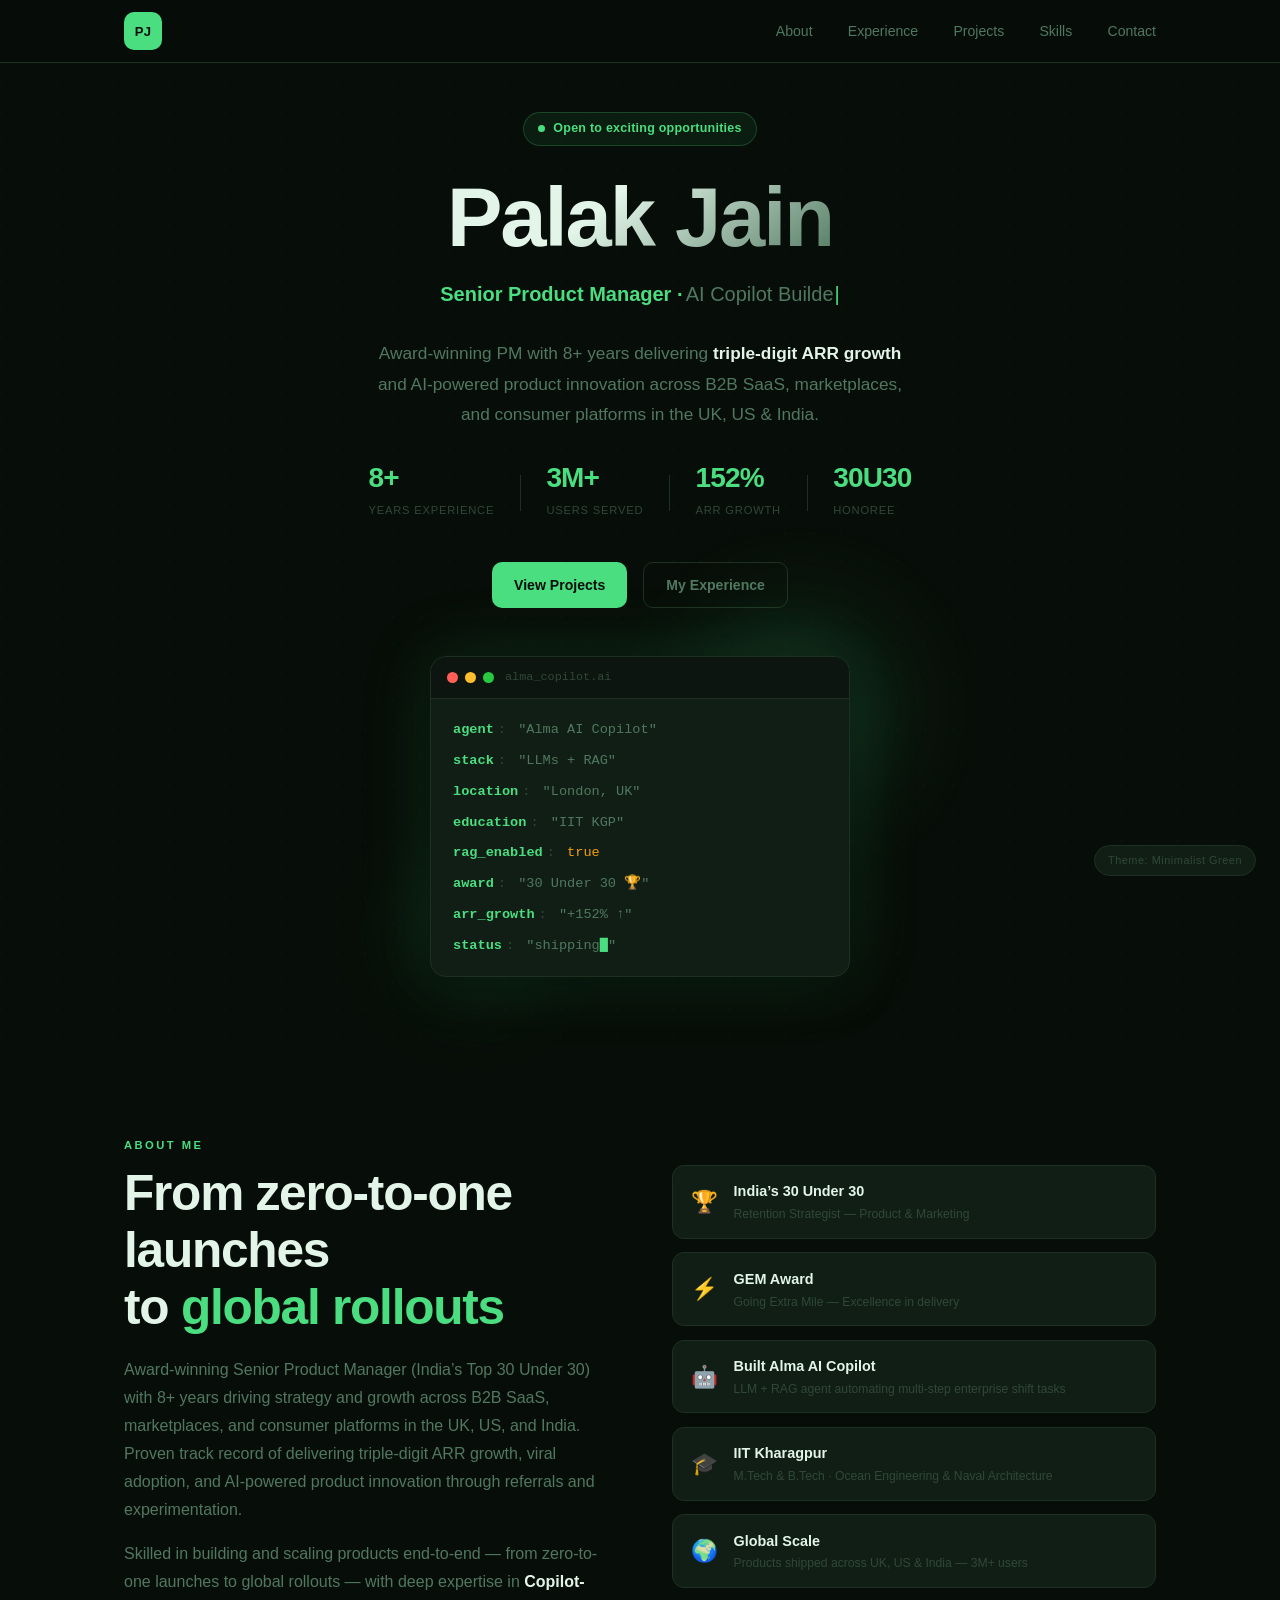
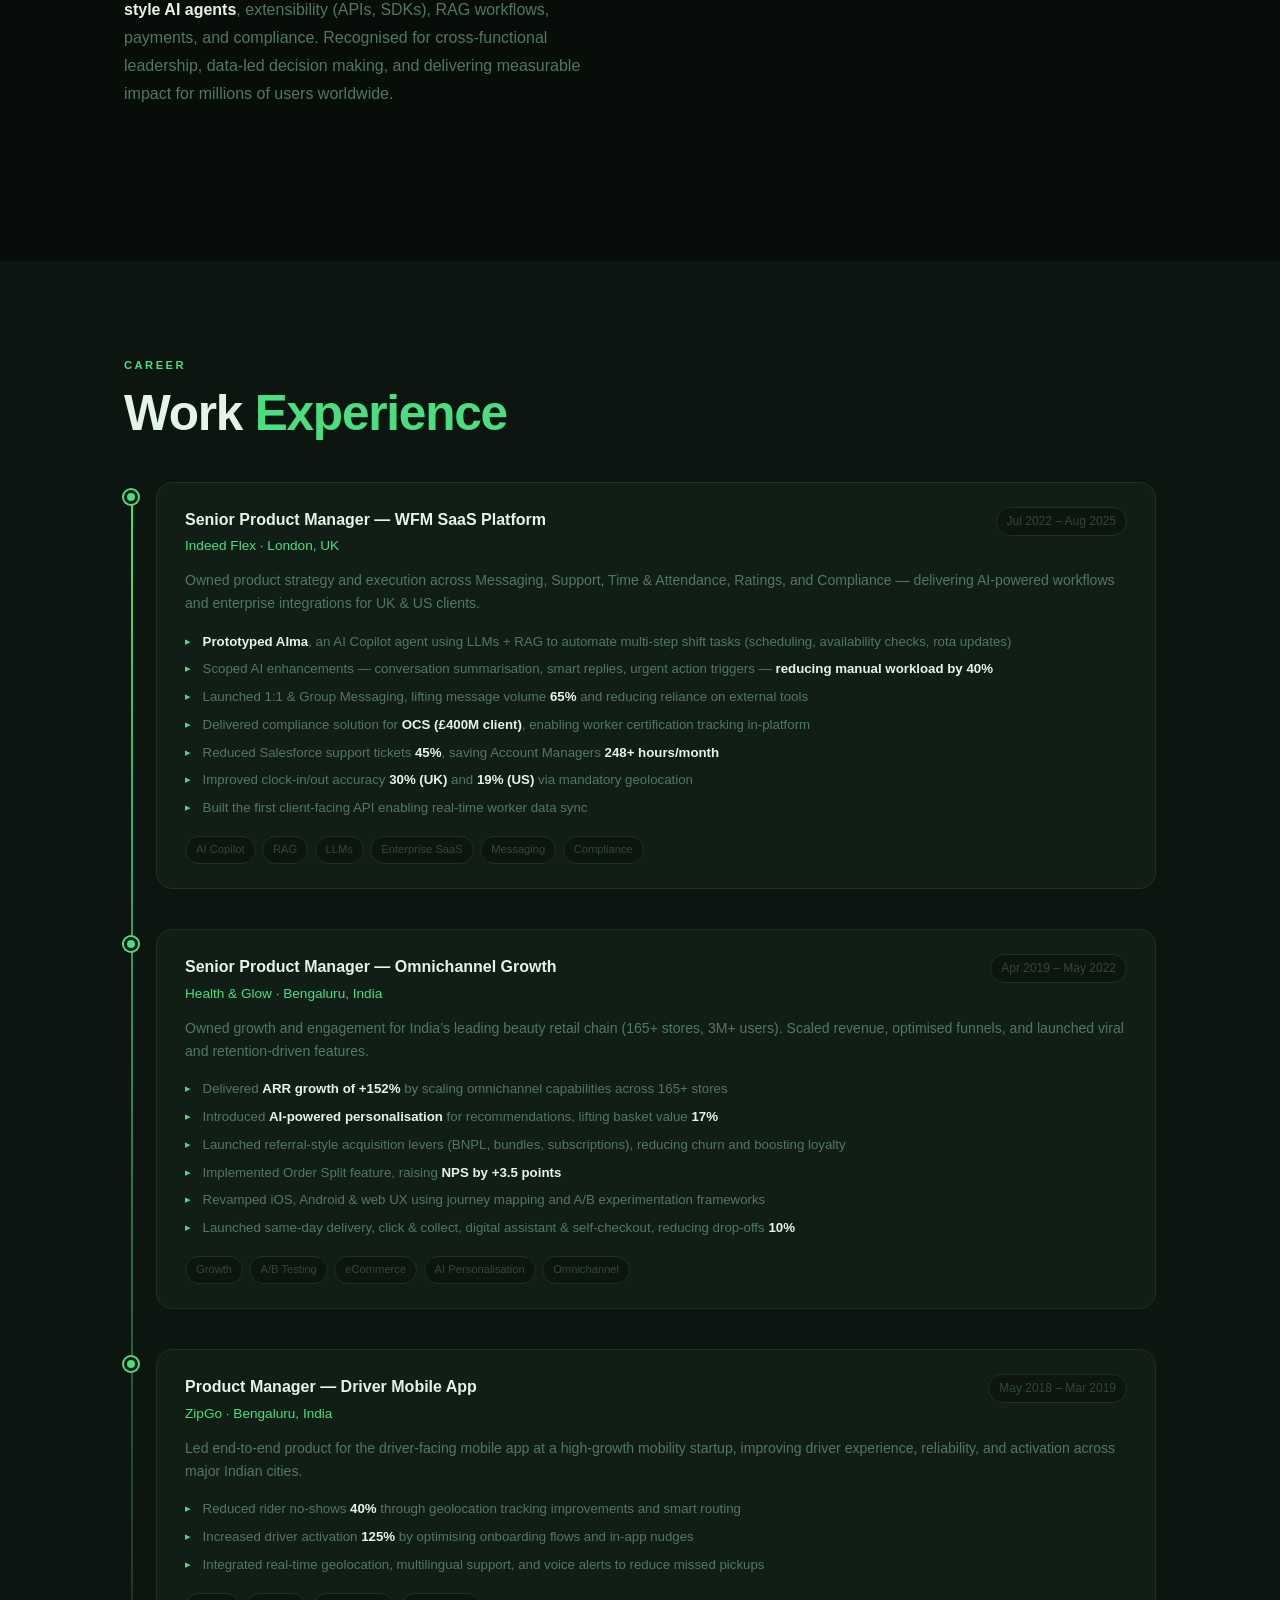
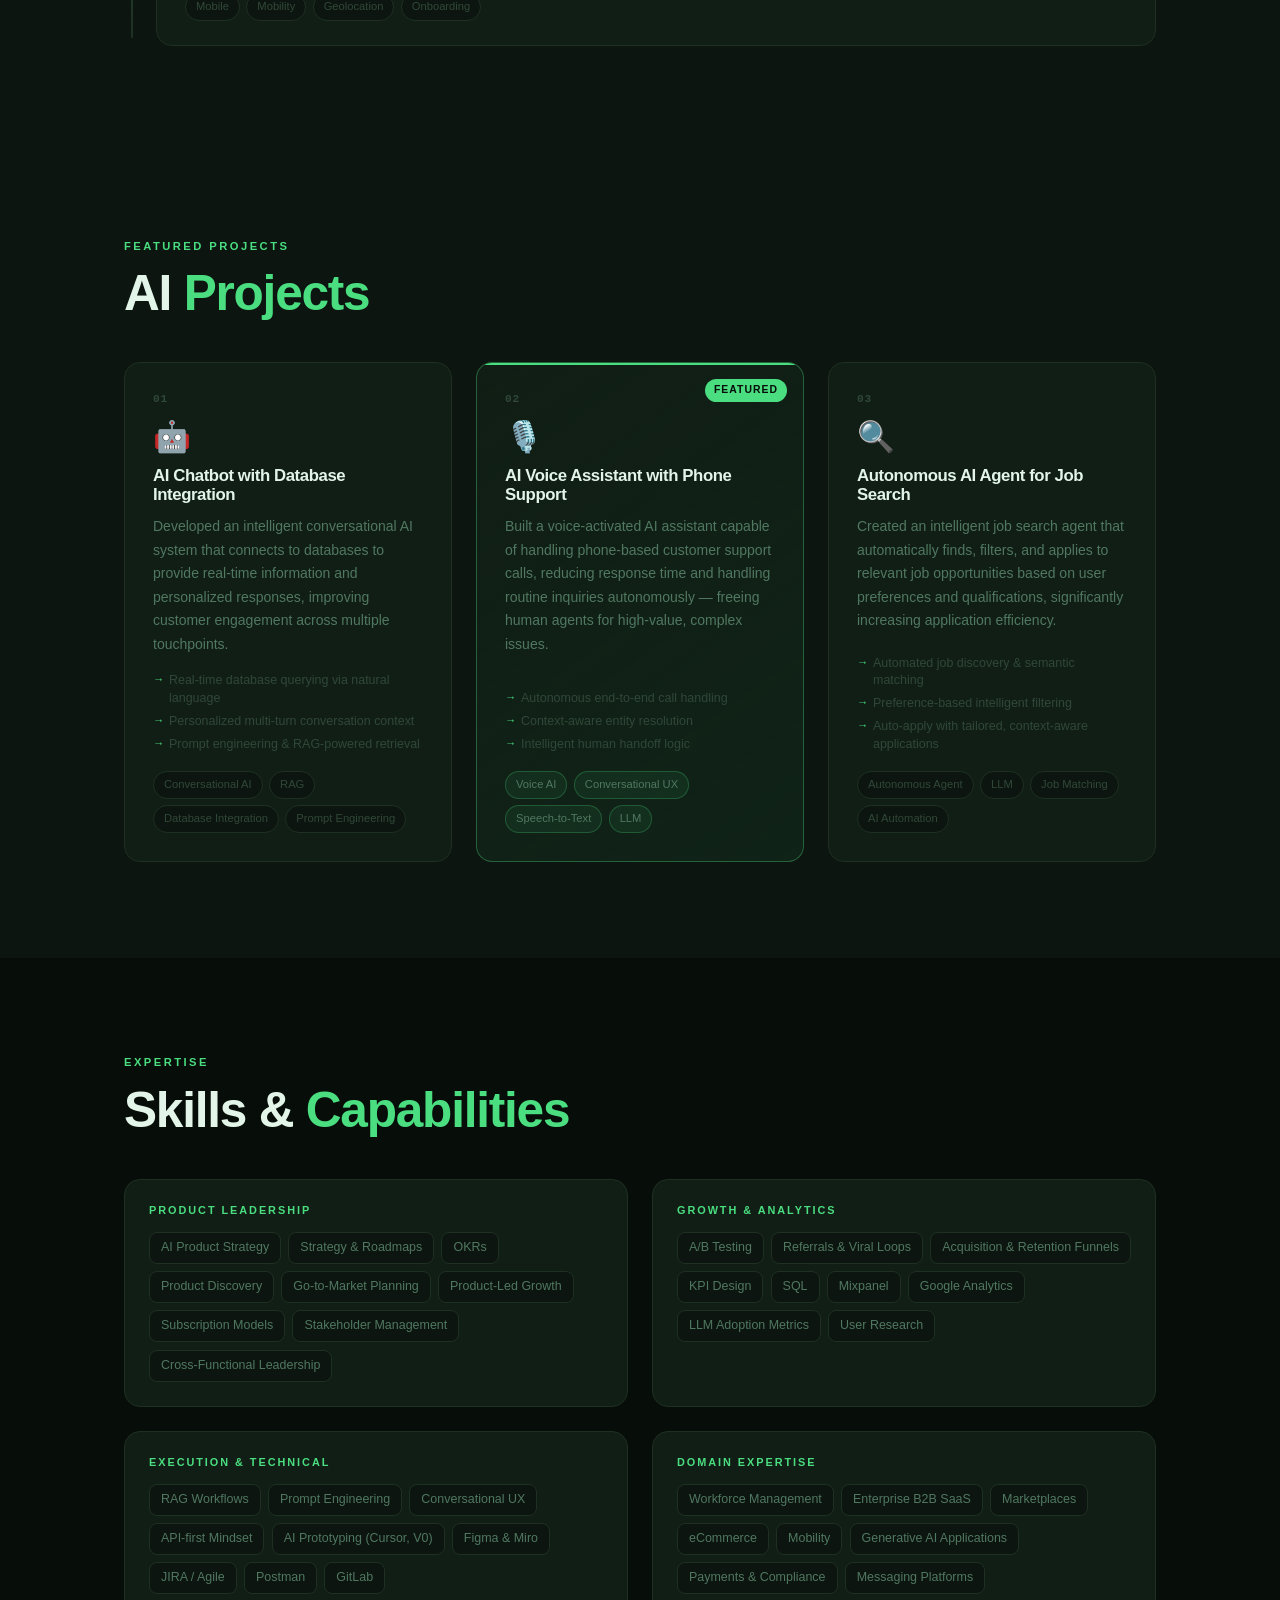
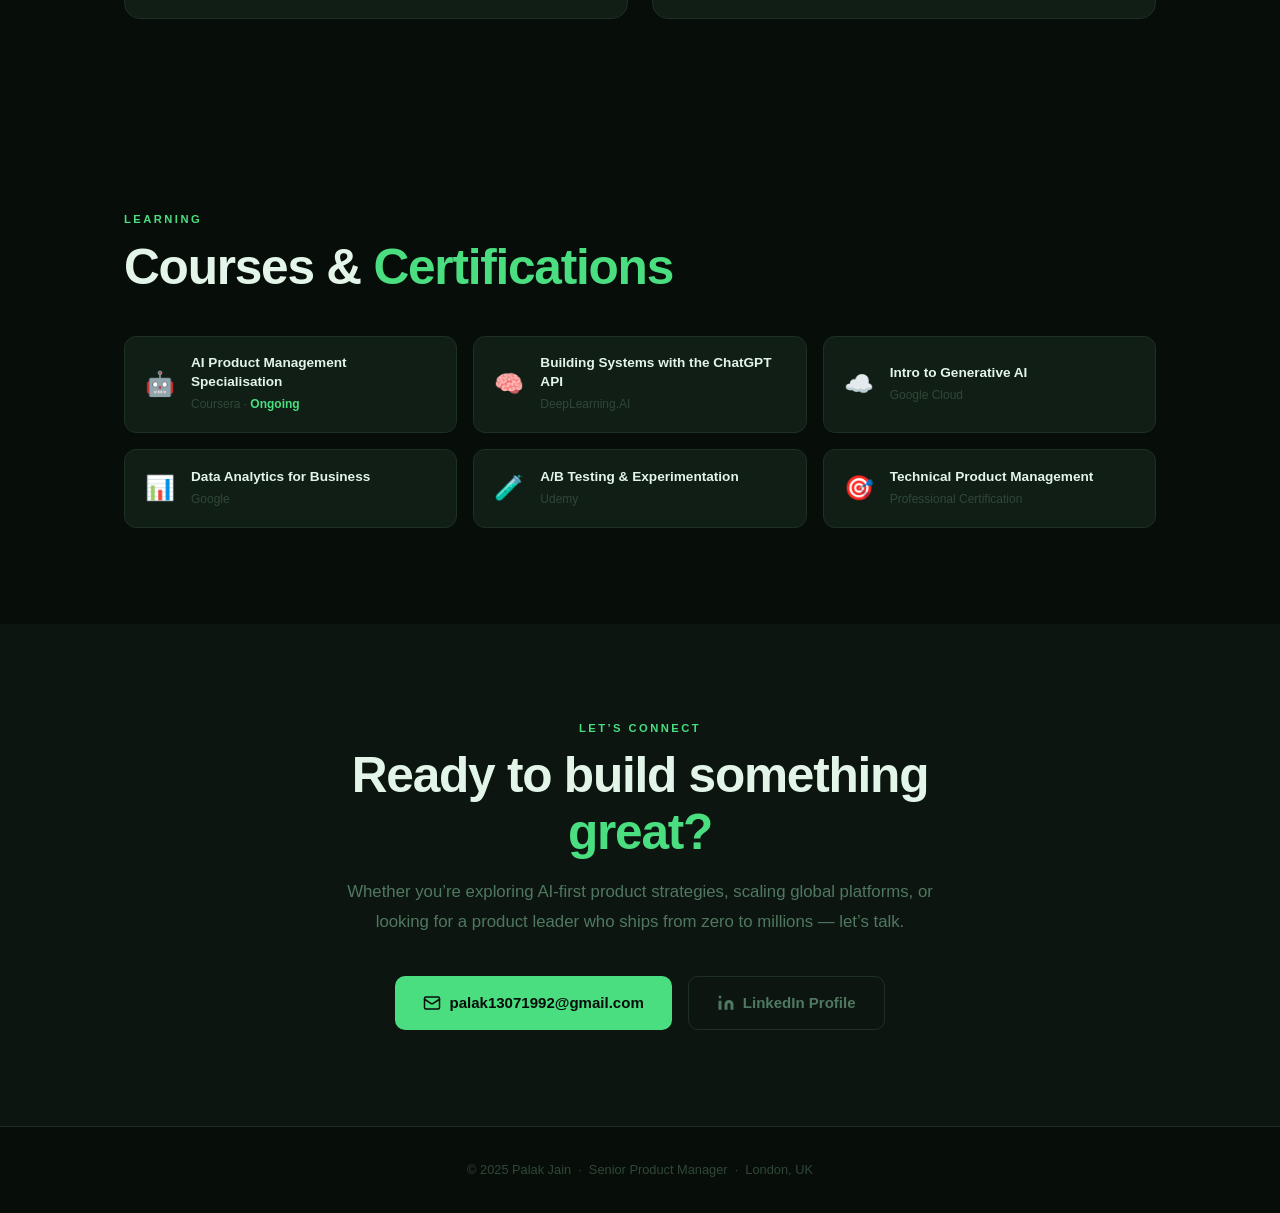
==== index.html @ cd18113b "Enhance portfolio with resume content: experience timeline, certifications, Alma AI Copilot, expande" ====
<!DOCTYPE html>
<html lang="en">
<head>
  <meta charset="UTF-8" />
  <meta name="viewport" content="width=device-width, initial-scale=1.0" />
  <meta name="description" content="Palak Jain — Award-winning Senior Product Manager with 8+ years delivering triple-digit ARR growth and AI-powered product innovation. India's Top 30 Under 30. IIT KGP. London." />
  <meta property="og:title" content="Palak Jain — Senior Product Manager" />
  <meta property="og:description" content="Senior PM | AI Copilot Builder | 30 Under 30 | Enterprise SaaS | IIT KGP | London" />
  <title>Palak Jain — Senior Product Manager</title>
  <link rel="stylesheet" href="style.css" />
</head>
<body>

  <!-- ============ NAVIGATION ============ -->
  <nav class="nav" id="nav" role="navigation" aria-label="Main navigation">
    <div class="nav-inner">
      <a href="#hero" class="nav-logo" aria-label="Home">PJ</a>
      <button class="nav-toggle" id="navToggle" aria-label="Toggle navigation menu" aria-expanded="false">
        <span></span>
        <span></span>
        <span></span>
      </button>
      <ul class="nav-links" id="navLinks" role="list">
        <li><a href="#about">About</a></li>
        <li><a href="#experience">Experience</a></li>
        <li><a href="#projects">Projects</a></li>
        <li><a href="#skills">Skills</a></li>
        <li><a href="#contact">Contact</a></li>
      </ul>
    </div>
  </nav>

  <main>

    <!-- ============ HERO ============ -->
    <section class="hero" id="hero" aria-label="Introduction">
      <div class="hero-content">

        <div class="hero-badge fade-in">
          <span class="badge-dot" aria-hidden="true"></span>
          Open to exciting opportunities
        </div>

        <h1 class="hero-name fade-in">Palak Jain</h1>

        <div class="hero-title-wrapper fade-in" aria-live="polite">
          <span class="hero-title-static">Senior Product Manager &middot; </span><span
            class="hero-title-dynamic"
            id="typewriter"
            aria-label="AI Copilot Builder"
          ></span>
        </div>

        <p class="hero-desc fade-in">
          Award-winning PM with 8+ years delivering <strong>triple-digit ARR growth</strong> and AI-powered product
          innovation across B2B SaaS, marketplaces, and consumer platforms in the UK, US &amp; India.
        </p>

        <div class="hero-stats fade-in" aria-label="Key metrics">
          <div class="stat">
            <span class="stat-value">8+</span>
            <span class="stat-label">Years Experience</span>
          </div>
          <div class="stat-divider" aria-hidden="true"></div>
          <div class="stat">
            <span class="stat-value">3M+</span>
            <span class="stat-label">Users Served</span>
          </div>
          <div class="stat-divider" aria-hidden="true"></div>
          <div class="stat">
            <span class="stat-value">152%</span>
            <span class="stat-label">ARR Growth</span>
          </div>
          <div class="stat-divider" aria-hidden="true"></div>
          <div class="stat">
            <span class="stat-value">30U30</span>
            <span class="stat-label">Honoree</span>
          </div>
        </div>

        <div class="hero-ctas fade-in">
          <a href="#projects" class="btn btn-primary">View Projects</a>
          <a href="#experience" class="btn btn-secondary">My Experience</a>
        </div>

      </div>

      <!-- Decorative Code Card -->
      <div class="hero-visual" aria-hidden="true">
        <div class="visual-orb orb-1"></div>
        <div class="visual-orb orb-2"></div>
        <div class="visual-card fade-in">
          <div class="visual-card-header">
            <span class="vc-dot red"></span>
            <span class="vc-dot yellow"></span>
            <span class="vc-dot green"></span>
            <span class="vc-title">alma_copilot.ai</span>
          </div>
          <div class="visual-card-body">
            <div class="vc-line">
              <span class="vc-key">agent</span><span class="vc-eq">:</span>&nbsp;<span class="vc-str">"Alma AI Copilot"</span>
            </div>
            <div class="vc-line">
              <span class="vc-key">stack</span><span class="vc-eq">:</span>&nbsp;<span class="vc-str">"LLMs + RAG"</span>
            </div>
            <div class="vc-line">
              <span class="vc-key">location</span><span class="vc-eq">:</span>&nbsp;<span class="vc-str">"London, UK"</span>
            </div>
            <div class="vc-line">
              <span class="vc-key">education</span><span class="vc-eq">:</span>&nbsp;<span class="vc-str">"IIT KGP"</span>
            </div>
            <div class="vc-line">
              <span class="vc-key">rag_enabled</span><span class="vc-eq">:</span>&nbsp;<span class="vc-bool">true</span>
            </div>
            <div class="vc-line">
              <span class="vc-key">award</span><span class="vc-eq">:</span>&nbsp;<span class="vc-str">"30 Under 30 🏆"</span>
            </div>
            <div class="vc-line">
              <span class="vc-key">arr_growth</span><span class="vc-eq">:</span>&nbsp;<span class="vc-str">"+152% ↑"</span>
            </div>
            <div class="vc-line vc-cursor-line">
              <span class="vc-key">status</span><span class="vc-eq">:</span>&nbsp;<span class="vc-str">"shipping<span class="vc-cursor">█</span>"</span>
            </div>
          </div>
        </div>
      </div>
    </section>

    <!-- ============ ABOUT ============ -->
    <section class="about section" id="about" aria-label="About me">
      <div class="container">
        <div class="section-label fade-in">About Me</div>
        <div class="about-grid">
          <div class="about-text">
            <h2 class="fade-in">
              From zero-to-one launches<br />
              to <span class="accent">global rollouts</span>
            </h2>
            <p class="fade-in">
              Award-winning Senior Product Manager (India&rsquo;s Top 30 Under 30) with 8+ years driving strategy
              and growth across B2B SaaS, marketplaces, and consumer platforms in the UK, US, and India. Proven
              track record of delivering triple-digit ARR growth, viral adoption, and AI-powered product innovation
              through referrals and experimentation.
            </p>
            <p class="fade-in">
              Skilled in building and scaling products end-to-end — from zero-to-one launches to global rollouts —
              with deep expertise in <strong>Copilot-style AI agents</strong>, extensibility (APIs, SDKs), RAG
              workflows, payments, and compliance. Recognised for cross-functional leadership, data-led decision
              making, and delivering measurable impact for millions of users worldwide.
            </p>
            <div class="about-location fade-in">
              <svg width="14" height="14" viewBox="0 0 24 24" fill="none" stroke="currentColor" stroke-width="2" aria-hidden="true"><path d="M21 10c0 7-9 13-9 13s-9-6-9-13a9 9 0 0 1 18 0z"/><circle cx="12" cy="10" r="3"/></svg>
              London, England, United Kingdom
            </div>
          </div>

          <div class="about-achievements">
            <div class="achievement-card fade-in">
              <div class="ach-icon" aria-hidden="true">🏆</div>
              <div class="ach-content">
                <div class="ach-title">India&rsquo;s 30 Under 30</div>
                <div class="ach-sub">Retention Strategist &mdash; Product &amp; Marketing</div>
              </div>
            </div>
            <div class="achievement-card fade-in">
              <div class="ach-icon" aria-hidden="true">⚡</div>
              <div class="ach-content">
                <div class="ach-title">GEM Award</div>
                <div class="ach-sub">Going Extra Mile &mdash; Excellence in delivery</div>
              </div>
            </div>
            <div class="achievement-card fade-in">
              <div class="ach-icon" aria-hidden="true">🤖</div>
              <div class="ach-content">
                <div class="ach-title">Built Alma AI Copilot</div>
                <div class="ach-sub">LLM + RAG agent automating multi-step enterprise shift tasks</div>
              </div>
            </div>
            <div class="achievement-card fade-in">
              <div class="ach-icon" aria-hidden="true">🎓</div>
              <div class="ach-content">
                <div class="ach-title">IIT Kharagpur</div>
                <div class="ach-sub">M.Tech &amp; B.Tech &middot; Ocean Engineering &amp; Naval Architecture</div>
              </div>
            </div>
            <div class="achievement-card fade-in">
              <div class="ach-icon" aria-hidden="true">🌍</div>
              <div class="ach-content">
                <div class="ach-title">Global Scale</div>
                <div class="ach-sub">Products shipped across UK, US &amp; India &mdash; 3M+ users</div>
              </div>
            </div>
          </div>
        </div>
      </div>
    </section>

    <!-- ============ EXPERIENCE ============ -->
    <section class="experience section" id="experience" aria-label="Work experience">
      <div class="container">
        <div class="section-label fade-in">Career</div>
        <h2 class="fade-in">Work <span class="accent">Experience</span></h2>

        <div class="timeline">

          <!-- Indeed -->
          <div class="timeline-item fade-in">
            <div class="timeline-marker" aria-hidden="true"></div>
            <div class="timeline-card">
              <div class="timeline-header">
                <div>
                  <div class="timeline-role">Senior Product Manager &mdash; WFM SaaS Platform</div>
                  <div class="timeline-company">Indeed Flex &middot; London, UK</div>
                </div>
                <div class="timeline-period">Jul 2022 &ndash; Aug 2025</div>
              </div>
              <p class="timeline-summary">
                Owned product strategy and execution across Messaging, Support, Time &amp; Attendance, Ratings,
                and Compliance — delivering AI-powered workflows and enterprise integrations for UK &amp; US clients.
              </p>
              <ul class="timeline-bullets">
                <li><strong>Prototyped Alma</strong>, an AI Copilot agent using LLMs + RAG to automate multi-step shift tasks (scheduling, availability checks, rota updates)</li>
                <li>Scoped AI enhancements — conversation summarisation, smart replies, urgent action triggers — <strong>reducing manual workload by 40%</strong></li>
                <li>Launched 1:1 &amp; Group Messaging, lifting message volume <strong>65%</strong> and reducing reliance on external tools</li>
                <li>Delivered compliance solution for <strong>OCS (£400M client)</strong>, enabling worker certification tracking in-platform</li>
                <li>Reduced Salesforce support tickets <strong>45%</strong>, saving Account Managers <strong>248+ hours/month</strong></li>
                <li>Improved clock-in/out accuracy <strong>30% (UK)</strong> and <strong>19% (US)</strong> via mandatory geolocation</li>
                <li>Built the first client-facing API enabling real-time worker data sync</li>
              </ul>
              <div class="timeline-tags">
                <span class="tag">AI Copilot</span>
                <span class="tag">RAG</span>
                <span class="tag">LLMs</span>
                <span class="tag">Enterprise SaaS</span>
                <span class="tag">Messaging</span>
                <span class="tag">Compliance</span>
              </div>
            </div>
          </div>

          <!-- Health & Glow -->
          <div class="timeline-item fade-in">
            <div class="timeline-marker" aria-hidden="true"></div>
            <div class="timeline-card">
              <div class="timeline-header">
                <div>
                  <div class="timeline-role">Senior Product Manager &mdash; Omnichannel Growth</div>
                  <div class="timeline-company">Health &amp; Glow &middot; Bengaluru, India</div>
                </div>
                <div class="timeline-period">Apr 2019 &ndash; May 2022</div>
              </div>
              <p class="timeline-summary">
                Owned growth and engagement for India&rsquo;s leading beauty retail chain (165+ stores, 3M+ users).
                Scaled revenue, optimised funnels, and launched viral and retention-driven features.
              </p>
              <ul class="timeline-bullets">
                <li>Delivered <strong>ARR growth of +152%</strong> by scaling omnichannel capabilities across 165+ stores</li>
                <li>Introduced <strong>AI-powered personalisation</strong> for recommendations, lifting basket value <strong>17%</strong></li>
                <li>Launched referral-style acquisition levers (BNPL, bundles, subscriptions), reducing churn and boosting loyalty</li>
                <li>Implemented Order Split feature, raising <strong>NPS by +3.5 points</strong></li>
                <li>Revamped iOS, Android &amp; web UX using journey mapping and A/B experimentation frameworks</li>
                <li>Launched same-day delivery, click &amp; collect, digital assistant &amp; self-checkout, reducing drop-offs <strong>10%</strong></li>
              </ul>
              <div class="timeline-tags">
                <span class="tag">Growth</span>
                <span class="tag">A/B Testing</span>
                <span class="tag">eCommerce</span>
                <span class="tag">AI Personalisation</span>
                <span class="tag">Omnichannel</span>
              </div>
            </div>
          </div>

          <!-- ZipGo -->
          <div class="timeline-item fade-in">
            <div class="timeline-marker" aria-hidden="true"></div>
            <div class="timeline-card">
              <div class="timeline-header">
                <div>
                  <div class="timeline-role">Product Manager &mdash; Driver Mobile App</div>
                  <div class="timeline-company">ZipGo &middot; Bengaluru, India</div>
                </div>
                <div class="timeline-period">May 2018 &ndash; Mar 2019</div>
              </div>
              <p class="timeline-summary">
                Led end-to-end product for the driver-facing mobile app at a high-growth mobility startup,
                improving driver experience, reliability, and activation across major Indian cities.
              </p>
              <ul class="timeline-bullets">
                <li>Reduced rider no-shows <strong>40%</strong> through geolocation tracking improvements and smart routing</li>
                <li>Increased driver activation <strong>125%</strong> by optimising onboarding flows and in-app nudges</li>
                <li>Integrated real-time geolocation, multilingual support, and voice alerts to reduce missed pickups</li>
              </ul>
              <div class="timeline-tags">
                <span class="tag">Mobile</span>
                <span class="tag">Mobility</span>
                <span class="tag">Geolocation</span>
                <span class="tag">Onboarding</span>
              </div>
            </div>
          </div>

        </div>
      </div>
    </section>

    <!-- ============ PROJECTS ============ -->
    <section class="projects section" id="projects" aria-label="Featured AI projects">
      <div class="container">
        <div class="section-label fade-in">Featured Projects</div>
        <h2 class="fade-in">AI <span class="accent">Projects</span></h2>
        <div class="projects-grid">

          <article class="project-card fade-in" aria-label="AI Chatbot project">
            <div class="project-num" aria-hidden="true">01</div>
            <div class="project-icon" aria-hidden="true">🤖</div>
            <h3>AI Chatbot with Database Integration</h3>
            <p>
              Developed an intelligent conversational AI system that connects to databases to
              provide real-time information and personalized responses, improving customer engagement
              across multiple touchpoints.
            </p>
            <ul class="project-impact" aria-label="Key outcomes">
              <li>Real-time database querying via natural language</li>
              <li>Personalized multi-turn conversation context</li>
              <li>Prompt engineering &amp; RAG-powered retrieval</li>
            </ul>
            <div class="project-tags" aria-label="Technologies">
              <span class="tag">Conversational AI</span>
              <span class="tag">RAG</span>
              <span class="tag">Database Integration</span>
              <span class="tag">Prompt Engineering</span>
            </div>
          </article>

          <article class="project-card project-card--featured fade-in" aria-label="AI Voice Assistant project">
            <div class="project-featured-badge">Featured</div>
            <div class="project-num" aria-hidden="true">02</div>
            <div class="project-icon" aria-hidden="true">🎙️</div>
            <h3>AI Voice Assistant with Phone Support</h3>
            <p>
              Built a voice-activated AI assistant capable of handling phone-based customer support
              calls, reducing response time and handling routine inquiries autonomously &mdash;
              freeing human agents for high-value, complex issues.
            </p>
            <ul class="project-impact" aria-label="Key outcomes">
              <li>Autonomous end-to-end call handling</li>
              <li>Context-aware entity resolution</li>
              <li>Intelligent human handoff logic</li>
            </ul>
            <div class="project-tags" aria-label="Technologies">
              <span class="tag">Voice AI</span>
              <span class="tag">Conversational UX</span>
              <span class="tag">Speech-to-Text</span>
              <span class="tag">LLM</span>
            </div>
          </article>

          <article class="project-card fade-in" aria-label="AI Job Search Agent project">
            <div class="project-num" aria-hidden="true">03</div>
            <div class="project-icon" aria-hidden="true">🔍</div>
            <h3>Autonomous AI Agent for Job Search</h3>
            <p>
              Created an intelligent job search agent that automatically finds, filters, and applies
              to relevant job opportunities based on user preferences and qualifications,
              significantly increasing application efficiency.
            </p>
            <ul class="project-impact" aria-label="Key outcomes">
              <li>Automated job discovery &amp; semantic matching</li>
              <li>Preference-based intelligent filtering</li>
              <li>Auto-apply with tailored, context-aware applications</li>
            </ul>
            <div class="project-tags" aria-label="Technologies">
              <span class="tag">Autonomous Agent</span>
              <span class="tag">LLM</span>
              <span class="tag">Job Matching</span>
              <span class="tag">AI Automation</span>
            </div>
          </article>

        </div>
      </div>
    </section>

    <!-- ============ SKILLS ============ -->
    <section class="skills section" id="skills" aria-label="Skills and expertise">
      <div class="container">
        <div class="section-label fade-in">Expertise</div>
        <h2 class="fade-in">Skills &amp; <span class="accent">Capabilities</span></h2>
        <div class="skills-grid">

          <div class="skill-group fade-in">
            <h4 class="skill-group-title">Product Leadership</h4>
            <div class="skill-tags" role="list">
              <span class="skill-tag" role="listitem">AI Product Strategy</span>
              <span class="skill-tag" role="listitem">Strategy &amp; Roadmaps</span>
              <span class="skill-tag" role="listitem">OKRs</span>
              <span class="skill-tag" role="listitem">Product Discovery</span>
              <span class="skill-tag" role="listitem">Go-to-Market Planning</span>
              <span class="skill-tag" role="listitem">Product-Led Growth</span>
              <span class="skill-tag" role="listitem">Subscription Models</span>
              <span class="skill-tag" role="listitem">Stakeholder Management</span>
              <span class="skill-tag" role="listitem">Cross-Functional Leadership</span>
            </div>
          </div>

          <div class="skill-group fade-in">
            <h4 class="skill-group-title">Growth &amp; Analytics</h4>
            <div class="skill-tags" role="list">
              <span class="skill-tag" role="listitem">A/B Testing</span>
              <span class="skill-tag" role="listitem">Referrals &amp; Viral Loops</span>
              <span class="skill-tag" role="listitem">Acquisition &amp; Retention Funnels</span>
              <span class="skill-tag" role="listitem">KPI Design</span>
              <span class="skill-tag" role="listitem">SQL</span>
              <span class="skill-tag" role="listitem">Mixpanel</span>
              <span class="skill-tag" role="listitem">Google Analytics</span>
              <span class="skill-tag" role="listitem">LLM Adoption Metrics</span>
              <span class="skill-tag" role="listitem">User Research</span>
            </div>
          </div>

          <div class="skill-group fade-in">
            <h4 class="skill-group-title">Execution &amp; Technical</h4>
            <div class="skill-tags" role="list">
              <span class="skill-tag" role="listitem">RAG Workflows</span>
              <span class="skill-tag" role="listitem">Prompt Engineering</span>
              <span class="skill-tag" role="listitem">Conversational UX</span>
              <span class="skill-tag" role="listitem">API-first Mindset</span>
              <span class="skill-tag" role="listitem">AI Prototyping (Cursor, V0)</span>
              <span class="skill-tag" role="listitem">Figma &amp; Miro</span>
              <span class="skill-tag" role="listitem">JIRA / Agile</span>
              <span class="skill-tag" role="listitem">Postman</span>
              <span class="skill-tag" role="listitem">GitLab</span>
            </div>
          </div>

          <div class="skill-group fade-in">
            <h4 class="skill-group-title">Domain Expertise</h4>
            <div class="skill-tags" role="list">
              <span class="skill-tag" role="listitem">Workforce Management</span>
              <span class="skill-tag" role="listitem">Enterprise B2B SaaS</span>
              <span class="skill-tag" role="listitem">Marketplaces</span>
              <span class="skill-tag" role="listitem">eCommerce</span>
              <span class="skill-tag" role="listitem">Mobility</span>
              <span class="skill-tag" role="listitem">Generative AI Applications</span>
              <span class="skill-tag" role="listitem">Payments &amp; Compliance</span>
              <span class="skill-tag" role="listitem">Messaging Platforms</span>
            </div>
          </div>

        </div>
      </div>
    </section>

    <!-- ============ CERTIFICATIONS ============ -->
    <section class="certs section" id="certs" aria-label="Certifications">
      <div class="container">
        <div class="section-label fade-in">Learning</div>
        <h2 class="fade-in">Courses &amp; <span class="accent">Certifications</span></h2>
        <div class="certs-grid">

          <div class="cert-card fade-in">
            <div class="cert-icon" aria-hidden="true">🤖</div>
            <div class="cert-content">
              <div class="cert-title">AI Product Management Specialisation</div>
              <div class="cert-issuer">Coursera &middot; <span class="cert-status ongoing">Ongoing</span></div>
            </div>
          </div>

          <div class="cert-card fade-in">
            <div class="cert-icon" aria-hidden="true">🧠</div>
            <div class="cert-content">
              <div class="cert-title">Building Systems with the ChatGPT API</div>
              <div class="cert-issuer">DeepLearning.AI</div>
            </div>
          </div>

          <div class="cert-card fade-in">
            <div class="cert-icon" aria-hidden="true">☁️</div>
            <div class="cert-content">
              <div class="cert-title">Intro to Generative AI</div>
              <div class="cert-issuer">Google Cloud</div>
            </div>
          </div>

          <div class="cert-card fade-in">
            <div class="cert-icon" aria-hidden="true">📊</div>
            <div class="cert-content">
              <div class="cert-title">Data Analytics for Business</div>
              <div class="cert-issuer">Google</div>
            </div>
          </div>

          <div class="cert-card fade-in">
            <div class="cert-icon" aria-hidden="true">🧪</div>
            <div class="cert-content">
              <div class="cert-title">A/B Testing &amp; Experimentation</div>
              <div class="cert-issuer">Udemy</div>
            </div>
          </div>

          <div class="cert-card fade-in">
            <div class="cert-icon" aria-hidden="true">🎯</div>
            <div class="cert-content">
              <div class="cert-title">Technical Product Management</div>
              <div class="cert-issuer">Professional Certification</div>
            </div>
          </div>

        </div>
      </div>
    </section>

    <!-- ============ CONTACT ============ -->
    <section class="contact section" id="contact" aria-label="Contact">
      <div class="container">
        <div class="contact-inner">
          <div class="section-label fade-in">Let&rsquo;s Connect</div>
          <h2 class="fade-in">Ready to build something <span class="accent">great?</span></h2>
          <p class="contact-desc fade-in">
            Whether you&rsquo;re exploring AI-first product strategies, scaling global platforms,
            or looking for a product leader who ships from zero to millions &mdash; let&rsquo;s talk.
          </p>
          <div class="contact-links fade-in">
            <a
              href="mailto:palak13071992@gmail.com"
              class="btn btn-primary btn-lg"
              aria-label="Send email to Palak Jain"
            >
              <svg width="18" height="18" viewBox="0 0 24 24" fill="none" stroke="currentColor" stroke-width="2" stroke-linecap="round" stroke-linejoin="round" aria-hidden="true">
                <rect x="2" y="4" width="20" height="16" rx="2"/>
                <path d="m22 7-8.97 5.7a1.94 1.94 0 0 1-2.06 0L2 7"/>
              </svg>
              palak13071992@gmail.com
            </a>
            <a
              href="https://www.linkedin.com/in/palak13"
              target="_blank"
              rel="noopener noreferrer"
              class="btn btn-secondary btn-lg"
              aria-label="Visit Palak Jain's LinkedIn profile (opens in new tab)"
            >
              <svg width="18" height="18" viewBox="0 0 24 24" fill="currentColor" aria-hidden="true">
                <path d="M16 8a6 6 0 0 1 6 6v7h-4v-7a2 2 0 0 0-2-2 2 2 0 0 0-2 2v7h-4v-7a6 6 0 0 1 6-6z"/>
                <rect x="2" y="9" width="4" height="12"/>
                <circle cx="4" cy="4" r="2"/>
              </svg>
              LinkedIn Profile
            </a>
          </div>
        </div>
      </div>
    </section>

  </main>

  <!-- ============ FOOTER ============ -->
  <footer class="footer" role="contentinfo">
    <div class="container">
      <p>&copy; 2025 Palak Jain &nbsp;&middot;&nbsp; Senior Product Manager &nbsp;&middot;&nbsp; London, UK</p>
    </div>
  </footer>

  <script src="script.js"></script>
</body>
</html>
---- style.css ----
/* ============================================================
   PALAK JAIN — PORTFOLIO STYLESHEET
   Vanilla CSS · No external dependencies
   Design: Randomised theme via JS class on <body>
   ============================================================ */

/* ---- Reset ---- */
*, *::before, *::after {
  box-sizing: border-box;
  margin: 0;
  padding: 0;
}

html {
  scroll-behavior: smooth;
  font-size: 16px;
}

/* ============================================================
   THEME SYSTEM — CSS Custom Properties
   JS adds one of: theme-dark | theme-blue | theme-warm | theme-green
   ============================================================ */

/* Dark Mode (default fallback) */
:root {
  --bg:             #08080f;
  --surface:        #0f0f1a;
  --card:           #151528;
  --card-hover:     #1c1c38;
  --border:         #22223a;
  --border-hover:   #353560;
  --accent:         #00d4aa;
  --accent-rgb:     0, 212, 170;
  --accent-dim:     rgba(0, 212, 170, 0.07);
  --accent-glow:    rgba(0, 212, 170, 0.18);
  --text-primary:   #eeeef8;
  --text-secondary: #7878a0;
  --text-muted:     #454560;
  --nav-bg:         rgba(8, 8, 15, 0.82);
  --shadow-card:    0 8px 40px rgba(0, 0, 0, 0.55);
  --dot-color:      rgba(255, 255, 255, 0.022);
}

.theme-dark {
  --bg:             #08080f;
  --surface:        #0f0f1a;
  --card:           #151528;
  --card-hover:     #1c1c38;
  --border:         #22223a;
  --border-hover:   #353560;
  --accent:         #00d4aa;
  --accent-rgb:     0, 212, 170;
  --accent-dim:     rgba(0, 212, 170, 0.07);
  --accent-glow:    rgba(0, 212, 170, 0.18);
  --text-primary:   #eeeef8;
  --text-secondary: #7878a0;
  --text-muted:     #454560;
  --nav-bg:         rgba(8, 8, 15, 0.82);
  --shadow-card:    0 8px 40px rgba(0, 0, 0, 0.55);
  --dot-color:      rgba(255, 255, 255, 0.022);
}

.theme-blue {
  --bg:             #040c1c;
  --surface:        #070f28;
  --card:           #0b1840;
  --card-hover:     #102050;
  --border:         #162c58;
  --border-hover:   #2040808;
  --accent:         #38bdf8;
  --accent-rgb:     56, 189, 248;
  --accent-dim:     rgba(56, 189, 248, 0.07);
  --accent-glow:    rgba(56, 189, 248, 0.18);
  --text-primary:   #ddf0fc;
  --text-secondary: #5580a0;
  --text-muted:     #304060;
  --nav-bg:         rgba(4, 12, 28, 0.82);
  --shadow-card:    0 8px 40px rgba(0, 5, 20, 0.6);
  --dot-color:      rgba(56, 189, 248, 0.03);
}

.theme-warm {
  --bg:             #120e09;
  --surface:        #1a1610;
  --card:           #241c12;
  --card-hover:     #2e2418;
  --border:         #38280e;
  --border-hover:   #503818;
  --accent:         #f97316;
  --accent-rgb:     249, 115, 22;
  --accent-dim:     rgba(249, 115, 22, 0.07);
  --accent-glow:    rgba(249, 115, 22, 0.18);
  --text-primary:   #f5e8d0;
  --text-secondary: #9a7850;
  --text-muted:     #604530;
  --nav-bg:         rgba(18, 14, 9, 0.82);
  --shadow-card:    0 8px 40px rgba(20, 8, 0, 0.55);
  --dot-color:      rgba(249, 115, 22, 0.028);
}

.theme-green {
  --bg:             #070d08;
  --surface:        #0c1510;
  --card:           #111e15;
  --card-hover:     #17281c;
  --border:         #1e3022;
  --border-hover:   #2c4832;
  --accent:         #4ade80;
  --accent-rgb:     74, 222, 128;
  --accent-dim:     rgba(74, 222, 128, 0.07);
  --accent-glow:    rgba(74, 222, 128, 0.18);
  --text-primary:   #e2f5e8;
  --text-secondary: #507860;
  --text-muted:     #304838;
  --nav-bg:         rgba(7, 13, 8, 0.82);
  --shadow-card:    0 8px 40px rgba(0, 10, 5, 0.55);
  --dot-color:      rgba(74, 222, 128, 0.025);
}

/* ============================================================
   BASE
   ============================================================ */

body {
  background-color: var(--bg);
  background-image: radial-gradient(circle at 1px 1px, var(--dot-color) 1px, transparent 0);
  background-size: 28px 28px;
  color: var(--text-primary);
  font-family: -apple-system, BlinkMacSystemFont, 'Segoe UI', 'SF Pro Display', Roboto, Helvetica, Arial, sans-serif;
  line-height: 1.6;
  min-height: 100vh;
  overflow-x: hidden;
  -webkit-font-smoothing: antialiased;
}

/* ============================================================
   TYPOGRAPHY
   ============================================================ */

h1, h2, h3, h4 {
  font-weight: 700;
  line-height: 1.15;
  letter-spacing: -0.025em;
}

h1 { font-size: clamp(2.6rem, 6.5vw, 5.2rem); }
h2 { font-size: clamp(1.9rem, 4vw, 3.1rem); margin-bottom: 2.5rem; }
h3 { font-size: 1.15rem; margin-bottom: 0.6rem; color: var(--text-primary); }
h4 { font-size: 0.7rem; text-transform: uppercase; letter-spacing: 0.18em; font-weight: 700; }

p { color: var(--text-secondary); line-height: 1.75; font-size: 1rem; }

a { color: inherit; text-decoration: none; }

.accent { color: var(--accent); }

strong { color: var(--text-primary); font-weight: 600; }

/* ============================================================
   LAYOUT UTILITIES
   ============================================================ */

.container {
  max-width: 1080px;
  margin: 0 auto;
  padding: 0 1.5rem;
}

.section {
  padding: 6rem 0;
}

.section-label {
  font-size: 0.7rem;
  text-transform: uppercase;
  letter-spacing: 0.22em;
  color: var(--accent);
  font-weight: 700;
  margin-bottom: 0.6rem;
}

/* ============================================================
   NAVIGATION
   ============================================================ */

.nav {
  position: fixed;
  inset: 0 0 auto 0;
  z-index: 200;
  background: var(--nav-bg);
  backdrop-filter: blur(24px);
  -webkit-backdrop-filter: blur(24px);
  border-bottom: 1px solid var(--border);
  transition: box-shadow 0.3s ease;
}

.nav.scrolled {
  box-shadow: 0 2px 30px rgba(0, 0, 0, 0.4);
}

.nav-inner {
  max-width: 1080px;
  margin: 0 auto;
  padding: 0 1.5rem;
  height: 62px;
  display: flex;
  align-items: center;
  justify-content: space-between;
}

.nav-logo {
  width: 38px;
  height: 38px;
  background: var(--accent);
  color: var(--bg);
  border-radius: 10px;
  display: grid;
  place-items: center;
  font-size: 0.82rem;
  font-weight: 900;
  letter-spacing: 0.01em;
  flex-shrink: 0;
  transition: transform 0.2s ease, box-shadow 0.2s ease;
}

.nav-logo:hover {
  transform: scale(1.06);
  box-shadow: 0 0 22px var(--accent-glow);
}

.nav-links {
  display: flex;
  list-style: none;
  gap: 2.2rem;
}

.nav-links a {
  font-size: 0.88rem;
  font-weight: 500;
  color: var(--text-secondary);
  transition: color 0.2s ease;
  position: relative;
  padding-bottom: 2px;
}

.nav-links a::after {
  content: '';
  position: absolute;
  bottom: -1px;
  left: 0;
  width: 0;
  height: 2px;
  background: var(--accent);
  border-radius: 2px;
  transition: width 0.22s ease;
}

.nav-links a:hover,
.nav-links a.active {
  color: var(--text-primary);
}

.nav-links a:hover::after,
.nav-links a.active::after {
  width: 100%;
}

.nav-toggle {
  display: none;
  flex-direction: column;
  gap: 5px;
  background: none;
  border: none;
  cursor: pointer;
  padding: 6px;
  border-radius: 6px;
}

.nav-toggle span {
  display: block;
  width: 22px;
  height: 2px;
  background: var(--text-primary);
  border-radius: 2px;
  transition: transform 0.28s ease, opacity 0.28s ease;
}

/* ============================================================
   HERO SECTION
   ============================================================ */

.hero {
  min-height: 100vh;
  display: flex;
  align-items: center;
  gap: 4rem;
  padding: 7rem 1.5rem 4rem;
  max-width: 1080px;
  margin: 0 auto;
}

.hero-content {
  flex: 1;
  min-width: 0;
}

/* Available badge */
.hero-badge {
  display: inline-flex;
  align-items: center;
  gap: 8px;
  background: var(--accent-dim);
  border: 1px solid rgba(var(--accent-rgb), 0.22);
  color: var(--accent);
  font-size: 0.78rem;
  font-weight: 600;
  padding: 6px 14px;
  border-radius: 100px;
  margin-bottom: 1.5rem;
  letter-spacing: 0.02em;
}

.badge-dot {
  width: 7px;
  height: 7px;
  border-radius: 50%;
  background: var(--accent);
  flex-shrink: 0;
  animation: pulse-dot 2.2s ease-in-out infinite;
}

@keyframes pulse-dot {
  0%, 100% { transform: scale(1);   opacity: 1; }
  50%       { transform: scale(0.7); opacity: 0.45; }
}

/* Name */
.hero-name {
  margin-bottom: 0.55rem;
  background: linear-gradient(140deg, var(--text-primary) 40%, var(--text-secondary) 100%);
  -webkit-background-clip: text;
  -webkit-text-fill-color: transparent;
  background-clip: text;
}

/* Title line with typewriter */
.hero-title-wrapper {
  font-size: clamp(1rem, 2.4vw, 1.25rem);
  margin-bottom: 1.5rem;
  min-height: 2em;
  display: flex;
  flex-wrap: wrap;
  align-items: center;
  gap: 0.2rem;
}

.hero-title-static {
  color: var(--accent);
  font-weight: 600;
}

.hero-title-dynamic {
  color: var(--text-secondary);
  font-weight: 400;
}

.hero-title-dynamic::after {
  content: '|';
  color: var(--accent);
  margin-left: 1px;
  animation: blink-caret 0.9s step-end infinite;
}

@keyframes blink-caret {
  0%, 100% { opacity: 1; }
  50%       { opacity: 0; }
}

/* Description */
.hero-desc {
  font-size: 1.08rem;
  color: var(--text-secondary);
  max-width: 500px;
  line-height: 1.75;
  margin-bottom: 2.2rem;
}

/* Stats row */
.hero-stats {
  display: flex;
  align-items: center;
  gap: 1.6rem;
  margin-bottom: 2.5rem;
  flex-wrap: wrap;
}

.stat { text-align: left; }

.stat-value {
  display: block;
  font-size: 1.75rem;
  font-weight: 800;
  color: var(--accent);
  line-height: 1;
  margin-bottom: 0.25rem;
  letter-spacing: -0.03em;
}

.stat-label {
  font-size: 0.7rem;
  color: var(--text-muted);
  text-transform: uppercase;
  letter-spacing: 0.07em;
  font-weight: 500;
}

.stat-divider {
  width: 1px;
  height: 36px;
  background: var(--border);
  flex-shrink: 0;
}

/* CTA buttons */
.hero-ctas {
  display: flex;
  gap: 1rem;
  flex-wrap: wrap;
}

/* ============================================================
   BUTTONS
   ============================================================ */

.btn {
  display: inline-flex;
  align-items: center;
  gap: 8px;
  padding: 11px 22px;
  border-radius: 10px;
  font-size: 0.88rem;
  font-weight: 600;
  cursor: pointer;
  border: none;
  text-decoration: none;
  transition: transform 0.2s ease, box-shadow 0.2s ease, background 0.2s ease, color 0.2s ease, border-color 0.2s ease, filter 0.2s ease;
  white-space: nowrap;
}

.btn-primary {
  background: var(--accent);
  color: var(--bg);
}

.btn-primary:hover {
  filter: brightness(1.1);
  transform: translateY(-2px);
  box-shadow: 0 8px 28px var(--accent-glow);
}

.btn-secondary {
  background: transparent;
  color: var(--text-secondary);
  border: 1px solid var(--border);
}

.btn-secondary:hover {
  border-color: var(--accent);
  color: var(--accent);
  transform: translateY(-2px);
}

.btn-lg {
  padding: 14px 28px;
  font-size: 0.94rem;
}

/* ============================================================
   HERO VISUAL — Code Card
   ============================================================ */

.hero-visual {
  flex: 0 0 360px;
  position: relative;
  display: flex;
  align-items: center;
  justify-content: center;
}

.visual-orb {
  position: absolute;
  border-radius: 50%;
  pointer-events: none;
  filter: blur(50px);
}

.orb-1 {
  width: 200px;
  height: 200px;
  background: var(--accent-glow);
  top: -50px;
  right: -50px;
  opacity: 0.7;
}

.orb-2 {
  width: 140px;
  height: 140px;
  background: var(--accent-glow);
  bottom: -30px;
  left: -30px;
  opacity: 0.4;
}

.visual-card {
  background: var(--card);
  border: 1px solid var(--border);
  border-radius: 16px;
  overflow: hidden;
  width: 100%;
  box-shadow: var(--shadow-card), 0 0 70px var(--accent-glow);
  position: relative;
  z-index: 1;
}

.visual-card-header {
  background: var(--surface);
  padding: 11px 16px;
  display: flex;
  align-items: center;
  gap: 7px;
  border-bottom: 1px solid var(--border);
}

.vc-dot {
  width: 11px;
  height: 11px;
  border-radius: 50%;
  flex-shrink: 0;
}

.vc-dot.red    { background: #ff5f57; }
.vc-dot.yellow { background: #febc2e; }
.vc-dot.green  { background: #28c840; }

.vc-title {
  font-size: 0.74rem;
  color: var(--text-muted);
  margin-left: 4px;
  font-family: 'SFMono-Regular', 'Consolas', 'Liberation Mono', Menlo, Courier, monospace;
}

.visual-card-body {
  padding: 20px 22px;
  font-family: 'SFMono-Regular', 'Consolas', 'Liberation Mono', Menlo, Courier, monospace;
  font-size: 0.85rem;
  display: flex;
  flex-direction: column;
  gap: 9px;
}

.vc-line { display: flex; align-items: baseline; }

.vc-key  { color: var(--accent);        font-weight: 600; }
.vc-eq   { color: var(--text-muted);    margin: 0 4px; }
.vc-str  { color: var(--text-secondary); }
.vc-bool { color: #f59e0b; }

.vc-cursor {
  animation: blink-caret 0.9s step-end infinite;
  color: var(--accent);
}

/* ============================================================
   ABOUT SECTION
   ============================================================ */

.about { background: var(--bg); }

.about-grid {
  display: grid;
  grid-template-columns: 1fr 1fr;
  gap: 4rem;
  align-items: start;
}

.about-text h2 { margin-bottom: 1.25rem; }

.about-text p {
  margin-bottom: 1rem;
}

.about-location {
  display: inline-flex;
  align-items: center;
  gap: 6px;
  color: var(--text-muted);
  font-size: 0.82rem;
  margin-top: 1rem;
}

.about-location svg { color: var(--accent); flex-shrink: 0; }

.about-achievements {
  display: flex;
  flex-direction: column;
  gap: 0.85rem;
}

.achievement-card {
  background: var(--card);
  border: 1px solid var(--border);
  border-radius: 12px;
  padding: 0.9rem 1.1rem;
  display: flex;
  align-items: center;
  gap: 1rem;
  transition: border-color 0.22s ease, transform 0.22s ease, background 0.22s ease;
}

.achievement-card:hover {
  border-color: var(--accent);
  background: var(--card-hover);
  transform: translateX(5px);
}

.ach-icon {
  font-size: 1.35rem;
  flex-shrink: 0;
  line-height: 1;
}

.ach-title {
  font-size: 0.9rem;
  font-weight: 600;
  color: var(--text-primary);
  margin-bottom: 0.18rem;
}

.ach-sub {
  font-size: 0.76rem;
  color: var(--text-muted);
  line-height: 1.4;
}

/* ============================================================
   PROJECTS SECTION
   ============================================================ */

.projects { background: var(--surface); }

.projects-grid {
  display: grid;
  grid-template-columns: repeat(3, 1fr);
  gap: 1.5rem;
}

.project-card {
  background: var(--card);
  border: 1px solid var(--border);
  border-radius: 16px;
  padding: 1.75rem;
  position: relative;
  transition: transform 0.28s ease, border-color 0.28s ease, box-shadow 0.28s ease;
  overflow: hidden;
  display: flex;
  flex-direction: column;
}

/* Top accent bar */
.project-card::before {
  content: '';
  position: absolute;
  top: 0; left: 0; right: 0;
  height: 2px;
  background: var(--accent);
  transform: scaleX(0);
  transform-origin: left;
  transition: transform 0.3s ease;
}

.project-card:hover::before { transform: scaleX(1); }

.project-card:hover {
  border-color: rgba(var(--accent-rgb), 0.45);
  transform: translateY(-5px);
  box-shadow: 0 16px 50px var(--accent-glow);
}

/* Featured card */
.project-card--featured {
  border-color: rgba(var(--accent-rgb), 0.35);
  background: linear-gradient(145deg, var(--card) 0%, var(--accent-dim) 100%);
}

.project-card--featured::before { transform: scaleX(1); }

.project-featured-badge {
  position: absolute;
  top: 1rem;
  right: 1rem;
  background: var(--accent);
  color: var(--bg);
  font-size: 0.65rem;
  font-weight: 700;
  letter-spacing: 0.1em;
  text-transform: uppercase;
  padding: 3px 9px;
  border-radius: 100px;
}

.project-num {
  font-family: 'SFMono-Regular', 'Consolas', 'Liberation Mono', Menlo, Courier, monospace;
  font-size: 0.7rem;
  color: var(--text-muted);
  font-weight: 600;
  letter-spacing: 0.08em;
  margin-bottom: 0.75rem;
}

.project-icon {
  font-size: 1.9rem;
  margin-bottom: 0.9rem;
  line-height: 1;
}

.project-card h3 { margin-bottom: 0.65rem; font-size: 1.05rem; }

.project-card > p {
  font-size: 0.875rem;
  line-height: 1.68;
  margin-bottom: 1rem;
  flex: 1;
}

/* Impact bullets */
.project-impact {
  list-style: none;
  margin-bottom: 1.1rem;
  display: flex;
  flex-direction: column;
  gap: 0.35rem;
}

.project-impact li {
  font-size: 0.78rem;
  color: var(--text-muted);
  padding-left: 1rem;
  position: relative;
  line-height: 1.4;
}

.project-impact li::before {
  content: '→';
  position: absolute;
  left: 0;
  color: var(--accent);
  font-size: 0.7rem;
}

/* Tags */
.project-tags {
  display: flex;
  flex-wrap: wrap;
  gap: 0.4rem;
  margin-top: auto;
}

.tag {
  background: var(--surface);
  border: 1px solid var(--border);
  color: var(--text-muted);
  font-size: 0.7rem;
  font-weight: 500;
  padding: 4px 10px;
  border-radius: 100px;
  transition: border-color 0.2s ease, color 0.2s ease;
}

.project-card:hover .tag {
  border-color: rgba(var(--accent-rgb), 0.3);
  color: var(--text-secondary);
}

.project-card--featured .tag {
  background: var(--accent-dim);
  border-color: rgba(var(--accent-rgb), 0.25);
  color: var(--text-secondary);
}

/* ============================================================
   SKILLS SECTION
   ============================================================ */

.skills { background: var(--bg); }

.skills-grid {
  display: grid;
  grid-template-columns: repeat(2, 1fr);
  gap: 1.5rem;
}

.skill-group {
  background: var(--card);
  border: 1px solid var(--border);
  border-radius: 16px;
  padding: 1.5rem;
  transition: border-color 0.22s ease;
}

.skill-group:hover { border-color: rgba(var(--accent-rgb), 0.45); }

.skill-group-title {
  color: var(--accent);
  margin-bottom: 1rem;
  font-size: 0.68rem;
}

.skill-tags {
  display: flex;
  flex-wrap: wrap;
  gap: 0.45rem;
}

.skill-tag {
  background: var(--surface);
  border: 1px solid var(--border);
  color: var(--text-secondary);
  font-size: 0.78rem;
  font-weight: 500;
  padding: 5px 11px;
  border-radius: 8px;
  cursor: default;
  transition: border-color 0.2s ease, color 0.2s ease, background 0.2s ease, transform 0.2s ease;
}

.skill-tag:hover {
  border-color: var(--accent);
  color: var(--accent);
  background: var(--accent-dim);
  transform: translateY(-1px);
}

/* ============================================================
   CONTACT SECTION
   ============================================================ */

.contact { background: var(--surface); }

.contact-inner {
  max-width: 620px;
  margin: 0 auto;
  text-align: center;
}

.contact-inner h2 { margin-bottom: 1rem; }

.contact-desc {
  font-size: 1.05rem;
  margin-bottom: 2.5rem;
}

.contact-links {
  display: flex;
  justify-content: center;
  gap: 1rem;
  flex-wrap: wrap;
}

/* ============================================================
   FOOTER
   ============================================================ */

.footer {
  background: var(--bg);
  border-top: 1px solid var(--border);
  padding: 2rem 0;
  text-align: center;
}

.footer p {
  font-size: 0.8rem;
  color: var(--text-muted);
}

/* ============================================================
   THEME INDICATOR (injected by JS)
   ============================================================ */

.theme-indicator {
  position: fixed;
  bottom: 1.5rem;
  right: 1.5rem;
  background: var(--card);
  border: 1px solid var(--border);
  color: var(--text-muted);
  font-size: 0.68rem;
  font-weight: 500;
  padding: 6px 13px;
  border-radius: 100px;
  z-index: 500;
  pointer-events: none;
  letter-spacing: 0.05em;
  transition: opacity 1s ease;
}

/* ============================================================
   EXPERIENCE TIMELINE
   ============================================================ */

.experience { background: var(--surface); }

.timeline {
  display: flex;
  flex-direction: column;
  gap: 0;
  position: relative;
  padding-left: 2rem;
}

/* Vertical line */
.timeline::before {
  content: '';
  position: absolute;
  left: 7px;
  top: 8px;
  bottom: 8px;
  width: 2px;
  background: linear-gradient(to bottom, var(--accent), var(--border));
  border-radius: 2px;
}

.timeline-item {
  position: relative;
  padding-bottom: 2.5rem;
}

.timeline-item:last-child { padding-bottom: 0; }

.timeline-marker {
  position: absolute;
  left: -2rem;
  top: 8px;
  width: 14px;
  height: 14px;
  border-radius: 50%;
  background: var(--accent);
  border: 3px solid var(--surface);
  box-shadow: 0 0 0 2px var(--accent);
  z-index: 1;
  transition: box-shadow 0.2s ease;
}

.timeline-item:hover .timeline-marker {
  box-shadow: 0 0 0 4px var(--accent-glow);
}

.timeline-card {
  background: var(--card);
  border: 1px solid var(--border);
  border-radius: 16px;
  padding: 1.5rem 1.75rem;
  transition: border-color 0.25s ease, transform 0.25s ease;
}

.timeline-card:hover {
  border-color: rgba(var(--accent-rgb), 0.45);
  transform: translateX(4px);
}

.timeline-header {
  display: flex;
  justify-content: space-between;
  align-items: flex-start;
  gap: 1rem;
  margin-bottom: 0.75rem;
  flex-wrap: wrap;
}

.timeline-role {
  font-size: 1rem;
  font-weight: 700;
  color: var(--text-primary);
  margin-bottom: 0.2rem;
}

.timeline-company {
  font-size: 0.85rem;
  color: var(--accent);
  font-weight: 500;
}

.timeline-period {
  font-size: 0.75rem;
  color: var(--text-muted);
  white-space: nowrap;
  background: var(--surface);
  border: 1px solid var(--border);
  padding: 4px 10px;
  border-radius: 100px;
  flex-shrink: 0;
  font-weight: 500;
}

.timeline-summary {
  font-size: 0.88rem;
  margin-bottom: 1rem;
  line-height: 1.65;
}

.timeline-bullets {
  list-style: none;
  display: flex;
  flex-direction: column;
  gap: 0.45rem;
  margin-bottom: 1.1rem;
}

.timeline-bullets li {
  font-size: 0.83rem;
  color: var(--text-secondary);
  padding-left: 1.1rem;
  position: relative;
  line-height: 1.55;
}

.timeline-bullets li::before {
  content: '▸';
  position: absolute;
  left: 0;
  color: var(--accent);
  font-size: 0.7rem;
  top: 1px;
}

.timeline-bullets strong {
  color: var(--text-primary);
  font-weight: 600;
}

.timeline-tags {
  display: flex;
  flex-wrap: wrap;
  gap: 0.4rem;
}

/* ============================================================
   CERTIFICATIONS
   ============================================================ */

.certs { background: var(--bg); }

.certs-grid {
  display: grid;
  grid-template-columns: repeat(3, 1fr);
  gap: 1rem;
}

.cert-card {
  background: var(--card);
  border: 1px solid var(--border);
  border-radius: 12px;
  padding: 1.1rem 1.25rem;
  display: flex;
  align-items: center;
  gap: 1rem;
  transition: border-color 0.22s ease, transform 0.22s ease;
}

.cert-card:hover {
  border-color: rgba(var(--accent-rgb), 0.45);
  transform: translateY(-3px);
}

.cert-icon {
  font-size: 1.5rem;
  flex-shrink: 0;
  line-height: 1;
}

.cert-title {
  font-size: 0.85rem;
  font-weight: 600;
  color: var(--text-primary);
  margin-bottom: 0.25rem;
  line-height: 1.35;
}

.cert-issuer {
  font-size: 0.75rem;
  color: var(--text-muted);
}

.cert-status.ongoing {
  color: var(--accent);
  font-weight: 600;
}

/* ============================================================
   SCROLL ANIMATIONS
   ============================================================ */

.fade-in {
  opacity: 0;
  transition: opacity 0.65s ease, transform 0.65s ease;
}

/* Layout: slide-up */
.anim-slide .fade-in  { transform: translateY(26px); }
/* Layout: scale */
.anim-scale .fade-in  { transform: scale(0.95); }
/* Layout: fade only */
.anim-fade .fade-in   { transform: none; }

.fade-in.visible {
  opacity: 1;
  transform: translateY(0) scale(1);
}

/* Stagger siblings in grid containers */
.projects-grid   .fade-in:nth-child(2) { transition-delay: 0.12s; }
.projects-grid   .fade-in:nth-child(3) { transition-delay: 0.24s; }
.skills-grid     .fade-in:nth-child(2) { transition-delay: 0.1s;  }
.skills-grid     .fade-in:nth-child(3) { transition-delay: 0.2s;  }
.skills-grid     .fade-in:nth-child(4) { transition-delay: 0.3s;  }
.about-achievements .fade-in:nth-child(2) { transition-delay: 0.08s; }
.about-achievements .fade-in:nth-child(3) { transition-delay: 0.16s; }
.about-achievements .fade-in:nth-child(4) { transition-delay: 0.24s; }
.about-achievements .fade-in:nth-child(5) { transition-delay: 0.32s; }

/* ============================================================
   LAYOUT VARIANTS  (JS adds layout-left | layout-center | layout-split)
   ============================================================ */

/* Left (default — no extra styles needed) */

/* Centered hero */
.layout-center .hero {
  flex-direction: column;
  text-align: center;
  align-items: center;
  gap: 3rem;
}

.layout-center .hero-content {
  max-width: 680px;
  display: flex;
  flex-direction: column;
  align-items: center;
}

.layout-center .hero-title-wrapper { justify-content: center; }
.layout-center .hero-stats         { justify-content: center; }
.layout-center .hero-ctas          { justify-content: center; }
.layout-center .hero-desc          { text-align: center; max-width: 540px; }
.layout-center .hero-visual        { flex: none; width: 100%; max-width: 420px; }

/* Split-screen hero */
.layout-split .hero {
  gap: 0;
  padding: 0;
  max-width: 100%;
  min-height: 100vh;
}

.layout-split .hero-content {
  flex: 1;
  padding: 8rem 4rem 4rem 6rem;
  max-width: 55%;
}

.layout-split .hero-visual {
  flex: 0 0 45%;
  min-height: 100vh;
  background: var(--surface);
  border-left: 1px solid var(--border);
  display: flex;
  align-items: center;
  justify-content: center;
  padding: 5rem 4rem;
}

/* ============================================================
   RESPONSIVE
   ============================================================ */

@media (max-width: 920px) {
  .hero {
    flex-direction: column;
    min-height: auto;
    padding-top: 7rem;
    padding-bottom: 4rem;
    gap: 3rem;
    text-align: left;
  }

  .hero-visual {
    flex: none;
    width: 100%;
  }

  .about-grid {
    grid-template-columns: 1fr;
    gap: 2.5rem;
  }

  .projects-grid {
    grid-template-columns: 1fr;
  }

  .skills-grid {
    grid-template-columns: 1fr;
  }

  .certs-grid {
    grid-template-columns: repeat(2, 1fr);
  }

  .timeline-header {
    flex-direction: column;
    gap: 0.5rem;
  }

  /* Override split layout on tablet/mobile */
  .layout-split .hero {
    flex-direction: column;
    max-width: 1080px;
    margin: 0 auto;
  }
  .layout-split .hero-content {
    max-width: 100%;
    padding: 7rem 1.5rem 2rem;
  }
  .layout-split .hero-visual {
    flex: none;
    min-height: auto;
    padding: 2rem 1.5rem 4rem;
    border-left: none;
    border-top: 1px solid var(--border);
  }
}

@media (max-width: 600px) {
  .nav-links {
    display: none;
    position: fixed;
    top: 62px;
    left: 0;
    right: 0;
    background: var(--nav-bg);
    backdrop-filter: blur(24px);
    -webkit-backdrop-filter: blur(24px);
    flex-direction: column;
    padding: 1.2rem 1.5rem 2rem;
    gap: 1.4rem;
    border-bottom: 1px solid var(--border);
    z-index: 190;
  }

  .nav-links.open { display: flex; }

  .nav-toggle { display: flex; }

  /* Hamburger → X */
  .nav-toggle.open span:nth-child(1) { transform: rotate(45deg) translate(5px, 5px); }
  .nav-toggle.open span:nth-child(2) { opacity: 0; }
  .nav-toggle.open span:nth-child(3) { transform: rotate(-45deg) translate(5px, -5px); }

  h1 { font-size: 2.4rem; }
  h2 { font-size: 1.75rem; }

  .hero-stats { gap: 1.2rem; }
  .stat-value { font-size: 1.5rem; }

  .section { padding: 4rem 0; }

  .contact-links { flex-direction: column; align-items: center; }
  .btn-lg { width: 100%; max-width: 360px; justify-content: center; }

  .project-card { padding: 1.5rem; }

  .certs-grid { grid-template-columns: 1fr 1fr; }

  .timeline { padding-left: 1.5rem; }

  .timeline-header { flex-direction: column; gap: 0.5rem; }

  .theme-indicator { bottom: 1rem; right: 1rem; }
}

@media (prefers-reduced-motion: reduce) {
  *, *::before, *::after { animation-duration: 0.01ms !important; transition-duration: 0.01ms !important; }
  html { scroll-behavior: auto; }
}
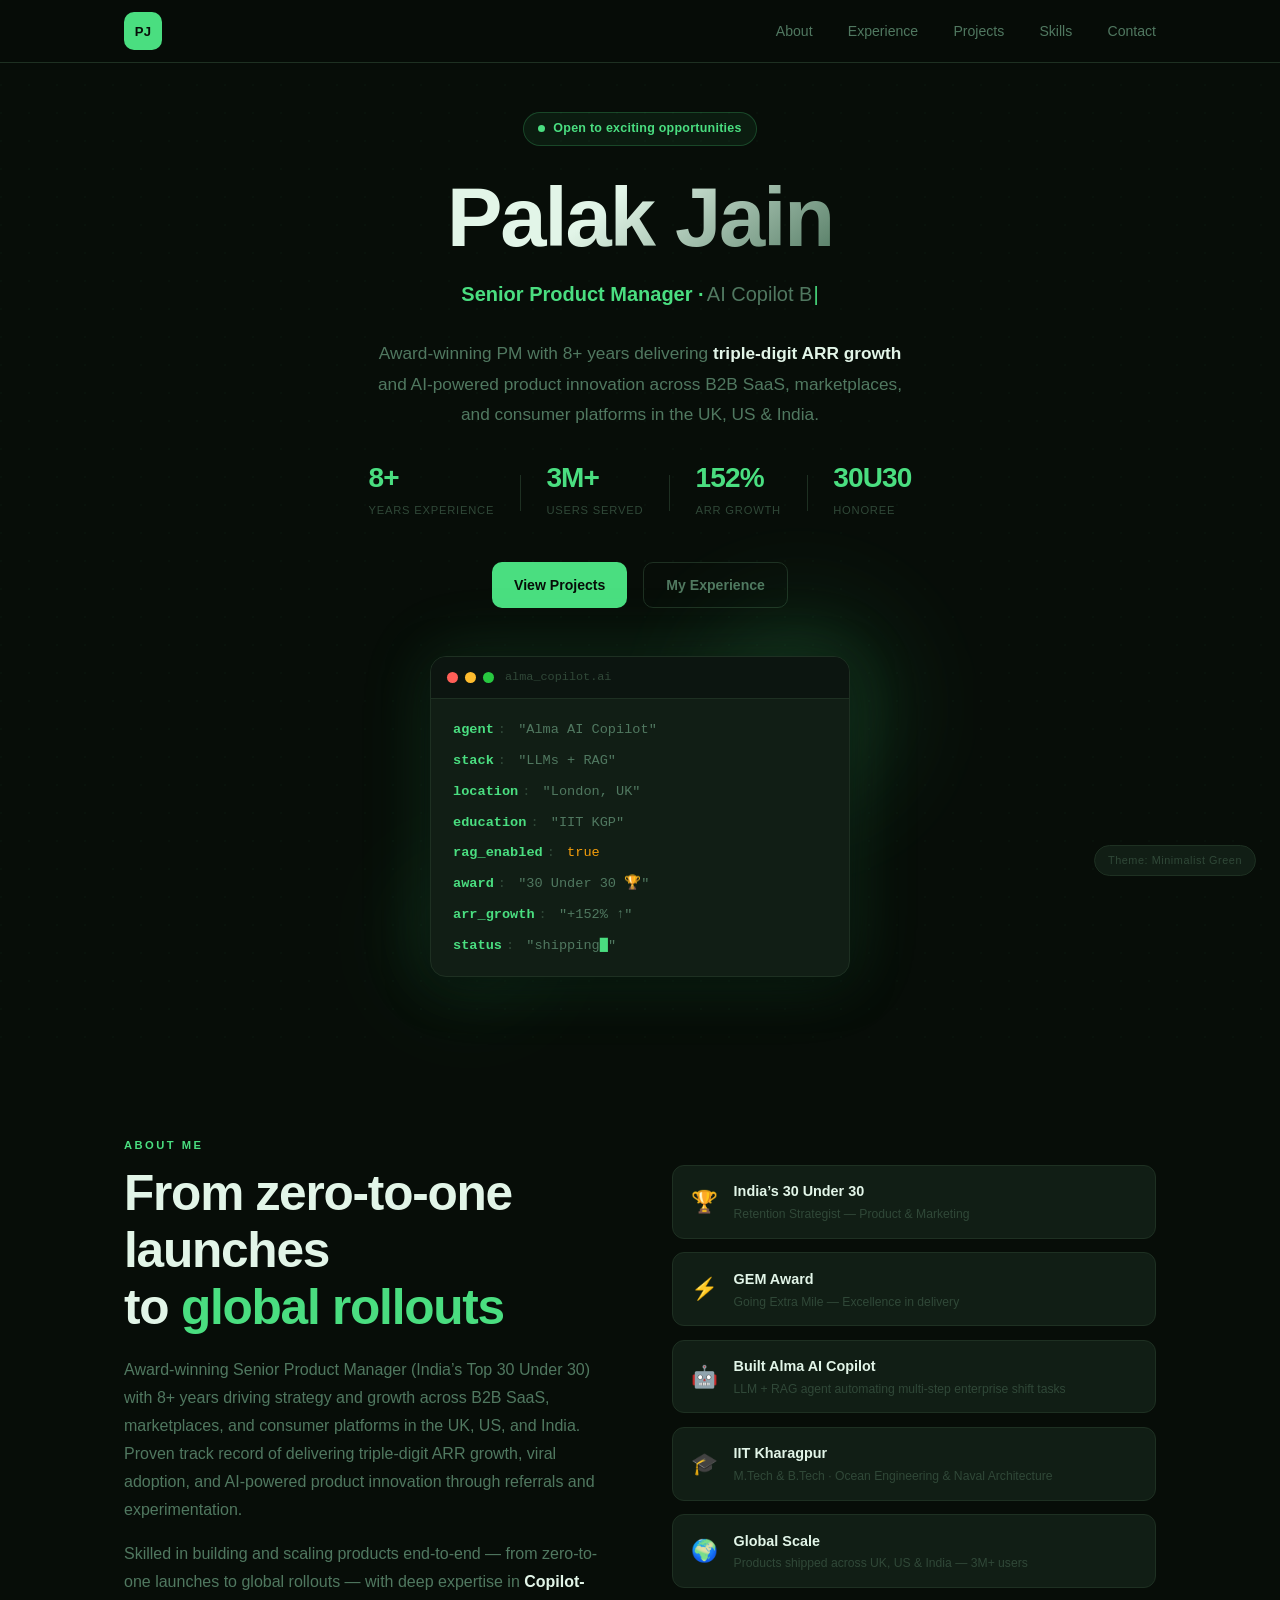
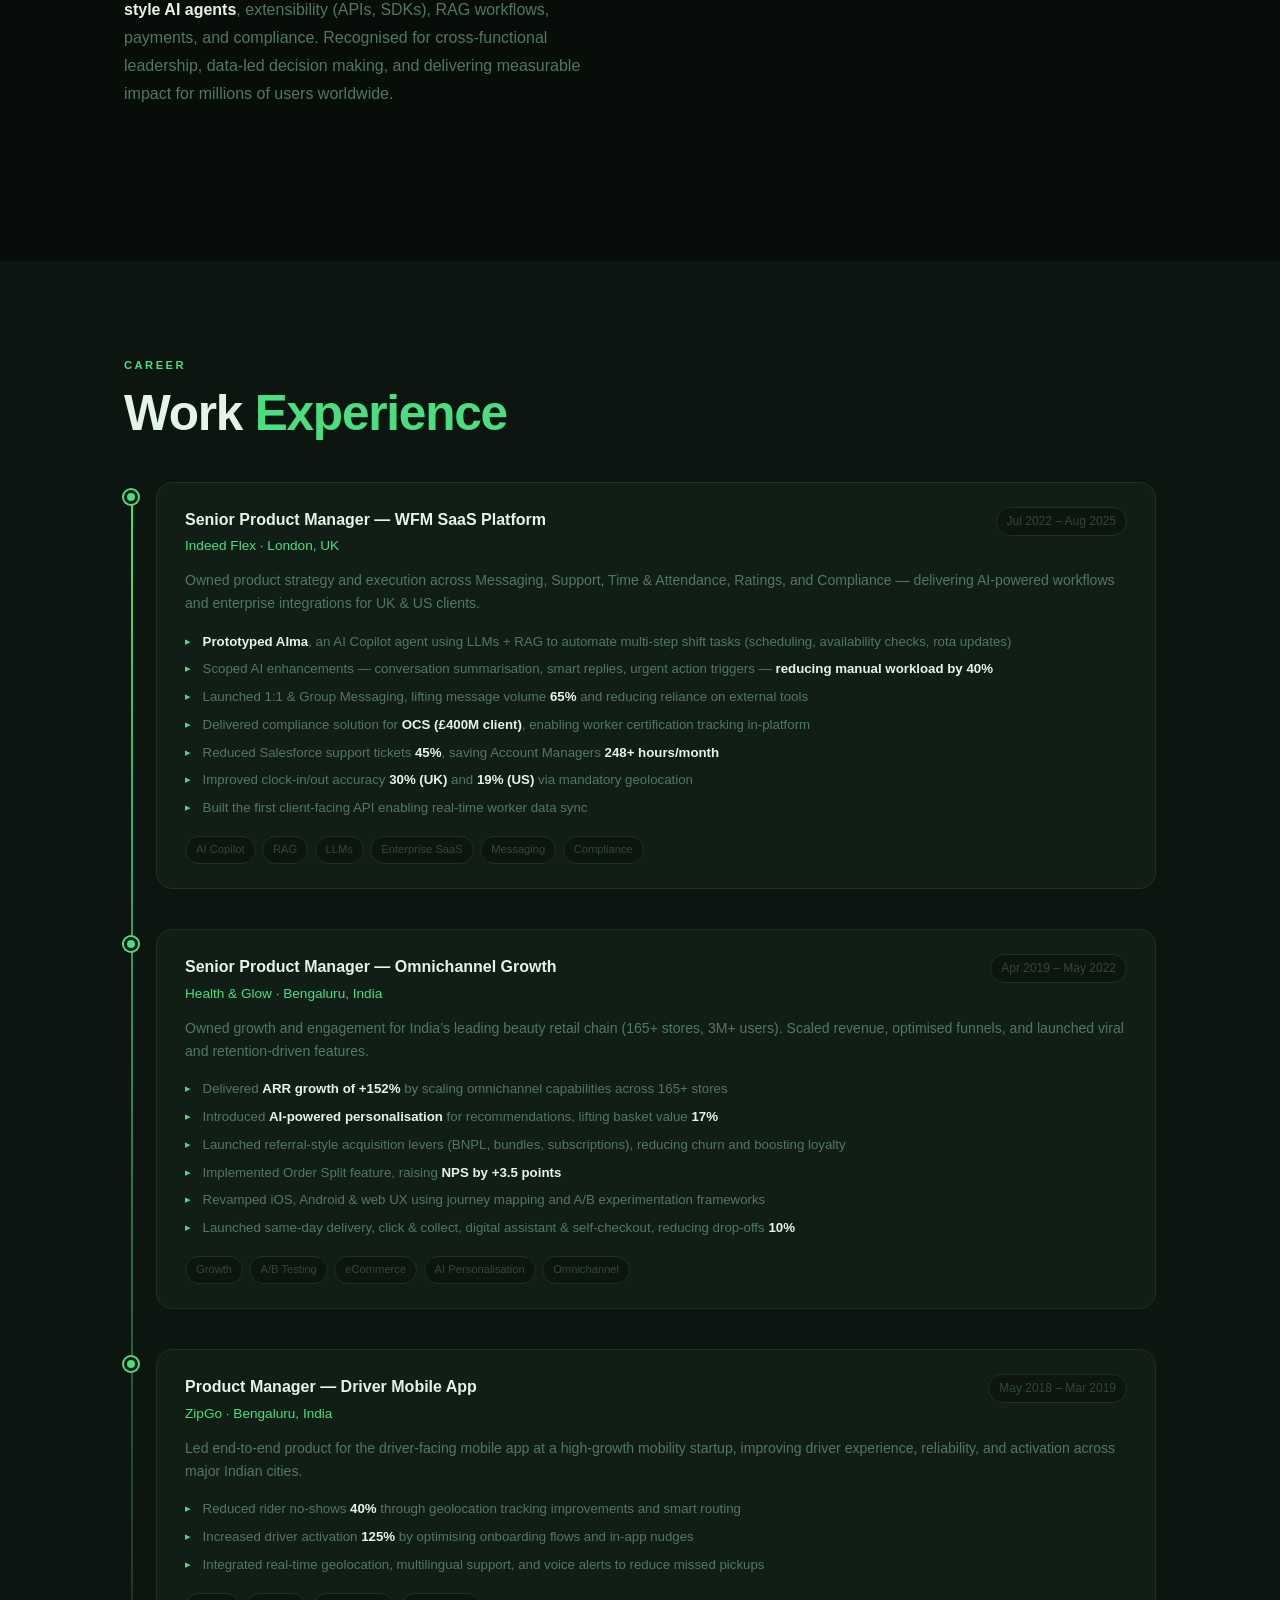
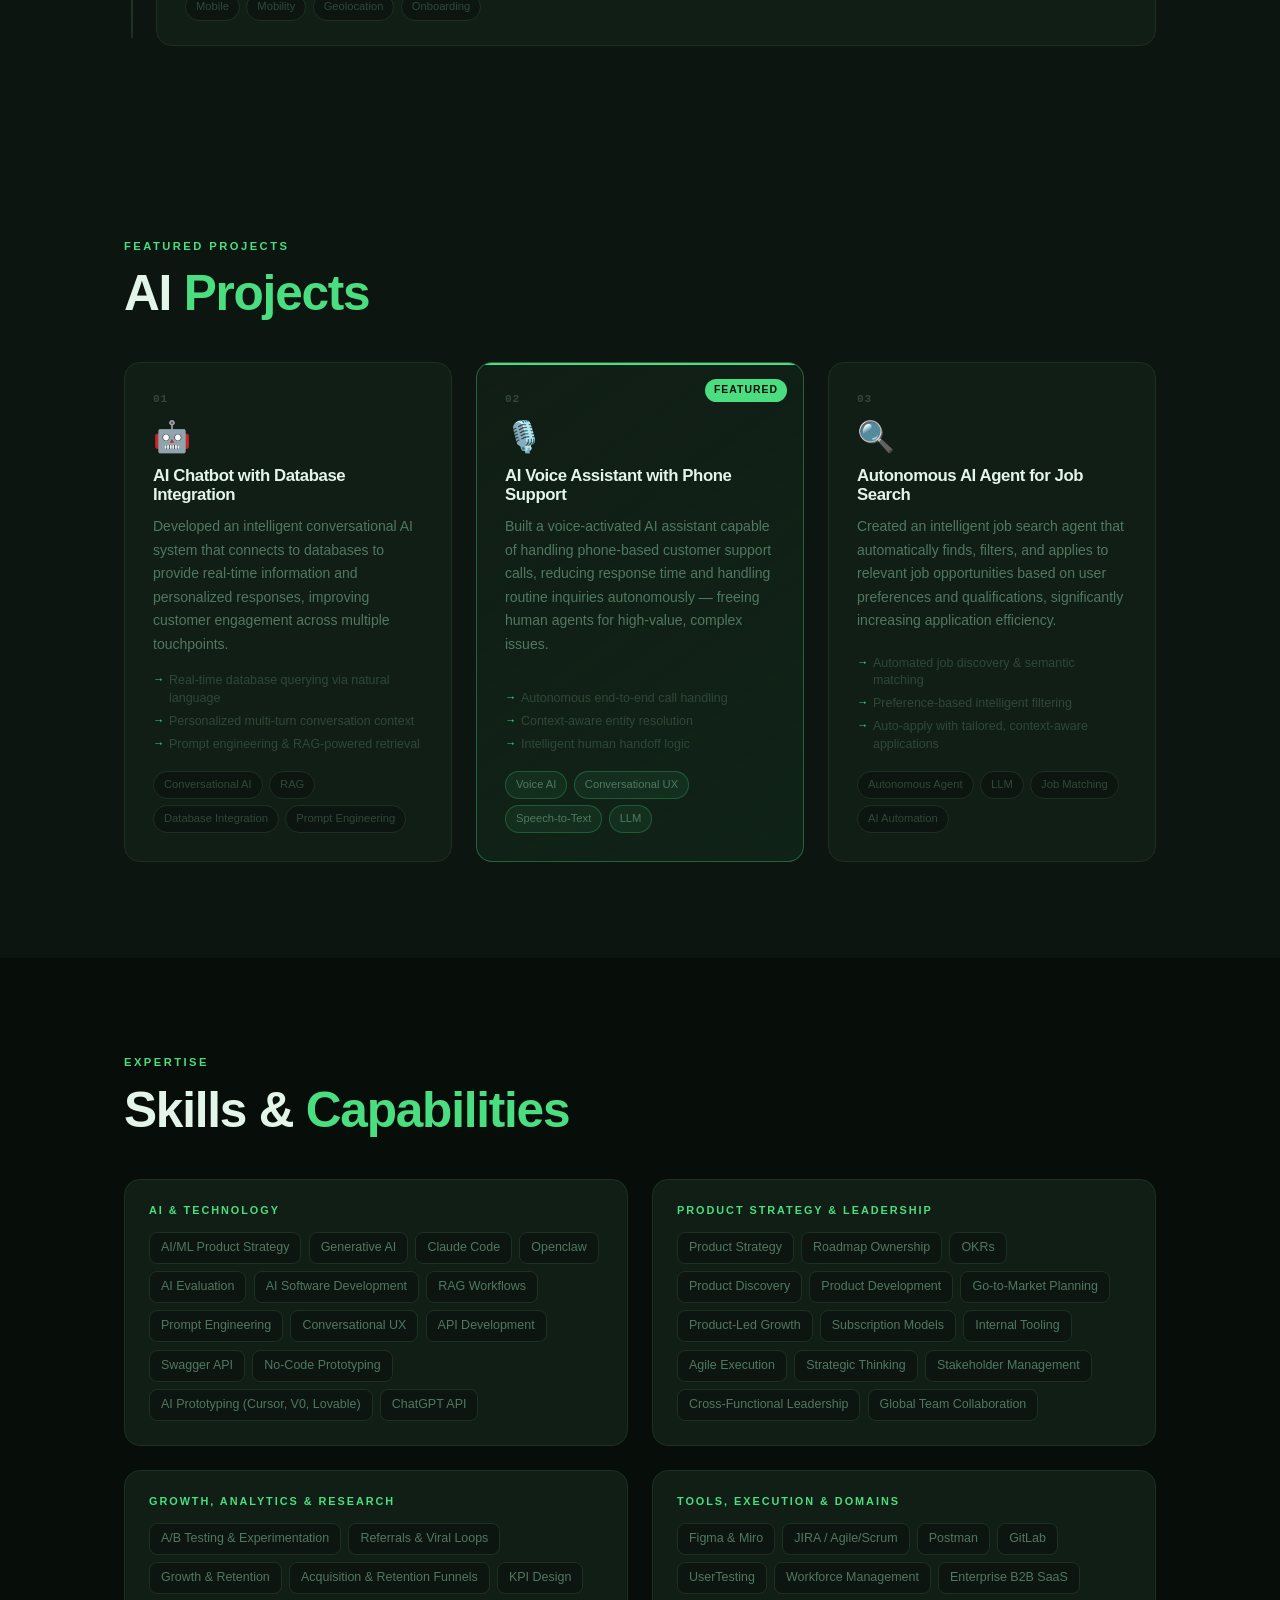
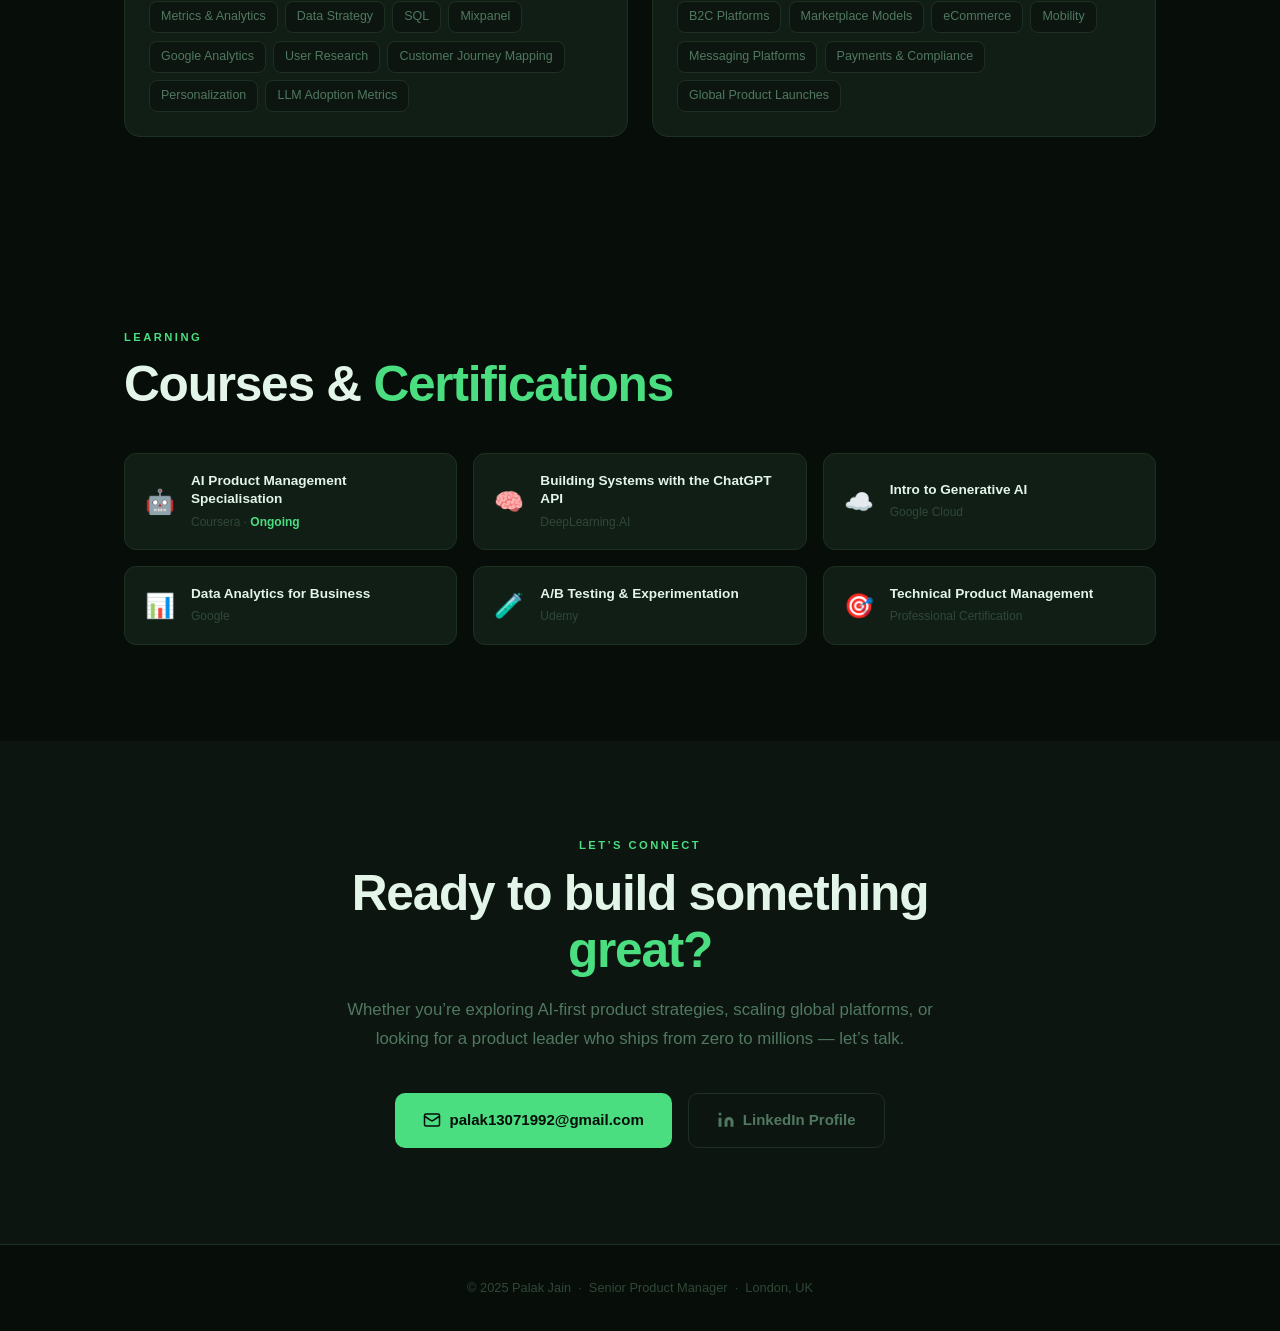
==== commit f778f394: "Restore all original skills and merge with new resume skills" ====
--- a/index.html
+++ b/index.html
@@ -390,61 +390,82 @@
         <div class="skills-grid">
 
           <div class="skill-group fade-in">
-            <h4 class="skill-group-title">Product Leadership</h4>
+            <h4 class="skill-group-title">AI &amp; Technology</h4>
             <div class="skill-tags" role="list">
-              <span class="skill-tag" role="listitem">AI Product Strategy</span>
-              <span class="skill-tag" role="listitem">Strategy &amp; Roadmaps</span>
+              <span class="skill-tag" role="listitem">AI/ML Product Strategy</span>
+              <span class="skill-tag" role="listitem">Generative AI</span>
+              <span class="skill-tag" role="listitem">Claude Code</span>
+              <span class="skill-tag" role="listitem">Openclaw</span>
+              <span class="skill-tag" role="listitem">AI Evaluation</span>
+              <span class="skill-tag" role="listitem">AI Software Development</span>
+              <span class="skill-tag" role="listitem">RAG Workflows</span>
+              <span class="skill-tag" role="listitem">Prompt Engineering</span>
+              <span class="skill-tag" role="listitem">Conversational UX</span>
+              <span class="skill-tag" role="listitem">API Development</span>
+              <span class="skill-tag" role="listitem">Swagger API</span>
+              <span class="skill-tag" role="listitem">No-Code Prototyping</span>
+              <span class="skill-tag" role="listitem">AI Prototyping (Cursor, V0, Lovable)</span>
+              <span class="skill-tag" role="listitem">ChatGPT API</span>
+            </div>
+          </div>
+
+          <div class="skill-group fade-in">
+            <h4 class="skill-group-title">Product Strategy &amp; Leadership</h4>
+            <div class="skill-tags" role="list">
+              <span class="skill-tag" role="listitem">Product Strategy</span>
+              <span class="skill-tag" role="listitem">Roadmap Ownership</span>
               <span class="skill-tag" role="listitem">OKRs</span>
               <span class="skill-tag" role="listitem">Product Discovery</span>
+              <span class="skill-tag" role="listitem">Product Development</span>
               <span class="skill-tag" role="listitem">Go-to-Market Planning</span>
               <span class="skill-tag" role="listitem">Product-Led Growth</span>
               <span class="skill-tag" role="listitem">Subscription Models</span>
+              <span class="skill-tag" role="listitem">Internal Tooling</span>
+              <span class="skill-tag" role="listitem">Agile Execution</span>
+              <span class="skill-tag" role="listitem">Strategic Thinking</span>
               <span class="skill-tag" role="listitem">Stakeholder Management</span>
               <span class="skill-tag" role="listitem">Cross-Functional Leadership</span>
+              <span class="skill-tag" role="listitem">Global Team Collaboration</span>
             </div>
           </div>
 
           <div class="skill-group fade-in">
-            <h4 class="skill-group-title">Growth &amp; Analytics</h4>
+            <h4 class="skill-group-title">Growth, Analytics &amp; Research</h4>
             <div class="skill-tags" role="list">
-              <span class="skill-tag" role="listitem">A/B Testing</span>
+              <span class="skill-tag" role="listitem">A/B Testing &amp; Experimentation</span>
               <span class="skill-tag" role="listitem">Referrals &amp; Viral Loops</span>
+              <span class="skill-tag" role="listitem">Growth &amp; Retention</span>
               <span class="skill-tag" role="listitem">Acquisition &amp; Retention Funnels</span>
               <span class="skill-tag" role="listitem">KPI Design</span>
+              <span class="skill-tag" role="listitem">Metrics &amp; Analytics</span>
+              <span class="skill-tag" role="listitem">Data Strategy</span>
               <span class="skill-tag" role="listitem">SQL</span>
               <span class="skill-tag" role="listitem">Mixpanel</span>
               <span class="skill-tag" role="listitem">Google Analytics</span>
+              <span class="skill-tag" role="listitem">User Research</span>
+              <span class="skill-tag" role="listitem">Customer Journey Mapping</span>
+              <span class="skill-tag" role="listitem">Personalization</span>
               <span class="skill-tag" role="listitem">LLM Adoption Metrics</span>
-              <span class="skill-tag" role="listitem">User Research</span>
             </div>
           </div>
 
           <div class="skill-group fade-in">
-            <h4 class="skill-group-title">Execution &amp; Technical</h4>
+            <h4 class="skill-group-title">Tools, Execution &amp; Domains</h4>
             <div class="skill-tags" role="list">
-              <span class="skill-tag" role="listitem">RAG Workflows</span>
-              <span class="skill-tag" role="listitem">Prompt Engineering</span>
-              <span class="skill-tag" role="listitem">Conversational UX</span>
-              <span class="skill-tag" role="listitem">API-first Mindset</span>
-              <span class="skill-tag" role="listitem">AI Prototyping (Cursor, V0)</span>
               <span class="skill-tag" role="listitem">Figma &amp; Miro</span>
-              <span class="skill-tag" role="listitem">JIRA / Agile</span>
+              <span class="skill-tag" role="listitem">JIRA / Agile/Scrum</span>
               <span class="skill-tag" role="listitem">Postman</span>
               <span class="skill-tag" role="listitem">GitLab</span>
-            </div>
-          </div>
-
-          <div class="skill-group fade-in">
-            <h4 class="skill-group-title">Domain Expertise</h4>
-            <div class="skill-tags" role="list">
+              <span class="skill-tag" role="listitem">UserTesting</span>
               <span class="skill-tag" role="listitem">Workforce Management</span>
               <span class="skill-tag" role="listitem">Enterprise B2B SaaS</span>
-              <span class="skill-tag" role="listitem">Marketplaces</span>
+              <span class="skill-tag" role="listitem">B2C Platforms</span>
+              <span class="skill-tag" role="listitem">Marketplace Models</span>
               <span class="skill-tag" role="listitem">eCommerce</span>
               <span class="skill-tag" role="listitem">Mobility</span>
-              <span class="skill-tag" role="listitem">Generative AI Applications</span>
+              <span class="skill-tag" role="listitem">Messaging Platforms</span>
               <span class="skill-tag" role="listitem">Payments &amp; Compliance</span>
-              <span class="skill-tag" role="listitem">Messaging Platforms</span>
+              <span class="skill-tag" role="listitem">Global Product Launches</span>
             </div>
           </div>
 
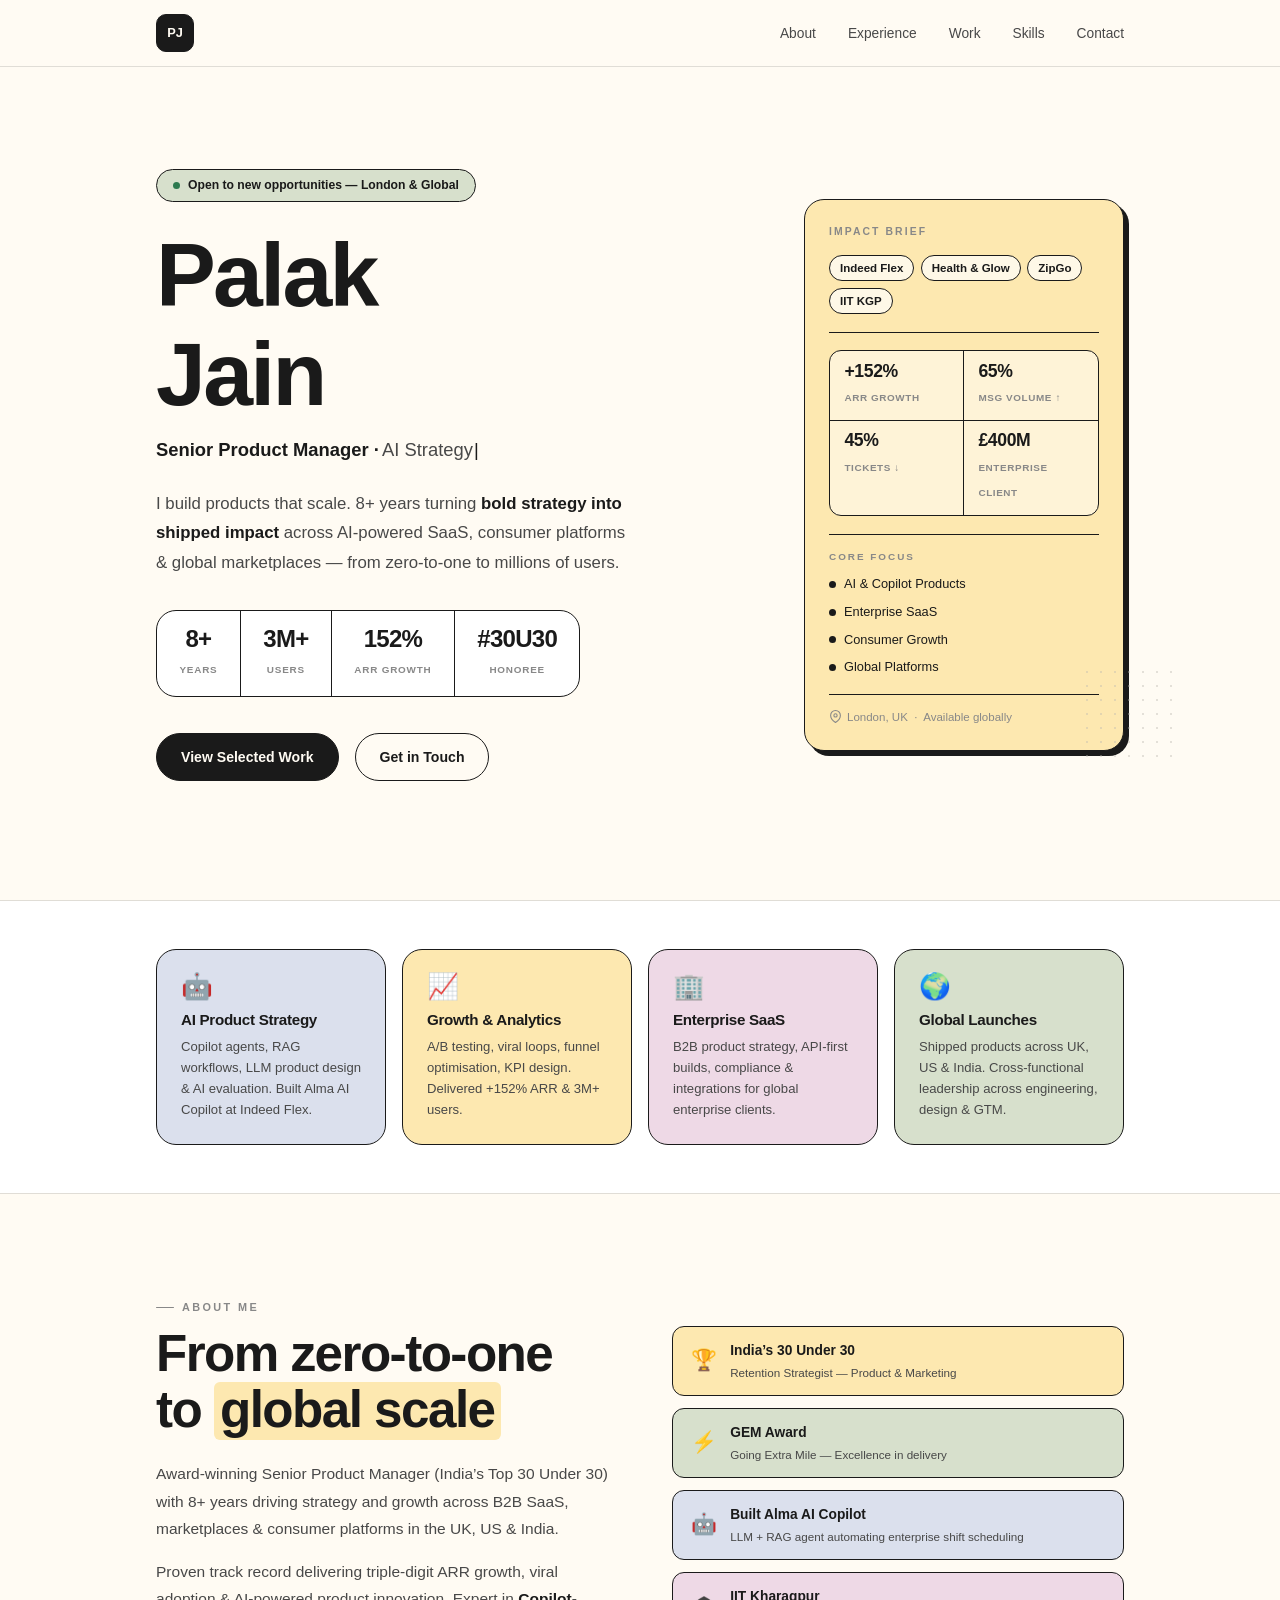
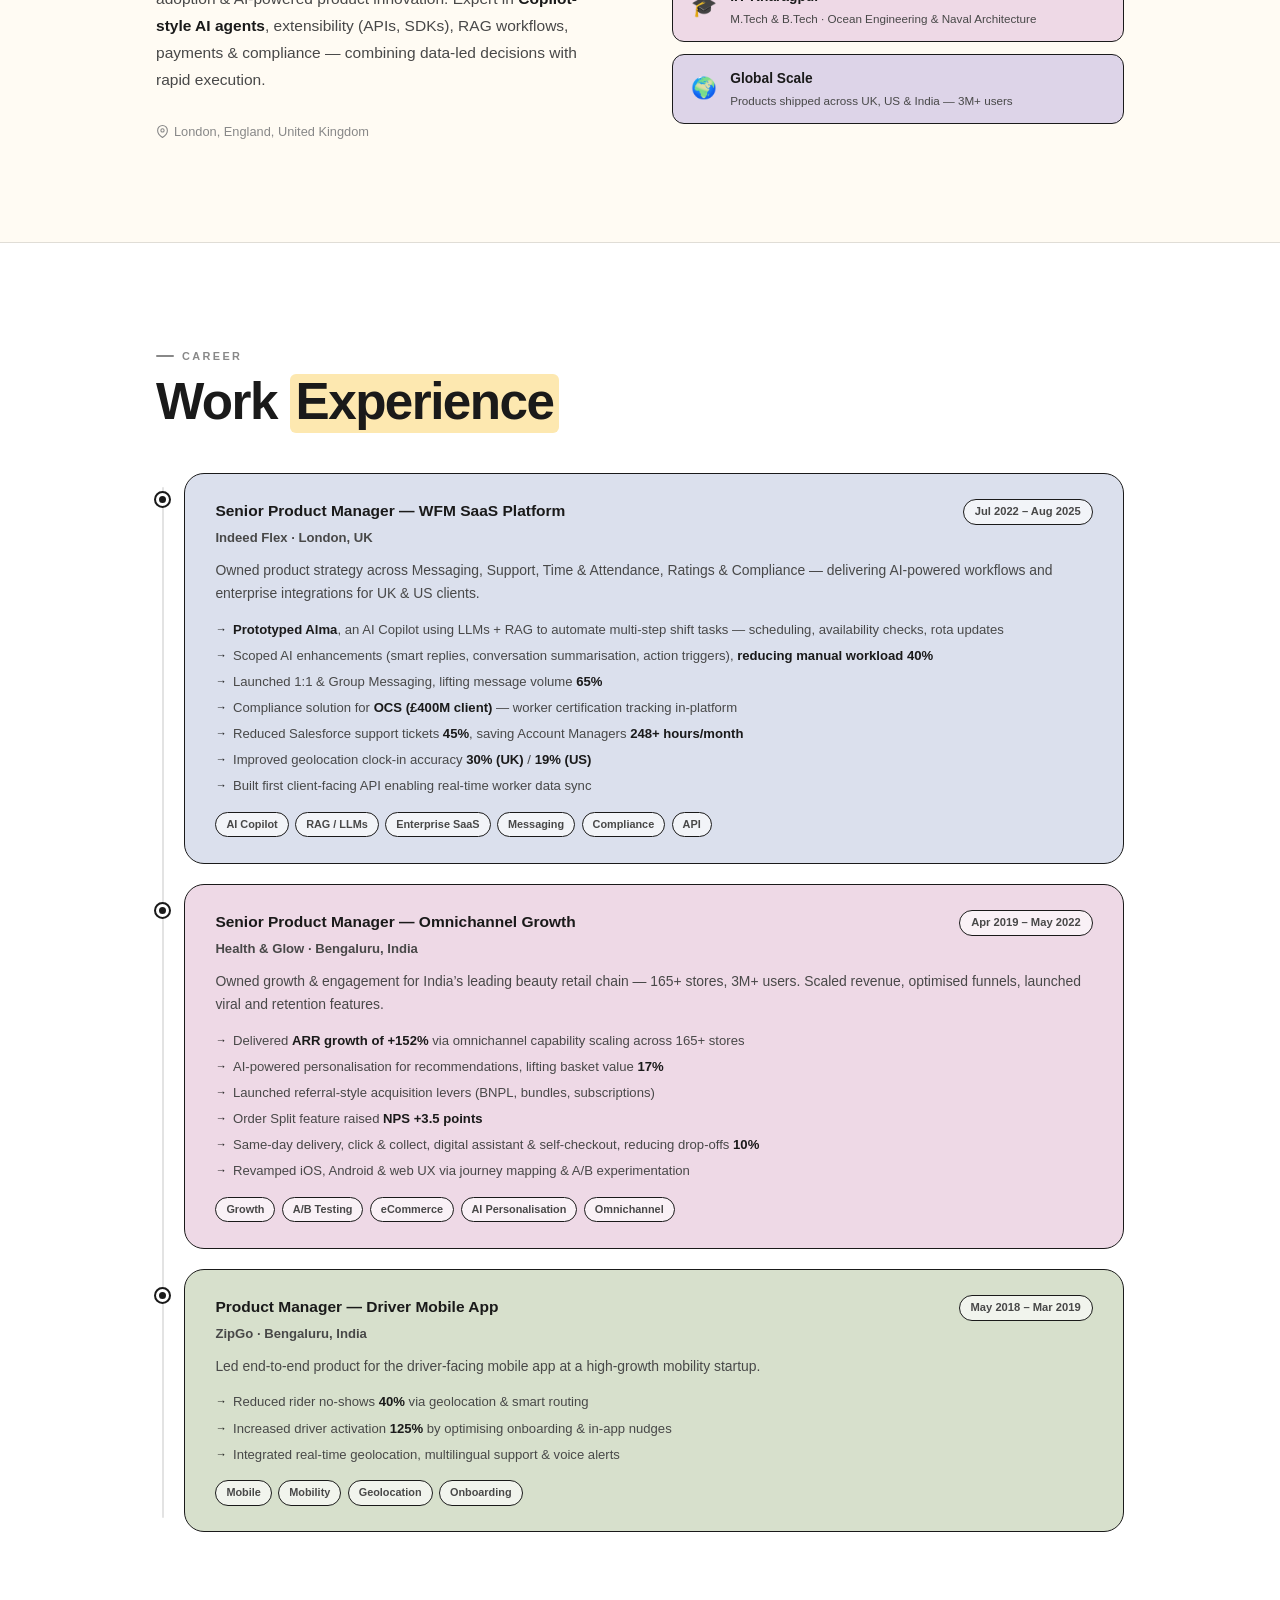
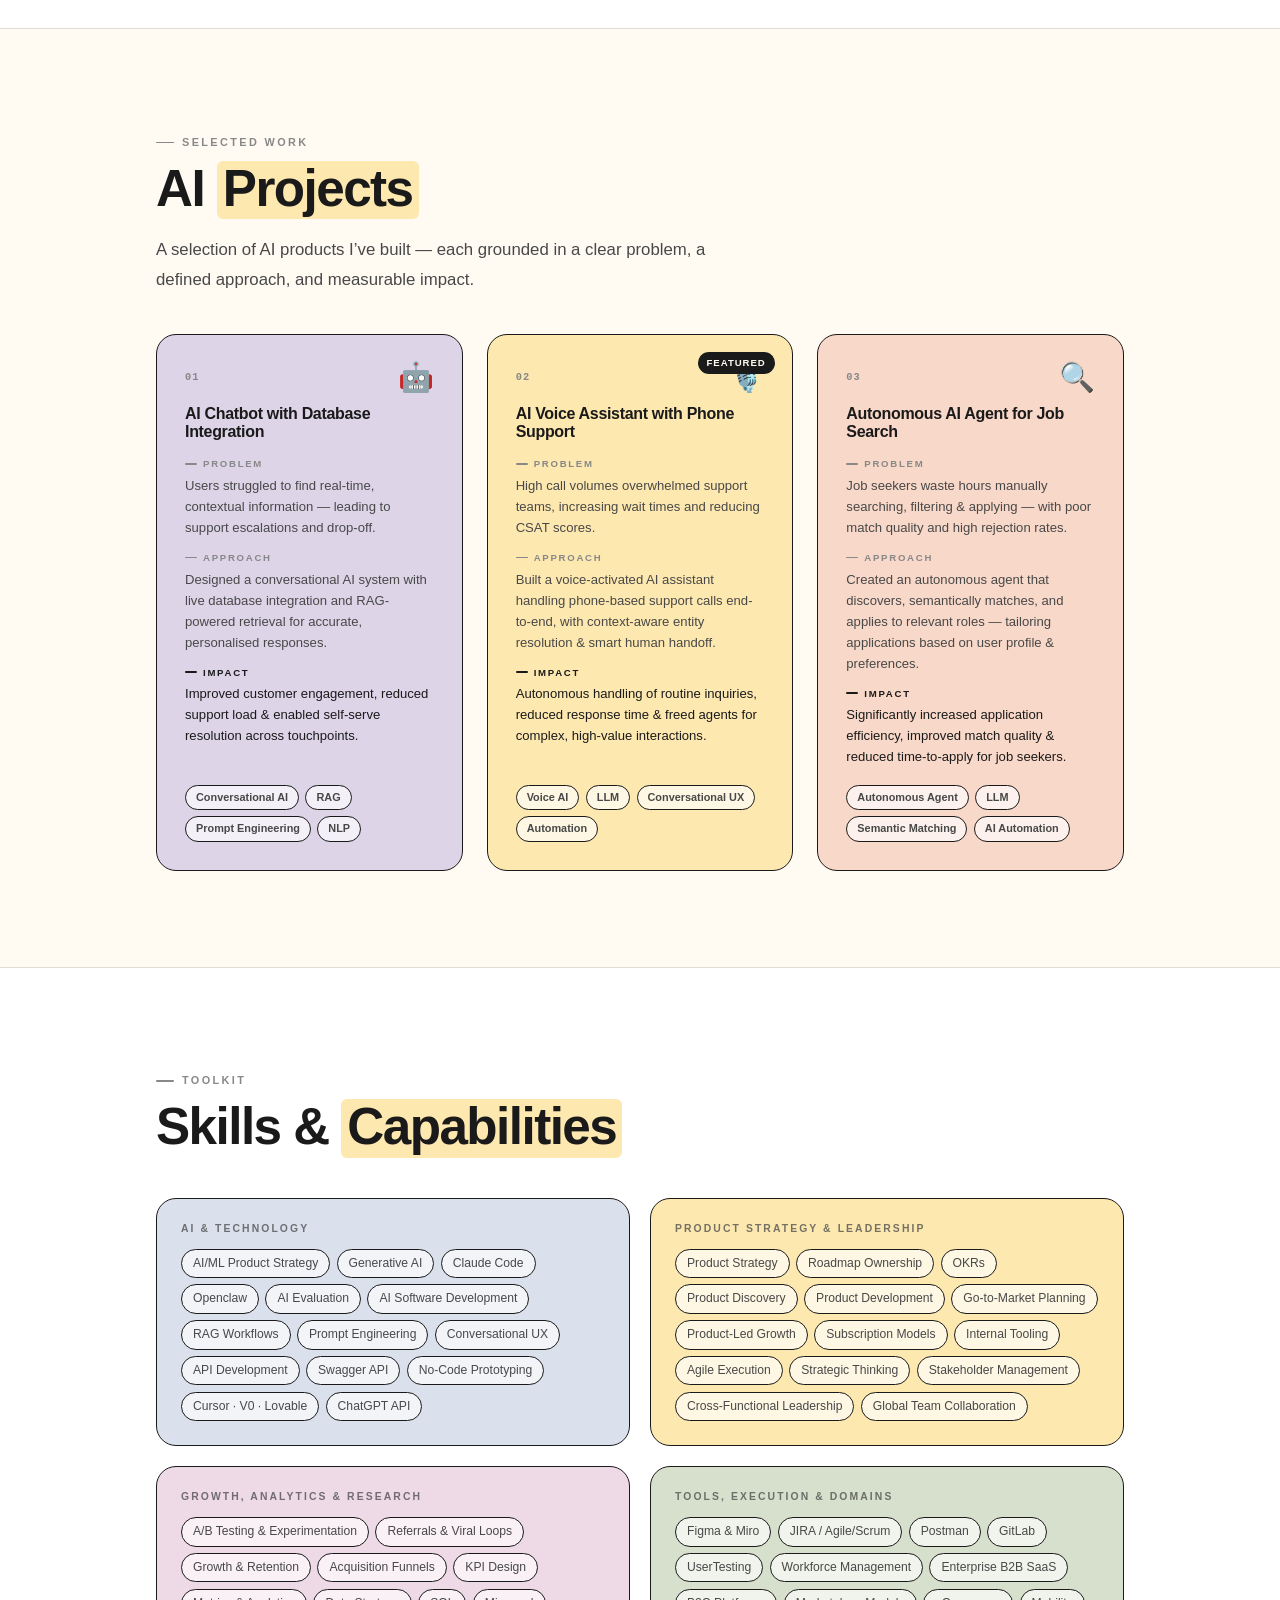
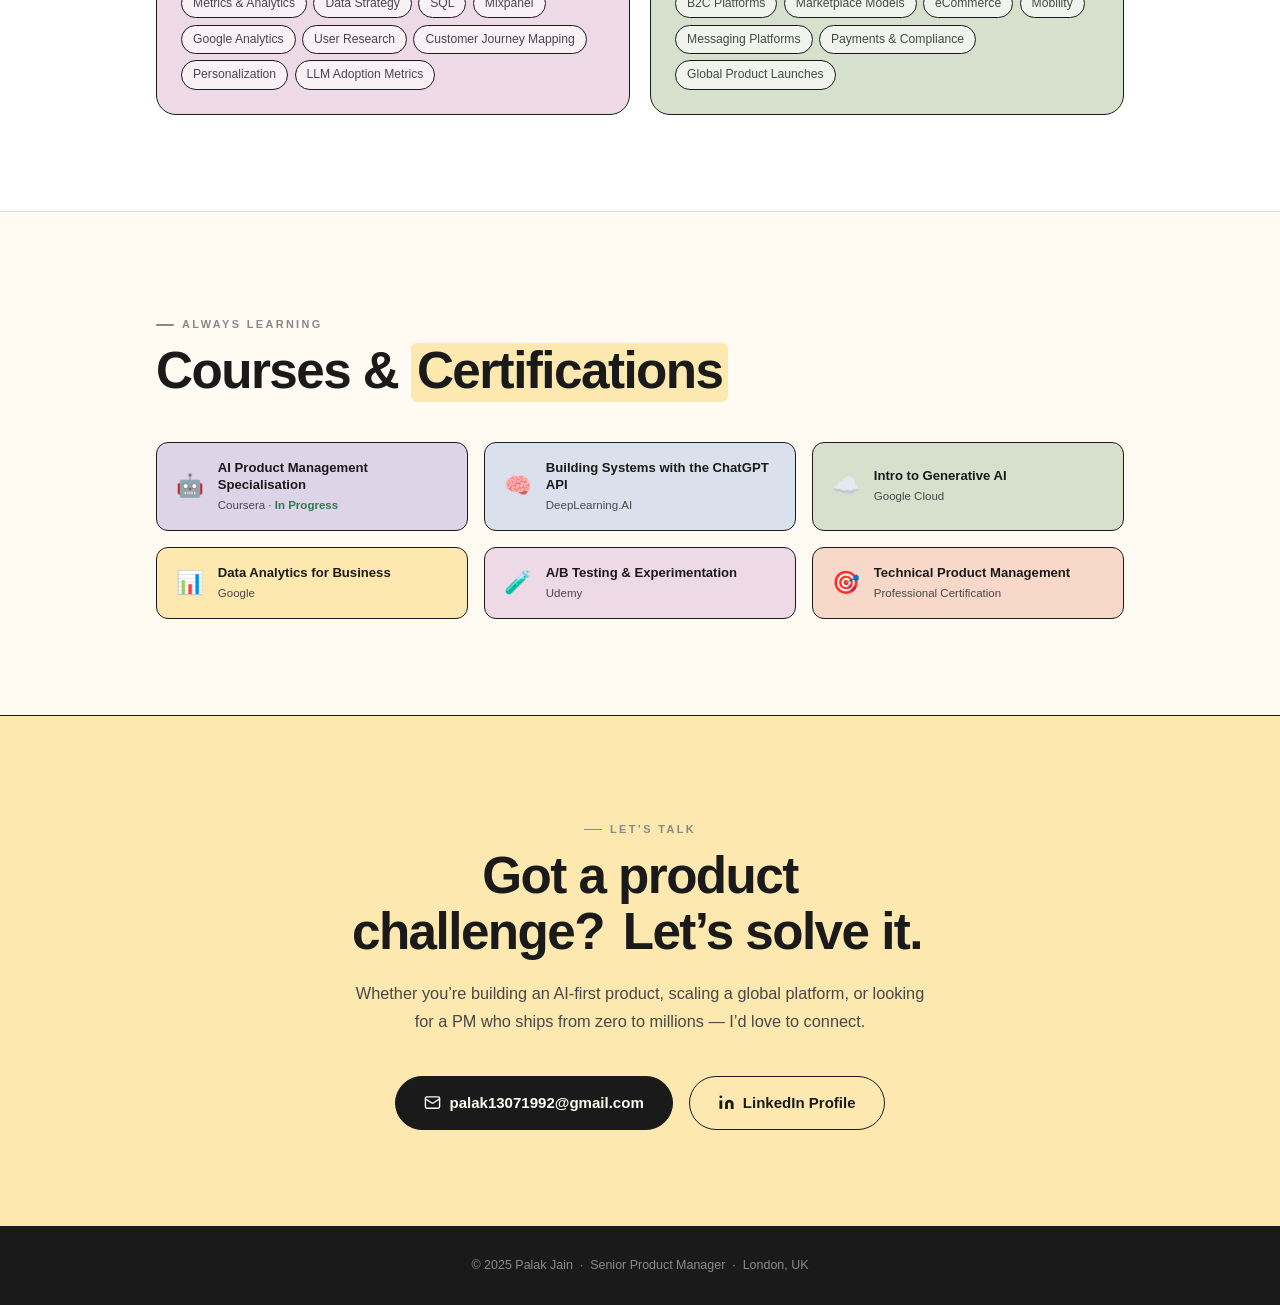
==== commit aa9d5c35: "PM-optimised redesign: impact brief card, expertise strip, case study format, editorial layout" ====
--- a/index.html
+++ b/index.html
@@ -3,9 +3,9 @@
 <head>
   <meta charset="UTF-8" />
   <meta name="viewport" content="width=device-width, initial-scale=1.0" />
-  <meta name="description" content="Palak Jain — Award-winning Senior Product Manager with 8+ years delivering triple-digit ARR growth and AI-powered product innovation. India's Top 30 Under 30. IIT KGP. London." />
+  <meta name="description" content="Palak Jain — Senior Product Manager. 8+ years delivering triple-digit ARR growth and AI-powered products across enterprise SaaS, consumer platforms & marketplaces. India's Top 30 Under 30. IIT KGP. London." />
   <meta property="og:title" content="Palak Jain — Senior Product Manager" />
-  <meta property="og:description" content="Senior PM | AI Copilot Builder | 30 Under 30 | Enterprise SaaS | IIT KGP | London" />
+  <meta property="og:description" content="Senior PM | AI Strategy | 30 Under 30 | Indeed · Health & Glow | IIT KGP | London" />
   <title>Palak Jain — Senior Product Manager</title>
   <link rel="stylesheet" href="style.css" />
 </head>
@@ -16,14 +16,12 @@
     <div class="nav-inner">
       <a href="#hero" class="nav-logo" aria-label="Home">PJ</a>
       <button class="nav-toggle" id="navToggle" aria-label="Toggle navigation menu" aria-expanded="false">
-        <span></span>
-        <span></span>
-        <span></span>
+        <span></span><span></span><span></span>
       </button>
       <ul class="nav-links" id="navLinks" role="list">
         <li><a href="#about">About</a></li>
         <li><a href="#experience">Experience</a></li>
-        <li><a href="#projects">Projects</a></li>
+        <li><a href="#work">Work</a></li>
         <li><a href="#skills">Skills</a></li>
         <li><a href="#contact">Contact</a></li>
       </ul>
@@ -38,90 +36,136 @@
 
         <div class="hero-badge fade-in">
           <span class="badge-dot" aria-hidden="true"></span>
-          Open to exciting opportunities
-        </div>
-
-        <h1 class="hero-name fade-in">Palak Jain</h1>
+          Open to new opportunities &mdash; London &amp; Global
+        </div>
+
+        <h1 class="hero-name fade-in">
+          Palak<br />Jain
+        </h1>
 
         <div class="hero-title-wrapper fade-in" aria-live="polite">
           <span class="hero-title-static">Senior Product Manager &middot; </span><span
-            class="hero-title-dynamic"
-            id="typewriter"
-            aria-label="AI Copilot Builder"
-          ></span>
+            class="hero-title-dynamic" id="typewriter" aria-label="AI Strategy Leader"></span>
         </div>
 
         <p class="hero-desc fade-in">
-          Award-winning PM with 8+ years delivering <strong>triple-digit ARR growth</strong> and AI-powered product
-          innovation across B2B SaaS, marketplaces, and consumer platforms in the UK, US &amp; India.
+          I build products that scale. 8+ years turning <strong>bold strategy into shipped impact</strong>
+          across AI-powered SaaS, consumer platforms &amp; global marketplaces &mdash; from zero-to-one
+          to millions of users.
         </p>
 
-        <div class="hero-stats fade-in" aria-label="Key metrics">
+        <div class="hero-stats fade-in" aria-label="Key impact metrics">
           <div class="stat">
             <span class="stat-value">8+</span>
-            <span class="stat-label">Years Experience</span>
-          </div>
-          <div class="stat-divider" aria-hidden="true"></div>
+            <span class="stat-label">Years</span>
+          </div>
           <div class="stat">
             <span class="stat-value">3M+</span>
-            <span class="stat-label">Users Served</span>
-          </div>
-          <div class="stat-divider" aria-hidden="true"></div>
+            <span class="stat-label">Users</span>
+          </div>
           <div class="stat">
             <span class="stat-value">152%</span>
             <span class="stat-label">ARR Growth</span>
           </div>
-          <div class="stat-divider" aria-hidden="true"></div>
           <div class="stat">
-            <span class="stat-value">30U30</span>
+            <span class="stat-value">#30U30</span>
             <span class="stat-label">Honoree</span>
           </div>
         </div>
 
         <div class="hero-ctas fade-in">
-          <a href="#projects" class="btn btn-primary">View Projects</a>
-          <a href="#experience" class="btn btn-secondary">My Experience</a>
-        </div>
-
-      </div>
-
-      <!-- Decorative Code Card -->
+          <a href="#work" class="btn btn-primary">View Selected Work</a>
+          <a href="#contact" class="btn btn-secondary">Get in Touch</a>
+        </div>
+
+      </div>
+
+      <!-- PM Impact Brief Card -->
       <div class="hero-visual" aria-hidden="true">
-        <div class="visual-orb orb-1"></div>
-        <div class="visual-orb orb-2"></div>
-        <div class="visual-card fade-in">
-          <div class="visual-card-header">
-            <span class="vc-dot red"></span>
-            <span class="vc-dot yellow"></span>
-            <span class="vc-dot green"></span>
-            <span class="vc-title">alma_copilot.ai</span>
-          </div>
-          <div class="visual-card-body">
-            <div class="vc-line">
-              <span class="vc-key">agent</span><span class="vc-eq">:</span>&nbsp;<span class="vc-str">"Alma AI Copilot"</span>
-            </div>
-            <div class="vc-line">
-              <span class="vc-key">stack</span><span class="vc-eq">:</span>&nbsp;<span class="vc-str">"LLMs + RAG"</span>
-            </div>
-            <div class="vc-line">
-              <span class="vc-key">location</span><span class="vc-eq">:</span>&nbsp;<span class="vc-str">"London, UK"</span>
-            </div>
-            <div class="vc-line">
-              <span class="vc-key">education</span><span class="vc-eq">:</span>&nbsp;<span class="vc-str">"IIT KGP"</span>
-            </div>
-            <div class="vc-line">
-              <span class="vc-key">rag_enabled</span><span class="vc-eq">:</span>&nbsp;<span class="vc-bool">true</span>
-            </div>
-            <div class="vc-line">
-              <span class="vc-key">award</span><span class="vc-eq">:</span>&nbsp;<span class="vc-str">"30 Under 30 🏆"</span>
-            </div>
-            <div class="vc-line">
-              <span class="vc-key">arr_growth</span><span class="vc-eq">:</span>&nbsp;<span class="vc-str">"+152% ↑"</span>
-            </div>
-            <div class="vc-line vc-cursor-line">
-              <span class="vc-key">status</span><span class="vc-eq">:</span>&nbsp;<span class="vc-str">"shipping<span class="vc-cursor">█</span>"</span>
-            </div>
-          </div>
+        <div class="impact-card fade-in">
+          <div class="impact-card-label">Impact Brief</div>
+
+          <div class="impact-companies">
+            <span class="company-tag">Indeed Flex</span>
+            <span class="company-tag">Health &amp; Glow</span>
+            <span class="company-tag">ZipGo</span>
+            <span class="company-tag">IIT KGP</span>
+          </div>
+
+          <div class="impact-metrics">
+            <div class="impact-metric">
+              <span class="im-value">+152%</span>
+              <span class="im-label">ARR Growth</span>
+            </div>
+            <div class="impact-metric">
+              <span class="im-value">65%</span>
+              <span class="im-label">Msg Volume ↑</span>
+            </div>
+            <div class="impact-metric">
+              <span class="im-value">45%</span>
+              <span class="im-label">Tickets ↓</span>
+            </div>
+            <div class="impact-metric">
+              <span class="im-value">£400M</span>
+              <span class="im-label">Enterprise Client</span>
+            </div>
+          </div>
+
+          <div class="impact-focus">
+            <div class="impact-focus-title">Core Focus</div>
+            <div class="impact-focus-items">
+              <div class="focus-item">
+                <span class="focus-dot"></span>AI &amp; Copilot Products
+              </div>
+              <div class="focus-item">
+                <span class="focus-dot"></span>Enterprise SaaS
+              </div>
+              <div class="focus-item">
+                <span class="focus-dot"></span>Consumer Growth
+              </div>
+              <div class="focus-item">
+                <span class="focus-dot"></span>Global Platforms
+              </div>
+            </div>
+          </div>
+
+          <div class="impact-footer">
+            <svg width="13" height="13" viewBox="0 0 24 24" fill="none" stroke="currentColor" stroke-width="2"><path d="M21 10c0 7-9 13-9 13s-9-6-9-13a9 9 0 0 1 18 0z"/><circle cx="12" cy="10" r="3"/></svg>
+            London, UK &nbsp;&middot;&nbsp; Available globally
+          </div>
+        </div>
+      </div>
+    </section>
+
+    <!-- ============ EXPERTISE STRIP ============ -->
+    <section class="expertise" id="expertise" aria-label="Core expertise">
+      <div class="container">
+        <div class="expertise-grid">
+
+          <div class="expertise-card fade-in">
+            <div class="exp-icon">🤖</div>
+            <h3>AI Product Strategy</h3>
+            <p>Copilot agents, RAG workflows, LLM product design &amp; AI evaluation. Built Alma AI Copilot at Indeed Flex.</p>
+          </div>
+
+          <div class="expertise-card fade-in">
+            <div class="exp-icon">📈</div>
+            <h3>Growth &amp; Analytics</h3>
+            <p>A/B testing, viral loops, funnel optimisation, KPI design. Delivered +152% ARR &amp; 3M+ users.</p>
+          </div>
+
+          <div class="expertise-card fade-in">
+            <div class="exp-icon">🏢</div>
+            <h3>Enterprise SaaS</h3>
+            <p>B2B product strategy, API-first builds, compliance &amp; integrations for global enterprise clients.</p>
+          </div>
+
+          <div class="expertise-card fade-in">
+            <div class="exp-icon">🌍</div>
+            <h3>Global Launches</h3>
+            <p>Shipped products across UK, US &amp; India. Cross-functional leadership across engineering, design &amp; GTM.</p>
+          </div>
+
         </div>
       </div>
     </section>
@@ -131,66 +175,64 @@
       <div class="container">
         <div class="section-label fade-in">About Me</div>
         <div class="about-grid">
+
           <div class="about-text">
             <h2 class="fade-in">
-              From zero-to-one launches<br />
-              to <span class="accent">global rollouts</span>
+              From zero-to-one<br />to <span class="highlight">global scale</span>
             </h2>
             <p class="fade-in">
-              Award-winning Senior Product Manager (India&rsquo;s Top 30 Under 30) with 8+ years driving strategy
-              and growth across B2B SaaS, marketplaces, and consumer platforms in the UK, US, and India. Proven
-              track record of delivering triple-digit ARR growth, viral adoption, and AI-powered product innovation
-              through referrals and experimentation.
+              Award-winning Senior Product Manager (India&rsquo;s Top 30 Under 30) with 8+ years driving
+              strategy and growth across B2B SaaS, marketplaces &amp; consumer platforms in the UK, US &amp; India.
             </p>
             <p class="fade-in">
-              Skilled in building and scaling products end-to-end — from zero-to-one launches to global rollouts —
-              with deep expertise in <strong>Copilot-style AI agents</strong>, extensibility (APIs, SDKs), RAG
-              workflows, payments, and compliance. Recognised for cross-functional leadership, data-led decision
-              making, and delivering measurable impact for millions of users worldwide.
+              Proven track record delivering triple-digit ARR growth, viral adoption &amp; AI-powered product
+              innovation. Expert in <strong>Copilot-style AI agents</strong>, extensibility (APIs, SDKs),
+              RAG workflows, payments &amp; compliance &mdash; combining data-led decisions with rapid execution.
             </p>
             <div class="about-location fade-in">
-              <svg width="14" height="14" viewBox="0 0 24 24" fill="none" stroke="currentColor" stroke-width="2" aria-hidden="true"><path d="M21 10c0 7-9 13-9 13s-9-6-9-13a9 9 0 0 1 18 0z"/><circle cx="12" cy="10" r="3"/></svg>
+              <svg width="13" height="13" viewBox="0 0 24 24" fill="none" stroke="currentColor" stroke-width="2"><path d="M21 10c0 7-9 13-9 13s-9-6-9-13a9 9 0 0 1 18 0z"/><circle cx="12" cy="10" r="3"/></svg>
               London, England, United Kingdom
             </div>
           </div>
 
           <div class="about-achievements">
             <div class="achievement-card fade-in">
-              <div class="ach-icon" aria-hidden="true">🏆</div>
+              <div class="ach-icon">🏆</div>
               <div class="ach-content">
                 <div class="ach-title">India&rsquo;s 30 Under 30</div>
                 <div class="ach-sub">Retention Strategist &mdash; Product &amp; Marketing</div>
               </div>
             </div>
             <div class="achievement-card fade-in">
-              <div class="ach-icon" aria-hidden="true">⚡</div>
+              <div class="ach-icon">⚡</div>
               <div class="ach-content">
                 <div class="ach-title">GEM Award</div>
                 <div class="ach-sub">Going Extra Mile &mdash; Excellence in delivery</div>
               </div>
             </div>
             <div class="achievement-card fade-in">
-              <div class="ach-icon" aria-hidden="true">🤖</div>
+              <div class="ach-icon">🤖</div>
               <div class="ach-content">
                 <div class="ach-title">Built Alma AI Copilot</div>
-                <div class="ach-sub">LLM + RAG agent automating multi-step enterprise shift tasks</div>
+                <div class="ach-sub">LLM + RAG agent automating enterprise shift scheduling</div>
               </div>
             </div>
             <div class="achievement-card fade-in">
-              <div class="ach-icon" aria-hidden="true">🎓</div>
+              <div class="ach-icon">🎓</div>
               <div class="ach-content">
                 <div class="ach-title">IIT Kharagpur</div>
                 <div class="ach-sub">M.Tech &amp; B.Tech &middot; Ocean Engineering &amp; Naval Architecture</div>
               </div>
             </div>
             <div class="achievement-card fade-in">
-              <div class="ach-icon" aria-hidden="true">🌍</div>
+              <div class="ach-icon">🌍</div>
               <div class="ach-content">
                 <div class="ach-title">Global Scale</div>
                 <div class="ach-sub">Products shipped across UK, US &amp; India &mdash; 3M+ users</div>
               </div>
             </div>
           </div>
+
         </div>
       </div>
     </section>
@@ -199,11 +241,10 @@
     <section class="experience section" id="experience" aria-label="Work experience">
       <div class="container">
         <div class="section-label fade-in">Career</div>
-        <h2 class="fade-in">Work <span class="accent">Experience</span></h2>
+        <h2 class="fade-in">Work <span class="highlight">Experience</span></h2>
 
         <div class="timeline">
 
-          <!-- Indeed -->
           <div class="timeline-item fade-in">
             <div class="timeline-marker" aria-hidden="true"></div>
             <div class="timeline-card">
@@ -215,30 +256,29 @@
                 <div class="timeline-period">Jul 2022 &ndash; Aug 2025</div>
               </div>
               <p class="timeline-summary">
-                Owned product strategy and execution across Messaging, Support, Time &amp; Attendance, Ratings,
-                and Compliance — delivering AI-powered workflows and enterprise integrations for UK &amp; US clients.
+                Owned product strategy across Messaging, Support, Time &amp; Attendance, Ratings &amp; Compliance
+                &mdash; delivering AI-powered workflows and enterprise integrations for UK &amp; US clients.
               </p>
               <ul class="timeline-bullets">
-                <li><strong>Prototyped Alma</strong>, an AI Copilot agent using LLMs + RAG to automate multi-step shift tasks (scheduling, availability checks, rota updates)</li>
-                <li>Scoped AI enhancements — conversation summarisation, smart replies, urgent action triggers — <strong>reducing manual workload by 40%</strong></li>
-                <li>Launched 1:1 &amp; Group Messaging, lifting message volume <strong>65%</strong> and reducing reliance on external tools</li>
-                <li>Delivered compliance solution for <strong>OCS (£400M client)</strong>, enabling worker certification tracking in-platform</li>
+                <li><strong>Prototyped Alma</strong>, an AI Copilot using LLMs + RAG to automate multi-step shift tasks — scheduling, availability checks, rota updates</li>
+                <li>Scoped AI enhancements (smart replies, conversation summarisation, action triggers), <strong>reducing manual workload 40%</strong></li>
+                <li>Launched 1:1 &amp; Group Messaging, lifting message volume <strong>65%</strong></li>
+                <li>Compliance solution for <strong>OCS (£400M client)</strong> — worker certification tracking in-platform</li>
                 <li>Reduced Salesforce support tickets <strong>45%</strong>, saving Account Managers <strong>248+ hours/month</strong></li>
-                <li>Improved clock-in/out accuracy <strong>30% (UK)</strong> and <strong>19% (US)</strong> via mandatory geolocation</li>
-                <li>Built the first client-facing API enabling real-time worker data sync</li>
+                <li>Improved geolocation clock-in accuracy <strong>30% (UK)</strong> / <strong>19% (US)</strong></li>
+                <li>Built first client-facing API enabling real-time worker data sync</li>
               </ul>
               <div class="timeline-tags">
                 <span class="tag">AI Copilot</span>
-                <span class="tag">RAG</span>
-                <span class="tag">LLMs</span>
+                <span class="tag">RAG / LLMs</span>
                 <span class="tag">Enterprise SaaS</span>
                 <span class="tag">Messaging</span>
                 <span class="tag">Compliance</span>
-              </div>
-            </div>
-          </div>
-
-          <!-- Health & Glow -->
+                <span class="tag">API</span>
+              </div>
+            </div>
+          </div>
+
           <div class="timeline-item fade-in">
             <div class="timeline-marker" aria-hidden="true"></div>
             <div class="timeline-card">
@@ -250,16 +290,16 @@
                 <div class="timeline-period">Apr 2019 &ndash; May 2022</div>
               </div>
               <p class="timeline-summary">
-                Owned growth and engagement for India&rsquo;s leading beauty retail chain (165+ stores, 3M+ users).
-                Scaled revenue, optimised funnels, and launched viral and retention-driven features.
+                Owned growth &amp; engagement for India&rsquo;s leading beauty retail chain &mdash; 165+ stores,
+                3M+ users. Scaled revenue, optimised funnels, launched viral and retention features.
               </p>
               <ul class="timeline-bullets">
-                <li>Delivered <strong>ARR growth of +152%</strong> by scaling omnichannel capabilities across 165+ stores</li>
-                <li>Introduced <strong>AI-powered personalisation</strong> for recommendations, lifting basket value <strong>17%</strong></li>
-                <li>Launched referral-style acquisition levers (BNPL, bundles, subscriptions), reducing churn and boosting loyalty</li>
-                <li>Implemented Order Split feature, raising <strong>NPS by +3.5 points</strong></li>
-                <li>Revamped iOS, Android &amp; web UX using journey mapping and A/B experimentation frameworks</li>
-                <li>Launched same-day delivery, click &amp; collect, digital assistant &amp; self-checkout, reducing drop-offs <strong>10%</strong></li>
+                <li>Delivered <strong>ARR growth of +152%</strong> via omnichannel capability scaling across 165+ stores</li>
+                <li>AI-powered personalisation for recommendations, lifting basket value <strong>17%</strong></li>
+                <li>Launched referral-style acquisition levers (BNPL, bundles, subscriptions)</li>
+                <li>Order Split feature raised <strong>NPS +3.5 points</strong></li>
+                <li>Same-day delivery, click &amp; collect, digital assistant &amp; self-checkout, reducing drop-offs <strong>10%</strong></li>
+                <li>Revamped iOS, Android &amp; web UX via journey mapping &amp; A/B experimentation</li>
               </ul>
               <div class="timeline-tags">
                 <span class="tag">Growth</span>
@@ -271,7 +311,6 @@
             </div>
           </div>
 
-          <!-- ZipGo -->
           <div class="timeline-item fade-in">
             <div class="timeline-marker" aria-hidden="true"></div>
             <div class="timeline-card">
@@ -283,13 +322,12 @@
                 <div class="timeline-period">May 2018 &ndash; Mar 2019</div>
               </div>
               <p class="timeline-summary">
-                Led end-to-end product for the driver-facing mobile app at a high-growth mobility startup,
-                improving driver experience, reliability, and activation across major Indian cities.
+                Led end-to-end product for the driver-facing mobile app at a high-growth mobility startup.
               </p>
               <ul class="timeline-bullets">
-                <li>Reduced rider no-shows <strong>40%</strong> through geolocation tracking improvements and smart routing</li>
-                <li>Increased driver activation <strong>125%</strong> by optimising onboarding flows and in-app nudges</li>
-                <li>Integrated real-time geolocation, multilingual support, and voice alerts to reduce missed pickups</li>
+                <li>Reduced rider no-shows <strong>40%</strong> via geolocation &amp; smart routing</li>
+                <li>Increased driver activation <strong>125%</strong> by optimising onboarding &amp; in-app nudges</li>
+                <li>Integrated real-time geolocation, multilingual support &amp; voice alerts</li>
               </ul>
               <div class="timeline-tags">
                 <span class="tag">Mobile</span>
@@ -304,76 +342,102 @@
       </div>
     </section>
 
-    <!-- ============ PROJECTS ============ -->
-    <section class="projects section" id="projects" aria-label="Featured AI projects">
+    <!-- ============ SELECTED WORK ============ -->
+    <section class="work section" id="work" aria-label="Selected work">
       <div class="container">
-        <div class="section-label fade-in">Featured Projects</div>
-        <h2 class="fade-in">AI <span class="accent">Projects</span></h2>
-        <div class="projects-grid">
-
-          <article class="project-card fade-in" aria-label="AI Chatbot project">
-            <div class="project-num" aria-hidden="true">01</div>
-            <div class="project-icon" aria-hidden="true">🤖</div>
+        <div class="section-label fade-in">Selected Work</div>
+        <h2 class="fade-in">AI <span class="highlight">Projects</span></h2>
+        <p class="section-intro fade-in">A selection of AI products I&rsquo;ve built &mdash; each grounded in a clear problem, a defined approach, and measurable impact.</p>
+
+        <div class="work-grid">
+
+          <article class="work-card fade-in" aria-label="AI Chatbot case study">
+            <div class="work-card-top">
+              <div class="work-num">01</div>
+              <div class="work-icon">🤖</div>
+            </div>
             <h3>AI Chatbot with Database Integration</h3>
-            <p>
-              Developed an intelligent conversational AI system that connects to databases to
-              provide real-time information and personalized responses, improving customer engagement
-              across multiple touchpoints.
-            </p>
-            <ul class="project-impact" aria-label="Key outcomes">
-              <li>Real-time database querying via natural language</li>
-              <li>Personalized multi-turn conversation context</li>
-              <li>Prompt engineering &amp; RAG-powered retrieval</li>
-            </ul>
-            <div class="project-tags" aria-label="Technologies">
+
+            <div class="case-study">
+              <div class="cs-block">
+                <div class="cs-label">Problem</div>
+                <p>Users struggled to find real-time, contextual information — leading to support escalations and drop-off.</p>
+              </div>
+              <div class="cs-block">
+                <div class="cs-label">Approach</div>
+                <p>Designed a conversational AI system with live database integration and RAG-powered retrieval for accurate, personalised responses.</p>
+              </div>
+              <div class="cs-block cs-impact">
+                <div class="cs-label">Impact</div>
+                <p>Improved customer engagement, reduced support load &amp; enabled self-serve resolution across touchpoints.</p>
+              </div>
+            </div>
+
+            <div class="work-tags">
               <span class="tag">Conversational AI</span>
               <span class="tag">RAG</span>
-              <span class="tag">Database Integration</span>
               <span class="tag">Prompt Engineering</span>
+              <span class="tag">NLP</span>
             </div>
           </article>
 
-          <article class="project-card project-card--featured fade-in" aria-label="AI Voice Assistant project">
-            <div class="project-featured-badge">Featured</div>
-            <div class="project-num" aria-hidden="true">02</div>
-            <div class="project-icon" aria-hidden="true">🎙️</div>
+          <article class="work-card work-card--featured fade-in" aria-label="AI Voice Assistant case study">
+            <div class="work-featured-badge">Featured</div>
+            <div class="work-card-top">
+              <div class="work-num">02</div>
+              <div class="work-icon">🎙️</div>
+            </div>
             <h3>AI Voice Assistant with Phone Support</h3>
-            <p>
-              Built a voice-activated AI assistant capable of handling phone-based customer support
-              calls, reducing response time and handling routine inquiries autonomously &mdash;
-              freeing human agents for high-value, complex issues.
-            </p>
-            <ul class="project-impact" aria-label="Key outcomes">
-              <li>Autonomous end-to-end call handling</li>
-              <li>Context-aware entity resolution</li>
-              <li>Intelligent human handoff logic</li>
-            </ul>
-            <div class="project-tags" aria-label="Technologies">
+
+            <div class="case-study">
+              <div class="cs-block">
+                <div class="cs-label">Problem</div>
+                <p>High call volumes overwhelmed support teams, increasing wait times and reducing CSAT scores.</p>
+              </div>
+              <div class="cs-block">
+                <div class="cs-label">Approach</div>
+                <p>Built a voice-activated AI assistant handling phone-based support calls end-to-end, with context-aware entity resolution &amp; smart human handoff.</p>
+              </div>
+              <div class="cs-block cs-impact">
+                <div class="cs-label">Impact</div>
+                <p>Autonomous handling of routine inquiries, reduced response time &amp; freed agents for complex, high-value interactions.</p>
+              </div>
+            </div>
+
+            <div class="work-tags">
               <span class="tag">Voice AI</span>
+              <span class="tag">LLM</span>
               <span class="tag">Conversational UX</span>
-              <span class="tag">Speech-to-Text</span>
-              <span class="tag">LLM</span>
+              <span class="tag">Automation</span>
             </div>
           </article>
 
-          <article class="project-card fade-in" aria-label="AI Job Search Agent project">
-            <div class="project-num" aria-hidden="true">03</div>
-            <div class="project-icon" aria-hidden="true">🔍</div>
+          <article class="work-card fade-in" aria-label="AI Job Search Agent case study">
+            <div class="work-card-top">
+              <div class="work-num">03</div>
+              <div class="work-icon">🔍</div>
+            </div>
             <h3>Autonomous AI Agent for Job Search</h3>
-            <p>
-              Created an intelligent job search agent that automatically finds, filters, and applies
-              to relevant job opportunities based on user preferences and qualifications,
-              significantly increasing application efficiency.
-            </p>
-            <ul class="project-impact" aria-label="Key outcomes">
-              <li>Automated job discovery &amp; semantic matching</li>
-              <li>Preference-based intelligent filtering</li>
-              <li>Auto-apply with tailored, context-aware applications</li>
-            </ul>
-            <div class="project-tags" aria-label="Technologies">
+
+            <div class="case-study">
+              <div class="cs-block">
+                <div class="cs-label">Problem</div>
+                <p>Job seekers waste hours manually searching, filtering &amp; applying — with poor match quality and high rejection rates.</p>
+              </div>
+              <div class="cs-block">
+                <div class="cs-label">Approach</div>
+                <p>Created an autonomous agent that discovers, semantically matches, and applies to relevant roles — tailoring applications based on user profile &amp; preferences.</p>
+              </div>
+              <div class="cs-block cs-impact">
+                <div class="cs-label">Impact</div>
+                <p>Significantly increased application efficiency, improved match quality &amp; reduced time-to-apply for job seekers.</p>
+              </div>
+            </div>
+
+            <div class="work-tags">
               <span class="tag">Autonomous Agent</span>
               <span class="tag">LLM</span>
-              <span class="tag">Job Matching</span>
+              <span class="tag">Semantic Matching</span>
               <span class="tag">AI Automation</span>
             </div>
           </article>
@@ -385,87 +449,87 @@
     <!-- ============ SKILLS ============ -->
     <section class="skills section" id="skills" aria-label="Skills and expertise">
       <div class="container">
-        <div class="section-label fade-in">Expertise</div>
-        <h2 class="fade-in">Skills &amp; <span class="accent">Capabilities</span></h2>
+        <div class="section-label fade-in">Toolkit</div>
+        <h2 class="fade-in">Skills &amp; <span class="highlight">Capabilities</span></h2>
         <div class="skills-grid">
 
           <div class="skill-group fade-in">
             <h4 class="skill-group-title">AI &amp; Technology</h4>
             <div class="skill-tags" role="list">
-              <span class="skill-tag" role="listitem">AI/ML Product Strategy</span>
-              <span class="skill-tag" role="listitem">Generative AI</span>
-              <span class="skill-tag" role="listitem">Claude Code</span>
-              <span class="skill-tag" role="listitem">Openclaw</span>
-              <span class="skill-tag" role="listitem">AI Evaluation</span>
-              <span class="skill-tag" role="listitem">AI Software Development</span>
-              <span class="skill-tag" role="listitem">RAG Workflows</span>
-              <span class="skill-tag" role="listitem">Prompt Engineering</span>
-              <span class="skill-tag" role="listitem">Conversational UX</span>
-              <span class="skill-tag" role="listitem">API Development</span>
-              <span class="skill-tag" role="listitem">Swagger API</span>
-              <span class="skill-tag" role="listitem">No-Code Prototyping</span>
-              <span class="skill-tag" role="listitem">AI Prototyping (Cursor, V0, Lovable)</span>
-              <span class="skill-tag" role="listitem">ChatGPT API</span>
+              <span class="skill-tag">AI/ML Product Strategy</span>
+              <span class="skill-tag">Generative AI</span>
+              <span class="skill-tag">Claude Code</span>
+              <span class="skill-tag">Openclaw</span>
+              <span class="skill-tag">AI Evaluation</span>
+              <span class="skill-tag">AI Software Development</span>
+              <span class="skill-tag">RAG Workflows</span>
+              <span class="skill-tag">Prompt Engineering</span>
+              <span class="skill-tag">Conversational UX</span>
+              <span class="skill-tag">API Development</span>
+              <span class="skill-tag">Swagger API</span>
+              <span class="skill-tag">No-Code Prototyping</span>
+              <span class="skill-tag">Cursor · V0 · Lovable</span>
+              <span class="skill-tag">ChatGPT API</span>
             </div>
           </div>
 
           <div class="skill-group fade-in">
             <h4 class="skill-group-title">Product Strategy &amp; Leadership</h4>
             <div class="skill-tags" role="list">
-              <span class="skill-tag" role="listitem">Product Strategy</span>
-              <span class="skill-tag" role="listitem">Roadmap Ownership</span>
-              <span class="skill-tag" role="listitem">OKRs</span>
-              <span class="skill-tag" role="listitem">Product Discovery</span>
-              <span class="skill-tag" role="listitem">Product Development</span>
-              <span class="skill-tag" role="listitem">Go-to-Market Planning</span>
-              <span class="skill-tag" role="listitem">Product-Led Growth</span>
-              <span class="skill-tag" role="listitem">Subscription Models</span>
-              <span class="skill-tag" role="listitem">Internal Tooling</span>
-              <span class="skill-tag" role="listitem">Agile Execution</span>
-              <span class="skill-tag" role="listitem">Strategic Thinking</span>
-              <span class="skill-tag" role="listitem">Stakeholder Management</span>
-              <span class="skill-tag" role="listitem">Cross-Functional Leadership</span>
-              <span class="skill-tag" role="listitem">Global Team Collaboration</span>
+              <span class="skill-tag">Product Strategy</span>
+              <span class="skill-tag">Roadmap Ownership</span>
+              <span class="skill-tag">OKRs</span>
+              <span class="skill-tag">Product Discovery</span>
+              <span class="skill-tag">Product Development</span>
+              <span class="skill-tag">Go-to-Market Planning</span>
+              <span class="skill-tag">Product-Led Growth</span>
+              <span class="skill-tag">Subscription Models</span>
+              <span class="skill-tag">Internal Tooling</span>
+              <span class="skill-tag">Agile Execution</span>
+              <span class="skill-tag">Strategic Thinking</span>
+              <span class="skill-tag">Stakeholder Management</span>
+              <span class="skill-tag">Cross-Functional Leadership</span>
+              <span class="skill-tag">Global Team Collaboration</span>
             </div>
           </div>
 
           <div class="skill-group fade-in">
             <h4 class="skill-group-title">Growth, Analytics &amp; Research</h4>
             <div class="skill-tags" role="list">
-              <span class="skill-tag" role="listitem">A/B Testing &amp; Experimentation</span>
-              <span class="skill-tag" role="listitem">Referrals &amp; Viral Loops</span>
-              <span class="skill-tag" role="listitem">Growth &amp; Retention</span>
-              <span class="skill-tag" role="listitem">Acquisition &amp; Retention Funnels</span>
-              <span class="skill-tag" role="listitem">KPI Design</span>
-              <span class="skill-tag" role="listitem">Metrics &amp; Analytics</span>
-              <span class="skill-tag" role="listitem">Data Strategy</span>
-              <span class="skill-tag" role="listitem">SQL</span>
-              <span class="skill-tag" role="listitem">Mixpanel</span>
-              <span class="skill-tag" role="listitem">Google Analytics</span>
-              <span class="skill-tag" role="listitem">User Research</span>
-              <span class="skill-tag" role="listitem">Customer Journey Mapping</span>
-              <span class="skill-tag" role="listitem">Personalization</span>
-              <span class="skill-tag" role="listitem">LLM Adoption Metrics</span>
+              <span class="skill-tag">A/B Testing &amp; Experimentation</span>
+              <span class="skill-tag">Referrals &amp; Viral Loops</span>
+              <span class="skill-tag">Growth &amp; Retention</span>
+              <span class="skill-tag">Acquisition Funnels</span>
+              <span class="skill-tag">KPI Design</span>
+              <span class="skill-tag">Metrics &amp; Analytics</span>
+              <span class="skill-tag">Data Strategy</span>
+              <span class="skill-tag">SQL</span>
+              <span class="skill-tag">Mixpanel</span>
+              <span class="skill-tag">Google Analytics</span>
+              <span class="skill-tag">User Research</span>
+              <span class="skill-tag">Customer Journey Mapping</span>
+              <span class="skill-tag">Personalization</span>
+              <span class="skill-tag">LLM Adoption Metrics</span>
             </div>
           </div>
 
           <div class="skill-group fade-in">
             <h4 class="skill-group-title">Tools, Execution &amp; Domains</h4>
             <div class="skill-tags" role="list">
-              <span class="skill-tag" role="listitem">Figma &amp; Miro</span>
-              <span class="skill-tag" role="listitem">JIRA / Agile/Scrum</span>
-              <span class="skill-tag" role="listitem">Postman</span>
-              <span class="skill-tag" role="listitem">GitLab</span>
-              <span class="skill-tag" role="listitem">UserTesting</span>
-              <span class="skill-tag" role="listitem">Workforce Management</span>
-              <span class="skill-tag" role="listitem">Enterprise B2B SaaS</span>
-              <span class="skill-tag" role="listitem">B2C Platforms</span>
-              <span class="skill-tag" role="listitem">Marketplace Models</span>
-              <span class="skill-tag" role="listitem">eCommerce</span>
-              <span class="skill-tag" role="listitem">Mobility</span>
-              <span class="skill-tag" role="listitem">Messaging Platforms</span>
-              <span class="skill-tag" role="listitem">Payments &amp; Compliance</span>
-              <span class="skill-tag" role="listitem">Global Product Launches</span>
+              <span class="skill-tag">Figma &amp; Miro</span>
+              <span class="skill-tag">JIRA / Agile/Scrum</span>
+              <span class="skill-tag">Postman</span>
+              <span class="skill-tag">GitLab</span>
+              <span class="skill-tag">UserTesting</span>
+              <span class="skill-tag">Workforce Management</span>
+              <span class="skill-tag">Enterprise B2B SaaS</span>
+              <span class="skill-tag">B2C Platforms</span>
+              <span class="skill-tag">Marketplace Models</span>
+              <span class="skill-tag">eCommerce</span>
+              <span class="skill-tag">Mobility</span>
+              <span class="skill-tag">Messaging Platforms</span>
+              <span class="skill-tag">Payments &amp; Compliance</span>
+              <span class="skill-tag">Global Product Launches</span>
             </div>
           </div>
 
@@ -476,58 +540,51 @@
     <!-- ============ CERTIFICATIONS ============ -->
     <section class="certs section" id="certs" aria-label="Certifications">
       <div class="container">
-        <div class="section-label fade-in">Learning</div>
-        <h2 class="fade-in">Courses &amp; <span class="accent">Certifications</span></h2>
+        <div class="section-label fade-in">Always Learning</div>
+        <h2 class="fade-in">Courses &amp; <span class="highlight">Certifications</span></h2>
         <div class="certs-grid">
-
           <div class="cert-card fade-in">
-            <div class="cert-icon" aria-hidden="true">🤖</div>
-            <div class="cert-content">
+            <div class="cert-icon">🤖</div>
+            <div>
               <div class="cert-title">AI Product Management Specialisation</div>
-              <div class="cert-issuer">Coursera &middot; <span class="cert-status ongoing">Ongoing</span></div>
-            </div>
-          </div>
-
+              <div class="cert-issuer">Coursera &middot; <span class="cert-status ongoing">In Progress</span></div>
+            </div>
+          </div>
           <div class="cert-card fade-in">
-            <div class="cert-icon" aria-hidden="true">🧠</div>
-            <div class="cert-content">
+            <div class="cert-icon">🧠</div>
+            <div>
               <div class="cert-title">Building Systems with the ChatGPT API</div>
               <div class="cert-issuer">DeepLearning.AI</div>
             </div>
           </div>
-
           <div class="cert-card fade-in">
-            <div class="cert-icon" aria-hidden="true">☁️</div>
-            <div class="cert-content">
+            <div class="cert-icon">☁️</div>
+            <div>
               <div class="cert-title">Intro to Generative AI</div>
               <div class="cert-issuer">Google Cloud</div>
             </div>
           </div>
-
           <div class="cert-card fade-in">
-            <div class="cert-icon" aria-hidden="true">📊</div>
-            <div class="cert-content">
+            <div class="cert-icon">📊</div>
+            <div>
               <div class="cert-title">Data Analytics for Business</div>
               <div class="cert-issuer">Google</div>
             </div>
           </div>
-
           <div class="cert-card fade-in">
-            <div class="cert-icon" aria-hidden="true">🧪</div>
-            <div class="cert-content">
+            <div class="cert-icon">🧪</div>
+            <div>
               <div class="cert-title">A/B Testing &amp; Experimentation</div>
               <div class="cert-issuer">Udemy</div>
             </div>
           </div>
-
           <div class="cert-card fade-in">
-            <div class="cert-icon" aria-hidden="true">🎯</div>
-            <div class="cert-content">
+            <div class="cert-icon">🎯</div>
+            <div>
               <div class="cert-title">Technical Product Management</div>
               <div class="cert-issuer">Professional Certification</div>
             </div>
           </div>
-
         </div>
       </div>
     </section>
@@ -536,36 +593,19 @@
     <section class="contact section" id="contact" aria-label="Contact">
       <div class="container">
         <div class="contact-inner">
-          <div class="section-label fade-in">Let&rsquo;s Connect</div>
-          <h2 class="fade-in">Ready to build something <span class="accent">great?</span></h2>
+          <div class="section-label fade-in">Let&rsquo;s Talk</div>
+          <h2 class="fade-in">Got a product<br />challenge? <span class="highlight">Let&rsquo;s solve it.</span></h2>
           <p class="contact-desc fade-in">
-            Whether you&rsquo;re exploring AI-first product strategies, scaling global platforms,
-            or looking for a product leader who ships from zero to millions &mdash; let&rsquo;s talk.
+            Whether you&rsquo;re building an AI-first product, scaling a global platform, or looking for a
+            PM who ships from zero to millions &mdash; I&rsquo;d love to connect.
           </p>
           <div class="contact-links fade-in">
-            <a
-              href="mailto:palak13071992@gmail.com"
-              class="btn btn-primary btn-lg"
-              aria-label="Send email to Palak Jain"
-            >
-              <svg width="18" height="18" viewBox="0 0 24 24" fill="none" stroke="currentColor" stroke-width="2" stroke-linecap="round" stroke-linejoin="round" aria-hidden="true">
-                <rect x="2" y="4" width="20" height="16" rx="2"/>
-                <path d="m22 7-8.97 5.7a1.94 1.94 0 0 1-2.06 0L2 7"/>
-              </svg>
+            <a href="mailto:palak13071992@gmail.com" class="btn btn-primary btn-lg" aria-label="Email Palak Jain">
+              <svg width="17" height="17" viewBox="0 0 24 24" fill="none" stroke="currentColor" stroke-width="2" stroke-linecap="round" stroke-linejoin="round" aria-hidden="true"><rect x="2" y="4" width="20" height="16" rx="2"/><path d="m22 7-8.97 5.7a1.94 1.94 0 0 1-2.06 0L2 7"/></svg>
               palak13071992@gmail.com
             </a>
-            <a
-              href="https://www.linkedin.com/in/palak13"
-              target="_blank"
-              rel="noopener noreferrer"
-              class="btn btn-secondary btn-lg"
-              aria-label="Visit Palak Jain's LinkedIn profile (opens in new tab)"
-            >
-              <svg width="18" height="18" viewBox="0 0 24 24" fill="currentColor" aria-hidden="true">
-                <path d="M16 8a6 6 0 0 1 6 6v7h-4v-7a2 2 0 0 0-2-2 2 2 0 0 0-2 2v7h-4v-7a6 6 0 0 1 6-6z"/>
-                <rect x="2" y="9" width="4" height="12"/>
-                <circle cx="4" cy="4" r="2"/>
-              </svg>
+            <a href="https://www.linkedin.com/in/palak13" target="_blank" rel="noopener noreferrer" class="btn btn-secondary btn-lg" aria-label="LinkedIn (opens in new tab)">
+              <svg width="17" height="17" viewBox="0 0 24 24" fill="currentColor" aria-hidden="true"><path d="M16 8a6 6 0 0 1 6 6v7h-4v-7a2 2 0 0 0-2-2 2 2 0 0 0-2 2v7h-4v-7a6 6 0 0 1 6-6z"/><rect x="2" y="9" width="4" height="12"/><circle cx="4" cy="4" r="2"/></svg>
               LinkedIn Profile
             </a>
           </div>
@@ -575,7 +615,6 @@
 
   </main>
 
-  <!-- ============ FOOTER ============ -->
   <footer class="footer" role="contentinfo">
     <div class="container">
       <p>&copy; 2025 Palak Jain &nbsp;&middot;&nbsp; Senior Product Manager &nbsp;&middot;&nbsp; London, UK</p>
--- a/style.css
+++ b/style.css
@@ -1,1291 +1,776 @@
 /* ============================================================
-   PALAK JAIN — PORTFOLIO STYLESHEET
-   Vanilla CSS · No external dependencies
-   Design: Randomised theme via JS class on <body>
-   ============================================================ */
-
-/* ---- Reset ---- */
-*, *::before, *::after {
-  box-sizing: border-box;
-  margin: 0;
-  padding: 0;
-}
-
-html {
-  scroll-behavior: smooth;
-  font-size: 16px;
-}
-
-/* ============================================================
-   THEME SYSTEM — CSS Custom Properties
-   JS adds one of: theme-dark | theme-blue | theme-warm | theme-green
-   ============================================================ */
-
-/* Dark Mode (default fallback) */
+   PALAK JAIN — PM PORTFOLIO
+   Inspired by curious.pm · Warm cream · Pastel cards · Dark borders
+   Optimised for a Product Manager narrative
+   ============================================================ */
+
+*, *::before, *::after { box-sizing: border-box; margin: 0; padding: 0; }
+
+html { scroll-behavior: smooth; font-size: 16px; }
+
+/* ============================================================
+   TOKENS
+   ============================================================ */
 :root {
-  --bg:             #08080f;
-  --surface:        #0f0f1a;
-  --card:           #151528;
-  --card-hover:     #1c1c38;
-  --border:         #22223a;
-  --border-hover:   #353560;
-  --accent:         #00d4aa;
-  --accent-rgb:     0, 212, 170;
-  --accent-dim:     rgba(0, 212, 170, 0.07);
-  --accent-glow:    rgba(0, 212, 170, 0.18);
-  --text-primary:   #eeeef8;
-  --text-secondary: #7878a0;
-  --text-muted:     #454560;
-  --nav-bg:         rgba(8, 8, 15, 0.82);
-  --shadow-card:    0 8px 40px rgba(0, 0, 0, 0.55);
-  --dot-color:      rgba(255, 255, 255, 0.022);
-}
-
-.theme-dark {
-  --bg:             #08080f;
-  --surface:        #0f0f1a;
-  --card:           #151528;
-  --card-hover:     #1c1c38;
-  --border:         #22223a;
-  --border-hover:   #353560;
-  --accent:         #00d4aa;
-  --accent-rgb:     0, 212, 170;
-  --accent-dim:     rgba(0, 212, 170, 0.07);
-  --accent-glow:    rgba(0, 212, 170, 0.18);
-  --text-primary:   #eeeef8;
-  --text-secondary: #7878a0;
-  --text-muted:     #454560;
-  --nav-bg:         rgba(8, 8, 15, 0.82);
-  --shadow-card:    0 8px 40px rgba(0, 0, 0, 0.55);
-  --dot-color:      rgba(255, 255, 255, 0.022);
-}
-
-.theme-blue {
-  --bg:             #040c1c;
-  --surface:        #070f28;
-  --card:           #0b1840;
-  --card-hover:     #102050;
-  --border:         #162c58;
-  --border-hover:   #2040808;
-  --accent:         #38bdf8;
-  --accent-rgb:     56, 189, 248;
-  --accent-dim:     rgba(56, 189, 248, 0.07);
-  --accent-glow:    rgba(56, 189, 248, 0.18);
-  --text-primary:   #ddf0fc;
-  --text-secondary: #5580a0;
-  --text-muted:     #304060;
-  --nav-bg:         rgba(4, 12, 28, 0.82);
-  --shadow-card:    0 8px 40px rgba(0, 5, 20, 0.6);
-  --dot-color:      rgba(56, 189, 248, 0.03);
-}
-
-.theme-warm {
-  --bg:             #120e09;
-  --surface:        #1a1610;
-  --card:           #241c12;
-  --card-hover:     #2e2418;
-  --border:         #38280e;
-  --border-hover:   #503818;
-  --accent:         #f97316;
-  --accent-rgb:     249, 115, 22;
-  --accent-dim:     rgba(249, 115, 22, 0.07);
-  --accent-glow:    rgba(249, 115, 22, 0.18);
-  --text-primary:   #f5e8d0;
-  --text-secondary: #9a7850;
-  --text-muted:     #604530;
-  --nav-bg:         rgba(18, 14, 9, 0.82);
-  --shadow-card:    0 8px 40px rgba(20, 8, 0, 0.55);
-  --dot-color:      rgba(249, 115, 22, 0.028);
-}
-
-.theme-green {
-  --bg:             #070d08;
-  --surface:        #0c1510;
-  --card:           #111e15;
-  --card-hover:     #17281c;
-  --border:         #1e3022;
-  --border-hover:   #2c4832;
-  --accent:         #4ade80;
-  --accent-rgb:     74, 222, 128;
-  --accent-dim:     rgba(74, 222, 128, 0.07);
-  --accent-glow:    rgba(74, 222, 128, 0.18);
-  --text-primary:   #e2f5e8;
-  --text-secondary: #507860;
-  --text-muted:     #304838;
-  --nav-bg:         rgba(7, 13, 8, 0.82);
-  --shadow-card:    0 8px 40px rgba(0, 10, 5, 0.55);
-  --dot-color:      rgba(74, 222, 128, 0.025);
+  --bg:           #fffbf3;
+  --surface:      #ffffff;
+
+  --yellow:  #fde8b0;
+  --pink:    #eed9e6;
+  --green:   #d7e0cc;
+  --blue:    #dbe0ed;
+  --purple:  #ddd4e8;
+  --peach:   #f8d8c8;
+  --sage:    #c8d8c0;
+
+  --text:    #1a1a1a;
+  --sub:     #484848;
+  --muted:   #888888;
+
+  --border:       1.5px solid #1a1a1a;
+  --border-light: 1px solid #e0ddd6;
+  --shadow:       5px 5px 0 #1a1a1a;
+  --shadow-sm:    3px 3px 0 #1a1a1a;
+  --shadow-lg:    8px 8px 0 #1a1a1a;
+
+  --r:    20px;
+  --r-sm: 12px;
+  --pill: 100px;
+  --nav-h: 66px;
 }
 
 /* ============================================================
    BASE
    ============================================================ */
-
 body {
-  background-color: var(--bg);
-  background-image: radial-gradient(circle at 1px 1px, var(--dot-color) 1px, transparent 0);
-  background-size: 28px 28px;
-  color: var(--text-primary);
-  font-family: -apple-system, BlinkMacSystemFont, 'Segoe UI', 'SF Pro Display', Roboto, Helvetica, Arial, sans-serif;
+  background: var(--bg);
+  color: var(--text);
+  font-family: -apple-system, BlinkMacSystemFont, 'Segoe UI', 'Inter', Helvetica, Arial, sans-serif;
   line-height: 1.6;
-  min-height: 100vh;
+  -webkit-font-smoothing: antialiased;
   overflow-x: hidden;
-  -webkit-font-smoothing: antialiased;
-}
+}
+
+/* Thin side rails — curious.pm detail */
+body::before, body::after {
+  content: '';
+  position: fixed;
+  top: 0; bottom: 0;
+  width: 1px;
+  background: var(--border-light);
+  z-index: 5;
+  pointer-events: none;
+}
+body::before { left:  clamp(12px, 4vw, 64px); }
+body::after  { right: clamp(12px, 4vw, 64px); }
 
 /* ============================================================
    TYPOGRAPHY
    ============================================================ */
-
-h1, h2, h3, h4 {
-  font-weight: 700;
-  line-height: 1.15;
-  letter-spacing: -0.025em;
-}
-
-h1 { font-size: clamp(2.6rem, 6.5vw, 5.2rem); }
-h2 { font-size: clamp(1.9rem, 4vw, 3.1rem); margin-bottom: 2.5rem; }
-h3 { font-size: 1.15rem; margin-bottom: 0.6rem; color: var(--text-primary); }
-h4 { font-size: 0.7rem; text-transform: uppercase; letter-spacing: 0.18em; font-weight: 700; }
-
-p { color: var(--text-secondary); line-height: 1.75; font-size: 1rem; }
-
-a { color: inherit; text-decoration: none; }
-
-.accent { color: var(--accent); }
-
-strong { color: var(--text-primary); font-weight: 600; }
-
-/* ============================================================
-   LAYOUT UTILITIES
-   ============================================================ */
-
+h1,h2,h3,h4 { font-weight: 700; line-height: 1.1; letter-spacing: -0.03em; color: var(--text); }
+
+h1 { font-size: clamp(3rem, 7vw, 6rem); }
+h2 { font-size: clamp(2rem, 4vw, 3.2rem); margin-bottom: 2.5rem; }
+h3 { font-size: 1.1rem; margin-bottom: 0.5rem; letter-spacing: -0.02em; }
+h4 { font-size: 0.65rem; text-transform: uppercase; letter-spacing: 0.2em; font-weight: 700; }
+
+p   { color: var(--sub); line-height: 1.75; font-size: 0.97rem; }
+a   { color: inherit; text-decoration: none; }
+
+.highlight {
+  background: var(--yellow);
+  padding: 0 6px 2px;
+  border-radius: 6px;
+  display: inline-block;
+}
+
+strong { color: var(--text); font-weight: 600; }
+
+/* ============================================================
+   LAYOUT
+   ============================================================ */
 .container {
   max-width: 1080px;
   margin: 0 auto;
-  padding: 0 1.5rem;
-}
-
-.section {
-  padding: 6rem 0;
-}
+  padding: 0 clamp(1.5rem, 5vw, 3.5rem);
+}
+
+.section { padding: 6rem 0; }
 
 .section-label {
-  font-size: 0.7rem;
+  display: inline-flex;
+  align-items: center;
+  gap: 8px;
+  font-size: 0.68rem;
+  font-weight: 700;
   text-transform: uppercase;
   letter-spacing: 0.22em;
-  color: var(--accent);
-  font-weight: 700;
+  color: var(--muted);
   margin-bottom: 0.6rem;
 }
-
-/* ============================================================
-   NAVIGATION
-   ============================================================ */
-
+.section-label::before {
+  content: '';
+  display: inline-block;
+  width: 18px; height: 1.5px;
+  background: var(--muted);
+  border-radius: 2px;
+}
+
+.section-intro {
+  font-size: 1.05rem;
+  max-width: 560px;
+  margin-bottom: 2.5rem;
+  margin-top: -1.5rem;
+}
+
+/* ============================================================
+   NAV
+   ============================================================ */
 .nav {
   position: fixed;
   inset: 0 0 auto 0;
   z-index: 200;
-  background: var(--nav-bg);
-  backdrop-filter: blur(24px);
-  -webkit-backdrop-filter: blur(24px);
-  border-bottom: 1px solid var(--border);
-  transition: box-shadow 0.3s ease;
-}
-
-.nav.scrolled {
-  box-shadow: 0 2px 30px rgba(0, 0, 0, 0.4);
-}
+  background: rgba(255,251,243,0.9);
+  backdrop-filter: blur(16px);
+  -webkit-backdrop-filter: blur(16px);
+  border-bottom: var(--border-light);
+  transition: box-shadow 0.3s;
+}
+.nav.scrolled { box-shadow: 0 2px 16px rgba(0,0,0,0.06); }
 
 .nav-inner {
   max-width: 1080px;
   margin: 0 auto;
-  padding: 0 1.5rem;
-  height: 62px;
+  padding: 0 clamp(1.5rem, 5vw, 3.5rem);
+  height: var(--nav-h);
   display: flex;
   align-items: center;
   justify-content: space-between;
 }
 
 .nav-logo {
-  width: 38px;
-  height: 38px;
-  background: var(--accent);
+  width: 38px; height: 38px;
+  background: var(--text);
   color: var(--bg);
   border-radius: 10px;
-  display: grid;
-  place-items: center;
-  font-size: 0.82rem;
-  font-weight: 900;
-  letter-spacing: 0.01em;
+  display: grid; place-items: center;
+  font-size: 0.8rem; font-weight: 900;
+  border: var(--border);
   flex-shrink: 0;
-  transition: transform 0.2s ease, box-shadow 0.2s ease;
-}
-
-.nav-logo:hover {
-  transform: scale(1.06);
-  box-shadow: 0 0 22px var(--accent-glow);
-}
-
-.nav-links {
-  display: flex;
-  list-style: none;
-  gap: 2.2rem;
-}
-
+  transition: transform 0.18s, box-shadow 0.18s;
+}
+.nav-logo:hover { transform: translate(-2px,-2px); box-shadow: var(--shadow-sm); }
+
+.nav-links { display: flex; list-style: none; gap: 2rem; }
 .nav-links a {
-  font-size: 0.88rem;
-  font-weight: 500;
-  color: var(--text-secondary);
-  transition: color 0.2s ease;
+  font-size: 0.86rem; font-weight: 500;
+  color: var(--sub);
   position: relative;
-  padding-bottom: 2px;
-}
-
+  transition: color 0.2s;
+}
 .nav-links a::after {
   content: '';
   position: absolute;
-  bottom: -1px;
-  left: 0;
-  width: 0;
-  height: 2px;
-  background: var(--accent);
-  border-radius: 2px;
-  transition: width 0.22s ease;
-}
-
-.nav-links a:hover,
-.nav-links a.active {
-  color: var(--text-primary);
-}
-
-.nav-links a:hover::after,
-.nav-links a.active::after {
-  width: 100%;
-}
+  bottom: -2px; left: 0;
+  width: 0; height: 2px;
+  background: var(--text);
+  transition: width 0.22s;
+}
+.nav-links a:hover, .nav-links a.active { color: var(--text); }
+.nav-links a:hover::after, .nav-links a.active::after { width: 100%; }
 
 .nav-toggle {
-  display: none;
-  flex-direction: column;
-  gap: 5px;
-  background: none;
-  border: none;
-  cursor: pointer;
-  padding: 6px;
-  border-radius: 6px;
-}
-
+  display: none; flex-direction: column; gap: 5px;
+  background: none; border: none; cursor: pointer; padding: 4px;
+}
 .nav-toggle span {
-  display: block;
-  width: 22px;
-  height: 2px;
-  background: var(--text-primary);
-  border-radius: 2px;
-  transition: transform 0.28s ease, opacity 0.28s ease;
-}
-
-/* ============================================================
-   HERO SECTION
-   ============================================================ */
-
+  display: block; width: 22px; height: 2px;
+  background: var(--text); border-radius: 2px;
+  transition: transform 0.28s, opacity 0.28s;
+}
+
+/* ============================================================
+   BUTTONS
+   ============================================================ */
+.btn {
+  display: inline-flex; align-items: center; gap: 8px;
+  padding: 12px 24px;
+  border-radius: var(--pill);
+  font-size: 0.88rem; font-weight: 600;
+  border: var(--border);
+  transition: transform 0.18s, box-shadow 0.18s;
+  cursor: pointer; white-space: nowrap;
+}
+.btn-primary  { background: var(--text); color: var(--bg); }
+.btn-secondary { background: transparent; color: var(--text); }
+.btn:hover    { transform: translate(-2px,-2px); box-shadow: var(--shadow-sm); }
+.btn-lg       { padding: 14px 28px; font-size: 0.94rem; }
+
+/* ============================================================
+   HERO
+   ============================================================ */
 .hero {
   min-height: 100vh;
   display: flex;
   align-items: center;
   gap: 4rem;
-  padding: 7rem 1.5rem 4rem;
+  padding: calc(var(--nav-h) + 4rem) clamp(1.5rem, 5vw, 3.5rem) 5rem;
   max-width: 1080px;
   margin: 0 auto;
-}
-
-.hero-content {
-  flex: 1;
-  min-width: 0;
-}
-
-/* Available badge */
+  position: relative;
+}
+
+/* Dot grid decoration */
+.hero::after {
+  content: '';
+  position: absolute;
+  bottom: 15%;
+  right: 0;
+  width: 100px; height: 100px;
+  background-image: radial-gradient(circle, #bbb8b0 1.5px, transparent 1.5px);
+  background-size: 14px 14px;
+  opacity: 0.4;
+  pointer-events: none;
+}
+
+.hero-content { flex: 1; min-width: 0; }
+
 .hero-badge {
-  display: inline-flex;
-  align-items: center;
-  gap: 8px;
-  background: var(--accent-dim);
-  border: 1px solid rgba(var(--accent-rgb), 0.22);
-  color: var(--accent);
-  font-size: 0.78rem;
-  font-weight: 600;
-  padding: 6px 14px;
-  border-radius: 100px;
+  display: inline-flex; align-items: center; gap: 8px;
+  background: var(--green);
+  border: var(--border);
+  font-size: 0.76rem; font-weight: 600;
+  padding: 6px 16px;
+  border-radius: var(--pill);
   margin-bottom: 1.5rem;
-  letter-spacing: 0.02em;
-}
-
+}
 .badge-dot {
-  width: 7px;
-  height: 7px;
+  width: 7px; height: 7px;
   border-radius: 50%;
-  background: var(--accent);
-  flex-shrink: 0;
-  animation: pulse-dot 2.2s ease-in-out infinite;
-}
-
-@keyframes pulse-dot {
-  0%, 100% { transform: scale(1);   opacity: 1; }
-  50%       { transform: scale(0.7); opacity: 0.45; }
-}
-
-/* Name */
-.hero-name {
-  margin-bottom: 0.55rem;
-  background: linear-gradient(140deg, var(--text-primary) 40%, var(--text-secondary) 100%);
-  -webkit-background-clip: text;
-  -webkit-text-fill-color: transparent;
-  background-clip: text;
-}
-
-/* Title line with typewriter */
+  background: #2d7a4f;
+  animation: pulse 2.2s ease-in-out infinite;
+}
+@keyframes pulse { 0%,100%{transform:scale(1);opacity:1} 50%{transform:scale(0.7);opacity:0.5} }
+
+.hero-name { margin-bottom: 0.6rem; }
+
 .hero-title-wrapper {
-  font-size: clamp(1rem, 2.4vw, 1.25rem);
-  margin-bottom: 1.5rem;
-  min-height: 2em;
-  display: flex;
-  flex-wrap: wrap;
-  align-items: center;
-  gap: 0.2rem;
-}
-
-.hero-title-static {
-  color: var(--accent);
-  font-weight: 600;
-}
-
-.hero-title-dynamic {
-  color: var(--text-secondary);
-  font-weight: 400;
-}
-
+  font-size: clamp(0.95rem, 2vw, 1.15rem);
+  margin-bottom: 1.4rem;
+  min-height: 1.8em;
+  display: flex; align-items: center; flex-wrap: wrap; gap: 0.2rem;
+  color: var(--sub);
+}
+.hero-title-static { color: var(--text); font-weight: 600; }
 .hero-title-dynamic::after {
   content: '|';
-  color: var(--accent);
+  color: var(--text);
   margin-left: 1px;
-  animation: blink-caret 0.9s step-end infinite;
-}
-
-@keyframes blink-caret {
-  0%, 100% { opacity: 1; }
-  50%       { opacity: 0; }
-}
-
-/* Description */
+  animation: blink 0.9s step-end infinite;
+}
+@keyframes blink { 0%,100%{opacity:1} 50%{opacity:0} }
+
 .hero-desc {
-  font-size: 1.08rem;
-  color: var(--text-secondary);
-  max-width: 500px;
-  line-height: 1.75;
-  margin-bottom: 2.2rem;
-}
-
-/* Stats row */
+  font-size: 1.05rem; max-width: 480px;
+  line-height: 1.78; margin-bottom: 2rem;
+}
+
+/* Stats — borderless row for PM impact */
 .hero-stats {
   display: flex;
-  align-items: center;
-  gap: 1.6rem;
-  margin-bottom: 2.5rem;
-  flex-wrap: wrap;
-}
-
-.stat { text-align: left; }
-
+  gap: 0;
+  margin-bottom: 2.2rem;
+  border: var(--border);
+  border-radius: var(--r);
+  background: var(--surface);
+  overflow: hidden;
+  width: fit-content;
+}
+.stat {
+  text-align: center;
+  padding: 1rem 1.4rem;
+  border-right: var(--border);
+}
+.stat:last-child { border-right: none; }
 .stat-value {
   display: block;
-  font-size: 1.75rem;
-  font-weight: 800;
-  color: var(--accent);
-  line-height: 1;
-  margin-bottom: 0.25rem;
+  font-size: 1.5rem; font-weight: 800;
+  color: var(--text); line-height: 1;
+  margin-bottom: 0.22rem;
   letter-spacing: -0.03em;
-}
-
+  white-space: nowrap;
+}
 .stat-label {
-  font-size: 0.7rem;
-  color: var(--text-muted);
-  text-transform: uppercase;
-  letter-spacing: 0.07em;
-  font-weight: 500;
-}
-
-.stat-divider {
-  width: 1px;
-  height: 36px;
-  background: var(--border);
-  flex-shrink: 0;
-}
-
-/* CTA buttons */
-.hero-ctas {
-  display: flex;
+  font-size: 0.62rem; color: var(--muted);
+  text-transform: uppercase; letter-spacing: 0.08em;
+  font-weight: 600; white-space: nowrap;
+}
+.stat-divider { display: none; }
+
+.hero-ctas { display: flex; gap: 1rem; flex-wrap: wrap; }
+
+/* ---- PM Impact Brief Card ---- */
+.hero-visual {
+  flex: 0 0 320px;
+  display: flex; align-items: center; justify-content: center;
+}
+
+.impact-card {
+  width: 100%;
+  background: var(--yellow);
+  border: var(--border);
+  border-radius: var(--r);
+  padding: 1.5rem;
+  box-shadow: var(--shadow);
+  transition: transform 0.2s, box-shadow 0.2s;
+}
+.impact-card:hover { transform: translate(-3px,-3px); box-shadow: var(--shadow-lg); }
+
+.impact-card-label {
+  font-size: 0.65rem; font-weight: 700;
+  text-transform: uppercase; letter-spacing: 0.2em;
+  color: var(--muted);
+  margin-bottom: 0.9rem;
+}
+
+.impact-companies {
+  display: flex; flex-wrap: wrap; gap: 0.4rem;
+  margin-bottom: 1.1rem;
+  padding-bottom: 1.1rem;
+  border-bottom: var(--border);
+}
+.company-tag {
+  background: rgba(255,255,255,0.7);
+  border: var(--border);
+  border-radius: var(--pill);
+  font-size: 0.72rem; font-weight: 600;
+  padding: 3px 10px; color: var(--text);
+}
+
+.impact-metrics {
+  display: grid; grid-template-columns: 1fr 1fr;
+  gap: 0;
+  border: var(--border);
+  border-radius: var(--r-sm);
+  overflow: hidden;
+  margin-bottom: 1.1rem;
+  background: rgba(255,255,255,0.5);
+}
+.impact-metric {
+  padding: 0.7rem 0.9rem;
+  border-right: var(--border);
+  border-bottom: var(--border);
+}
+.impact-metric:nth-child(2) { border-right: none; }
+.impact-metric:nth-child(3) { border-bottom: none; }
+.impact-metric:nth-child(4) { border-right: none; border-bottom: none; }
+
+.im-value {
+  display: block;
+  font-size: 1.1rem; font-weight: 800;
+  color: var(--text); line-height: 1;
+  margin-bottom: 0.18rem;
+  letter-spacing: -0.02em;
+}
+.im-label {
+  font-size: 0.62rem; color: var(--muted);
+  font-weight: 600; text-transform: uppercase; letter-spacing: 0.06em;
+}
+
+.impact-focus {
+  margin-bottom: 1rem;
+  padding-top: 0.9rem;
+  border-top: var(--border);
+}
+.impact-focus-title {
+  font-size: 0.62rem; font-weight: 700;
+  text-transform: uppercase; letter-spacing: 0.2em;
+  color: var(--muted); margin-bottom: 0.6rem;
+}
+.impact-focus-items { display: flex; flex-direction: column; gap: 0.45rem; }
+.focus-item {
+  display: flex; align-items: center; gap: 8px;
+  font-size: 0.8rem; font-weight: 500; color: var(--text);
+}
+.focus-dot {
+  width: 7px; height: 7px;
+  background: var(--text); border-radius: 50%; flex-shrink: 0;
+}
+
+.impact-footer {
+  display: flex; align-items: center; gap: 5px;
+  font-size: 0.72rem; color: var(--muted); font-weight: 500;
+  padding-top: 0.8rem; border-top: var(--border);
+}
+
+/* ============================================================
+   EXPERTISE STRIP
+   ============================================================ */
+.expertise {
+  background: var(--surface);
+  border-top: var(--border-light);
+  border-bottom: var(--border-light);
+  padding: 3rem 0;
+}
+
+.expertise-grid {
+  display: grid;
+  grid-template-columns: repeat(4, 1fr);
   gap: 1rem;
-  flex-wrap: wrap;
-}
-
-/* ============================================================
-   BUTTONS
-   ============================================================ */
-
-.btn {
-  display: inline-flex;
-  align-items: center;
-  gap: 8px;
-  padding: 11px 22px;
-  border-radius: 10px;
-  font-size: 0.88rem;
-  font-weight: 600;
-  cursor: pointer;
-  border: none;
-  text-decoration: none;
-  transition: transform 0.2s ease, box-shadow 0.2s ease, background 0.2s ease, color 0.2s ease, border-color 0.2s ease, filter 0.2s ease;
+}
+
+.expertise-card {
+  border: var(--border);
+  border-radius: var(--r);
+  padding: 1.5rem;
+  transition: transform 0.18s, box-shadow 0.18s;
+}
+.expertise-card:nth-child(1) { background: var(--blue);   }
+.expertise-card:nth-child(2) { background: var(--yellow); }
+.expertise-card:nth-child(3) { background: var(--pink);   }
+.expertise-card:nth-child(4) { background: var(--green);  }
+
+.expertise-card:hover { transform: translate(-3px,-3px); box-shadow: var(--shadow-sm); }
+
+.exp-icon { font-size: 1.6rem; margin-bottom: 0.75rem; line-height: 1; }
+.expertise-card h3 { font-size: 0.95rem; margin-bottom: 0.5rem; }
+.expertise-card p  { font-size: 0.82rem; line-height: 1.6; }
+
+/* ============================================================
+   ABOUT
+   ============================================================ */
+.about { background: var(--bg); }
+
+.about-grid {
+  display: grid; grid-template-columns: 1fr 1fr;
+  gap: 4rem; align-items: start;
+}
+.about-text h2 { margin-bottom: 1.25rem; }
+.about-text p  { margin-bottom: 1rem; }
+.about-location {
+  display: inline-flex; align-items: center; gap: 5px;
+  color: var(--muted); font-size: 0.8rem; margin-top: 0.75rem;
+}
+
+.about-achievements { display: flex; flex-direction: column; gap: 0.75rem; }
+.achievement-card {
+  border: var(--border); border-radius: var(--r-sm);
+  padding: 0.85rem 1.1rem;
+  display: flex; align-items: center; gap: 0.85rem;
+  transition: transform 0.18s, box-shadow 0.18s;
+}
+.achievement-card:nth-child(1) { background: var(--yellow); }
+.achievement-card:nth-child(2) { background: var(--green);  }
+.achievement-card:nth-child(3) { background: var(--blue);   }
+.achievement-card:nth-child(4) { background: var(--pink);   }
+.achievement-card:nth-child(5) { background: var(--purple); }
+.achievement-card:hover { transform: translate(-3px,-3px); box-shadow: var(--shadow-sm); }
+
+.ach-icon  { font-size: 1.3rem; flex-shrink: 0; line-height: 1; }
+.ach-title { font-size: 0.86rem; font-weight: 700; color: var(--text); margin-bottom: 0.15rem; }
+.ach-sub   { font-size: 0.73rem; color: var(--sub); line-height: 1.4; }
+
+/* ============================================================
+   EXPERIENCE
+   ============================================================ */
+.experience { background: var(--surface); border-top: var(--border-light); }
+
+.timeline {
+  display: flex; flex-direction: column;
+  gap: 1.25rem; position: relative; padding-left: 1.75rem;
+}
+.timeline::before {
+  content: '';
+  position: absolute;
+  left: 6px; top: 14px; bottom: 14px;
+  width: 2px;
+  background: var(--text); opacity: 0.12;
+  border-radius: 2px;
+}
+.timeline-item { position: relative; }
+.timeline-marker {
+  position: absolute;
+  left: -1.75rem; top: 20px;
+  width: 13px; height: 13px;
+  border-radius: 50%;
+  background: var(--text);
+  border: 3px solid var(--surface);
+  outline: 2px solid var(--text);
+  z-index: 1;
+}
+
+.timeline-card {
+  border: var(--border); border-radius: var(--r);
+  padding: 1.6rem 1.9rem;
+  transition: transform 0.2s, box-shadow 0.2s;
+}
+.timeline-card:hover { transform: translate(-3px,-3px); box-shadow: var(--shadow); }
+.timeline-item:nth-child(1) .timeline-card { background: var(--blue);  }
+.timeline-item:nth-child(2) .timeline-card { background: var(--pink);  }
+.timeline-item:nth-child(3) .timeline-card { background: var(--green); }
+
+.timeline-header {
+  display: flex; justify-content: space-between;
+  align-items: flex-start; gap: 1rem;
+  margin-bottom: 0.7rem; flex-wrap: wrap;
+}
+.timeline-role    { font-size: 0.97rem; font-weight: 700; color: var(--text); margin-bottom: 0.18rem; }
+.timeline-company { font-size: 0.82rem; color: var(--sub); font-weight: 600; }
+.timeline-period  {
+  font-size: 0.7rem; color: var(--sub);
+  background: rgba(255,255,255,0.65);
+  border: var(--border); border-radius: var(--pill);
+  padding: 3px 11px; flex-shrink: 0; font-weight: 600;
   white-space: nowrap;
 }
 
-.btn-primary {
-  background: var(--accent);
-  color: var(--bg);
-}
-
-.btn-primary:hover {
-  filter: brightness(1.1);
-  transform: translateY(-2px);
-  box-shadow: 0 8px 28px var(--accent-glow);
-}
-
-.btn-secondary {
-  background: transparent;
-  color: var(--text-secondary);
-  border: 1px solid var(--border);
-}
-
-.btn-secondary:hover {
-  border-color: var(--accent);
-  color: var(--accent);
-  transform: translateY(-2px);
-}
-
-.btn-lg {
-  padding: 14px 28px;
-  font-size: 0.94rem;
-}
-
-/* ============================================================
-   HERO VISUAL — Code Card
-   ============================================================ */
-
-.hero-visual {
-  flex: 0 0 360px;
-  position: relative;
-  display: flex;
-  align-items: center;
-  justify-content: center;
-}
-
-.visual-orb {
-  position: absolute;
-  border-radius: 50%;
-  pointer-events: none;
-  filter: blur(50px);
-}
-
-.orb-1 {
-  width: 200px;
-  height: 200px;
-  background: var(--accent-glow);
-  top: -50px;
-  right: -50px;
-  opacity: 0.7;
-}
-
-.orb-2 {
-  width: 140px;
-  height: 140px;
-  background: var(--accent-glow);
-  bottom: -30px;
-  left: -30px;
-  opacity: 0.4;
-}
-
-.visual-card {
-  background: var(--card);
-  border: 1px solid var(--border);
-  border-radius: 16px;
-  overflow: hidden;
-  width: 100%;
-  box-shadow: var(--shadow-card), 0 0 70px var(--accent-glow);
-  position: relative;
-  z-index: 1;
-}
-
-.visual-card-header {
-  background: var(--surface);
-  padding: 11px 16px;
-  display: flex;
-  align-items: center;
-  gap: 7px;
-  border-bottom: 1px solid var(--border);
-}
-
-.vc-dot {
-  width: 11px;
-  height: 11px;
-  border-radius: 50%;
-  flex-shrink: 0;
-}
-
-.vc-dot.red    { background: #ff5f57; }
-.vc-dot.yellow { background: #febc2e; }
-.vc-dot.green  { background: #28c840; }
-
-.vc-title {
-  font-size: 0.74rem;
-  color: var(--text-muted);
-  margin-left: 4px;
-  font-family: 'SFMono-Regular', 'Consolas', 'Liberation Mono', Menlo, Courier, monospace;
-}
-
-.visual-card-body {
-  padding: 20px 22px;
-  font-family: 'SFMono-Regular', 'Consolas', 'Liberation Mono', Menlo, Courier, monospace;
-  font-size: 0.85rem;
-  display: flex;
-  flex-direction: column;
-  gap: 9px;
-}
-
-.vc-line { display: flex; align-items: baseline; }
-
-.vc-key  { color: var(--accent);        font-weight: 600; }
-.vc-eq   { color: var(--text-muted);    margin: 0 4px; }
-.vc-str  { color: var(--text-secondary); }
-.vc-bool { color: #f59e0b; }
-
-.vc-cursor {
-  animation: blink-caret 0.9s step-end infinite;
-  color: var(--accent);
-}
-
-/* ============================================================
-   ABOUT SECTION
-   ============================================================ */
-
-.about { background: var(--bg); }
-
-.about-grid {
-  display: grid;
-  grid-template-columns: 1fr 1fr;
-  gap: 4rem;
-  align-items: start;
-}
-
-.about-text h2 { margin-bottom: 1.25rem; }
-
-.about-text p {
-  margin-bottom: 1rem;
-}
-
-.about-location {
-  display: inline-flex;
-  align-items: center;
-  gap: 6px;
-  color: var(--text-muted);
-  font-size: 0.82rem;
-  margin-top: 1rem;
-}
-
-.about-location svg { color: var(--accent); flex-shrink: 0; }
-
-.about-achievements {
-  display: flex;
-  flex-direction: column;
-  gap: 0.85rem;
-}
-
-.achievement-card {
-  background: var(--card);
-  border: 1px solid var(--border);
-  border-radius: 12px;
-  padding: 0.9rem 1.1rem;
-  display: flex;
-  align-items: center;
-  gap: 1rem;
-  transition: border-color 0.22s ease, transform 0.22s ease, background 0.22s ease;
-}
-
-.achievement-card:hover {
-  border-color: var(--accent);
-  background: var(--card-hover);
-  transform: translateX(5px);
-}
-
-.ach-icon {
-  font-size: 1.35rem;
-  flex-shrink: 0;
-  line-height: 1;
-}
-
-.ach-title {
-  font-size: 0.9rem;
-  font-weight: 600;
-  color: var(--text-primary);
-  margin-bottom: 0.18rem;
-}
-
-.ach-sub {
-  font-size: 0.76rem;
-  color: var(--text-muted);
-  line-height: 1.4;
-}
-
-/* ============================================================
-   PROJECTS SECTION
-   ============================================================ */
-
-.projects { background: var(--surface); }
-
-.projects-grid {
+.timeline-summary { font-size: 0.87rem; margin-bottom: 0.9rem; line-height: 1.65; }
+
+.timeline-bullets { list-style: none; display: flex; flex-direction: column; gap: 0.4rem; margin-bottom: 1rem; }
+.timeline-bullets li {
+  font-size: 0.82rem; color: var(--sub);
+  padding-left: 1.1rem; position: relative; line-height: 1.5;
+}
+.timeline-bullets li::before { content: '→'; position: absolute; left: 0; color: var(--text); font-size: 0.7rem; top: 1px; }
+.timeline-bullets strong { color: var(--text); font-weight: 700; }
+
+.timeline-tags { display: flex; flex-wrap: wrap; gap: 0.4rem; }
+
+/* ============================================================
+   SELECTED WORK (case studies)
+   ============================================================ */
+.work { background: var(--bg); border-top: var(--border-light); }
+
+.work-grid {
   display: grid;
   grid-template-columns: repeat(3, 1fr);
   gap: 1.5rem;
 }
 
-.project-card {
-  background: var(--card);
-  border: 1px solid var(--border);
-  border-radius: 16px;
+.work-card {
+  border: var(--border); border-radius: var(--r);
   padding: 1.75rem;
+  display: flex; flex-direction: column;
   position: relative;
-  transition: transform 0.28s ease, border-color 0.28s ease, box-shadow 0.28s ease;
-  overflow: hidden;
-  display: flex;
-  flex-direction: column;
-}
-
-/* Top accent bar */
-.project-card::before {
+  transition: transform 0.2s, box-shadow 0.2s;
+}
+.work-card:hover { transform: translate(-4px,-4px); box-shadow: var(--shadow); }
+.work-card:nth-child(1) { background: var(--purple); }
+.work-card:nth-child(2) { background: var(--yellow); }
+.work-card:nth-child(3) { background: var(--peach);  }
+
+.work-featured-badge {
+  position: absolute; top: 1.1rem; right: 1.1rem;
+  background: var(--text); color: var(--bg);
+  font-size: 0.6rem; font-weight: 700;
+  letter-spacing: 0.1em; text-transform: uppercase;
+  padding: 3px 9px; border-radius: var(--pill);
+}
+
+.work-card-top {
+  display: flex; align-items: center;
+  justify-content: space-between;
+  margin-bottom: 0.85rem;
+}
+.work-num {
+  font-size: 0.65rem; font-weight: 700;
+  color: var(--muted); letter-spacing: 0.1em;
+  font-family: 'SFMono-Regular', Menlo, Courier, monospace;
+}
+.work-icon { font-size: 1.8rem; line-height: 1; }
+
+.work-card h3 { font-size: 1rem; margin-bottom: 1rem; }
+
+/* Case study blocks */
+.case-study {
+  display: flex; flex-direction: column;
+  gap: 0.75rem; flex: 1; margin-bottom: 1.1rem;
+}
+.cs-block {}
+.cs-label {
+  font-size: 0.6rem; font-weight: 700;
+  text-transform: uppercase; letter-spacing: 0.18em;
+  color: var(--muted); margin-bottom: 0.2rem;
+  display: flex; align-items: center; gap: 6px;
+}
+.cs-label::before {
   content: '';
-  position: absolute;
-  top: 0; left: 0; right: 0;
-  height: 2px;
-  background: var(--accent);
-  transform: scaleX(0);
-  transform-origin: left;
-  transition: transform 0.3s ease;
-}
-
-.project-card:hover::before { transform: scaleX(1); }
-
-.project-card:hover {
-  border-color: rgba(var(--accent-rgb), 0.45);
-  transform: translateY(-5px);
-  box-shadow: 0 16px 50px var(--accent-glow);
-}
-
-/* Featured card */
-.project-card--featured {
-  border-color: rgba(var(--accent-rgb), 0.35);
-  background: linear-gradient(145deg, var(--card) 0%, var(--accent-dim) 100%);
-}
-
-.project-card--featured::before { transform: scaleX(1); }
-
-.project-featured-badge {
-  position: absolute;
-  top: 1rem;
-  right: 1rem;
-  background: var(--accent);
-  color: var(--bg);
-  font-size: 0.65rem;
-  font-weight: 700;
-  letter-spacing: 0.1em;
-  text-transform: uppercase;
-  padding: 3px 9px;
-  border-radius: 100px;
-}
-
-.project-num {
-  font-family: 'SFMono-Regular', 'Consolas', 'Liberation Mono', Menlo, Courier, monospace;
-  font-size: 0.7rem;
-  color: var(--text-muted);
-  font-weight: 600;
-  letter-spacing: 0.08em;
-  margin-bottom: 0.75rem;
-}
-
-.project-icon {
-  font-size: 1.9rem;
-  margin-bottom: 0.9rem;
-  line-height: 1;
-}
-
-.project-card h3 { margin-bottom: 0.65rem; font-size: 1.05rem; }
-
-.project-card > p {
-  font-size: 0.875rem;
-  line-height: 1.68;
-  margin-bottom: 1rem;
-  flex: 1;
-}
-
-/* Impact bullets */
-.project-impact {
-  list-style: none;
-  margin-bottom: 1.1rem;
-  display: flex;
-  flex-direction: column;
-  gap: 0.35rem;
-}
-
-.project-impact li {
-  font-size: 0.78rem;
-  color: var(--text-muted);
-  padding-left: 1rem;
-  position: relative;
-  line-height: 1.4;
-}
-
-.project-impact li::before {
-  content: '→';
-  position: absolute;
-  left: 0;
-  color: var(--accent);
-  font-size: 0.7rem;
-}
-
-/* Tags */
-.project-tags {
-  display: flex;
-  flex-wrap: wrap;
-  gap: 0.4rem;
-  margin-top: auto;
-}
-
+  display: inline-block;
+  width: 12px; height: 1.5px;
+  background: var(--muted); border-radius: 1px;
+}
+.cs-block p { font-size: 0.82rem; line-height: 1.6; }
+.cs-impact .cs-label { color: var(--text); }
+.cs-impact .cs-label::before { background: var(--text); }
+.cs-impact p { color: var(--text); font-weight: 500; }
+
+.work-tags { display: flex; flex-wrap: wrap; gap: 0.4rem; margin-top: auto; }
+
+/* ============================================================
+   SKILLS
+   ============================================================ */
+.skills { background: var(--surface); border-top: var(--border-light); }
+
+.skills-grid {
+  display: grid; grid-template-columns: repeat(2, 1fr);
+  gap: 1.25rem;
+}
+
+.skill-group {
+  border: var(--border); border-radius: var(--r);
+  padding: 1.5rem;
+  transition: transform 0.18s, box-shadow 0.18s;
+}
+.skill-group:hover { transform: translate(-3px,-3px); box-shadow: var(--shadow-sm); }
+.skill-group:nth-child(1) { background: var(--blue);   }
+.skill-group:nth-child(2) { background: var(--yellow); }
+.skill-group:nth-child(3) { background: var(--pink);   }
+.skill-group:nth-child(4) { background: var(--green);  }
+
+.skill-group-title { color: var(--sub); margin-bottom: 0.9rem; opacity: 0.75; }
+
+.skill-tags { display: flex; flex-wrap: wrap; gap: 0.4rem; }
+.skill-tag {
+  background: rgba(255,255,255,0.65);
+  border: var(--border);
+  color: var(--sub);
+  font-size: 0.76rem; font-weight: 500;
+  padding: 4px 11px; border-radius: var(--pill);
+  transition: transform 0.15s, box-shadow 0.15s, background 0.15s, color 0.15s;
+  cursor: default;
+}
+.skill-tag:hover {
+  background: var(--text); color: var(--bg);
+  transform: translate(-1px,-1px);
+  box-shadow: 2px 2px 0 rgba(0,0,0,0.25);
+}
+
+/* Shared tag style (used in projects/timeline) */
 .tag {
-  background: var(--surface);
-  border: 1px solid var(--border);
-  color: var(--text-muted);
-  font-size: 0.7rem;
-  font-weight: 500;
-  padding: 4px 10px;
-  border-radius: 100px;
-  transition: border-color 0.2s ease, color 0.2s ease;
-}
-
-.project-card:hover .tag {
-  border-color: rgba(var(--accent-rgb), 0.3);
-  color: var(--text-secondary);
-}
-
-.project-card--featured .tag {
-  background: var(--accent-dim);
-  border-color: rgba(var(--accent-rgb), 0.25);
-  color: var(--text-secondary);
-}
-
-/* ============================================================
-   SKILLS SECTION
-   ============================================================ */
-
-.skills { background: var(--bg); }
-
-.skills-grid {
-  display: grid;
-  grid-template-columns: repeat(2, 1fr);
-  gap: 1.5rem;
-}
-
-.skill-group {
-  background: var(--card);
-  border: 1px solid var(--border);
-  border-radius: 16px;
-  padding: 1.5rem;
-  transition: border-color 0.22s ease;
-}
-
-.skill-group:hover { border-color: rgba(var(--accent-rgb), 0.45); }
-
-.skill-group-title {
-  color: var(--accent);
-  margin-bottom: 1rem;
-  font-size: 0.68rem;
-}
-
-.skill-tags {
-  display: flex;
-  flex-wrap: wrap;
-  gap: 0.45rem;
-}
-
-.skill-tag {
-  background: var(--surface);
-  border: 1px solid var(--border);
-  color: var(--text-secondary);
-  font-size: 0.78rem;
-  font-weight: 500;
-  padding: 5px 11px;
-  border-radius: 8px;
-  cursor: default;
-  transition: border-color 0.2s ease, color 0.2s ease, background 0.2s ease, transform 0.2s ease;
-}
-
-.skill-tag:hover {
-  border-color: var(--accent);
-  color: var(--accent);
-  background: var(--accent-dim);
-  transform: translateY(-1px);
-}
-
-/* ============================================================
-   CONTACT SECTION
-   ============================================================ */
-
-.contact { background: var(--surface); }
-
-.contact-inner {
-  max-width: 620px;
-  margin: 0 auto;
+  background: rgba(255,255,255,0.65);
+  border: var(--border);
+  color: var(--sub);
+  font-size: 0.68rem; font-weight: 600;
+  padding: 3px 10px; border-radius: var(--pill);
+}
+
+/* ============================================================
+   CERTIFICATIONS
+   ============================================================ */
+.certs { background: var(--bg); border-top: var(--border-light); }
+
+.certs-grid {
+  display: grid; grid-template-columns: repeat(3, 1fr);
+  gap: 1rem;
+}
+.cert-card {
+  border: var(--border); border-radius: var(--r-sm);
+  padding: 1rem 1.2rem;
+  display: flex; align-items: center; gap: 0.85rem;
+  transition: transform 0.18s, box-shadow 0.18s;
+}
+.cert-card:nth-child(1) { background: var(--purple); }
+.cert-card:nth-child(2) { background: var(--blue);   }
+.cert-card:nth-child(3) { background: var(--green);  }
+.cert-card:nth-child(4) { background: var(--yellow); }
+.cert-card:nth-child(5) { background: var(--pink);   }
+.cert-card:nth-child(6) { background: var(--peach);  }
+.cert-card:hover { transform: translate(-3px,-3px); box-shadow: var(--shadow-sm); }
+
+.cert-icon  { font-size: 1.4rem; flex-shrink: 0; line-height: 1; }
+.cert-title { font-size: 0.82rem; font-weight: 700; color: var(--text); margin-bottom: 0.18rem; line-height: 1.3; }
+.cert-issuer { font-size: 0.72rem; color: var(--sub); }
+.cert-status.ongoing { color: #2d7a4f; font-weight: 700; }
+
+/* ============================================================
+   CONTACT
+   ============================================================ */
+.contact {
+  background: var(--yellow);
+  border-top: var(--border);
+}
+.contact-inner { max-width: 580px; margin: 0 auto; text-align: center; }
+.contact-inner h2 { margin-bottom: 1rem; }
+.contact-desc { margin-bottom: 2.5rem; font-size: 1.02rem; }
+.contact-links { display: flex; justify-content: center; gap: 1rem; flex-wrap: wrap; }
+
+/* ============================================================
+   FOOTER
+   ============================================================ */
+.footer {
+  background: var(--text);
+  border-top: var(--border);
+  padding: 1.75rem 0;
   text-align: center;
 }
-
-.contact-inner h2 { margin-bottom: 1rem; }
-
-.contact-desc {
-  font-size: 1.05rem;
-  margin-bottom: 2.5rem;
-}
-
-.contact-links {
-  display: flex;
-  justify-content: center;
-  gap: 1rem;
-  flex-wrap: wrap;
-}
-
-/* ============================================================
-   FOOTER
-   ============================================================ */
-
-.footer {
-  background: var(--bg);
-  border-top: 1px solid var(--border);
-  padding: 2rem 0;
-  text-align: center;
-}
-
-.footer p {
-  font-size: 0.8rem;
-  color: var(--text-muted);
-}
-
-/* ============================================================
-   THEME INDICATOR (injected by JS)
-   ============================================================ */
-
-.theme-indicator {
-  position: fixed;
-  bottom: 1.5rem;
-  right: 1.5rem;
-  background: var(--card);
-  border: 1px solid var(--border);
-  color: var(--text-muted);
-  font-size: 0.68rem;
-  font-weight: 500;
-  padding: 6px 13px;
-  border-radius: 100px;
-  z-index: 500;
-  pointer-events: none;
-  letter-spacing: 0.05em;
-  transition: opacity 1s ease;
-}
-
-/* ============================================================
-   EXPERIENCE TIMELINE
-   ============================================================ */
-
-.experience { background: var(--surface); }
-
-.timeline {
-  display: flex;
-  flex-direction: column;
-  gap: 0;
-  position: relative;
-  padding-left: 2rem;
-}
-
-/* Vertical line */
-.timeline::before {
-  content: '';
-  position: absolute;
-  left: 7px;
-  top: 8px;
-  bottom: 8px;
-  width: 2px;
-  background: linear-gradient(to bottom, var(--accent), var(--border));
-  border-radius: 2px;
-}
-
-.timeline-item {
-  position: relative;
-  padding-bottom: 2.5rem;
-}
-
-.timeline-item:last-child { padding-bottom: 0; }
-
-.timeline-marker {
-  position: absolute;
-  left: -2rem;
-  top: 8px;
-  width: 14px;
-  height: 14px;
-  border-radius: 50%;
-  background: var(--accent);
-  border: 3px solid var(--surface);
-  box-shadow: 0 0 0 2px var(--accent);
-  z-index: 1;
-  transition: box-shadow 0.2s ease;
-}
-
-.timeline-item:hover .timeline-marker {
-  box-shadow: 0 0 0 4px var(--accent-glow);
-}
-
-.timeline-card {
-  background: var(--card);
-  border: 1px solid var(--border);
-  border-radius: 16px;
-  padding: 1.5rem 1.75rem;
-  transition: border-color 0.25s ease, transform 0.25s ease;
-}
-
-.timeline-card:hover {
-  border-color: rgba(var(--accent-rgb), 0.45);
-  transform: translateX(4px);
-}
-
-.timeline-header {
-  display: flex;
-  justify-content: space-between;
-  align-items: flex-start;
-  gap: 1rem;
-  margin-bottom: 0.75rem;
-  flex-wrap: wrap;
-}
-
-.timeline-role {
-  font-size: 1rem;
-  font-weight: 700;
-  color: var(--text-primary);
-  margin-bottom: 0.2rem;
-}
-
-.timeline-company {
-  font-size: 0.85rem;
-  color: var(--accent);
-  font-weight: 500;
-}
-
-.timeline-period {
-  font-size: 0.75rem;
-  color: var(--text-muted);
-  white-space: nowrap;
-  background: var(--surface);
-  border: 1px solid var(--border);
-  padding: 4px 10px;
-  border-radius: 100px;
-  flex-shrink: 0;
-  font-weight: 500;
-}
-
-.timeline-summary {
-  font-size: 0.88rem;
-  margin-bottom: 1rem;
-  line-height: 1.65;
-}
-
-.timeline-bullets {
-  list-style: none;
-  display: flex;
-  flex-direction: column;
-  gap: 0.45rem;
-  margin-bottom: 1.1rem;
-}
-
-.timeline-bullets li {
-  font-size: 0.83rem;
-  color: var(--text-secondary);
-  padding-left: 1.1rem;
-  position: relative;
-  line-height: 1.55;
-}
-
-.timeline-bullets li::before {
-  content: '▸';
-  position: absolute;
-  left: 0;
-  color: var(--accent);
-  font-size: 0.7rem;
-  top: 1px;
-}
-
-.timeline-bullets strong {
-  color: var(--text-primary);
-  font-weight: 600;
-}
-
-.timeline-tags {
-  display: flex;
-  flex-wrap: wrap;
-  gap: 0.4rem;
-}
-
-/* ============================================================
-   CERTIFICATIONS
-   ============================================================ */
-
-.certs { background: var(--bg); }
-
-.certs-grid {
-  display: grid;
-  grid-template-columns: repeat(3, 1fr);
-  gap: 1rem;
-}
-
-.cert-card {
-  background: var(--card);
-  border: 1px solid var(--border);
-  border-radius: 12px;
-  padding: 1.1rem 1.25rem;
-  display: flex;
-  align-items: center;
-  gap: 1rem;
-  transition: border-color 0.22s ease, transform 0.22s ease;
-}
-
-.cert-card:hover {
-  border-color: rgba(var(--accent-rgb), 0.45);
-  transform: translateY(-3px);
-}
-
-.cert-icon {
-  font-size: 1.5rem;
-  flex-shrink: 0;
-  line-height: 1;
-}
-
-.cert-title {
-  font-size: 0.85rem;
-  font-weight: 600;
-  color: var(--text-primary);
-  margin-bottom: 0.25rem;
-  line-height: 1.35;
-}
-
-.cert-issuer {
-  font-size: 0.75rem;
-  color: var(--text-muted);
-}
-
-.cert-status.ongoing {
-  color: var(--accent);
-  font-weight: 600;
-}
-
-/* ============================================================
-   SCROLL ANIMATIONS
-   ============================================================ */
-
+.footer p { font-size: 0.78rem; color: rgba(255,251,243,0.5); }
+
+/* ============================================================
+   ANIMATIONS
+   ============================================================ */
 .fade-in {
   opacity: 0;
-  transition: opacity 0.65s ease, transform 0.65s ease;
-}
-
-/* Layout: slide-up */
-.anim-slide .fade-in  { transform: translateY(26px); }
-/* Layout: scale */
-.anim-scale .fade-in  { transform: scale(0.95); }
-/* Layout: fade only */
-.anim-fade .fade-in   { transform: none; }
-
-.fade-in.visible {
-  opacity: 1;
-  transform: translateY(0) scale(1);
-}
-
-/* Stagger siblings in grid containers */
-.projects-grid   .fade-in:nth-child(2) { transition-delay: 0.12s; }
-.projects-grid   .fade-in:nth-child(3) { transition-delay: 0.24s; }
-.skills-grid     .fade-in:nth-child(2) { transition-delay: 0.1s;  }
-.skills-grid     .fade-in:nth-child(3) { transition-delay: 0.2s;  }
-.skills-grid     .fade-in:nth-child(4) { transition-delay: 0.3s;  }
-.about-achievements .fade-in:nth-child(2) { transition-delay: 0.08s; }
-.about-achievements .fade-in:nth-child(3) { transition-delay: 0.16s; }
-.about-achievements .fade-in:nth-child(4) { transition-delay: 0.24s; }
-.about-achievements .fade-in:nth-child(5) { transition-delay: 0.32s; }
-
-/* ============================================================
-   LAYOUT VARIANTS  (JS adds layout-left | layout-center | layout-split)
-   ============================================================ */
-
-/* Left (default — no extra styles needed) */
-
-/* Centered hero */
-.layout-center .hero {
-  flex-direction: column;
-  text-align: center;
-  align-items: center;
-  gap: 3rem;
-}
-
-.layout-center .hero-content {
-  max-width: 680px;
-  display: flex;
-  flex-direction: column;
-  align-items: center;
-}
-
-.layout-center .hero-title-wrapper { justify-content: center; }
-.layout-center .hero-stats         { justify-content: center; }
-.layout-center .hero-ctas          { justify-content: center; }
-.layout-center .hero-desc          { text-align: center; max-width: 540px; }
-.layout-center .hero-visual        { flex: none; width: 100%; max-width: 420px; }
-
-/* Split-screen hero */
-.layout-split .hero {
-  gap: 0;
-  padding: 0;
-  max-width: 100%;
-  min-height: 100vh;
-}
-
-.layout-split .hero-content {
-  flex: 1;
-  padding: 8rem 4rem 4rem 6rem;
-  max-width: 55%;
-}
-
-.layout-split .hero-visual {
-  flex: 0 0 45%;
-  min-height: 100vh;
-  background: var(--surface);
-  border-left: 1px solid var(--border);
-  display: flex;
-  align-items: center;
-  justify-content: center;
-  padding: 5rem 4rem;
-}
+  transform: translateY(18px);
+  transition: opacity 0.55s ease, transform 0.55s ease;
+}
+.fade-in.visible { opacity: 1; transform: none; }
+
+.projects-grid .fade-in:nth-child(2), .work-grid .fade-in:nth-child(2) { transition-delay: 0.1s; }
+.projects-grid .fade-in:nth-child(3), .work-grid .fade-in:nth-child(3) { transition-delay: 0.2s; }
+.expertise-grid .fade-in:nth-child(2) { transition-delay: 0.08s; }
+.expertise-grid .fade-in:nth-child(3) { transition-delay: 0.16s; }
+.expertise-grid .fade-in:nth-child(4) { transition-delay: 0.24s; }
+.skills-grid .fade-in:nth-child(2) { transition-delay: 0.08s; }
+.skills-grid .fade-in:nth-child(3) { transition-delay: 0.16s; }
+.skills-grid .fade-in:nth-child(4) { transition-delay: 0.24s; }
+.certs-grid .fade-in:nth-child(2) { transition-delay: 0.07s; }
+.certs-grid .fade-in:nth-child(3) { transition-delay: 0.14s; }
+.certs-grid .fade-in:nth-child(4) { transition-delay: 0.21s; }
+.certs-grid .fade-in:nth-child(5) { transition-delay: 0.28s; }
+.certs-grid .fade-in:nth-child(6) { transition-delay: 0.35s; }
+.about-achievements .fade-in:nth-child(n+2) { transition-delay: calc((var(--i, 1) - 1) * 0.08s); }
 
 /* ============================================================
    RESPONSIVE
    ============================================================ */
-
-@media (max-width: 920px) {
-  .hero {
-    flex-direction: column;
-    min-height: auto;
-    padding-top: 7rem;
-    padding-bottom: 4rem;
-    gap: 3rem;
-    text-align: left;
-  }
-
-  .hero-visual {
-    flex: none;
-    width: 100%;
-  }
-
-  .about-grid {
-    grid-template-columns: 1fr;
-    gap: 2.5rem;
-  }
-
-  .projects-grid {
-    grid-template-columns: 1fr;
-  }
-
-  .skills-grid {
-    grid-template-columns: 1fr;
-  }
-
-  .certs-grid {
-    grid-template-columns: repeat(2, 1fr);
-  }
-
-  .timeline-header {
-    flex-direction: column;
-    gap: 0.5rem;
-  }
-
-  /* Override split layout on tablet/mobile */
-  .layout-split .hero {
-    flex-direction: column;
-    max-width: 1080px;
-    margin: 0 auto;
-  }
-  .layout-split .hero-content {
-    max-width: 100%;
-    padding: 7rem 1.5rem 2rem;
-  }
-  .layout-split .hero-visual {
-    flex: none;
-    min-height: auto;
-    padding: 2rem 1.5rem 4rem;
-    border-left: none;
-    border-top: 1px solid var(--border);
-  }
+@media (max-width: 960px) {
+  .hero          { flex-direction: column; min-height: auto; padding-top: calc(var(--nav-h) + 3rem); padding-bottom: 4rem; gap: 2.5rem; }
+  .hero-visual   { flex: none; width: 100%; max-width: 420px; }
+  .expertise-grid { grid-template-columns: repeat(2, 1fr); }
+  .about-grid    { grid-template-columns: 1fr; gap: 2.5rem; }
+  .work-grid     { grid-template-columns: 1fr; }
+  .skills-grid   { grid-template-columns: 1fr; }
+  .certs-grid    { grid-template-columns: repeat(2, 1fr); }
+  .timeline-header { flex-direction: column; gap: 0.5rem; }
 }
 
 @media (max-width: 600px) {
   .nav-links {
     display: none;
-    position: fixed;
-    top: 62px;
-    left: 0;
-    right: 0;
-    background: var(--nav-bg);
-    backdrop-filter: blur(24px);
-    -webkit-backdrop-filter: blur(24px);
+    position: fixed; top: var(--nav-h); left: 0; right: 0;
+    background: rgba(255,251,243,0.97);
     flex-direction: column;
-    padding: 1.2rem 1.5rem 2rem;
-    gap: 1.4rem;
-    border-bottom: 1px solid var(--border);
+    padding: 1.5rem; gap: 1.5rem;
+    border-bottom: var(--border);
     z-index: 190;
   }
-
   .nav-links.open { display: flex; }
-
   .nav-toggle { display: flex; }
-
-  /* Hamburger → X */
-  .nav-toggle.open span:nth-child(1) { transform: rotate(45deg) translate(5px, 5px); }
+  .nav-toggle.open span:nth-child(1) { transform: rotate(45deg) translate(5px,5px); }
   .nav-toggle.open span:nth-child(2) { opacity: 0; }
-  .nav-toggle.open span:nth-child(3) { transform: rotate(-45deg) translate(5px, -5px); }
-
-  h1 { font-size: 2.4rem; }
-  h2 { font-size: 1.75rem; }
-
-  .hero-stats { gap: 1.2rem; }
-  .stat-value { font-size: 1.5rem; }
-
+  .nav-toggle.open span:nth-child(3) { transform: rotate(-45deg) translate(5px,-5px); }
+
+  h1 { font-size: 2.8rem; }
+  h2 { font-size: 1.9rem; }
+
+  .expertise-grid { grid-template-columns: 1fr; }
+  .hero-stats { width: 100%; }
+  .stat { flex: 1; padding: 0.85rem 0.5rem; }
+  .stat-value { font-size: 1.25rem; }
   .section { padding: 4rem 0; }
-
+  .certs-grid { grid-template-columns: 1fr; }
   .contact-links { flex-direction: column; align-items: center; }
   .btn-lg { width: 100%; max-width: 360px; justify-content: center; }
-
-  .project-card { padding: 1.5rem; }
-
-  .certs-grid { grid-template-columns: 1fr 1fr; }
-
-  .timeline { padding-left: 1.5rem; }
-
-  .timeline-header { flex-direction: column; gap: 0.5rem; }
-
-  .theme-indicator { bottom: 1rem; right: 1rem; }
 }
 
 @media (prefers-reduced-motion: reduce) {
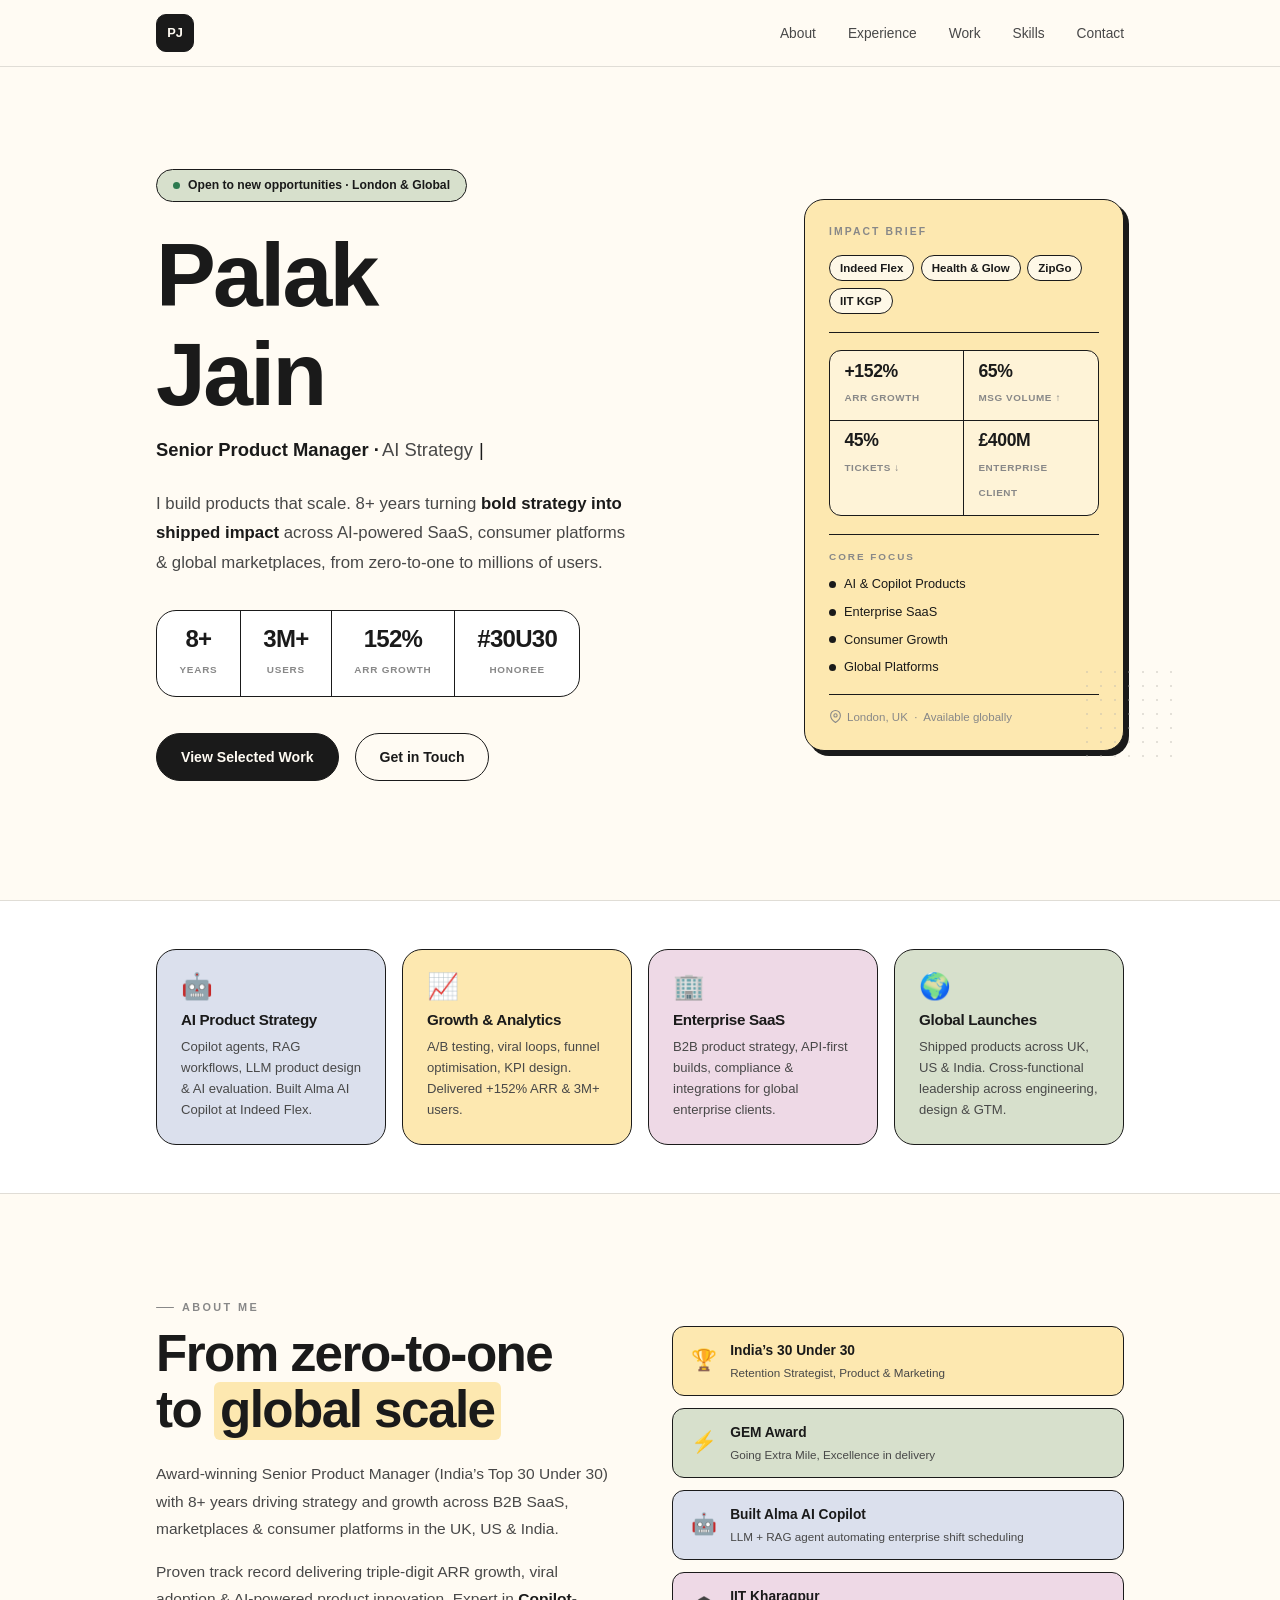
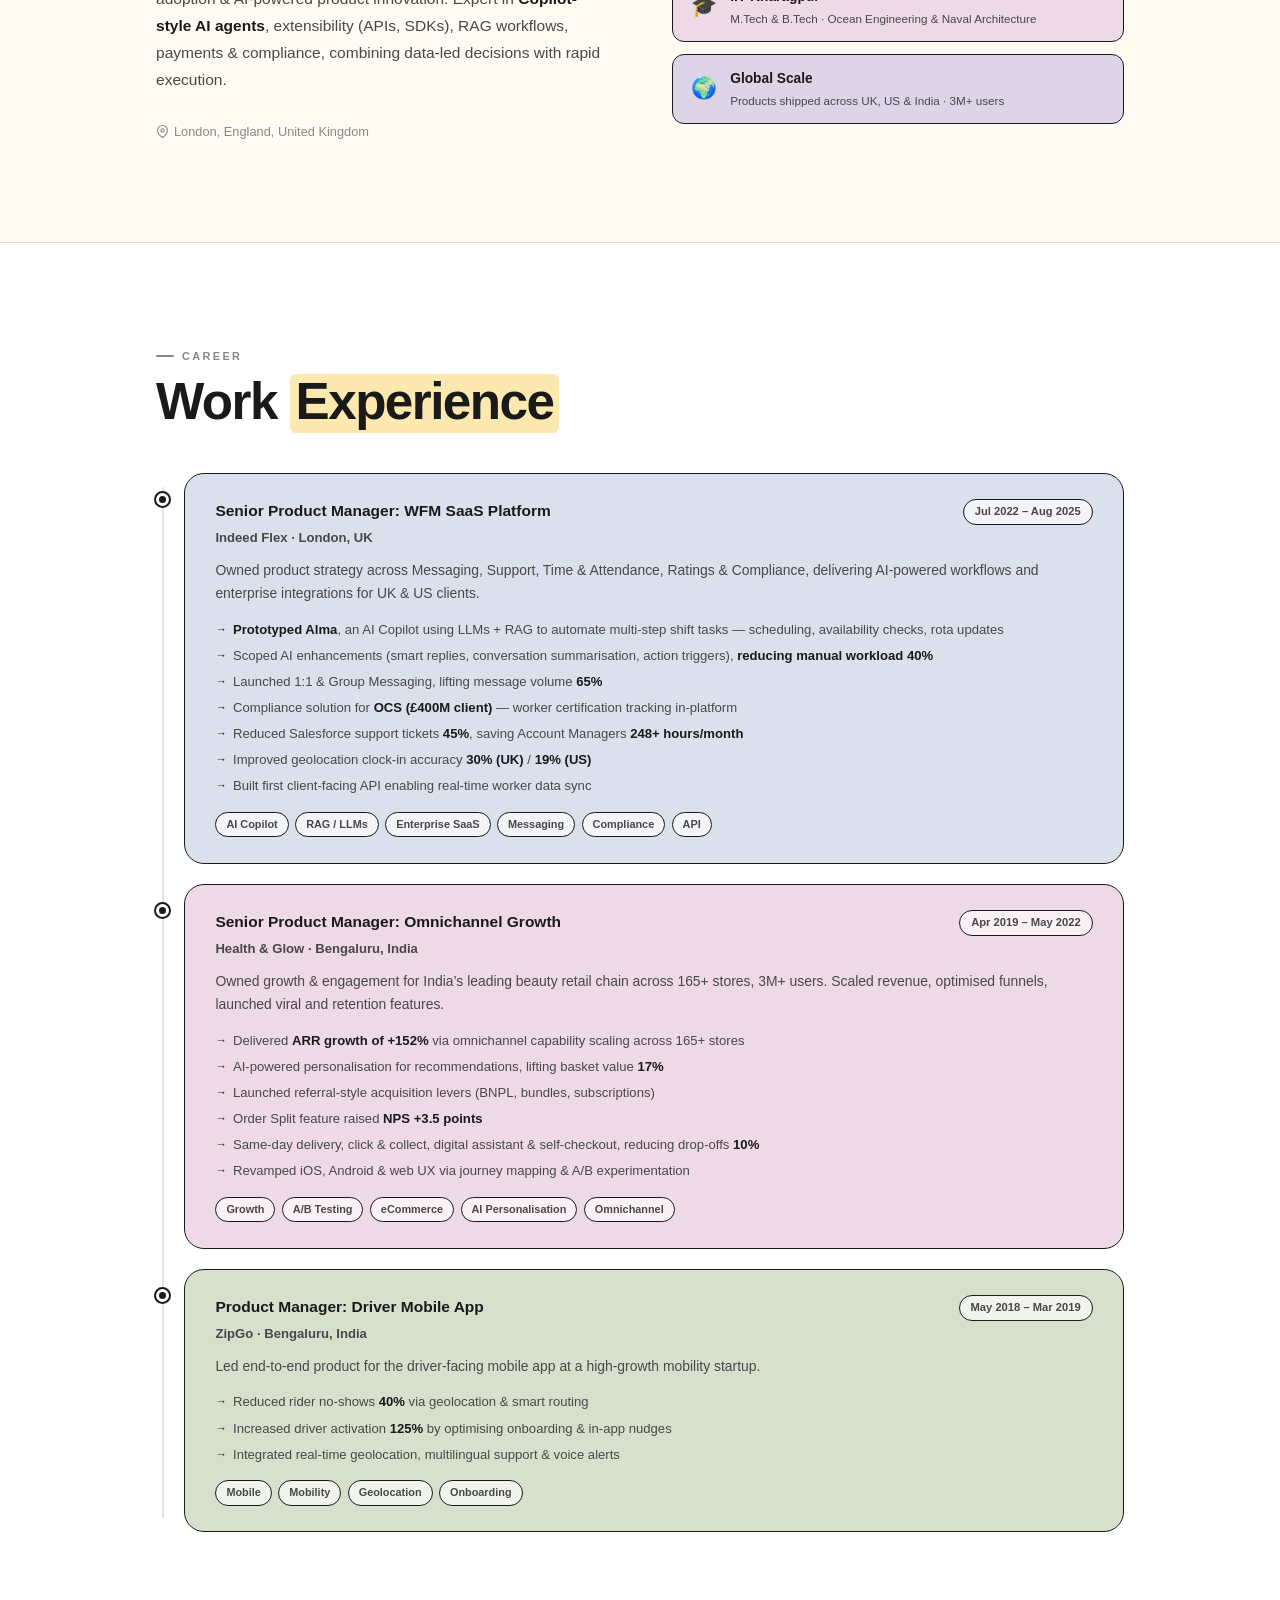
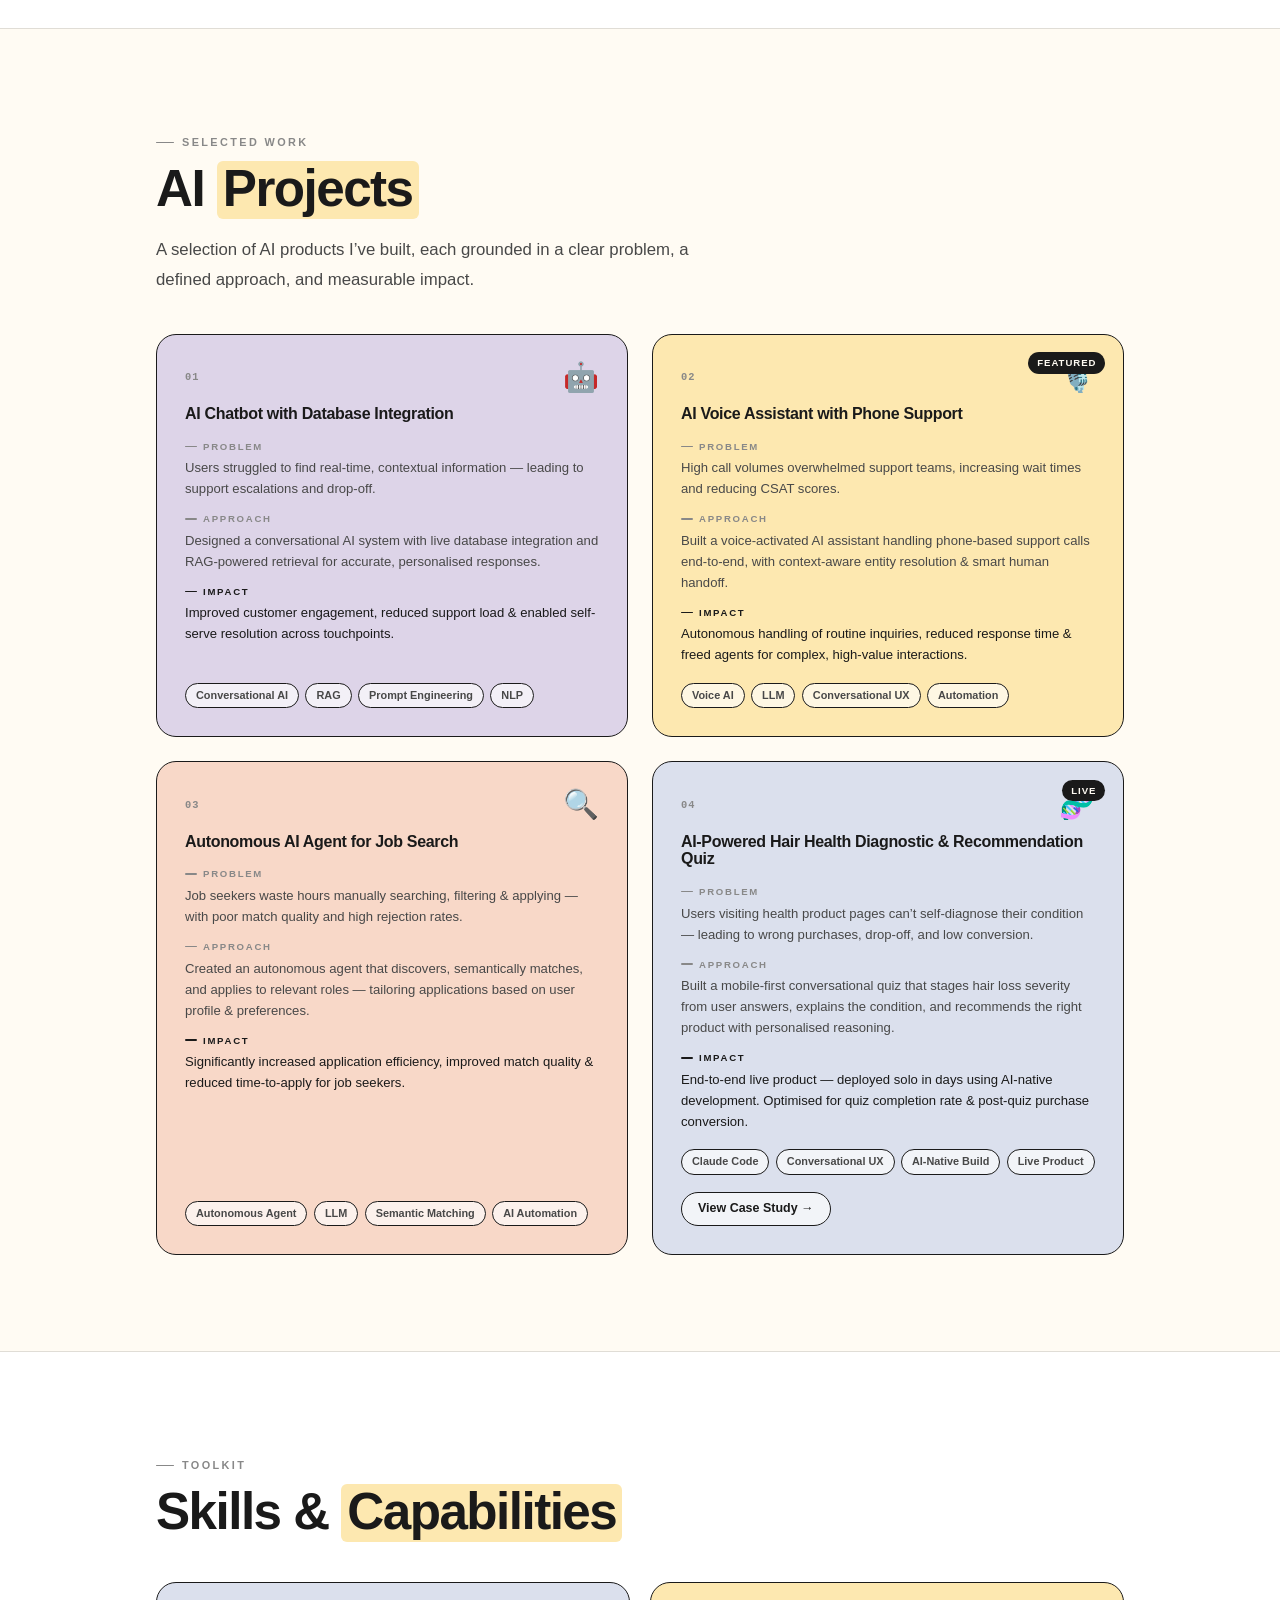
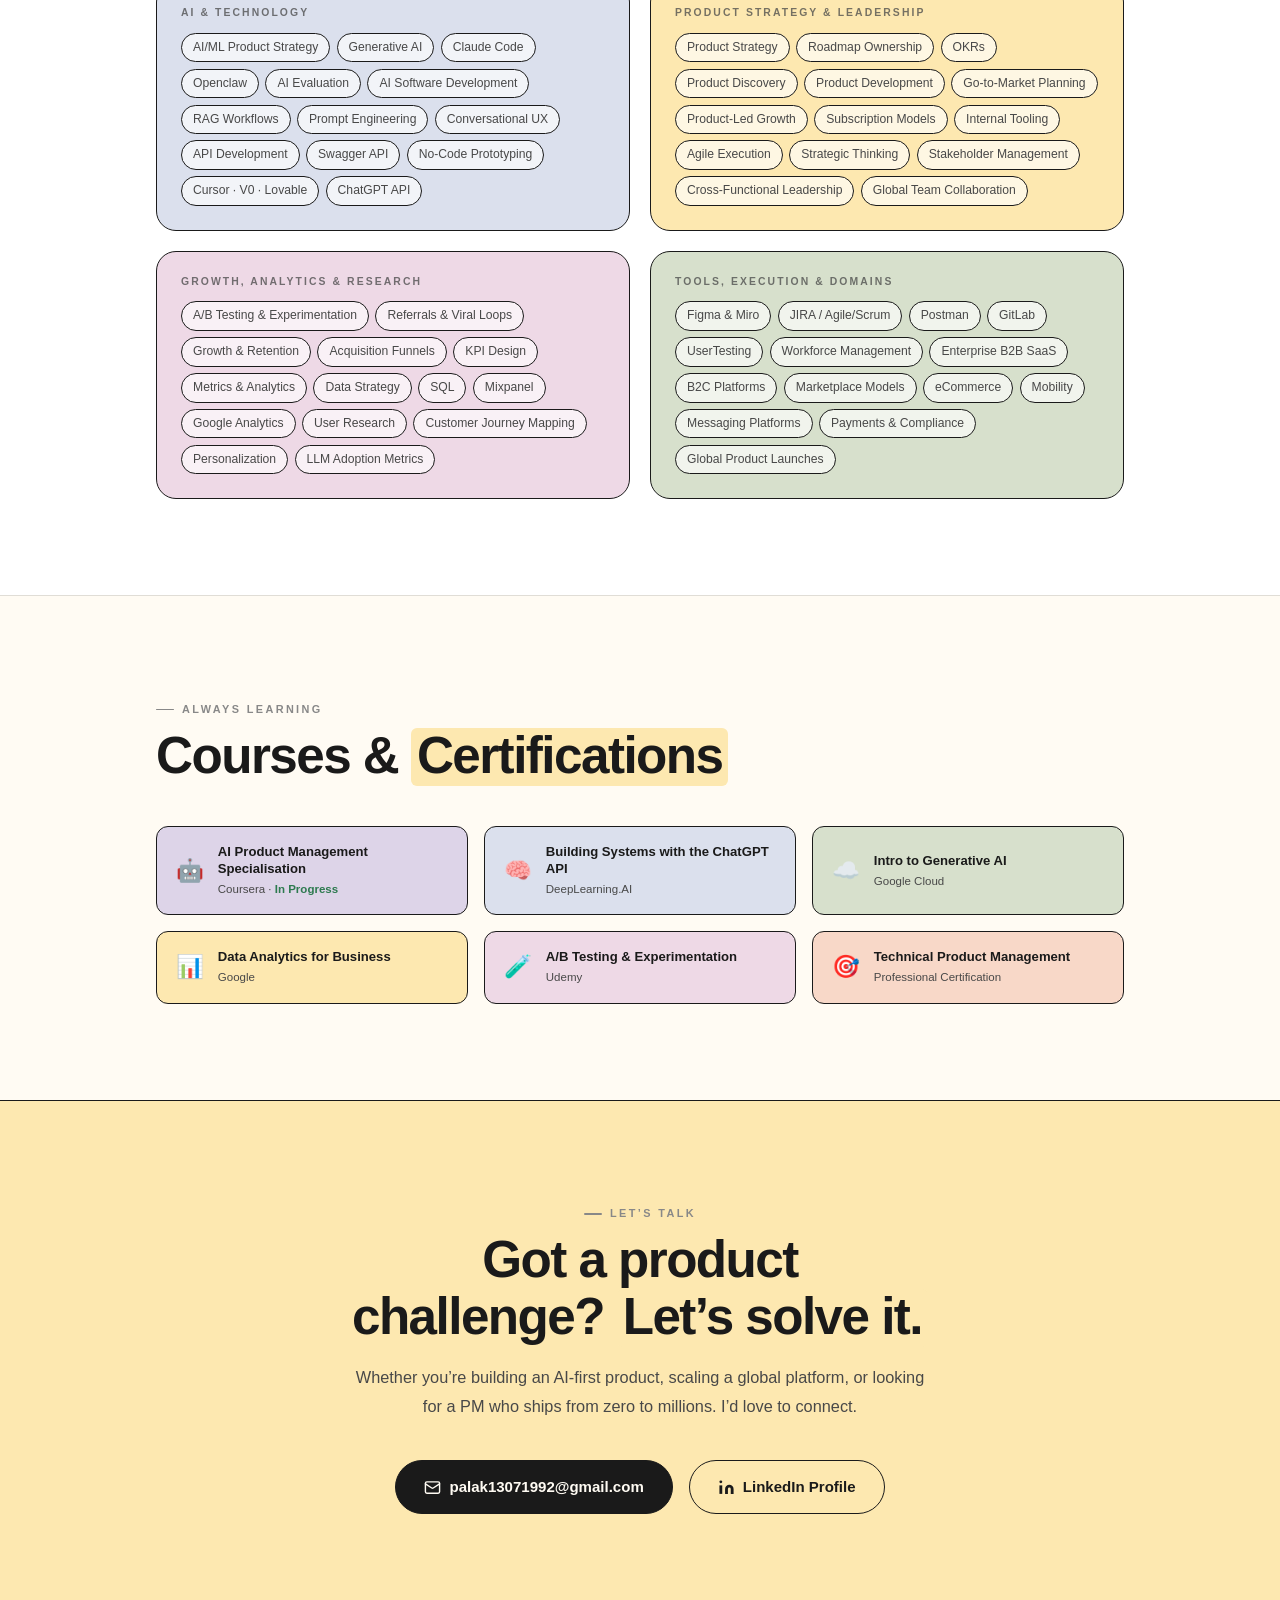
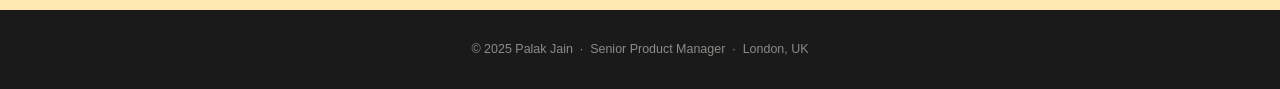
==== commit 12e5cdea: "Add hair analysis case study page and update AI projects grid - New hair-analysis.html: full PM port" ====
--- a/index.html
+++ b/index.html
@@ -36,7 +36,7 @@
 
         <div class="hero-badge fade-in">
           <span class="badge-dot" aria-hidden="true"></span>
-          Open to new opportunities &mdash; London &amp; Global
+          Open to new opportunities · London &amp; Global
         </div>
 
         <h1 class="hero-name fade-in">
@@ -50,7 +50,7 @@
 
         <p class="hero-desc fade-in">
           I build products that scale. 8+ years turning <strong>bold strategy into shipped impact</strong>
-          across AI-powered SaaS, consumer platforms &amp; global marketplaces &mdash; from zero-to-one
+          across AI-powered SaaS, consumer platforms &amp; global marketplaces, from zero-to-one
           to millions of users.
         </p>
 
@@ -187,7 +187,7 @@
             <p class="fade-in">
               Proven track record delivering triple-digit ARR growth, viral adoption &amp; AI-powered product
               innovation. Expert in <strong>Copilot-style AI agents</strong>, extensibility (APIs, SDKs),
-              RAG workflows, payments &amp; compliance &mdash; combining data-led decisions with rapid execution.
+              RAG workflows, payments &amp; compliance, combining data-led decisions with rapid execution.
             </p>
             <div class="about-location fade-in">
               <svg width="13" height="13" viewBox="0 0 24 24" fill="none" stroke="currentColor" stroke-width="2"><path d="M21 10c0 7-9 13-9 13s-9-6-9-13a9 9 0 0 1 18 0z"/><circle cx="12" cy="10" r="3"/></svg>
@@ -200,14 +200,14 @@
               <div class="ach-icon">🏆</div>
               <div class="ach-content">
                 <div class="ach-title">India&rsquo;s 30 Under 30</div>
-                <div class="ach-sub">Retention Strategist &mdash; Product &amp; Marketing</div>
+                <div class="ach-sub">Retention Strategist, Product &amp; Marketing</div>
               </div>
             </div>
             <div class="achievement-card fade-in">
               <div class="ach-icon">⚡</div>
               <div class="ach-content">
                 <div class="ach-title">GEM Award</div>
-                <div class="ach-sub">Going Extra Mile &mdash; Excellence in delivery</div>
+                <div class="ach-sub">Going Extra Mile, Excellence in delivery</div>
               </div>
             </div>
             <div class="achievement-card fade-in">
@@ -228,7 +228,7 @@
               <div class="ach-icon">🌍</div>
               <div class="ach-content">
                 <div class="ach-title">Global Scale</div>
-                <div class="ach-sub">Products shipped across UK, US &amp; India &mdash; 3M+ users</div>
+                <div class="ach-sub">Products shipped across UK, US &amp; India · 3M+ users</div>
               </div>
             </div>
           </div>
@@ -250,14 +250,14 @@
             <div class="timeline-card">
               <div class="timeline-header">
                 <div>
-                  <div class="timeline-role">Senior Product Manager &mdash; WFM SaaS Platform</div>
+                  <div class="timeline-role">Senior Product Manager: WFM SaaS Platform</div>
                   <div class="timeline-company">Indeed Flex &middot; London, UK</div>
                 </div>
                 <div class="timeline-period">Jul 2022 &ndash; Aug 2025</div>
               </div>
               <p class="timeline-summary">
-                Owned product strategy across Messaging, Support, Time &amp; Attendance, Ratings &amp; Compliance
-                &mdash; delivering AI-powered workflows and enterprise integrations for UK &amp; US clients.
+                Owned product strategy across Messaging, Support, Time &amp; Attendance, Ratings &amp; Compliance,
+                delivering AI-powered workflows and enterprise integrations for UK &amp; US clients.
               </p>
               <ul class="timeline-bullets">
                 <li><strong>Prototyped Alma</strong>, an AI Copilot using LLMs + RAG to automate multi-step shift tasks — scheduling, availability checks, rota updates</li>
@@ -284,13 +284,13 @@
             <div class="timeline-card">
               <div class="timeline-header">
                 <div>
-                  <div class="timeline-role">Senior Product Manager &mdash; Omnichannel Growth</div>
+                  <div class="timeline-role">Senior Product Manager: Omnichannel Growth</div>
                   <div class="timeline-company">Health &amp; Glow &middot; Bengaluru, India</div>
                 </div>
                 <div class="timeline-period">Apr 2019 &ndash; May 2022</div>
               </div>
               <p class="timeline-summary">
-                Owned growth &amp; engagement for India&rsquo;s leading beauty retail chain &mdash; 165+ stores,
+                Owned growth &amp; engagement for India&rsquo;s leading beauty retail chain across 165+ stores,
                 3M+ users. Scaled revenue, optimised funnels, launched viral and retention features.
               </p>
               <ul class="timeline-bullets">
@@ -316,7 +316,7 @@
             <div class="timeline-card">
               <div class="timeline-header">
                 <div>
-                  <div class="timeline-role">Product Manager &mdash; Driver Mobile App</div>
+                  <div class="timeline-role">Product Manager: Driver Mobile App</div>
                   <div class="timeline-company">ZipGo &middot; Bengaluru, India</div>
                 </div>
                 <div class="timeline-period">May 2018 &ndash; Mar 2019</div>
@@ -347,7 +347,7 @@
       <div class="container">
         <div class="section-label fade-in">Selected Work</div>
         <h2 class="fade-in">AI <span class="highlight">Projects</span></h2>
-        <p class="section-intro fade-in">A selection of AI products I&rsquo;ve built &mdash; each grounded in a clear problem, a defined approach, and measurable impact.</p>
+        <p class="section-intro fade-in">A selection of AI products I&rsquo;ve built, each grounded in a clear problem, a defined approach, and measurable impact.</p>
 
         <div class="work-grid">
 
@@ -440,6 +440,40 @@
               <span class="tag">Semantic Matching</span>
               <span class="tag">AI Automation</span>
             </div>
+          </article>
+
+          <article class="work-card fade-in" aria-label="AI Hair Health Diagnostic case study">
+            <div class="work-featured-badge">Live</div>
+            <div class="work-card-top">
+              <div class="work-num">04</div>
+              <div class="work-icon">🧬</div>
+            </div>
+            <h3>AI-Powered Hair Health Diagnostic &amp; Recommendation Quiz</h3>
+
+            <div class="case-study">
+              <div class="cs-block">
+                <div class="cs-label">Problem</div>
+                <p>Users visiting health product pages can&rsquo;t self-diagnose their condition — leading to wrong purchases, drop-off, and low conversion.</p>
+              </div>
+              <div class="cs-block">
+                <div class="cs-label">Approach</div>
+                <p>Built a mobile-first conversational quiz that stages hair loss severity from user answers, explains the condition, and recommends the right product with personalised reasoning.</p>
+              </div>
+              <div class="cs-block cs-impact">
+                <div class="cs-label">Impact</div>
+                <p>End-to-end live product — deployed solo in days using AI-native development. Optimised for quiz completion rate &amp; post-quiz purchase conversion.</p>
+              </div>
+            </div>
+
+            <div class="work-tags">
+              <span class="tag">Claude Code</span>
+              <span class="tag">Conversational UX</span>
+              <span class="tag">AI-Native Build</span>
+              <span class="tag">Live Product</span>
+            </div>
+            <a href="hair-analysis.html" class="work-card-link" aria-label="View Hair Diagnostic case study">
+              View Case Study &rarr;
+            </a>
           </article>
 
         </div>
@@ -597,7 +631,7 @@
           <h2 class="fade-in">Got a product<br />challenge? <span class="highlight">Let&rsquo;s solve it.</span></h2>
           <p class="contact-desc fade-in">
             Whether you&rsquo;re building an AI-first product, scaling a global platform, or looking for a
-            PM who ships from zero to millions &mdash; I&rsquo;d love to connect.
+            PM who ships from zero to millions. I&rsquo;d love to connect.
           </p>
           <div class="contact-links fade-in">
             <a href="mailto:palak13071992@gmail.com" class="btn btn-primary btn-lg" aria-label="Email Palak Jain">
--- a/style.css
+++ b/style.css
@@ -543,7 +543,7 @@
 
 .work-grid {
   display: grid;
-  grid-template-columns: repeat(3, 1fr);
+  grid-template-columns: repeat(2, 1fr);
   gap: 1.5rem;
 }
 
@@ -558,6 +558,25 @@
 .work-card:nth-child(1) { background: var(--purple); }
 .work-card:nth-child(2) { background: var(--yellow); }
 .work-card:nth-child(3) { background: var(--peach);  }
+.work-card:nth-child(4) { background: var(--blue);   }
+
+.work-card-link {
+  display: inline-flex; align-items: center; gap: 6px;
+  margin-top: 1.1rem;
+  font-size: 0.78rem; font-weight: 700;
+  color: var(--text);
+  border: var(--border);
+  border-radius: var(--pill);
+  padding: 6px 16px;
+  background: rgba(255,255,255,0.65);
+  transition: transform 0.18s, box-shadow 0.18s, background 0.18s;
+  align-self: flex-start;
+}
+.work-card-link:hover {
+  transform: translate(-2px,-2px);
+  box-shadow: var(--shadow-sm);
+  background: var(--text); color: var(--bg);
+}
 
 .work-featured-badge {
   position: absolute; top: 1.1rem; right: 1.1rem;
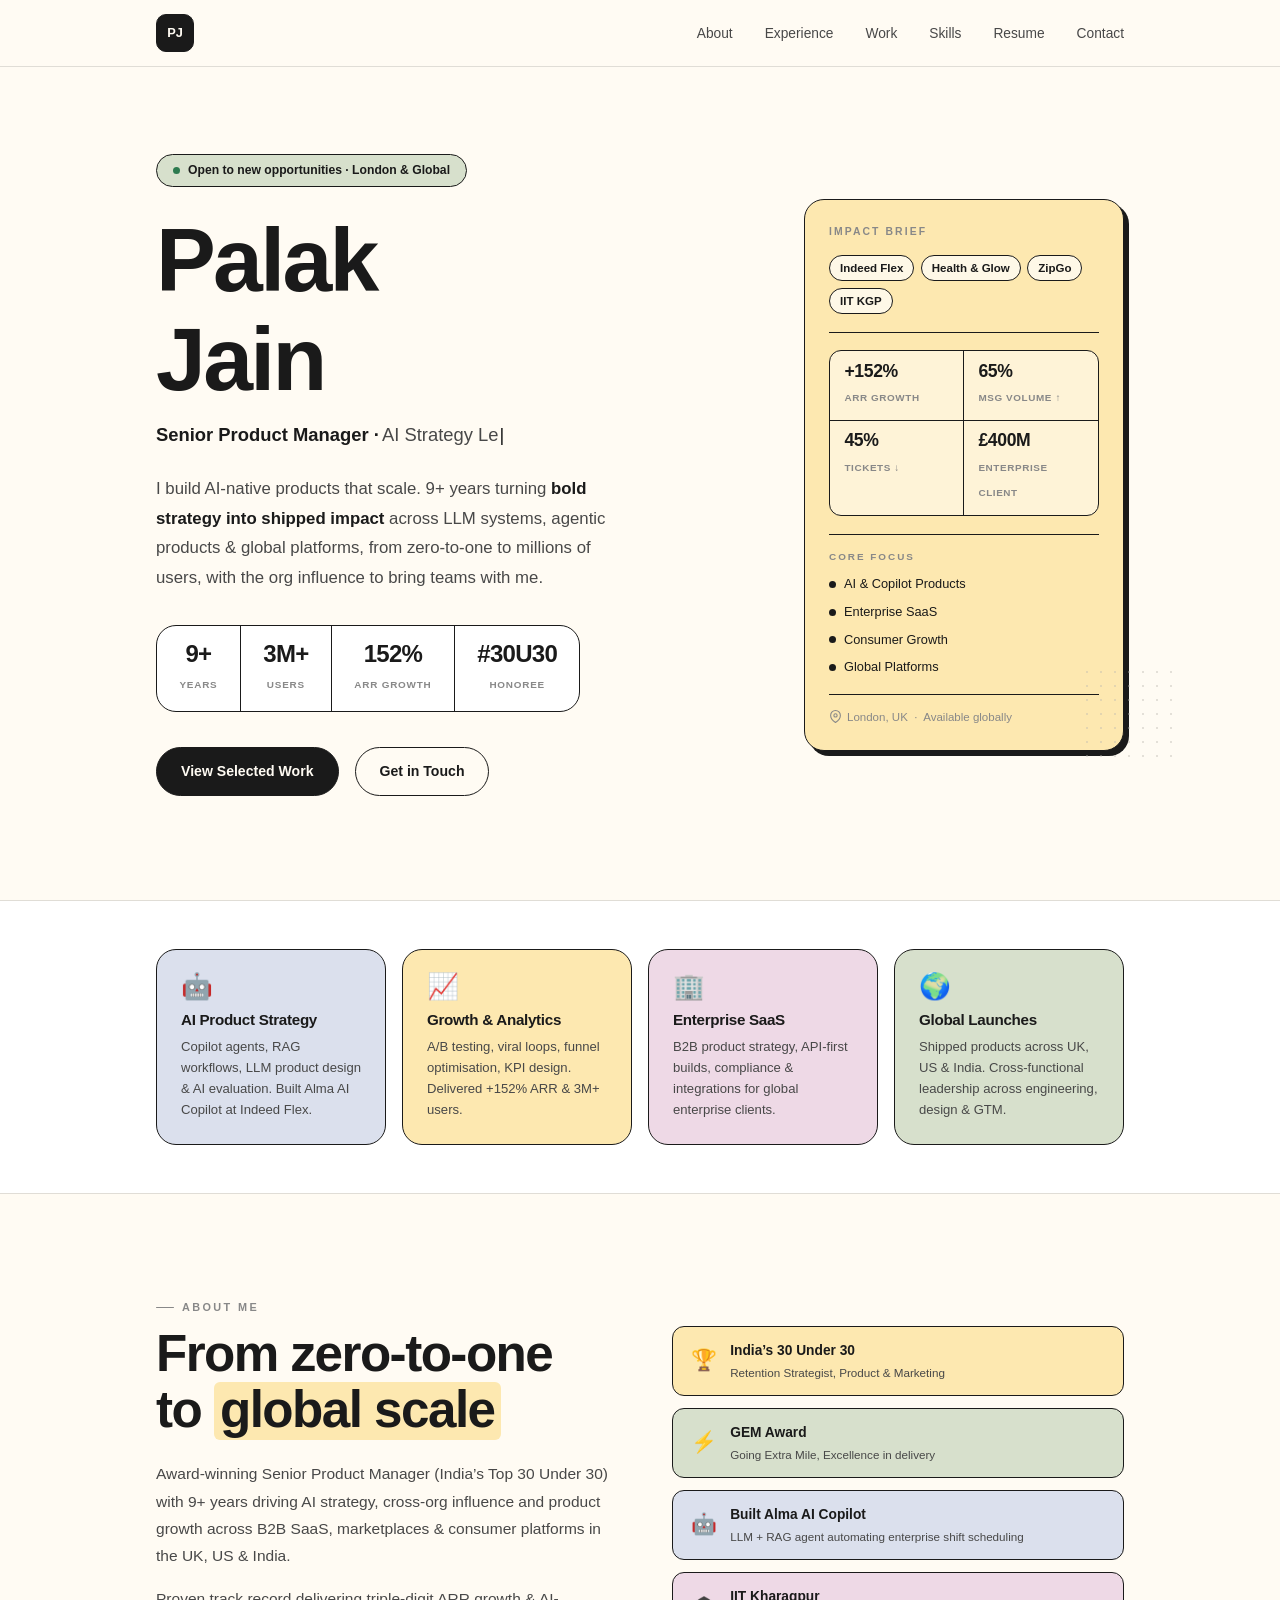
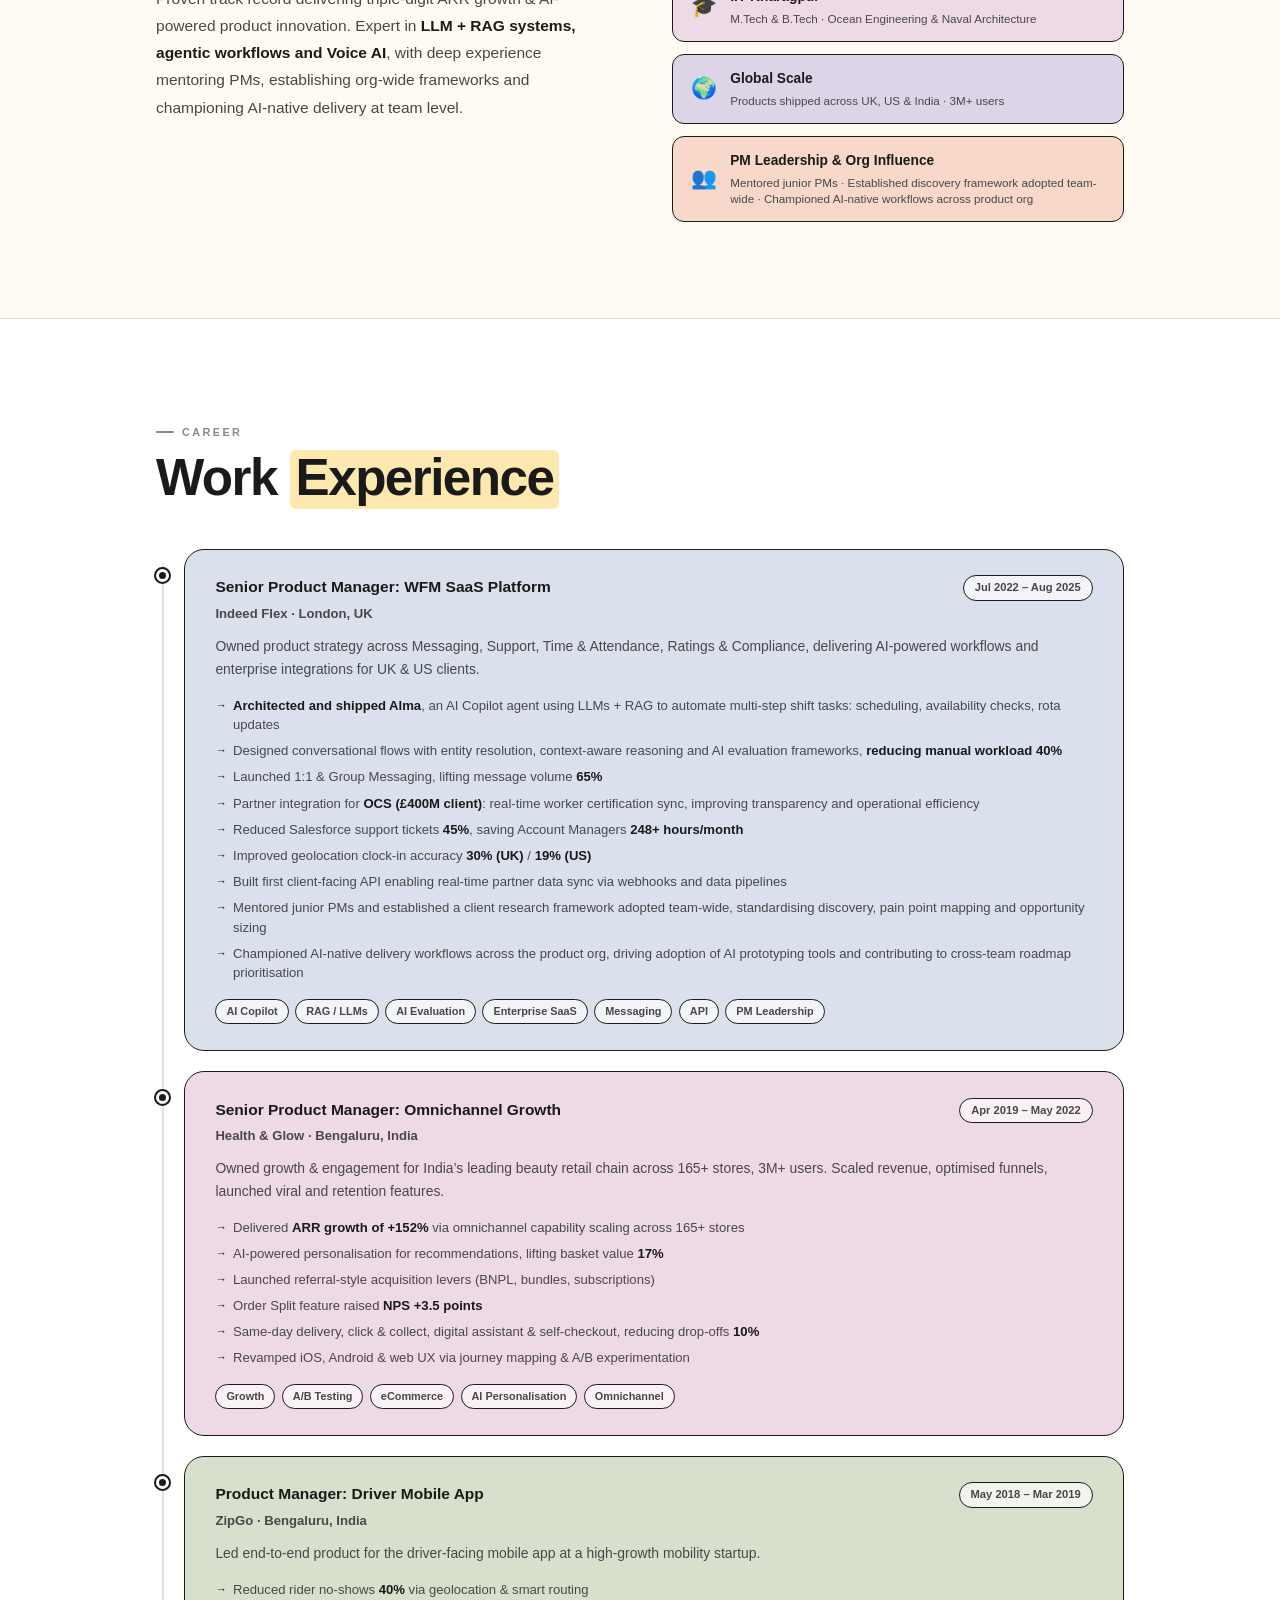
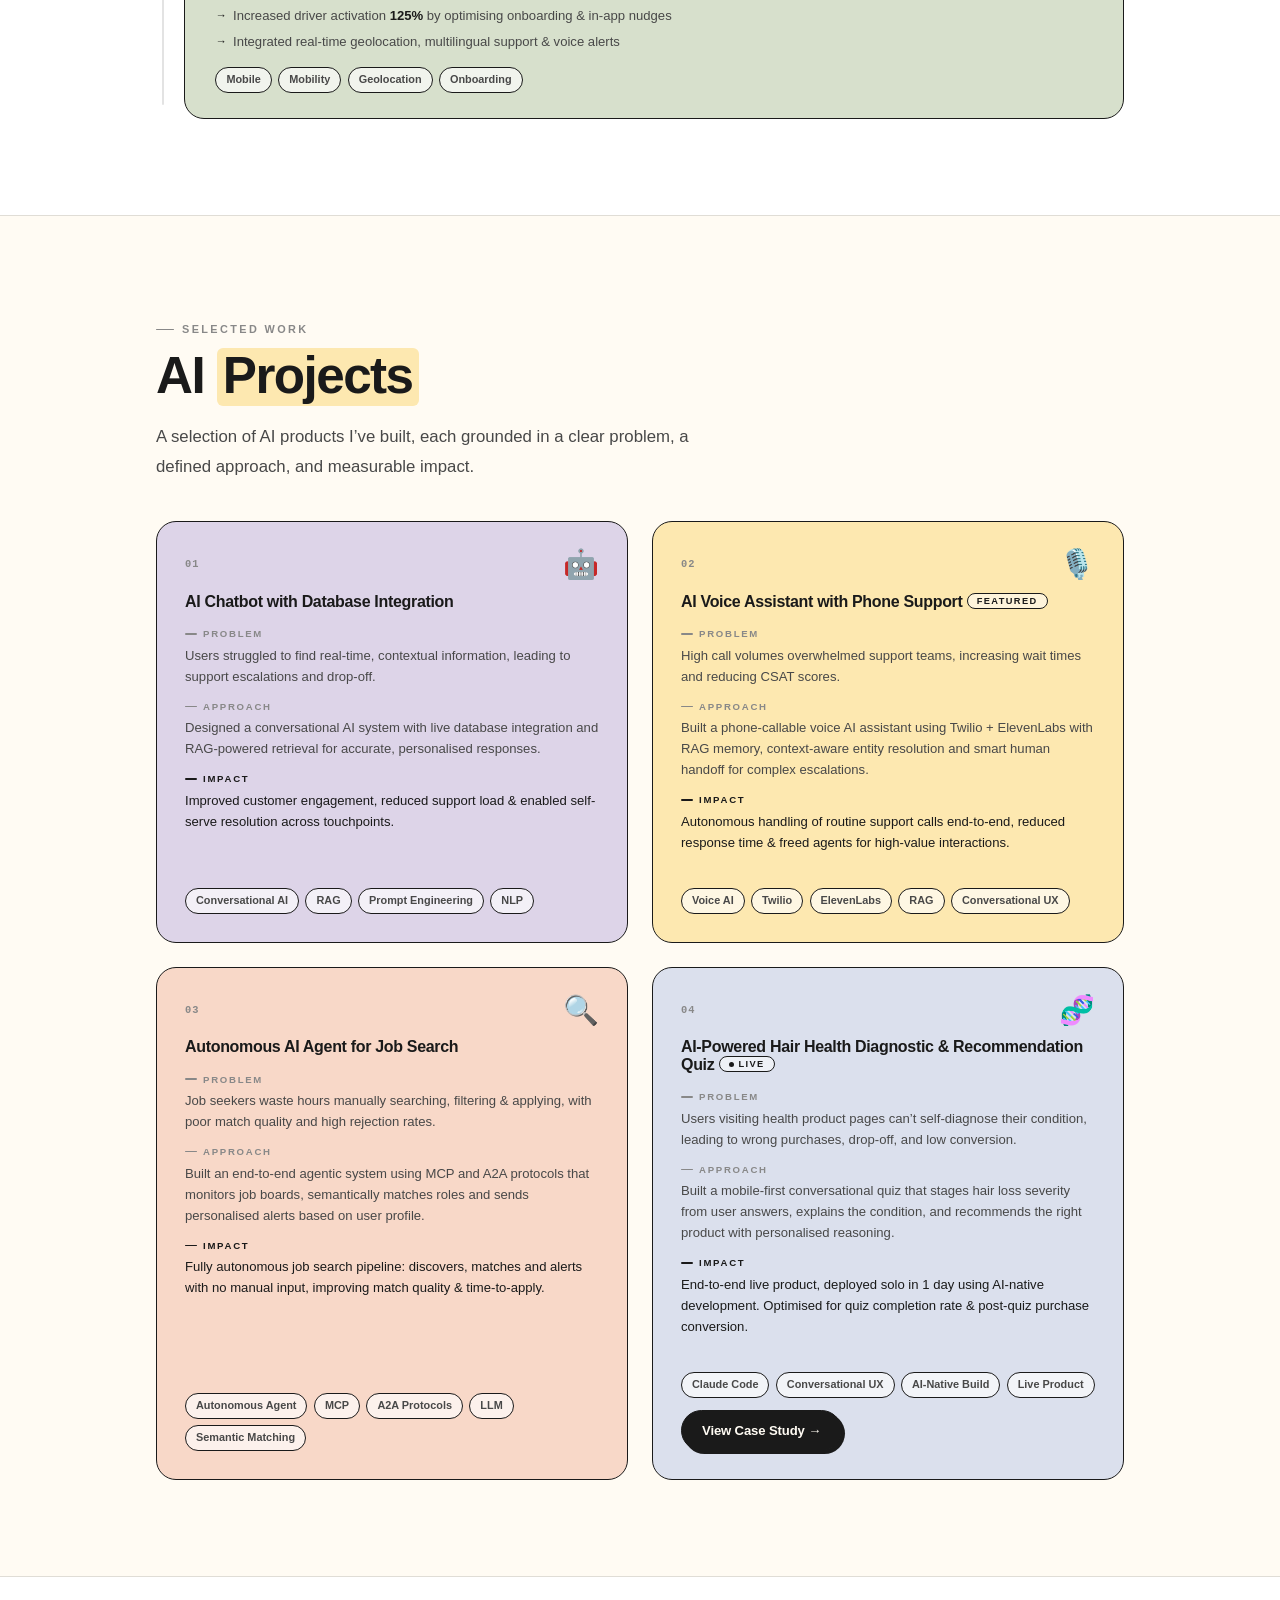
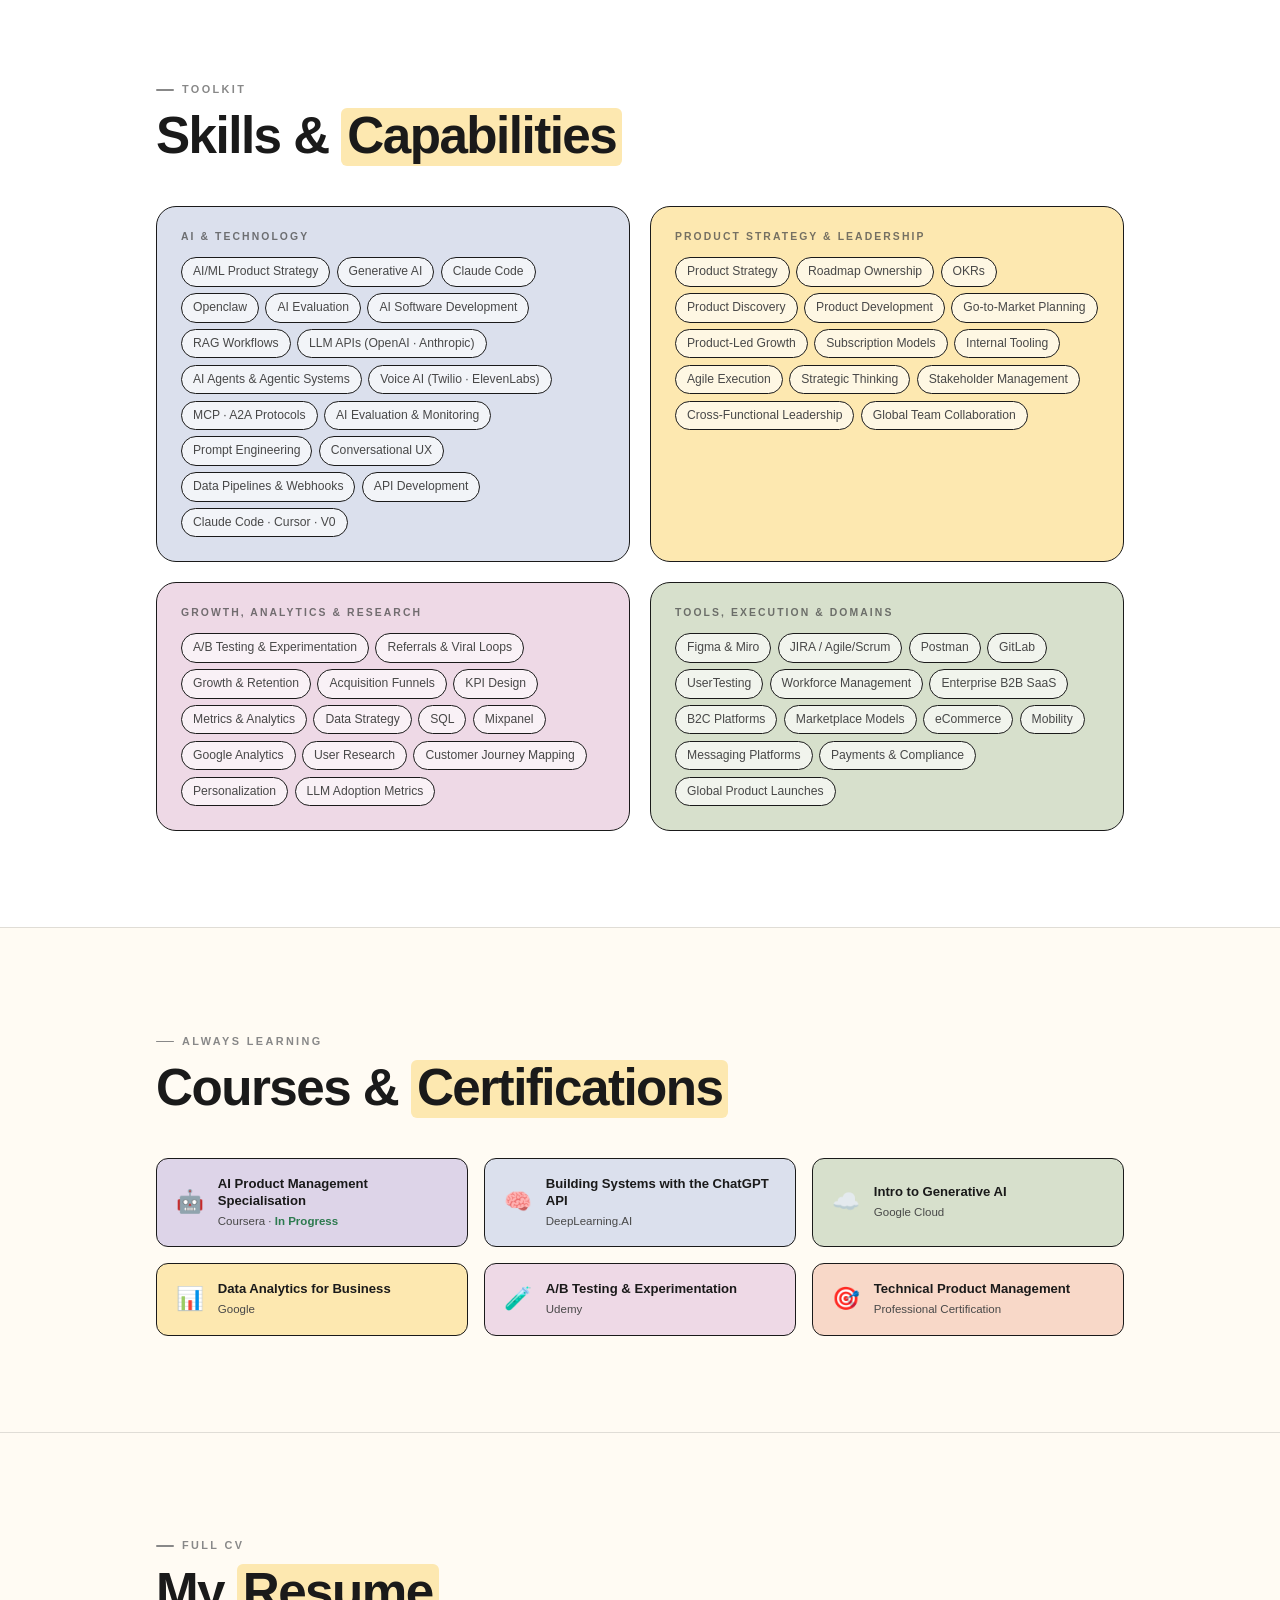
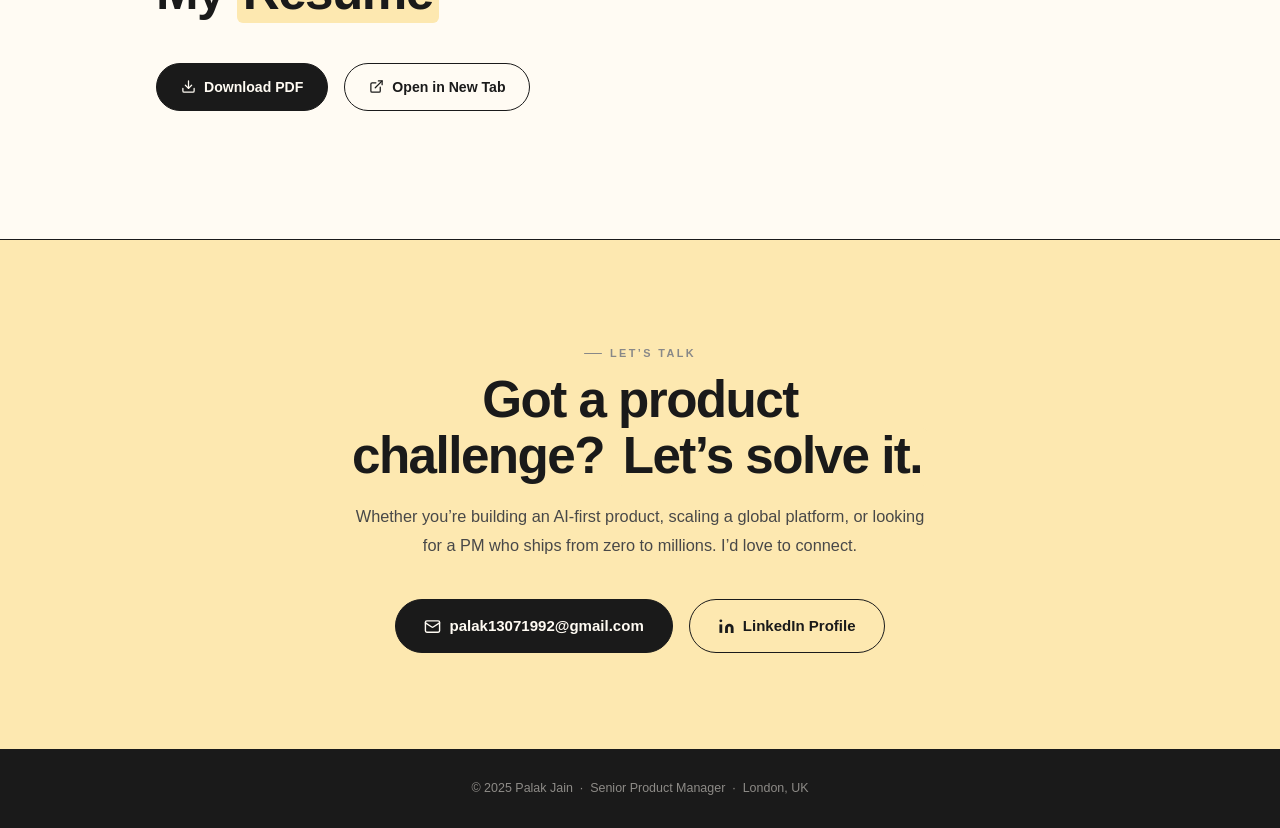
==== commit 6a338888: "Strengthen portfolio for Staff/Lead/Senior AI PM positioning - Update years to 9+, hero and about co" ====
--- a/index.html
+++ b/index.html
@@ -3,10 +3,10 @@
 <head>
   <meta charset="UTF-8" />
   <meta name="viewport" content="width=device-width, initial-scale=1.0" />
-  <meta name="description" content="Palak Jain — Senior Product Manager. 8+ years delivering triple-digit ARR growth and AI-powered products across enterprise SaaS, consumer platforms & marketplaces. India's Top 30 Under 30. IIT KGP. London." />
-  <meta property="og:title" content="Palak Jain — Senior Product Manager" />
+  <meta name="description" content="Palak Jain, Senior Product Manager. 9+ years delivering triple-digit ARR growth and AI-powered products across enterprise SaaS, consumer platforms &amp; marketplaces. India's Top 30 Under 30. IIT KGP. London." />
+  <meta property="og:title" content="Palak Jain · Senior Product Manager" />
   <meta property="og:description" content="Senior PM | AI Strategy | 30 Under 30 | Indeed · Health & Glow | IIT KGP | London" />
-  <title>Palak Jain — Senior Product Manager</title>
+  <title>Palak Jain · Senior Product Manager</title>
   <link rel="stylesheet" href="style.css" />
 </head>
 <body>
@@ -23,6 +23,7 @@
         <li><a href="#experience">Experience</a></li>
         <li><a href="#work">Work</a></li>
         <li><a href="#skills">Skills</a></li>
+        <li><a href="#resume">Resume</a></li>
         <li><a href="#contact">Contact</a></li>
       </ul>
     </div>
@@ -49,14 +50,14 @@
         </div>
 
         <p class="hero-desc fade-in">
-          I build products that scale. 8+ years turning <strong>bold strategy into shipped impact</strong>
-          across AI-powered SaaS, consumer platforms &amp; global marketplaces, from zero-to-one
-          to millions of users.
+          I build AI-native products that scale. 9+ years turning <strong>bold strategy into shipped impact</strong>
+          across LLM systems, agentic products &amp; global platforms, from zero-to-one
+          to millions of users, with the org influence to bring teams with me.
         </p>
 
         <div class="hero-stats fade-in" aria-label="Key impact metrics">
           <div class="stat">
-            <span class="stat-value">8+</span>
+            <span class="stat-value">9+</span>
             <span class="stat-label">Years</span>
           </div>
           <div class="stat">
@@ -181,13 +182,13 @@
               From zero-to-one<br />to <span class="highlight">global scale</span>
             </h2>
             <p class="fade-in">
-              Award-winning Senior Product Manager (India&rsquo;s Top 30 Under 30) with 8+ years driving
-              strategy and growth across B2B SaaS, marketplaces &amp; consumer platforms in the UK, US &amp; India.
+              Award-winning Senior Product Manager (India&rsquo;s Top 30 Under 30) with 9+ years driving
+              AI strategy, cross-org influence and product growth across B2B SaaS, marketplaces &amp; consumer platforms in the UK, US &amp; India.
             </p>
             <p class="fade-in">
-              Proven track record delivering triple-digit ARR growth, viral adoption &amp; AI-powered product
-              innovation. Expert in <strong>Copilot-style AI agents</strong>, extensibility (APIs, SDKs),
-              RAG workflows, payments &amp; compliance, combining data-led decisions with rapid execution.
+              Proven track record delivering triple-digit ARR growth &amp; AI-powered product innovation.
+              Expert in <strong>LLM + RAG systems, agentic workflows and Voice AI</strong>, with deep experience
+              mentoring PMs, establishing org-wide frameworks and championing AI-native delivery at team level.
             </p>
             <div class="about-location fade-in">
               <svg width="13" height="13" viewBox="0 0 24 24" fill="none" stroke="currentColor" stroke-width="2"><path d="M21 10c0 7-9 13-9 13s-9-6-9-13a9 9 0 0 1 18 0z"/><circle cx="12" cy="10" r="3"/></svg>
@@ -229,6 +230,13 @@
               <div class="ach-content">
                 <div class="ach-title">Global Scale</div>
                 <div class="ach-sub">Products shipped across UK, US &amp; India · 3M+ users</div>
+              </div>
+            </div>
+            <div class="achievement-card fade-in">
+              <div class="ach-icon">👥</div>
+              <div class="ach-content">
+                <div class="ach-title">PM Leadership &amp; Org Influence</div>
+                <div class="ach-sub">Mentored junior PMs · Established discovery framework adopted team-wide · Championed AI-native workflows across product org</div>
               </div>
             </div>
           </div>
@@ -260,21 +268,24 @@
                 delivering AI-powered workflows and enterprise integrations for UK &amp; US clients.
               </p>
               <ul class="timeline-bullets">
-                <li><strong>Prototyped Alma</strong>, an AI Copilot using LLMs + RAG to automate multi-step shift tasks — scheduling, availability checks, rota updates</li>
-                <li>Scoped AI enhancements (smart replies, conversation summarisation, action triggers), <strong>reducing manual workload 40%</strong></li>
+                <li><strong>Architected and shipped Alma</strong>, an AI Copilot agent using LLMs + RAG to automate multi-step shift tasks: scheduling, availability checks, rota updates</li>
+                <li>Designed conversational flows with entity resolution, context-aware reasoning and AI evaluation frameworks, <strong>reducing manual workload 40%</strong></li>
                 <li>Launched 1:1 &amp; Group Messaging, lifting message volume <strong>65%</strong></li>
-                <li>Compliance solution for <strong>OCS (£400M client)</strong> — worker certification tracking in-platform</li>
+                <li>Partner integration for <strong>OCS (£400M client)</strong>: real-time worker certification sync, improving transparency and operational efficiency</li>
                 <li>Reduced Salesforce support tickets <strong>45%</strong>, saving Account Managers <strong>248+ hours/month</strong></li>
                 <li>Improved geolocation clock-in accuracy <strong>30% (UK)</strong> / <strong>19% (US)</strong></li>
-                <li>Built first client-facing API enabling real-time worker data sync</li>
+                <li>Built first client-facing API enabling real-time partner data sync via webhooks and data pipelines</li>
+                <li>Mentored junior PMs and established a client research framework adopted team-wide, standardising discovery, pain point mapping and opportunity sizing</li>
+                <li>Championed AI-native delivery workflows across the product org, driving adoption of AI prototyping tools and contributing to cross-team roadmap prioritisation</li>
               </ul>
               <div class="timeline-tags">
                 <span class="tag">AI Copilot</span>
                 <span class="tag">RAG / LLMs</span>
+                <span class="tag">AI Evaluation</span>
                 <span class="tag">Enterprise SaaS</span>
                 <span class="tag">Messaging</span>
-                <span class="tag">Compliance</span>
                 <span class="tag">API</span>
+                <span class="tag">PM Leadership</span>
               </div>
             </div>
           </div>
@@ -361,7 +372,7 @@
             <div class="case-study">
               <div class="cs-block">
                 <div class="cs-label">Problem</div>
-                <p>Users struggled to find real-time, contextual information — leading to support escalations and drop-off.</p>
+                <p>Users struggled to find real-time, contextual information, leading to support escalations and drop-off.</p>
               </div>
               <div class="cs-block">
                 <div class="cs-label">Approach</div>
@@ -373,21 +384,22 @@
               </div>
             </div>
 
-            <div class="work-tags">
-              <span class="tag">Conversational AI</span>
-              <span class="tag">RAG</span>
-              <span class="tag">Prompt Engineering</span>
-              <span class="tag">NLP</span>
+            <div class="work-card-footer">
+              <div class="work-tags">
+                <span class="tag">Conversational AI</span>
+                <span class="tag">RAG</span>
+                <span class="tag">Prompt Engineering</span>
+                <span class="tag">NLP</span>
+              </div>
             </div>
           </article>
 
           <article class="work-card work-card--featured fade-in" aria-label="AI Voice Assistant case study">
-            <div class="work-featured-badge">Featured</div>
             <div class="work-card-top">
               <div class="work-num">02</div>
               <div class="work-icon">🎙️</div>
             </div>
-            <h3>AI Voice Assistant with Phone Support</h3>
+            <h3>AI Voice Assistant with Phone Support <span class="work-featured-badge">Featured</span></h3>
 
             <div class="case-study">
               <div class="cs-block">
@@ -396,19 +408,22 @@
               </div>
               <div class="cs-block">
                 <div class="cs-label">Approach</div>
-                <p>Built a voice-activated AI assistant handling phone-based support calls end-to-end, with context-aware entity resolution &amp; smart human handoff.</p>
+                <p>Built a phone-callable voice AI assistant using Twilio + ElevenLabs with RAG memory, context-aware entity resolution and smart human handoff for complex escalations.</p>
               </div>
               <div class="cs-block cs-impact">
                 <div class="cs-label">Impact</div>
-                <p>Autonomous handling of routine inquiries, reduced response time &amp; freed agents for complex, high-value interactions.</p>
-              </div>
-            </div>
-
-            <div class="work-tags">
-              <span class="tag">Voice AI</span>
-              <span class="tag">LLM</span>
-              <span class="tag">Conversational UX</span>
-              <span class="tag">Automation</span>
+                <p>Autonomous handling of routine support calls end-to-end, reduced response time &amp; freed agents for high-value interactions.</p>
+              </div>
+            </div>
+
+            <div class="work-card-footer">
+              <div class="work-tags">
+                <span class="tag">Voice AI</span>
+                <span class="tag">Twilio</span>
+                <span class="tag">ElevenLabs</span>
+                <span class="tag">RAG</span>
+                <span class="tag">Conversational UX</span>
+              </div>
             </div>
           </article>
 
@@ -422,38 +437,40 @@
             <div class="case-study">
               <div class="cs-block">
                 <div class="cs-label">Problem</div>
-                <p>Job seekers waste hours manually searching, filtering &amp; applying — with poor match quality and high rejection rates.</p>
+                <p>Job seekers waste hours manually searching, filtering &amp; applying, with poor match quality and high rejection rates.</p>
               </div>
               <div class="cs-block">
                 <div class="cs-label">Approach</div>
-                <p>Created an autonomous agent that discovers, semantically matches, and applies to relevant roles — tailoring applications based on user profile &amp; preferences.</p>
+                <p>Built an end-to-end agentic system using MCP and A2A protocols that monitors job boards, semantically matches roles and sends personalised alerts based on user profile.</p>
               </div>
               <div class="cs-block cs-impact">
                 <div class="cs-label">Impact</div>
-                <p>Significantly increased application efficiency, improved match quality &amp; reduced time-to-apply for job seekers.</p>
-              </div>
-            </div>
-
-            <div class="work-tags">
-              <span class="tag">Autonomous Agent</span>
-              <span class="tag">LLM</span>
-              <span class="tag">Semantic Matching</span>
-              <span class="tag">AI Automation</span>
+                <p>Fully autonomous job search pipeline: discovers, matches and alerts with no manual input, improving match quality &amp; time-to-apply.</p>
+              </div>
+            </div>
+
+            <div class="work-card-footer">
+              <div class="work-tags">
+                <span class="tag">Autonomous Agent</span>
+                <span class="tag">MCP</span>
+                <span class="tag">A2A Protocols</span>
+                <span class="tag">LLM</span>
+                <span class="tag">Semantic Matching</span>
+              </div>
             </div>
           </article>
 
           <article class="work-card fade-in" aria-label="AI Hair Health Diagnostic case study">
-            <div class="work-featured-badge">Live</div>
             <div class="work-card-top">
               <div class="work-num">04</div>
               <div class="work-icon">🧬</div>
             </div>
-            <h3>AI-Powered Hair Health Diagnostic &amp; Recommendation Quiz</h3>
+            <h3>AI-Powered Hair Health Diagnostic &amp; Recommendation Quiz <span class="work-live-badge"><span class="live-dot"></span>Live</span></h3>
 
             <div class="case-study">
               <div class="cs-block">
                 <div class="cs-label">Problem</div>
-                <p>Users visiting health product pages can&rsquo;t self-diagnose their condition — leading to wrong purchases, drop-off, and low conversion.</p>
+                <p>Users visiting health product pages can&rsquo;t self-diagnose their condition, leading to wrong purchases, drop-off, and low conversion.</p>
               </div>
               <div class="cs-block">
                 <div class="cs-label">Approach</div>
@@ -461,19 +478,21 @@
               </div>
               <div class="cs-block cs-impact">
                 <div class="cs-label">Impact</div>
-                <p>End-to-end live product — deployed solo in days using AI-native development. Optimised for quiz completion rate &amp; post-quiz purchase conversion.</p>
-              </div>
-            </div>
-
-            <div class="work-tags">
-              <span class="tag">Claude Code</span>
-              <span class="tag">Conversational UX</span>
-              <span class="tag">AI-Native Build</span>
-              <span class="tag">Live Product</span>
-            </div>
-            <a href="hair-analysis.html" class="work-card-link" aria-label="View Hair Diagnostic case study">
-              View Case Study &rarr;
-            </a>
+                <p>End-to-end live product, deployed solo in 1 day using AI-native development. Optimised for quiz completion rate &amp; post-quiz purchase conversion.</p>
+              </div>
+            </div>
+
+            <div class="work-card-footer">
+              <div class="work-tags">
+                <span class="tag">Claude Code</span>
+                <span class="tag">Conversational UX</span>
+                <span class="tag">AI-Native Build</span>
+                <span class="tag">Live Product</span>
+              </div>
+              <a href="hair-analysis.html" class="work-card-link" aria-label="View Hair Diagnostic case study">
+                View Case Study &rarr;
+              </a>
+            </div>
           </article>
 
         </div>
@@ -497,13 +516,16 @@
               <span class="skill-tag">AI Evaluation</span>
               <span class="skill-tag">AI Software Development</span>
               <span class="skill-tag">RAG Workflows</span>
+              <span class="skill-tag">LLM APIs (OpenAI · Anthropic)</span>
+              <span class="skill-tag">AI Agents &amp; Agentic Systems</span>
+              <span class="skill-tag">Voice AI (Twilio · ElevenLabs)</span>
+              <span class="skill-tag">MCP · A2A Protocols</span>
+              <span class="skill-tag">AI Evaluation &amp; Monitoring</span>
               <span class="skill-tag">Prompt Engineering</span>
               <span class="skill-tag">Conversational UX</span>
+              <span class="skill-tag">Data Pipelines &amp; Webhooks</span>
               <span class="skill-tag">API Development</span>
-              <span class="skill-tag">Swagger API</span>
-              <span class="skill-tag">No-Code Prototyping</span>
-              <span class="skill-tag">Cursor · V0 · Lovable</span>
-              <span class="skill-tag">ChatGPT API</span>
+              <span class="skill-tag">Claude Code · Cursor · V0</span>
             </div>
           </div>
 
@@ -619,6 +641,24 @@
               <div class="cert-issuer">Professional Certification</div>
             </div>
           </div>
+        </div>
+      </div>
+    </section>
+
+    <!-- ============ RESUME ============ -->
+    <section class="resume section" id="resume" aria-label="Resume">
+      <div class="container">
+        <div class="section-label fade-in">Full CV</div>
+        <h2 class="fade-in">My <span class="highlight">Resume</span></h2>
+        <div class="resume-actions fade-in">
+          <a href="resume.pdf" download="Palak_Jain_Resume.pdf" class="btn btn-primary">
+            <svg width="15" height="15" viewBox="0 0 24 24" fill="none" stroke="currentColor" stroke-width="2" stroke-linecap="round" stroke-linejoin="round" aria-hidden="true"><path d="M21 15v4a2 2 0 0 1-2 2H5a2 2 0 0 1-2-2v-4"/><polyline points="7 10 12 15 17 10"/><line x1="12" y1="15" x2="12" y2="3"/></svg>
+            Download PDF
+          </a>
+          <a href="resume.pdf" target="_blank" rel="noopener noreferrer" class="btn btn-secondary">
+            <svg width="15" height="15" viewBox="0 0 24 24" fill="none" stroke="currentColor" stroke-width="2" stroke-linecap="round" stroke-linejoin="round" aria-hidden="true"><path d="M18 13v6a2 2 0 0 1-2 2H5a2 2 0 0 1-2-2V8a2 2 0 0 1 2-2h6"/><polyline points="15 3 21 3 21 9"/><line x1="10" y1="14" x2="21" y2="3"/></svg>
+            Open in New Tab
+          </a>
         </div>
       </div>
     </section>
--- a/style.css
+++ b/style.css
@@ -464,6 +464,7 @@
 .achievement-card:nth-child(3) { background: var(--blue);   }
 .achievement-card:nth-child(4) { background: var(--pink);   }
 .achievement-card:nth-child(5) { background: var(--purple); }
+.achievement-card:nth-child(6) { background: var(--peach);  }
 .achievement-card:hover { transform: translate(-3px,-3px); box-shadow: var(--shadow-sm); }
 
 .ach-icon  { font-size: 1.3rem; flex-shrink: 0; line-height: 1; }
@@ -553,6 +554,7 @@
   display: flex; flex-direction: column;
   position: relative;
   transition: transform 0.2s, box-shadow 0.2s;
+  min-height: 420px;
 }
 .work-card:hover { transform: translate(-4px,-4px); box-shadow: var(--shadow); }
 .work-card:nth-child(1) { background: var(--purple); }
@@ -561,29 +563,59 @@
 .work-card:nth-child(4) { background: var(--blue);   }
 
 .work-card-link {
-  display: inline-flex; align-items: center; gap: 6px;
-  margin-top: 1.1rem;
-  font-size: 0.78rem; font-weight: 700;
+  display: inline-flex; align-items: center; gap: 8px;
+  font-size: 0.82rem; font-weight: 800;
+  color: var(--bg);
+  border: var(--border);
+  border-radius: var(--pill);
+  padding: 9px 20px;
+  background: var(--text);
+  box-shadow: var(--shadow-sm);
+  transition: transform 0.18s, box-shadow 0.18s;
+  align-self: flex-start;
+  letter-spacing: -0.01em;
+}
+.work-card-link:hover {
+  transform: translate(-3px,-3px);
+  box-shadow: var(--shadow);
+}
+
+.work-featured-badge {
+  display: inline-flex; align-items: center;
+  font-size: 0.58rem; font-weight: 800;
+  letter-spacing: 0.15em; text-transform: uppercase;
   color: var(--text);
-  border: var(--border);
+  background: rgba(255,255,255,0.55);
+  border: 1.5px solid var(--text);
+  padding: 2px 9px; border-radius: var(--pill);
+  vertical-align: middle;
+  position: relative; top: -1px;
+}
+
+.work-live-badge {
+  display: inline-flex; align-items: center; gap: 5px;
+  font-size: 0.58rem; font-weight: 800;
+  text-transform: uppercase; letter-spacing: 0.15em;
+  color: var(--text);
+  background: rgba(255,255,255,0.55);
+  border: 1.5px solid var(--text);
   border-radius: var(--pill);
-  padding: 6px 16px;
-  background: rgba(255,255,255,0.65);
-  transition: transform 0.18s, box-shadow 0.18s, background 0.18s;
-  align-self: flex-start;
-}
-.work-card-link:hover {
-  transform: translate(-2px,-2px);
-  box-shadow: var(--shadow-sm);
-  background: var(--text); color: var(--bg);
-}
-
-.work-featured-badge {
-  position: absolute; top: 1.1rem; right: 1.1rem;
-  background: var(--text); color: var(--bg);
-  font-size: 0.6rem; font-weight: 700;
-  letter-spacing: 0.1em; text-transform: uppercase;
-  padding: 3px 9px; border-radius: var(--pill);
+  padding: 2px 9px;
+  vertical-align: middle;
+  position: relative;
+  top: -1px;
+  animation: live-glow 2s ease-in-out infinite;
+}
+.live-dot {
+  width: 5px; height: 5px;
+  border-radius: 50%;
+  background: var(--text);
+  flex-shrink: 0;
+  animation: pulse 2.2s ease-in-out infinite;
+}
+@keyframes live-glow {
+  0%, 100% { box-shadow: 0 0 0 0 rgba(26,26,26,0.35); }
+  50%       { box-shadow: 0 0 0 5px rgba(26,26,26,0); }
 }
 
 .work-card-top {
@@ -623,7 +655,12 @@
 .cs-impact .cs-label::before { background: var(--text); }
 .cs-impact p { color: var(--text); font-weight: 500; }
 
-.work-tags { display: flex; flex-wrap: wrap; gap: 0.4rem; margin-top: auto; }
+.work-card-footer {
+  margin-top: auto;
+  padding-top: 1.1rem;
+  display: flex; flex-direction: column; gap: 0.75rem;
+}
+.work-tags { display: flex; flex-wrap: wrap; gap: 0.4rem; }
 
 /* ============================================================
    SKILLS
@@ -700,6 +737,17 @@
 .cert-title { font-size: 0.82rem; font-weight: 700; color: var(--text); margin-bottom: 0.18rem; line-height: 1.3; }
 .cert-issuer { font-size: 0.72rem; color: var(--sub); }
 .cert-status.ongoing { color: #2d7a4f; font-weight: 700; }
+
+/* ============================================================
+   RESUME
+   ============================================================ */
+.resume { background: var(--bg); border-top: var(--border-light); }
+
+.resume-actions {
+  display: flex; gap: 1rem; flex-wrap: wrap;
+  margin-bottom: 2rem;
+}
+
 
 /* ============================================================
    CONTACT
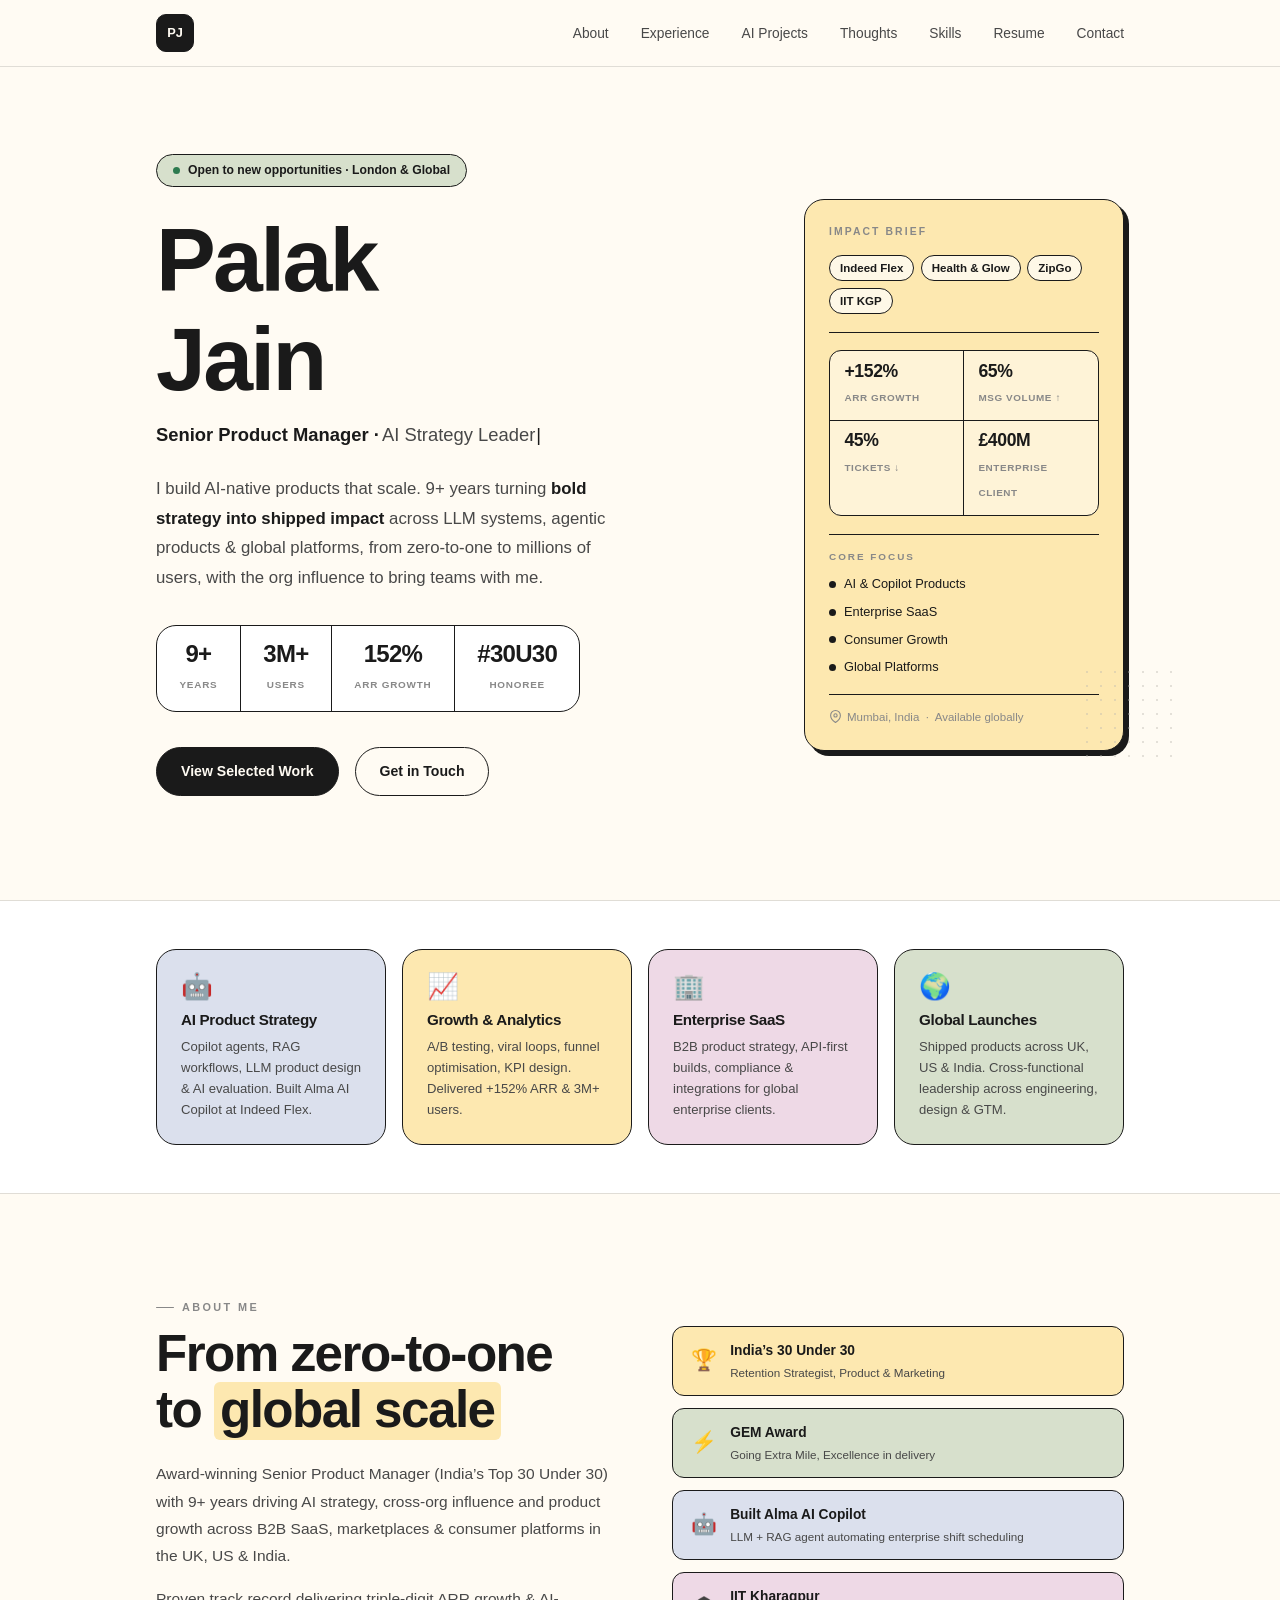
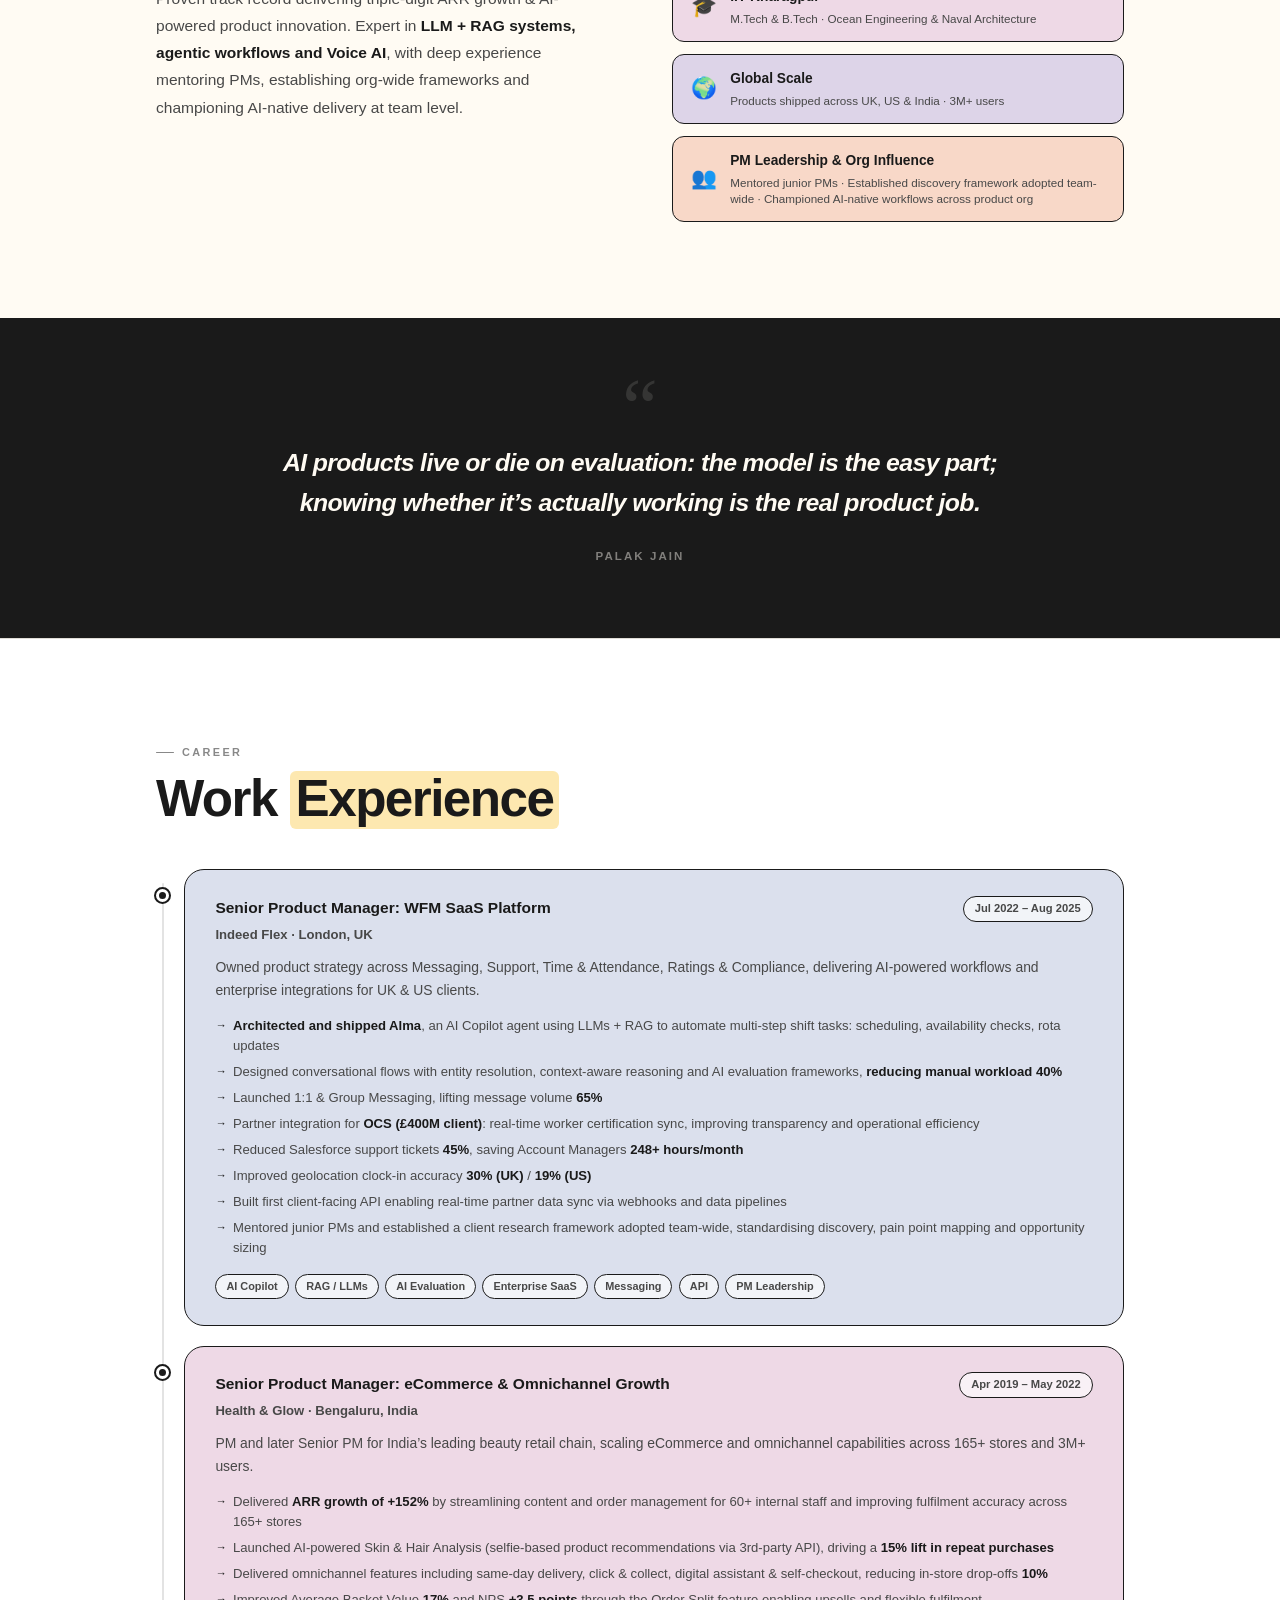
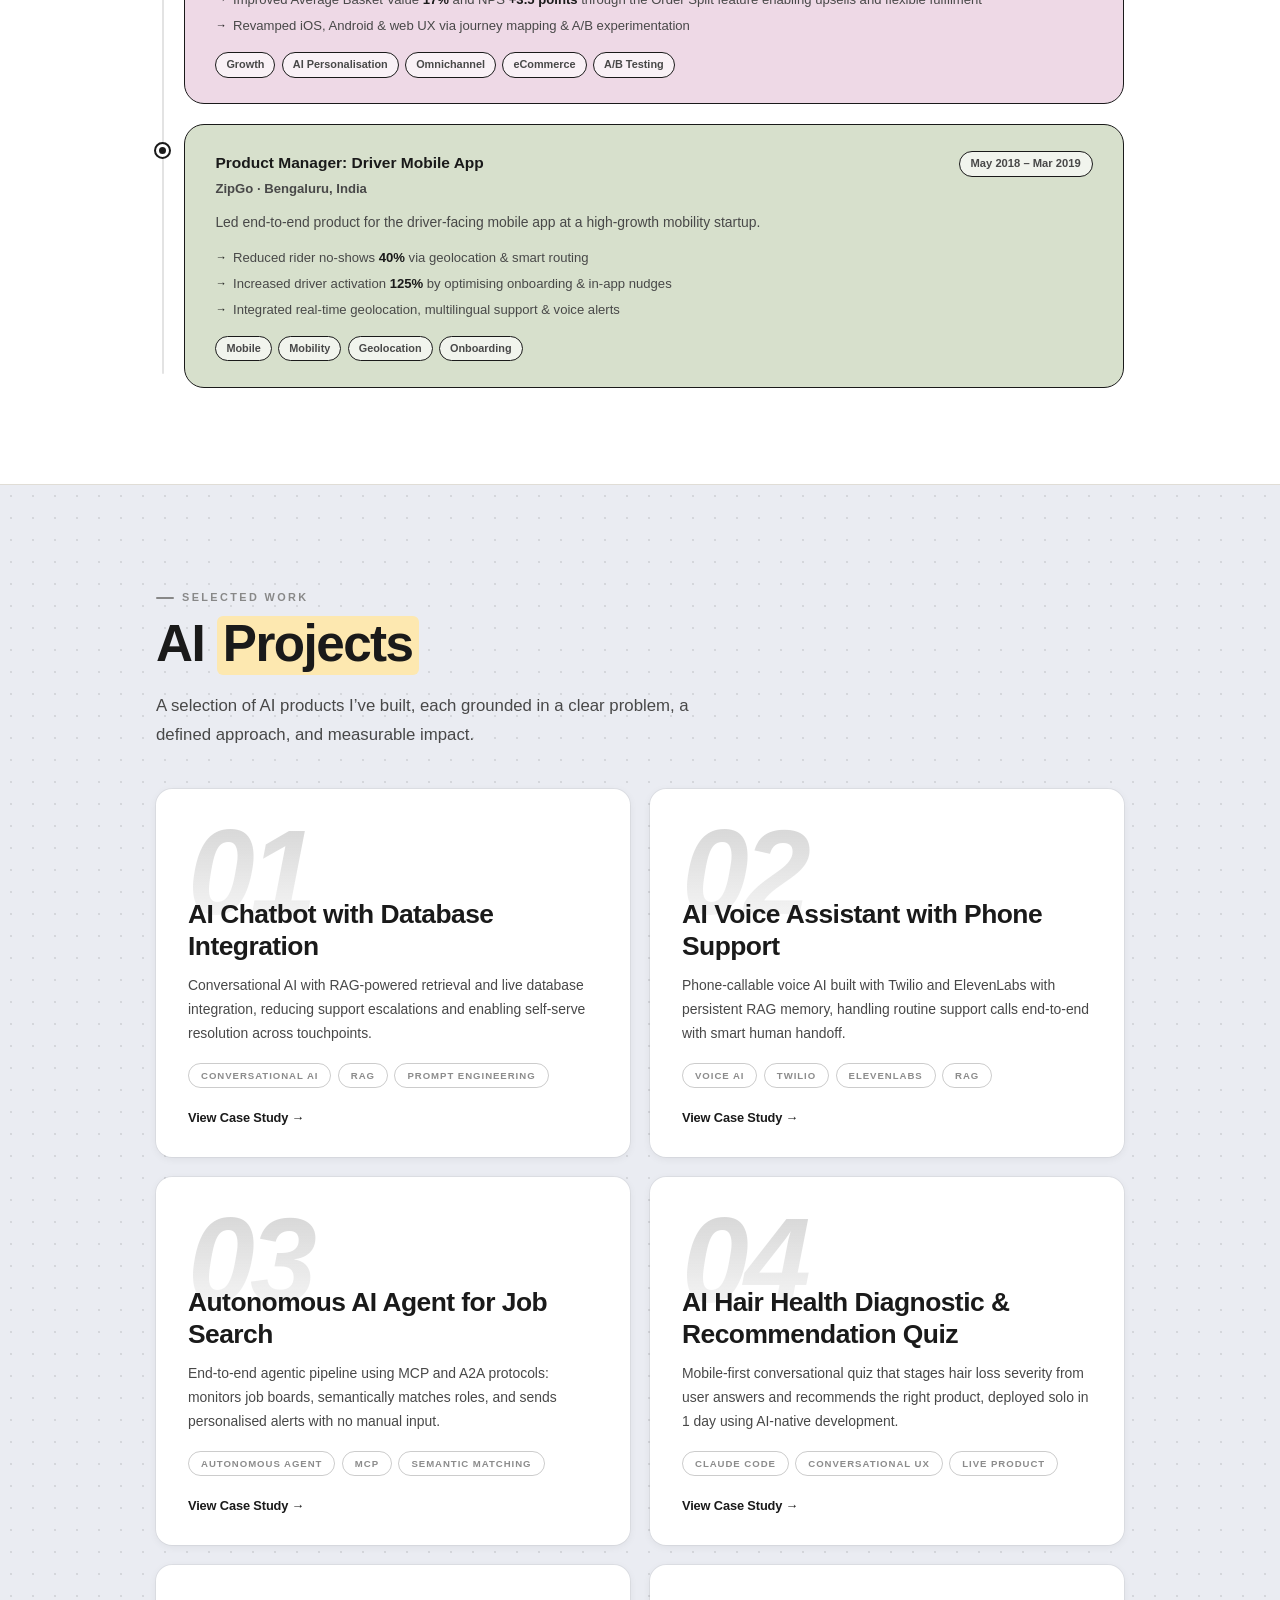
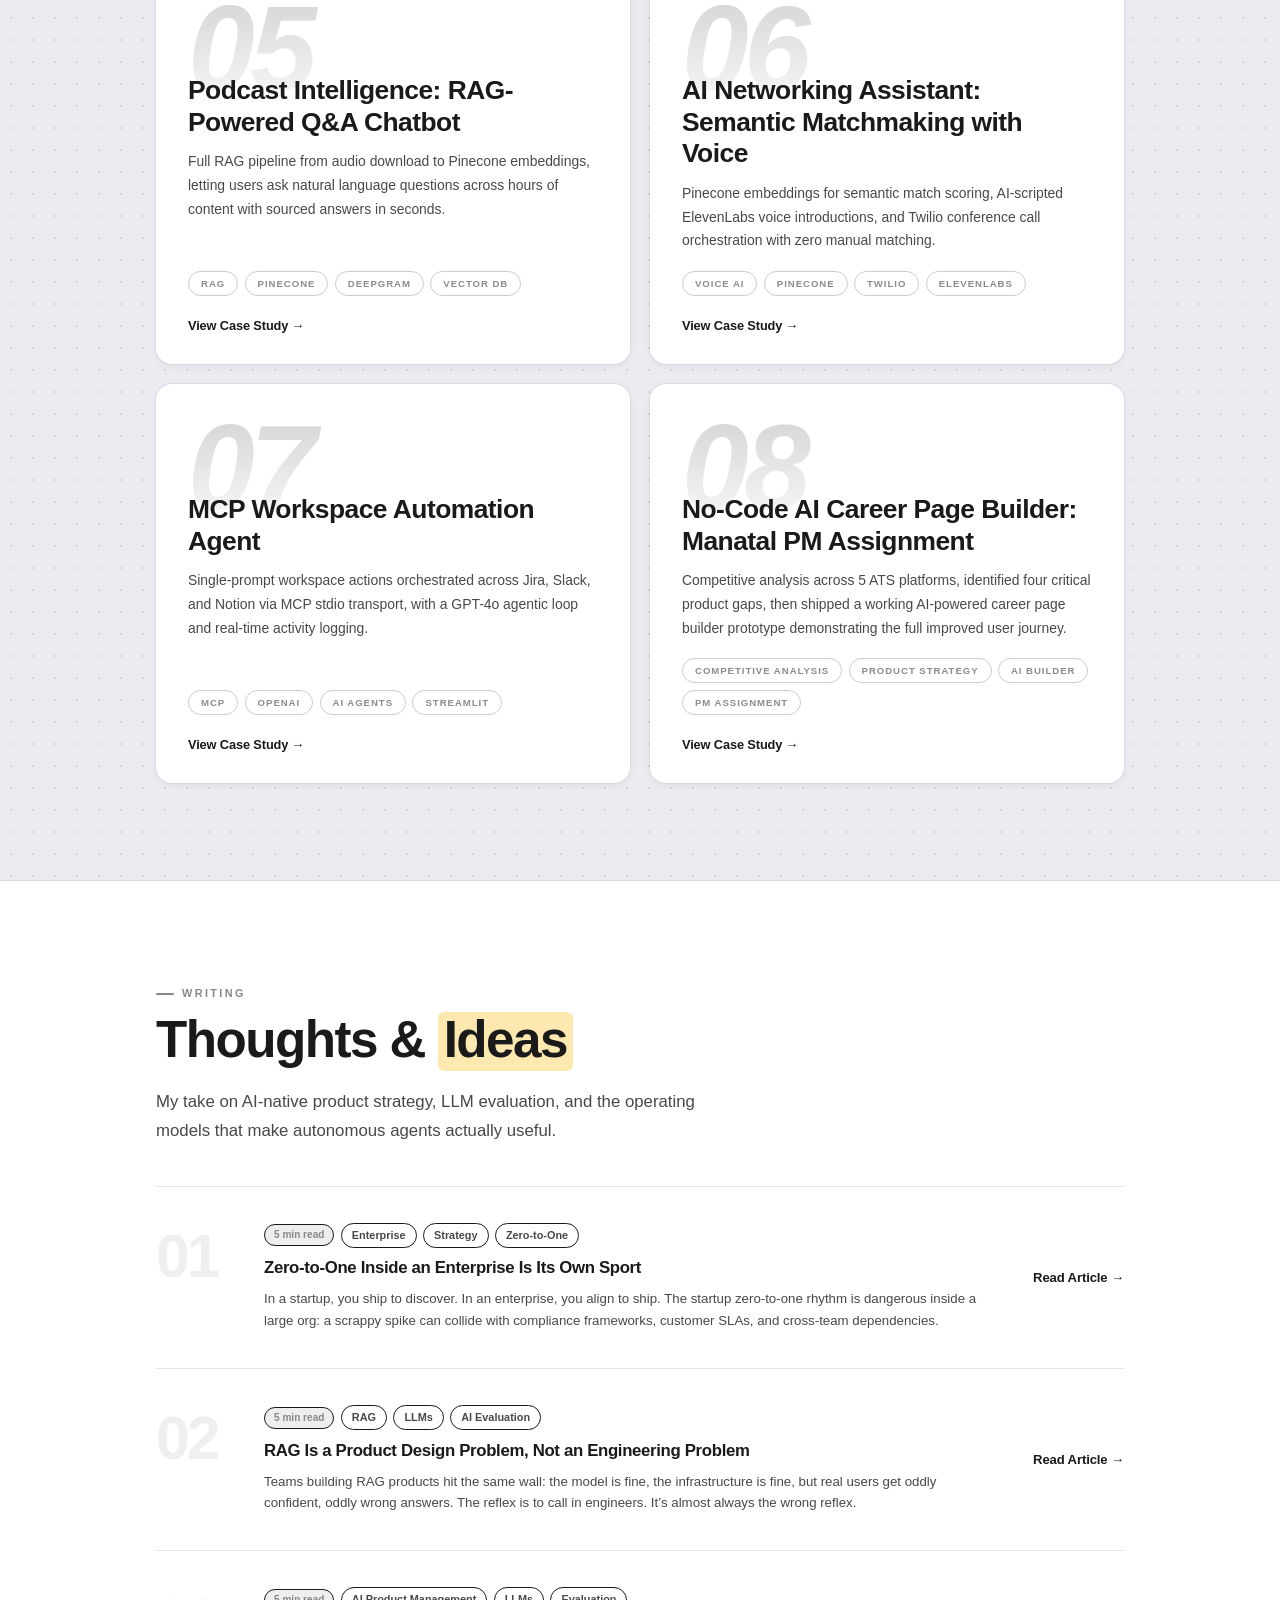
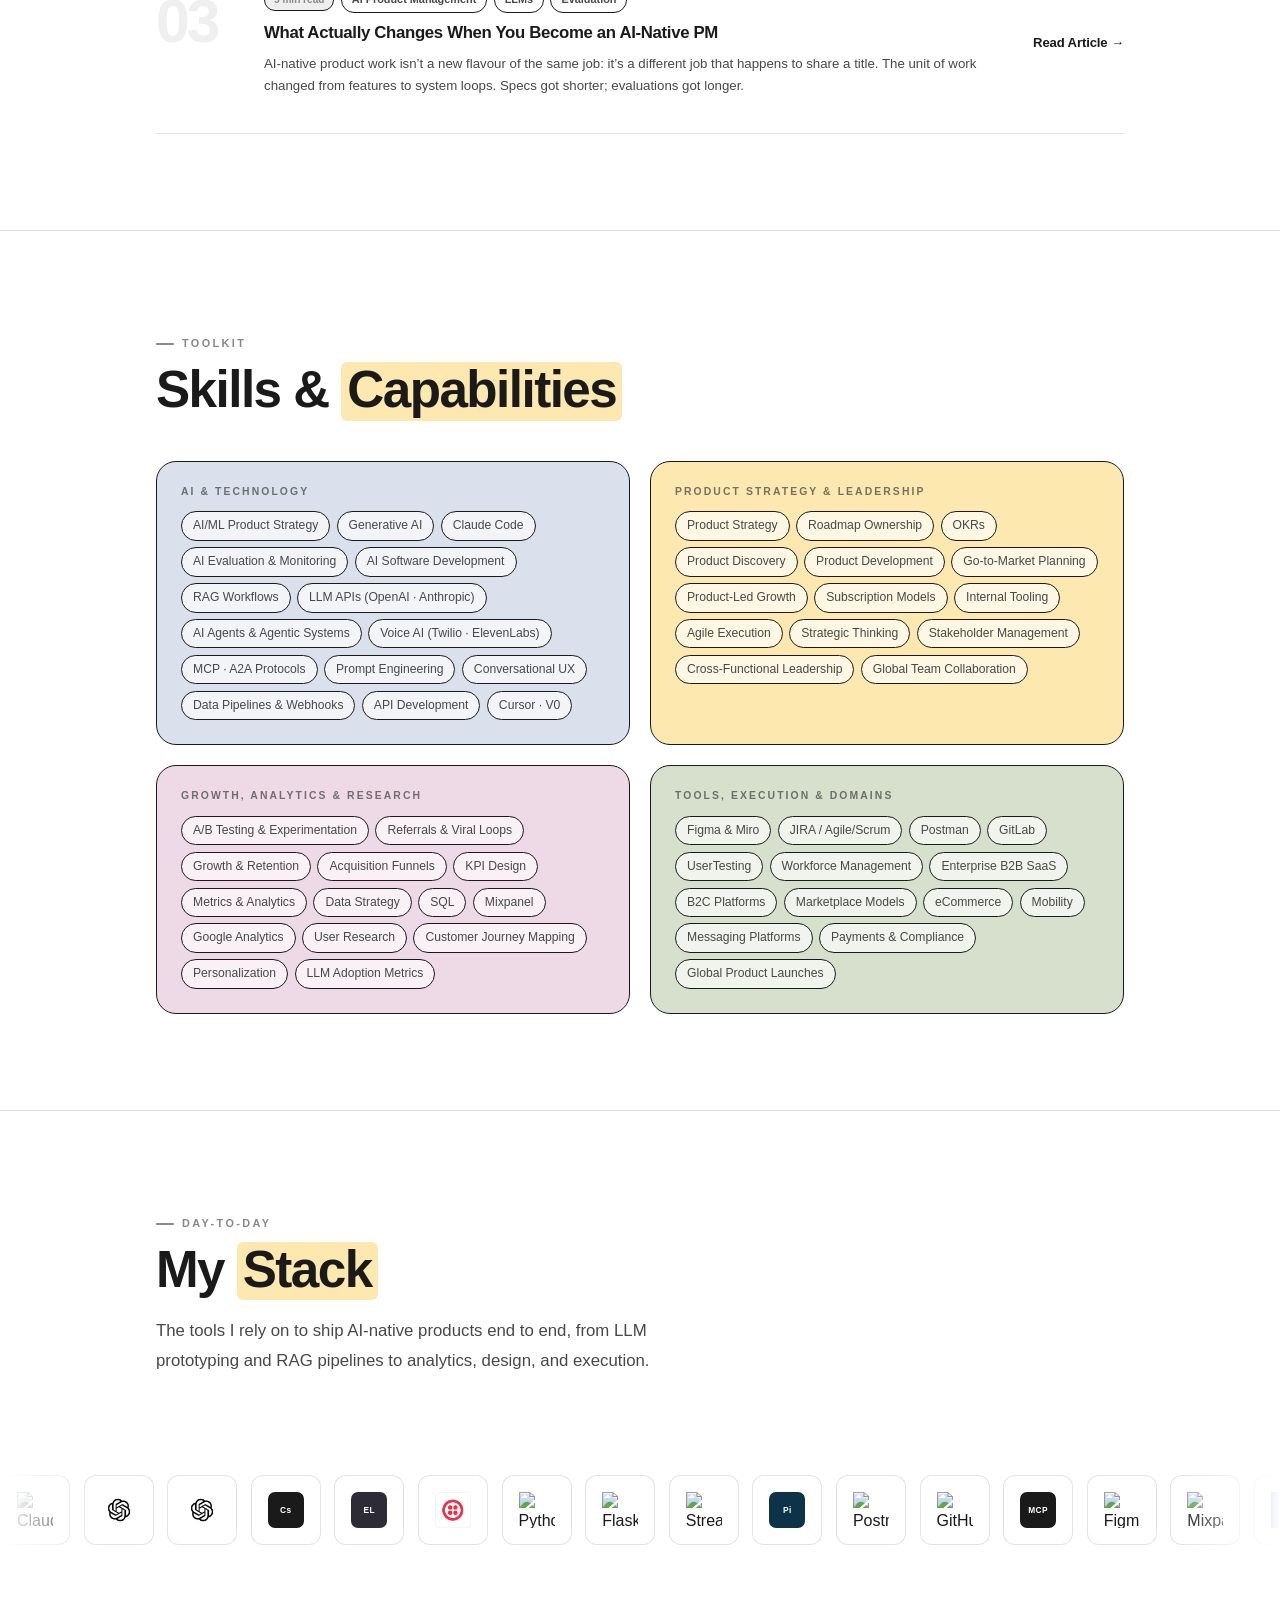
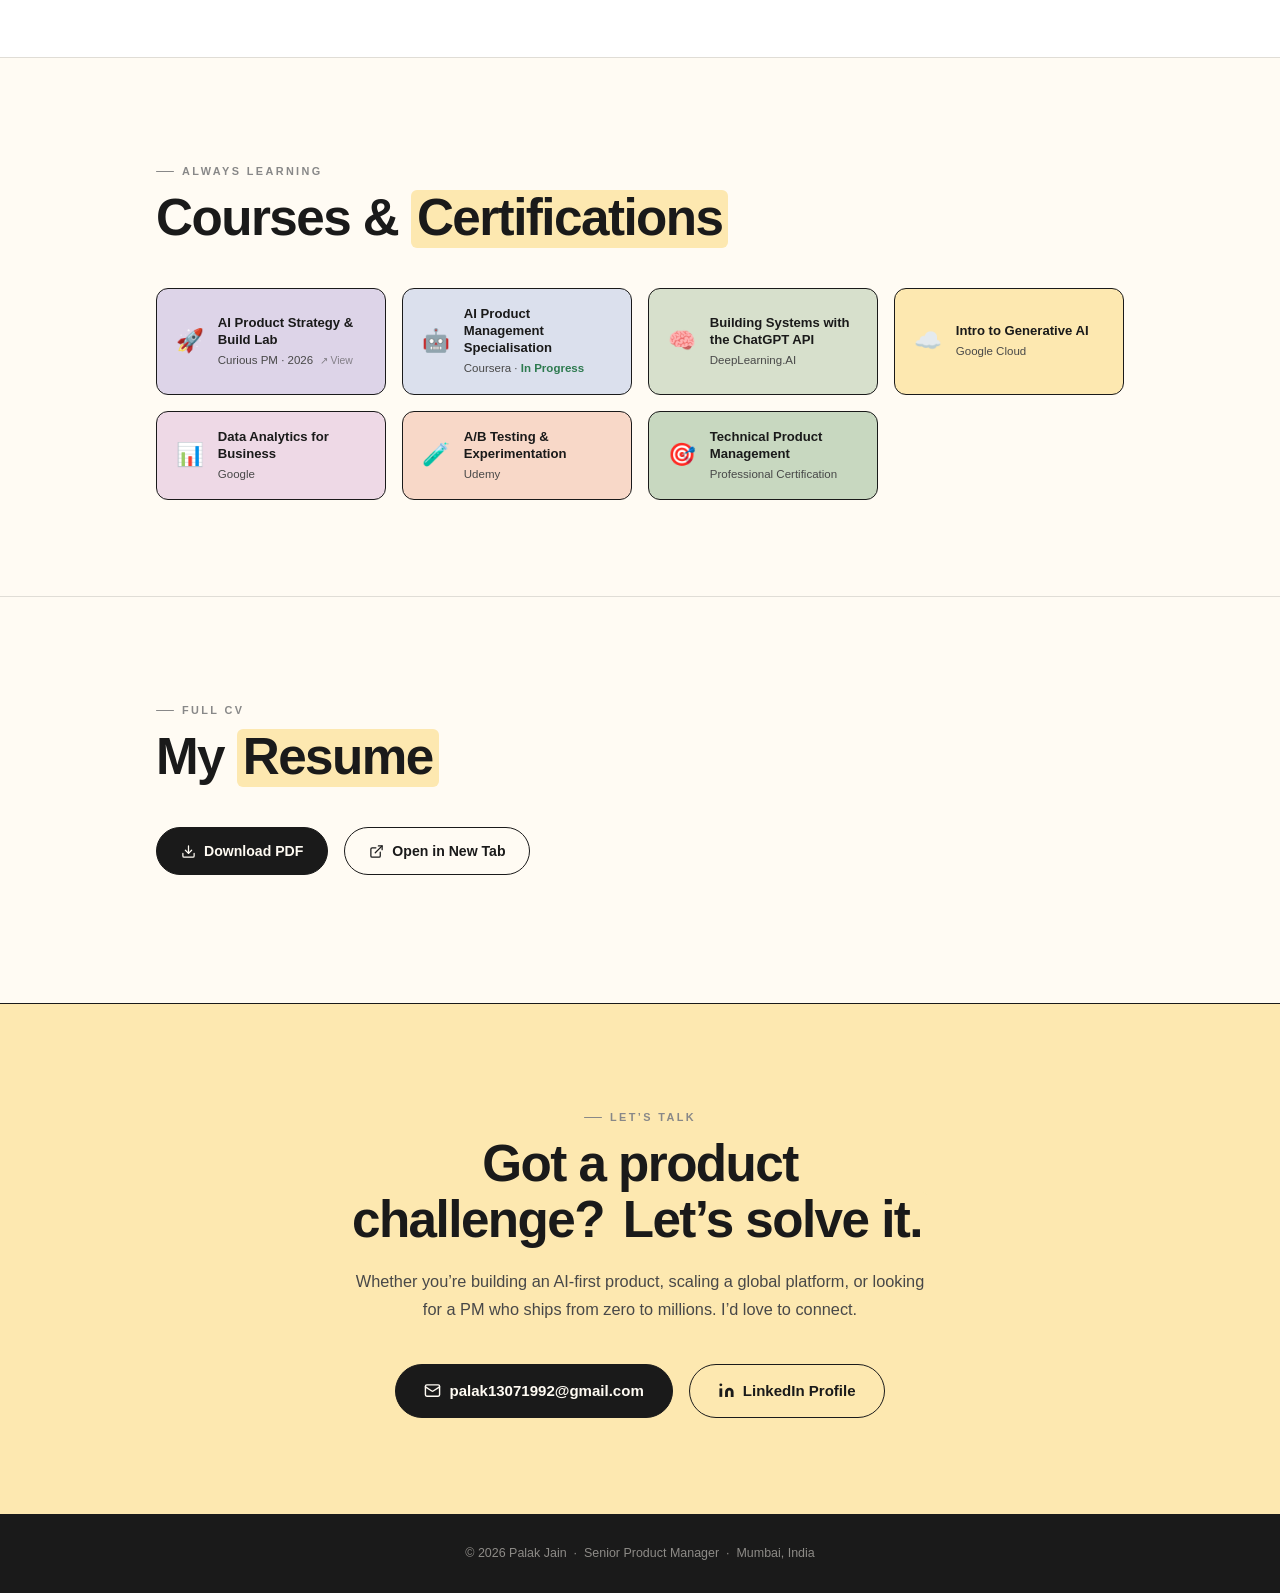
==== commit 0164bae6: "Major portfolio update: 8 project pages, thought articles, mobile UX, colour-matched pages - Added 7" ====
--- a/index.html
+++ b/index.html
@@ -3,9 +3,9 @@
 <head>
   <meta charset="UTF-8" />
   <meta name="viewport" content="width=device-width, initial-scale=1.0" />
-  <meta name="description" content="Palak Jain, Senior Product Manager. 9+ years delivering triple-digit ARR growth and AI-powered products across enterprise SaaS, consumer platforms &amp; marketplaces. India's Top 30 Under 30. IIT KGP. London." />
+  <meta name="description" content="Palak Jain, Senior Product Manager. 9+ years delivering triple-digit ARR growth and AI-powered products across enterprise SaaS, consumer platforms &amp; marketplaces. India's Top 30 Under 30. IIT KGP. Mumbai." />
   <meta property="og:title" content="Palak Jain · Senior Product Manager" />
-  <meta property="og:description" content="Senior PM | AI Strategy | 30 Under 30 | Indeed · Health & Glow | IIT KGP | London" />
+  <meta property="og:description" content="Senior PM | AI Strategy | 30 Under 30 | Indeed · Health &amp; Glow | IIT KGP | Mumbai" />
   <title>Palak Jain · Senior Product Manager</title>
   <link rel="stylesheet" href="style.css" />
 </head>
@@ -21,7 +21,8 @@
       <ul class="nav-links" id="navLinks" role="list">
         <li><a href="#about">About</a></li>
         <li><a href="#experience">Experience</a></li>
-        <li><a href="#work">Work</a></li>
+        <li><a href="#work">AI Projects</a></li>
+        <li><a href="#thoughts">Thoughts</a></li>
         <li><a href="#skills">Skills</a></li>
         <li><a href="#resume">Resume</a></li>
         <li><a href="#contact">Contact</a></li>
@@ -51,8 +52,8 @@
 
         <p class="hero-desc fade-in">
           I build AI-native products that scale. 9+ years turning <strong>bold strategy into shipped impact</strong>
-          across LLM systems, agentic products &amp; global platforms, from zero-to-one
-          to millions of users, with the org influence to bring teams with me.
+          across LLM systems, agentic products &amp; global platforms, from zero-to-one to millions of users,
+          with the org influence to bring teams with me.
         </p>
 
         <div class="hero-stats fade-in" aria-label="Key impact metrics">
@@ -132,7 +133,7 @@
 
           <div class="impact-footer">
             <svg width="13" height="13" viewBox="0 0 24 24" fill="none" stroke="currentColor" stroke-width="2"><path d="M21 10c0 7-9 13-9 13s-9-6-9-13a9 9 0 0 1 18 0z"/><circle cx="12" cy="10" r="3"/></svg>
-            London, UK &nbsp;&middot;&nbsp; Available globally
+            Mumbai, India &nbsp;&middot;&nbsp; Available globally
           </div>
         </div>
       </div>
@@ -192,7 +193,7 @@
             </p>
             <div class="about-location fade-in">
               <svg width="13" height="13" viewBox="0 0 24 24" fill="none" stroke="currentColor" stroke-width="2"><path d="M21 10c0 7-9 13-9 13s-9-6-9-13a9 9 0 0 1 18 0z"/><circle cx="12" cy="10" r="3"/></svg>
-              London, England, United Kingdom
+              Mumbai, India
             </div>
           </div>
 
@@ -241,6 +242,17 @@
             </div>
           </div>
 
+        </div>
+      </div>
+    </section>
+
+    <!-- ============ QUOTE ============ -->
+    <section class="quote-section" aria-label="Philosophy">
+      <div class="container">
+        <div class="quote-inner fade-in">
+          <span class="quote-mark" aria-hidden="true">&ldquo;</span>
+          <p class="quote-text">AI products live or die on evaluation: the model is the easy part; knowing whether it&rsquo;s actually working is the real product job.</p>
+          <p class="quote-attr">Palak Jain</p>
         </div>
       </div>
     </section>
@@ -276,7 +288,6 @@
                 <li>Improved geolocation clock-in accuracy <strong>30% (UK)</strong> / <strong>19% (US)</strong></li>
                 <li>Built first client-facing API enabling real-time partner data sync via webhooks and data pipelines</li>
                 <li>Mentored junior PMs and established a client research framework adopted team-wide, standardising discovery, pain point mapping and opportunity sizing</li>
-                <li>Championed AI-native delivery workflows across the product org, driving adoption of AI prototyping tools and contributing to cross-team roadmap prioritisation</li>
               </ul>
               <div class="timeline-tags">
                 <span class="tag">AI Copilot</span>
@@ -295,29 +306,27 @@
             <div class="timeline-card">
               <div class="timeline-header">
                 <div>
-                  <div class="timeline-role">Senior Product Manager: Omnichannel Growth</div>
+                  <div class="timeline-role">Senior Product Manager: eCommerce &amp; Omnichannel Growth</div>
                   <div class="timeline-company">Health &amp; Glow &middot; Bengaluru, India</div>
                 </div>
                 <div class="timeline-period">Apr 2019 &ndash; May 2022</div>
               </div>
               <p class="timeline-summary">
-                Owned growth &amp; engagement for India&rsquo;s leading beauty retail chain across 165+ stores,
-                3M+ users. Scaled revenue, optimised funnels, launched viral and retention features.
+                PM and later Senior PM for India&rsquo;s leading beauty retail chain, scaling eCommerce and omnichannel capabilities across 165+ stores and 3M+ users.
               </p>
               <ul class="timeline-bullets">
-                <li>Delivered <strong>ARR growth of +152%</strong> via omnichannel capability scaling across 165+ stores</li>
-                <li>AI-powered personalisation for recommendations, lifting basket value <strong>17%</strong></li>
-                <li>Launched referral-style acquisition levers (BNPL, bundles, subscriptions)</li>
-                <li>Order Split feature raised <strong>NPS +3.5 points</strong></li>
-                <li>Same-day delivery, click &amp; collect, digital assistant &amp; self-checkout, reducing drop-offs <strong>10%</strong></li>
+                <li>Delivered <strong>ARR growth of +152%</strong> by streamlining content and order management for 60+ internal staff and improving fulfilment accuracy across 165+ stores</li>
+                <li>Launched AI-powered Skin &amp; Hair Analysis (selfie-based product recommendations via 3rd-party API), driving a <strong>15% lift in repeat purchases</strong></li>
+                <li>Delivered omnichannel features including same-day delivery, click &amp; collect, digital assistant &amp; self-checkout, reducing in-store drop-offs <strong>10%</strong></li>
+                <li>Improved Average Basket Value <strong>17%</strong> and NPS <strong>+3.5 points</strong> through the Order Split feature enabling upsells and flexible fulfilment</li>
                 <li>Revamped iOS, Android &amp; web UX via journey mapping &amp; A/B experimentation</li>
               </ul>
               <div class="timeline-tags">
                 <span class="tag">Growth</span>
-                <span class="tag">A/B Testing</span>
-                <span class="tag">eCommerce</span>
                 <span class="tag">AI Personalisation</span>
                 <span class="tag">Omnichannel</span>
+                <span class="tag">eCommerce</span>
+                <span class="tag">A/B Testing</span>
               </div>
             </div>
           </div>
@@ -363,137 +372,163 @@
         <div class="work-grid">
 
           <article class="work-card fade-in" aria-label="AI Chatbot case study">
-            <div class="work-card-top">
-              <div class="work-num">01</div>
-              <div class="work-icon">🤖</div>
-            </div>
+            <div class="work-num" aria-hidden="true">01</div>
             <h3>AI Chatbot with Database Integration</h3>
-
-            <div class="case-study">
-              <div class="cs-block">
-                <div class="cs-label">Problem</div>
-                <p>Users struggled to find real-time, contextual information, leading to support escalations and drop-off.</p>
-              </div>
-              <div class="cs-block">
-                <div class="cs-label">Approach</div>
-                <p>Designed a conversational AI system with live database integration and RAG-powered retrieval for accurate, personalised responses.</p>
-              </div>
-              <div class="cs-block cs-impact">
-                <div class="cs-label">Impact</div>
-                <p>Improved customer engagement, reduced support load &amp; enabled self-serve resolution across touchpoints.</p>
-              </div>
-            </div>
-
-            <div class="work-card-footer">
-              <div class="work-tags">
-                <span class="tag">Conversational AI</span>
+            <p class="work-card-outcome">Conversational AI with RAG-powered retrieval and live database integration, reducing support escalations and enabling self-serve resolution across touchpoints.</p>
+            <div class="work-tags">
+              <span class="tag">Conversational AI</span>
+              <span class="tag">RAG</span>
+              <span class="tag">Prompt Engineering</span>
+            </div>
+            <a href="project-chatbot.html" class="work-card-link" aria-label="View AI Chatbot case study">View Case Study &rarr;</a>
+          </article>
+
+          <article class="work-card fade-in" aria-label="AI Voice Assistant case study">
+            <div class="work-num" aria-hidden="true">02</div>
+            <h3>AI Voice Assistant with Phone Support</h3>
+            <p class="work-card-outcome">Phone-callable voice AI built with Twilio and ElevenLabs with persistent RAG memory, handling routine support calls end-to-end with smart human handoff.</p>
+            <div class="work-tags">
+              <span class="tag">Voice AI</span>
+              <span class="tag">Twilio</span>
+              <span class="tag">ElevenLabs</span>
+              <span class="tag">RAG</span>
+            </div>
+            <a href="project-voice-assistant.html" class="work-card-link" aria-label="View Voice Assistant case study">View Case Study &rarr;</a>
+          </article>
+
+          <article class="work-card fade-in" aria-label="AI Job Search Agent case study">
+            <div class="work-num" aria-hidden="true">03</div>
+            <h3>Autonomous AI Agent for Job Search</h3>
+            <p class="work-card-outcome">End-to-end agentic pipeline using MCP and A2A protocols: monitors job boards, semantically matches roles, and sends personalised alerts with no manual input.</p>
+            <div class="work-tags">
+              <span class="tag">Autonomous Agent</span>
+              <span class="tag">MCP</span>
+              <span class="tag">Semantic Matching</span>
+            </div>
+            <a href="project-job-search.html" class="work-card-link" aria-label="View Job Search Agent case study">View Case Study &rarr;</a>
+          </article>
+
+          <article class="work-card fade-in" aria-label="AI Hair Health Diagnostic case study">
+            <div class="work-num" aria-hidden="true">04</div>
+            <h3>AI Hair Health Diagnostic &amp; Recommendation Quiz</h3>
+            <p class="work-card-outcome">Mobile-first conversational quiz that stages hair loss severity from user answers and recommends the right product, deployed solo in 1 day using AI-native development.</p>
+            <div class="work-tags">
+              <span class="tag">Claude Code</span>
+              <span class="tag">Conversational UX</span>
+              <span class="tag">Live Product</span>
+            </div>
+            <a href="hair-analysis.html" class="work-card-link" aria-label="View Hair Diagnostic case study">View Case Study &rarr;</a>
+          </article>
+
+          <article class="work-card fade-in" aria-label="Podcast RAG Chatbot case study">
+            <div class="work-num" aria-hidden="true">05</div>
+            <h3>Podcast Intelligence: RAG-Powered Q&amp;A Chatbot</h3>
+            <p class="work-card-outcome">Full RAG pipeline from audio download to Pinecone embeddings, letting users ask natural language questions across hours of content with sourced answers in seconds.</p>
+            <div class="work-tags">
+              <span class="tag">RAG</span>
+              <span class="tag">Pinecone</span>
+              <span class="tag">Deepgram</span>
+              <span class="tag">Vector DB</span>
+            </div>
+            <a href="project-podcast-rag.html" class="work-card-link" aria-label="View Podcast RAG case study">View Case Study &rarr;</a>
+          </article>
+
+          <article class="work-card fade-in" aria-label="AI Networking Assistant case study">
+            <div class="work-num" aria-hidden="true">06</div>
+            <h3>AI Networking Assistant: Semantic Matchmaking with Voice</h3>
+            <p class="work-card-outcome">Pinecone embeddings for semantic match scoring, AI-scripted ElevenLabs voice introductions, and Twilio conference call orchestration with zero manual matching.</p>
+            <div class="work-tags">
+              <span class="tag">Voice AI</span>
+              <span class="tag">Pinecone</span>
+              <span class="tag">Twilio</span>
+              <span class="tag">ElevenLabs</span>
+            </div>
+            <a href="project-networking.html" class="work-card-link" aria-label="View AI Networking case study">View Case Study &rarr;</a>
+          </article>
+
+          <article class="work-card fade-in" aria-label="MCP Workspace Agent case study">
+            <div class="work-num" aria-hidden="true">07</div>
+            <h3>MCP Workspace Automation Agent</h3>
+            <p class="work-card-outcome">Single-prompt workspace actions orchestrated across Jira, Slack, and Notion via MCP stdio transport, with a GPT-4o agentic loop and real-time activity logging.</p>
+            <div class="work-tags">
+              <span class="tag">MCP</span>
+              <span class="tag">OpenAI</span>
+              <span class="tag">AI Agents</span>
+              <span class="tag">Streamlit</span>
+            </div>
+            <a href="project-workspace.html" class="work-card-link" aria-label="View MCP Workspace case study">View Case Study &rarr;</a>
+          </article>
+
+          <article class="work-card fade-in" aria-label="Manatal Career Page Builder case study">
+            <div class="work-num" aria-hidden="true">08</div>
+            <h3>No-Code AI Career Page Builder: Manatal PM Assignment</h3>
+            <p class="work-card-outcome">Competitive analysis across 5 ATS platforms, identified four critical product gaps, then shipped a working AI-powered career page builder prototype demonstrating the full improved user journey.</p>
+            <div class="work-tags">
+              <span class="tag">Competitive Analysis</span>
+              <span class="tag">Product Strategy</span>
+              <span class="tag">AI Builder</span>
+              <span class="tag">PM Assignment</span>
+            </div>
+            <a href="project-manatal.html" class="work-card-link" aria-label="View Manatal Career Page Builder case study">View Case Study &rarr;</a>
+          </article>
+
+        </div>
+      </div>
+    </section>
+
+    <!-- ============ THOUGHTS & IDEAS ============ -->
+    <section class="thoughts section" id="thoughts" aria-label="Thoughts and ideas">
+      <div class="container">
+        <div class="section-label fade-in">Writing</div>
+        <h2 class="fade-in">Thoughts &amp; <span class="highlight">Ideas</span></h2>
+        <p class="section-intro fade-in">My take on AI-native product strategy, LLM evaluation, and the operating models that make autonomous agents actually useful.</p>
+
+        <div class="thoughts-list">
+
+          <a href="thought-zero-to-one.html" class="thought-row fade-in" aria-label="Read: Zero-to-One Inside an Enterprise Is Its Own Sport">
+            <div class="thought-row-num" aria-hidden="true">01</div>
+            <div class="thought-row-body">
+              <div class="thought-row-meta">
+                <span class="thought-read-time">5 min read</span>
+                <span class="tag">Enterprise</span>
+                <span class="tag">Strategy</span>
+                <span class="tag">Zero-to-One</span>
+              </div>
+              <h3 class="thought-row-title">Zero-to-One Inside an Enterprise Is Its Own Sport</h3>
+              <p class="thought-excerpt">In a startup, you ship to discover. In an enterprise, you align to ship. The startup zero-to-one rhythm is dangerous inside a large org: a scrappy spike can collide with compliance frameworks, customer SLAs, and cross-team dependencies.</p>
+            </div>
+            <span class="thought-row-link" aria-hidden="true">Read Article &rarr;</span>
+          </a>
+
+          <a href="thought-rag-design.html" class="thought-row fade-in" aria-label="Read: RAG Is a Product Design Problem, Not an Engineering Problem">
+            <div class="thought-row-num" aria-hidden="true">02</div>
+            <div class="thought-row-body">
+              <div class="thought-row-meta">
+                <span class="thought-read-time">5 min read</span>
                 <span class="tag">RAG</span>
-                <span class="tag">Prompt Engineering</span>
-                <span class="tag">NLP</span>
-              </div>
-            </div>
-          </article>
-
-          <article class="work-card work-card--featured fade-in" aria-label="AI Voice Assistant case study">
-            <div class="work-card-top">
-              <div class="work-num">02</div>
-              <div class="work-icon">🎙️</div>
-            </div>
-            <h3>AI Voice Assistant with Phone Support <span class="work-featured-badge">Featured</span></h3>
-
-            <div class="case-study">
-              <div class="cs-block">
-                <div class="cs-label">Problem</div>
-                <p>High call volumes overwhelmed support teams, increasing wait times and reducing CSAT scores.</p>
-              </div>
-              <div class="cs-block">
-                <div class="cs-label">Approach</div>
-                <p>Built a phone-callable voice AI assistant using Twilio + ElevenLabs with RAG memory, context-aware entity resolution and smart human handoff for complex escalations.</p>
-              </div>
-              <div class="cs-block cs-impact">
-                <div class="cs-label">Impact</div>
-                <p>Autonomous handling of routine support calls end-to-end, reduced response time &amp; freed agents for high-value interactions.</p>
-              </div>
-            </div>
-
-            <div class="work-card-footer">
-              <div class="work-tags">
-                <span class="tag">Voice AI</span>
-                <span class="tag">Twilio</span>
-                <span class="tag">ElevenLabs</span>
-                <span class="tag">RAG</span>
-                <span class="tag">Conversational UX</span>
-              </div>
-            </div>
-          </article>
-
-          <article class="work-card fade-in" aria-label="AI Job Search Agent case study">
-            <div class="work-card-top">
-              <div class="work-num">03</div>
-              <div class="work-icon">🔍</div>
-            </div>
-            <h3>Autonomous AI Agent for Job Search</h3>
-
-            <div class="case-study">
-              <div class="cs-block">
-                <div class="cs-label">Problem</div>
-                <p>Job seekers waste hours manually searching, filtering &amp; applying, with poor match quality and high rejection rates.</p>
-              </div>
-              <div class="cs-block">
-                <div class="cs-label">Approach</div>
-                <p>Built an end-to-end agentic system using MCP and A2A protocols that monitors job boards, semantically matches roles and sends personalised alerts based on user profile.</p>
-              </div>
-              <div class="cs-block cs-impact">
-                <div class="cs-label">Impact</div>
-                <p>Fully autonomous job search pipeline: discovers, matches and alerts with no manual input, improving match quality &amp; time-to-apply.</p>
-              </div>
-            </div>
-
-            <div class="work-card-footer">
-              <div class="work-tags">
-                <span class="tag">Autonomous Agent</span>
-                <span class="tag">MCP</span>
-                <span class="tag">A2A Protocols</span>
-                <span class="tag">LLM</span>
-                <span class="tag">Semantic Matching</span>
-              </div>
-            </div>
-          </article>
-
-          <article class="work-card fade-in" aria-label="AI Hair Health Diagnostic case study">
-            <div class="work-card-top">
-              <div class="work-num">04</div>
-              <div class="work-icon">🧬</div>
-            </div>
-            <h3>AI-Powered Hair Health Diagnostic &amp; Recommendation Quiz <span class="work-live-badge"><span class="live-dot"></span>Live</span></h3>
-
-            <div class="case-study">
-              <div class="cs-block">
-                <div class="cs-label">Problem</div>
-                <p>Users visiting health product pages can&rsquo;t self-diagnose their condition, leading to wrong purchases, drop-off, and low conversion.</p>
-              </div>
-              <div class="cs-block">
-                <div class="cs-label">Approach</div>
-                <p>Built a mobile-first conversational quiz that stages hair loss severity from user answers, explains the condition, and recommends the right product with personalised reasoning.</p>
-              </div>
-              <div class="cs-block cs-impact">
-                <div class="cs-label">Impact</div>
-                <p>End-to-end live product, deployed solo in 1 day using AI-native development. Optimised for quiz completion rate &amp; post-quiz purchase conversion.</p>
-              </div>
-            </div>
-
-            <div class="work-card-footer">
-              <div class="work-tags">
-                <span class="tag">Claude Code</span>
-                <span class="tag">Conversational UX</span>
-                <span class="tag">AI-Native Build</span>
-                <span class="tag">Live Product</span>
-              </div>
-              <a href="hair-analysis.html" class="work-card-link" aria-label="View Hair Diagnostic case study">
-                View Case Study &rarr;
-              </a>
-            </div>
-          </article>
+                <span class="tag">LLMs</span>
+                <span class="tag">AI Evaluation</span>
+              </div>
+              <h3 class="thought-row-title">RAG Is a Product Design Problem, Not an Engineering Problem</h3>
+              <p class="thought-excerpt">Teams building RAG products hit the same wall: the model is fine, the infrastructure is fine, but real users get oddly confident, oddly wrong answers. The reflex is to call in engineers. It&rsquo;s almost always the wrong reflex.</p>
+            </div>
+            <span class="thought-row-link" aria-hidden="true">Read Article &rarr;</span>
+          </a>
+
+          <a href="thought-ai-native-pm.html" class="thought-row fade-in" aria-label="Read: What Actually Changes When You Become an AI-Native PM">
+            <div class="thought-row-num" aria-hidden="true">03</div>
+            <div class="thought-row-body">
+              <div class="thought-row-meta">
+                <span class="thought-read-time">5 min read</span>
+                <span class="tag">AI Product Management</span>
+                <span class="tag">LLMs</span>
+                <span class="tag">Evaluation</span>
+              </div>
+              <h3 class="thought-row-title">What Actually Changes When You Become an AI-Native PM</h3>
+              <p class="thought-excerpt">AI-native product work isn&rsquo;t a new flavour of the same job: it&rsquo;s a different job that happens to share a title. The unit of work changed from features to system loops. Specs got shorter; evaluations got longer.</p>
+            </div>
+            <span class="thought-row-link" aria-hidden="true">Read Article &rarr;</span>
+          </a>
 
         </div>
       </div>
@@ -512,20 +547,18 @@
               <span class="skill-tag">AI/ML Product Strategy</span>
               <span class="skill-tag">Generative AI</span>
               <span class="skill-tag">Claude Code</span>
-              <span class="skill-tag">Openclaw</span>
-              <span class="skill-tag">AI Evaluation</span>
+              <span class="skill-tag">AI Evaluation &amp; Monitoring</span>
               <span class="skill-tag">AI Software Development</span>
               <span class="skill-tag">RAG Workflows</span>
               <span class="skill-tag">LLM APIs (OpenAI · Anthropic)</span>
               <span class="skill-tag">AI Agents &amp; Agentic Systems</span>
               <span class="skill-tag">Voice AI (Twilio · ElevenLabs)</span>
               <span class="skill-tag">MCP · A2A Protocols</span>
-              <span class="skill-tag">AI Evaluation &amp; Monitoring</span>
               <span class="skill-tag">Prompt Engineering</span>
               <span class="skill-tag">Conversational UX</span>
               <span class="skill-tag">Data Pipelines &amp; Webhooks</span>
               <span class="skill-tag">API Development</span>
-              <span class="skill-tag">Claude Code · Cursor · V0</span>
+              <span class="skill-tag">Cursor · V0</span>
             </div>
           </div>
 
@@ -593,12 +626,72 @@
       </div>
     </section>
 
+    <!-- ============ STACK ============ -->
+    <section class="stack section" id="stack" aria-label="Tools and stack">
+      <div class="container">
+        <div class="section-label fade-in">Day-to-Day</div>
+        <h2 class="fade-in">My <span class="highlight">Stack</span></h2>
+        <p class="section-intro fade-in">The tools I rely on to ship AI-native products end to end, from LLM prototyping and RAG pipelines to analytics, design, and execution.</p>
+      </div>
+      <div class="stack-marquee-wrapper" aria-hidden="true">
+        <div class="stack-marquee-track">
+          <!-- First set -->
+          <div class="stack-badge-item" data-tooltip="Claude - for prototyping LLM workflows and Claude Code builds"><div class="stack-badge-icon"><img src="https://cdn.simpleicons.org/anthropic" alt="Claude" width="36" height="36" loading="lazy"></div></div>
+          <div class="stack-badge-item" data-tooltip="ChatGPT - for research, ideation, and rapid prototyping"><div class="stack-badge-icon"><img src="assets/logos/chatgpt.png" alt="ChatGPT" width="36" height="36" loading="lazy"></div></div>
+          <div class="stack-badge-item" data-tooltip="OpenAI API - for LLM integration in production builds"><div class="stack-badge-icon"><img src="assets/logos/chatgpt.png" alt="OpenAI API" width="36" height="36" loading="lazy"></div></div>
+          <div class="stack-badge-item" data-tooltip="Cursor - AI-native IDE for fast iteration and code review"><div class="stack-badge-icon"><span class="stack-letter-badge" style="background:#1a1a1a">Cs</span></div></div>
+          <div class="stack-badge-item" data-tooltip="ElevenLabs - for realistic text-to-speech in voice AI products"><div class="stack-badge-icon"><span class="stack-letter-badge" style="background:#2d2b35">EL</span></div></div>
+          <div class="stack-badge-item" data-tooltip="Twilio - for telephony, SMS, and voice call orchestration"><div class="stack-badge-icon"><img src="assets/logos/Twillio-Highlight-Logo.webp" alt="Twilio" width="36" height="36" loading="lazy"></div></div>
+          <div class="stack-badge-item" data-tooltip="Python - primary language for AI and data pipelines"><div class="stack-badge-icon"><img src="https://cdn.simpleicons.org/python" alt="Python" width="36" height="36" loading="lazy"></div></div>
+          <div class="stack-badge-item" data-tooltip="Flask - lightweight backend for AI APIs and webhooks"><div class="stack-badge-icon"><img src="https://cdn.simpleicons.org/flask" alt="Flask" width="36" height="36" loading="lazy"></div></div>
+          <div class="stack-badge-item" data-tooltip="Streamlit - for rapid AI app UIs and internal dashboards"><div class="stack-badge-icon"><img src="https://cdn.simpleicons.org/streamlit" alt="Streamlit" width="36" height="36" loading="lazy"></div></div>
+          <div class="stack-badge-item" data-tooltip="Pinecone - vector database for semantic search and RAG retrieval"><div class="stack-badge-icon"><span class="stack-letter-badge" style="background:#0d3349">Pi</span></div></div>
+          <div class="stack-badge-item" data-tooltip="Postman - for API testing and endpoint validation"><div class="stack-badge-icon"><img src="https://cdn.simpleicons.org/postman" alt="Postman" width="36" height="36" loading="lazy"></div></div>
+          <div class="stack-badge-item" data-tooltip="GitHub - for version control and collaborative code review"><div class="stack-badge-icon"><img src="https://cdn.simpleicons.org/github" alt="GitHub" width="36" height="36" loading="lazy"></div></div>
+          <div class="stack-badge-item" data-tooltip="MCP - Model Context Protocol for multi-tool AI agent orchestration"><div class="stack-badge-icon"><span class="stack-letter-badge" style="background:#1a1a1a">MCP</span></div></div>
+          <div class="stack-badge-item" data-tooltip="Figma - for UX flows, design reviews, and wireframing"><div class="stack-badge-icon"><img src="https://cdn.simpleicons.org/figma" alt="Figma" width="36" height="36" loading="lazy"></div></div>
+          <div class="stack-badge-item" data-tooltip="Mixpanel - for user behaviour analytics and funnel analysis"><div class="stack-badge-icon"><img src="https://cdn.simpleicons.org/mixpanel" alt="Mixpanel" width="36" height="36" loading="lazy"></div></div>
+          <div class="stack-badge-item" data-tooltip="Amplitude - for product analytics and retention tracking"><div class="stack-badge-icon"><img src="assets/logos/amplitude.png" alt="Amplitude" width="36" height="36" loading="lazy"></div></div>
+          <div class="stack-badge-item" data-tooltip="SQL - for data querying, reporting, and product insights"><div class="stack-badge-icon"><img src="https://cdn.simpleicons.org/postgresql" alt="SQL" width="36" height="36" loading="lazy"></div></div>
+          <div class="stack-badge-item" data-tooltip="Jira - for sprint planning, backlog grooming, and roadmap tracking"><div class="stack-badge-icon"><img src="https://cdn.simpleicons.org/jira" alt="Jira" width="36" height="36" loading="lazy"></div></div>
+          <div class="stack-badge-item" data-tooltip="Confluence - for product specs, team documentation, and decision logs"><div class="stack-badge-icon"><img src="https://cdn.simpleicons.org/confluence" alt="Confluence" width="36" height="36" loading="lazy"></div></div>
+          <!-- Second set (seamless loop duplicate) -->
+          <div class="stack-badge-item" data-tooltip="Claude - for prototyping LLM workflows and Claude Code builds"><div class="stack-badge-icon"><img src="https://cdn.simpleicons.org/anthropic" alt="Claude" width="36" height="36" loading="lazy"></div></div>
+          <div class="stack-badge-item" data-tooltip="ChatGPT - for research, ideation, and rapid prototyping"><div class="stack-badge-icon"><img src="assets/logos/chatgpt.png" alt="ChatGPT" width="36" height="36" loading="lazy"></div></div>
+          <div class="stack-badge-item" data-tooltip="OpenAI API - for LLM integration in production builds"><div class="stack-badge-icon"><img src="assets/logos/chatgpt.png" alt="OpenAI API" width="36" height="36" loading="lazy"></div></div>
+          <div class="stack-badge-item" data-tooltip="Cursor - AI-native IDE for fast iteration and code review"><div class="stack-badge-icon"><span class="stack-letter-badge" style="background:#1a1a1a">Cs</span></div></div>
+          <div class="stack-badge-item" data-tooltip="ElevenLabs - for realistic text-to-speech in voice AI products"><div class="stack-badge-icon"><span class="stack-letter-badge" style="background:#2d2b35">EL</span></div></div>
+          <div class="stack-badge-item" data-tooltip="Twilio - for telephony, SMS, and voice call orchestration"><div class="stack-badge-icon"><img src="assets/logos/Twillio-Highlight-Logo.webp" alt="Twilio" width="36" height="36" loading="lazy"></div></div>
+          <div class="stack-badge-item" data-tooltip="Python - primary language for AI and data pipelines"><div class="stack-badge-icon"><img src="https://cdn.simpleicons.org/python" alt="Python" width="36" height="36" loading="lazy"></div></div>
+          <div class="stack-badge-item" data-tooltip="Flask - lightweight backend for AI APIs and webhooks"><div class="stack-badge-icon"><img src="https://cdn.simpleicons.org/flask" alt="Flask" width="36" height="36" loading="lazy"></div></div>
+          <div class="stack-badge-item" data-tooltip="Streamlit - for rapid AI app UIs and internal dashboards"><div class="stack-badge-icon"><img src="https://cdn.simpleicons.org/streamlit" alt="Streamlit" width="36" height="36" loading="lazy"></div></div>
+          <div class="stack-badge-item" data-tooltip="Pinecone - vector database for semantic search and RAG retrieval"><div class="stack-badge-icon"><span class="stack-letter-badge" style="background:#0d3349">Pi</span></div></div>
+          <div class="stack-badge-item" data-tooltip="Postman - for API testing and endpoint validation"><div class="stack-badge-icon"><img src="https://cdn.simpleicons.org/postman" alt="Postman" width="36" height="36" loading="lazy"></div></div>
+          <div class="stack-badge-item" data-tooltip="GitHub - for version control and collaborative code review"><div class="stack-badge-icon"><img src="https://cdn.simpleicons.org/github" alt="GitHub" width="36" height="36" loading="lazy"></div></div>
+          <div class="stack-badge-item" data-tooltip="MCP - Model Context Protocol for multi-tool AI agent orchestration"><div class="stack-badge-icon"><span class="stack-letter-badge" style="background:#1a1a1a">MCP</span></div></div>
+          <div class="stack-badge-item" data-tooltip="Figma - for UX flows, design reviews, and wireframing"><div class="stack-badge-icon"><img src="https://cdn.simpleicons.org/figma" alt="Figma" width="36" height="36" loading="lazy"></div></div>
+          <div class="stack-badge-item" data-tooltip="Mixpanel - for user behaviour analytics and funnel analysis"><div class="stack-badge-icon"><img src="https://cdn.simpleicons.org/mixpanel" alt="Mixpanel" width="36" height="36" loading="lazy"></div></div>
+          <div class="stack-badge-item" data-tooltip="Amplitude - for product analytics and retention tracking"><div class="stack-badge-icon"><img src="assets/logos/amplitude.png" alt="Amplitude" width="36" height="36" loading="lazy"></div></div>
+          <div class="stack-badge-item" data-tooltip="SQL - for data querying, reporting, and product insights"><div class="stack-badge-icon"><img src="https://cdn.simpleicons.org/postgresql" alt="SQL" width="36" height="36" loading="lazy"></div></div>
+          <div class="stack-badge-item" data-tooltip="Jira - for sprint planning, backlog grooming, and roadmap tracking"><div class="stack-badge-icon"><img src="https://cdn.simpleicons.org/jira" alt="Jira" width="36" height="36" loading="lazy"></div></div>
+          <div class="stack-badge-item" data-tooltip="Confluence - for product specs, team documentation, and decision logs"><div class="stack-badge-icon"><img src="https://cdn.simpleicons.org/confluence" alt="Confluence" width="36" height="36" loading="lazy"></div></div>
+        </div>
+      </div>
+    </section>
+
     <!-- ============ CERTIFICATIONS ============ -->
     <section class="certs section" id="certs" aria-label="Certifications">
       <div class="container">
         <div class="section-label fade-in">Always Learning</div>
         <h2 class="fade-in">Courses &amp; <span class="highlight">Certifications</span></h2>
         <div class="certs-grid">
+          <a href="assets/certificates/ai-product-strategy-build-lab.pdf" target="_blank" rel="noopener" class="cert-card cert-card--linked fade-in" aria-label="View AI Product Strategy & Build Lab certificate">
+            <div class="cert-icon">🚀</div>
+            <div>
+              <div class="cert-title">AI Product Strategy &amp; Build Lab</div>
+              <div class="cert-issuer">Curious PM &middot; 2026 &nbsp;<span style="font-size:0.65rem;opacity:0.6;">↗ View</span></div>
+            </div>
+          </a>
           <div class="cert-card fade-in">
             <div class="cert-icon">🤖</div>
             <div>
@@ -691,7 +784,7 @@
 
   <footer class="footer" role="contentinfo">
     <div class="container">
-      <p>&copy; 2025 Palak Jain &nbsp;&middot;&nbsp; Senior Product Manager &nbsp;&middot;&nbsp; London, UK</p>
+      <p>&copy; 2026 Palak Jain &nbsp;&middot;&nbsp; Senior Product Manager &nbsp;&middot;&nbsp; Mumbai, India</p>
     </div>
   </footer>
 
--- a/style.css
+++ b/style.css
@@ -537,130 +537,129 @@
 
 .timeline-tags { display: flex; flex-wrap: wrap; gap: 0.4rem; }
 
+/* Mobile accordion toggle button */
+.timeline-toggle-btn {
+  display: none;
+  align-items: center; gap: 0.45rem;
+  background: none; border: 1.5px solid rgba(26,26,26,0.2);
+  border-radius: 100px; padding: 5px 14px;
+  font-size: 0.72rem; font-weight: 700; color: var(--text);
+  cursor: pointer; margin-top: 0.85rem;
+  transition: background 0.18s, border-color 0.18s;
+}
+.timeline-toggle-btn:hover { background: rgba(26,26,26,0.06); border-color: rgba(26,26,26,0.4); }
+.timeline-toggle-btn .toggle-arrow { display: inline-block; transition: transform 0.25s ease; }
+.timeline-toggle-btn.open .toggle-arrow { transform: rotate(180deg); }
+
 /* ============================================================
    SELECTED WORK (case studies)
    ============================================================ */
-.work { background: var(--bg); border-top: var(--border-light); }
+.work {
+  background: #eaecf2;
+  background-image: radial-gradient(rgba(26,26,26,0.1) 1px, transparent 1px);
+  background-size: 22px 22px;
+  border-top: var(--border-light);
+}
 
 .work-grid {
   display: grid;
   grid-template-columns: repeat(2, 1fr);
-  gap: 1.5rem;
+  gap: 1.25rem;
 }
 
 .work-card {
-  border: var(--border); border-radius: var(--r);
-  padding: 1.75rem;
+  background: #fff;
+  border: none;
+  border-radius: 16px;
+  padding: 2rem 2rem 1.75rem;
   display: flex; flex-direction: column;
-  position: relative;
-  transition: transform 0.2s, box-shadow 0.2s;
-  min-height: 420px;
-}
-.work-card:hover { transform: translate(-4px,-4px); box-shadow: var(--shadow); }
-.work-card:nth-child(1) { background: var(--purple); }
-.work-card:nth-child(2) { background: var(--yellow); }
-.work-card:nth-child(3) { background: var(--peach);  }
-.work-card:nth-child(4) { background: var(--blue);   }
+  position: relative; overflow: visible;
+  box-shadow: 0 2px 8px rgba(0,0,0,0.06), 0 0 0 1px rgba(0,0,0,0.05);
+  will-change: transform; cursor: pointer;
+  --card-glow: 26, 26, 26;
+}
+.work-card::before {
+  content: '';
+  position: absolute; inset: 0;
+  border-radius: 16px;
+  background: linear-gradient(135deg, rgba(var(--card-glow), 0.28) 0%, transparent 65%);
+  opacity: 0;
+  transition: opacity 0.35s ease;
+  pointer-events: none; z-index: 0;
+}
+.work-card:hover::before { opacity: 1; }
+.work-card:hover {
+  box-shadow: 0 20px 50px rgba(var(--card-glow), 0.3), 0 0 0 1px rgba(var(--card-glow), 0.15);
+}
+.work-card > * { position: relative; z-index: 1; }
+.work-card:nth-child(1) { background: #fff; --card-glow: 168, 140, 210; }
+.work-card:nth-child(2) { background: #fff; --card-glow: 220, 180, 60;  }
+.work-card:nth-child(3) { background: #fff; --card-glow: 235, 160, 110; }
+.work-card:nth-child(4) { background: #fff; --card-glow: 100, 170, 230; }
+
+.work-num {
+  font-size: 7.5rem; font-weight: 700; font-style: italic;
+  background: linear-gradient(to bottom, rgba(26,26,26,0.18) 0%, rgba(26,26,26,0.04) 100%);
+  -webkit-background-clip: text;
+  -webkit-text-fill-color: transparent;
+  background-clip: text;
+  line-height: 0.85; letter-spacing: -0.04em;
+  margin-bottom: -1.5rem;
+  user-select: none;
+  transition: background 0.35s ease, opacity 0.35s ease;
+}
+.work-card:hover .work-num {
+  background: linear-gradient(to bottom, rgba(255,255,255,0.85) 0%, rgba(255,255,255,0.35) 100%);
+  -webkit-background-clip: text;
+  background-clip: text;
+}
+
+.work-card h3 {
+  font-size: 1.65rem; font-weight: 700;
+  line-height: 1.2; margin-bottom: 0.75rem;
+  color: var(--text);
+}
+
+.work-card-outcome {
+  font-size: 0.87rem; line-height: 1.7;
+  color: var(--sub); flex: 1; margin-bottom: 1.1rem;
+}
+
+.work-tags { display: flex; flex-wrap: wrap; gap: 0.4rem; margin-bottom: 1.25rem; }
+
+.work-card .tag {
+  background: transparent;
+  border: 1.5px solid rgba(26,26,26,0.22);
+  color: rgba(26,26,26,0.5);
+  font-size: 0.6rem; font-weight: 700;
+  text-transform: uppercase; letter-spacing: 0.1em;
+  padding: 4px 12px; border-radius: var(--pill);
+  transition: border-color 0.35s ease, color 0.35s ease, background 0.35s ease;
+}
+.work-card:hover .tag {
+  border-color: rgba(var(--card-glow), 0.45);
+  color: rgba(var(--card-glow), 0.9);
+  background: rgba(var(--card-glow), 0.08);
+}
 
 .work-card-link {
-  display: inline-flex; align-items: center; gap: 8px;
-  font-size: 0.82rem; font-weight: 800;
-  color: var(--bg);
-  border: var(--border);
-  border-radius: var(--pill);
-  padding: 9px 20px;
-  background: var(--text);
-  box-shadow: var(--shadow-sm);
-  transition: transform 0.18s, box-shadow 0.18s;
-  align-self: flex-start;
-  letter-spacing: -0.01em;
-}
-.work-card-link:hover {
-  transform: translate(-3px,-3px);
-  box-shadow: var(--shadow);
-}
-
-.work-featured-badge {
-  display: inline-flex; align-items: center;
-  font-size: 0.58rem; font-weight: 800;
-  letter-spacing: 0.15em; text-transform: uppercase;
-  color: var(--text);
-  background: rgba(255,255,255,0.55);
-  border: 1.5px solid var(--text);
-  padding: 2px 9px; border-radius: var(--pill);
-  vertical-align: middle;
-  position: relative; top: -1px;
-}
-
-.work-live-badge {
-  display: inline-flex; align-items: center; gap: 5px;
-  font-size: 0.58rem; font-weight: 800;
-  text-transform: uppercase; letter-spacing: 0.15em;
-  color: var(--text);
-  background: rgba(255,255,255,0.55);
-  border: 1.5px solid var(--text);
-  border-radius: var(--pill);
-  padding: 2px 9px;
-  vertical-align: middle;
-  position: relative;
-  top: -1px;
-  animation: live-glow 2s ease-in-out infinite;
-}
-.live-dot {
-  width: 5px; height: 5px;
-  border-radius: 50%;
-  background: var(--text);
-  flex-shrink: 0;
-  animation: pulse 2.2s ease-in-out infinite;
-}
-@keyframes live-glow {
-  0%, 100% { box-shadow: 0 0 0 0 rgba(26,26,26,0.35); }
-  50%       { box-shadow: 0 0 0 5px rgba(26,26,26,0); }
-}
-
-.work-card-top {
-  display: flex; align-items: center;
-  justify-content: space-between;
-  margin-bottom: 0.85rem;
-}
-.work-num {
-  font-size: 0.65rem; font-weight: 700;
-  color: var(--muted); letter-spacing: 0.1em;
-  font-family: 'SFMono-Regular', Menlo, Courier, monospace;
-}
-.work-icon { font-size: 1.8rem; line-height: 1; }
-
-.work-card h3 { font-size: 1rem; margin-bottom: 1rem; }
-
-/* Case study blocks */
-.case-study {
-  display: flex; flex-direction: column;
-  gap: 0.75rem; flex: 1; margin-bottom: 1.1rem;
-}
-.cs-block {}
-.cs-label {
-  font-size: 0.6rem; font-weight: 700;
-  text-transform: uppercase; letter-spacing: 0.18em;
-  color: var(--muted); margin-bottom: 0.2rem;
-  display: flex; align-items: center; gap: 6px;
-}
-.cs-label::before {
-  content: '';
-  display: inline-block;
-  width: 12px; height: 1.5px;
-  background: var(--muted); border-radius: 1px;
-}
-.cs-block p { font-size: 0.82rem; line-height: 1.6; }
-.cs-impact .cs-label { color: var(--text); }
-.cs-impact .cs-label::before { background: var(--text); }
-.cs-impact p { color: var(--text); font-weight: 500; }
-
-.work-card-footer {
-  margin-top: auto;
-  padding-top: 1.1rem;
-  display: flex; flex-direction: column; gap: 0.75rem;
-}
-.work-tags { display: flex; flex-wrap: wrap; gap: 0.4rem; }
+  display: inline-flex; align-items: center; gap: 6px;
+  font-size: 0.8rem; font-weight: 700;
+  color: var(--text); text-decoration: none;
+  letter-spacing: -0.01em; align-self: flex-start;
+  background: none; border: none;
+  border-radius: 0; padding: 0; box-shadow: none;
+  transition: gap 0.2s ease; position: static;
+}
+.work-card-link::after {
+  content: ''; position: absolute; inset: 0;
+  border-radius: 16px; z-index: 2;
+}
+.work-card-link:hover { gap: 12px; transform: none; box-shadow: none; }
+
+.work-card-top { display: none; }
+.work-icon { display: none; }
+.work-card-footer { margin-top: auto; }
 
 /* ============================================================
    SKILLS
@@ -716,7 +715,7 @@
 .certs { background: var(--bg); border-top: var(--border-light); }
 
 .certs-grid {
-  display: grid; grid-template-columns: repeat(3, 1fr);
+  display: grid; grid-template-columns: repeat(4, 1fr);
   gap: 1rem;
 }
 .cert-card {
@@ -724,7 +723,9 @@
   padding: 1rem 1.2rem;
   display: flex; align-items: center; gap: 0.85rem;
   transition: transform 0.18s, box-shadow 0.18s;
-}
+  text-decoration: none; color: inherit;
+}
+.cert-card--linked:hover { transform: translate(-2px,-2px); box-shadow: var(--shadow-sm); }
 .cert-card:nth-child(1) { background: var(--purple); }
 .cert-card:nth-child(2) { background: var(--blue);   }
 .cert-card:nth-child(3) { background: var(--green);  }
@@ -809,9 +810,20 @@
   .skills-grid   { grid-template-columns: 1fr; }
   .certs-grid    { grid-template-columns: repeat(2, 1fr); }
   .timeline-header { flex-direction: column; gap: 0.5rem; }
+  /* Mobile accordion: show button, collapse details */
+  .timeline-toggle-btn { display: inline-flex; }
+  .timeline-summary,
+  .timeline-bullets {
+    overflow: hidden; max-height: 0;
+    opacity: 0; margin-bottom: 0 !important;
+    transition: max-height 0.38s ease, opacity 0.28s ease;
+  }
+  .timeline-item.expanded .timeline-summary { max-height: 200px; opacity: 1; margin-bottom: 0.9rem !important; }
+  .timeline-item.expanded .timeline-bullets { max-height: 800px; opacity: 1; margin-bottom: 1rem !important; }
 }
 
 @media (max-width: 600px) {
+  /* ── Nav ── */
   .nav-links {
     display: none;
     position: fixed; top: var(--nav-h); left: 0; right: 0;
@@ -827,20 +839,526 @@
   .nav-toggle.open span:nth-child(2) { opacity: 0; }
   .nav-toggle.open span:nth-child(3) { transform: rotate(-45deg) translate(5px,-5px); }
 
-  h1 { font-size: 2.8rem; }
-  h2 { font-size: 1.9rem; }
-
+  /* ── Typography ── */
+  h1 { font-size: 2.4rem; }
+  h2 { font-size: 1.75rem; }
+  .section { padding: 3.5rem 0; }
+
+  /* ── Hero ── */
   .expertise-grid { grid-template-columns: 1fr; }
   .hero-stats { width: 100%; }
   .stat { flex: 1; padding: 0.85rem 0.5rem; }
   .stat-value { font-size: 1.25rem; }
-  .section { padding: 4rem 0; }
-  .certs-grid { grid-template-columns: 1fr; }
+  .hero-visual { display: none; } /* hide impact card — stats bar tells the story */
+
+  /* ── AI PROJECTS — horizontal swipe carousel ── */
+  .work-grid {
+    display: flex !important;
+    flex-direction: row;
+    overflow-x: scroll;
+    -webkit-overflow-scrolling: touch;
+    scrollbar-width: none;
+    gap: 0.85rem;
+    padding: 0.5rem clamp(1.5rem, 5vw, 3.5rem) 1.75rem;
+    margin: 0 calc(-1 * clamp(1.5rem, 5vw, 3.5rem));
+  }
+  .work-grid::-webkit-scrollbar { display: none; }
+  .work-card {
+    flex: 0 0 82vw !important;
+    min-width: 0;
+  }
+  /* Numbers always colored on mobile (no hover state) */
+  .work-num {
+    font-size: 5.5rem;
+    margin-bottom: -1.1rem;
+    background: linear-gradient(to bottom, rgba(var(--card-glow), 0.38) 0%, rgba(var(--card-glow), 0.08) 100%);
+    -webkit-background-clip: text;
+    -webkit-text-fill-color: transparent;
+    background-clip: text;
+  }
+  .work-card h3 { font-size: 1.3rem; }
+
+  /* ── THOUGHTS — horizontal swipe carousel ── */
+  .thoughts-list {
+    flex-direction: row !important;
+    overflow-x: scroll !important;
+    scroll-snap-type: x mandatory;
+    -webkit-overflow-scrolling: touch;
+    scrollbar-width: none;
+    gap: 0.85rem;
+    padding: 0.5rem clamp(1.5rem, 5vw, 3.5rem) 1.75rem;
+    margin: 0 calc(-1 * clamp(1.5rem, 5vw, 3.5rem));
+  }
+  .thoughts-list::-webkit-scrollbar { display: none; }
+  .thought-row {
+    flex: 0 0 82vw;
+    min-width: 0;
+    scroll-snap-align: start;
+    display: flex;
+    flex-direction: column;
+    gap: 0;
+    padding: 1.5rem;
+    background: var(--bg);
+    border: 1.5px solid rgba(26,26,26,0.1) !important;
+    border-radius: 16px;
+    box-shadow: 0 2px 8px rgba(0,0,0,0.05);
+    text-decoration: none; color: inherit;
+  }
+  .thought-row:first-child { border-top: 1.5px solid rgba(26,26,26,0.1) !important; }
+  .thought-row:hover { background: var(--bg); }
+  .thought-row-num {
+    display: block;
+    font-size: 4rem; font-weight: 900;
+    line-height: 0.9;
+    color: rgba(var(--row-color), 0.45);
+    margin-bottom: 0.85rem;
+    -webkit-text-fill-color: rgba(var(--row-color), 0.45);
+    background: none;
+  }
+  .thought-row-body { display: flex; flex-direction: column; flex: 1; }
+  .thought-row-link { display: none; }
+  .thought-row-meta { margin-bottom: 0.55rem; }
+  .thought-row-title { font-size: 1rem; margin-bottom: 0.5rem; }
+  .thought-excerpt { font-size: 0.8rem; }
+
+  /* ── CERTS — horizontal scroll row ── */
+  .certs-grid {
+    display: flex !important;
+    flex-direction: row;
+    overflow-x: scroll;
+    scroll-snap-type: x mandatory;
+    -webkit-overflow-scrolling: touch;
+    scrollbar-width: none;
+    gap: 0.75rem;
+    padding: 0.25rem clamp(1.5rem, 5vw, 3.5rem) 1.25rem;
+    margin: 0 calc(-1 * clamp(1.5rem, 5vw, 3.5rem));
+  }
+  .certs-grid::-webkit-scrollbar { display: none; }
+  .cert-card {
+    flex: 0 0 72vw;
+    scroll-snap-align: start;
+  }
+
+
+  /* ── General ── */
   .contact-links { flex-direction: column; align-items: center; }
   .btn-lg { width: 100%; max-width: 360px; justify-content: center; }
+  .section-label { font-size: 0.6rem; }
 }
 
 @media (prefers-reduced-motion: reduce) {
   *, *::before, *::after { animation-duration: 0.01ms !important; transition-duration: 0.01ms !important; }
   html { scroll-behavior: auto; }
 }
+
+/* ============================================================
+   QUOTE SECTION
+   ============================================================ */
+.quote-section {
+  background: var(--text);
+  border-top: var(--border);
+  padding: 4.5rem 0;
+}
+.quote-inner {
+  max-width: 760px;
+  margin: 0 auto;
+  text-align: center;
+}
+.quote-mark {
+  font-size: 5rem;
+  line-height: 0.4;
+  color: rgba(255,251,243,0.12);
+  font-family: Georgia, 'Times New Roman', serif;
+  display: block;
+  margin-bottom: 1.25rem;
+  user-select: none;
+}
+.quote-text {
+  font-size: clamp(1.1rem, 2.4vw, 1.55rem);
+  font-weight: 600;
+  color: var(--bg);
+  line-height: 1.6;
+  letter-spacing: -0.025em;
+  margin-bottom: 1.5rem;
+  font-style: italic;
+}
+.quote-attr {
+  font-size: 0.72rem;
+  color: rgba(255,251,243,0.45);
+  font-weight: 600;
+  letter-spacing: 0.18em;
+  text-transform: uppercase;
+}
+
+/* ============================================================
+   THOUGHTS & IDEAS
+   ============================================================ */
+.thoughts { background: var(--surface); border-top: var(--border-light); }
+
+.thoughts-list {
+  display: flex;
+  flex-direction: column;
+}
+
+.thought-row {
+  display: grid;
+  grid-template-columns: 72px 1fr 110px;
+  gap: 2.25rem;
+  align-items: center;
+  padding: 2.25rem 0;
+  border-bottom: 1.5px solid rgba(26,26,26,0.1);
+  text-decoration: none; color: inherit;
+  transition: background 0.18s;
+}
+.thought-row:first-child { border-top: 1.5px solid rgba(26,26,26,0.1); }
+.thought-row:hover { background: rgba(26,26,26,0.03); }
+
+.thought-row-num {
+  font-size: 3.8rem; font-weight: 900;
+  color: rgba(26,26,26,0.07);
+  line-height: 1; letter-spacing: -0.05em;
+  align-self: flex-start; padding-top: 0.2rem;
+  user-select: none;
+  transition: color 0.25s ease;
+}
+/* Per-row accent colors */
+.thought-row:nth-child(1) { --row-color: 168, 140, 210; }
+.thought-row:nth-child(2) { --row-color: 100, 170, 230; }
+.thought-row:nth-child(3) { --row-color: 110, 195, 160; }
+.thought-row:nth-child(4) { --row-color: 235, 160, 110; }
+.thought-row:nth-child(5) { --row-color: 220, 130, 175; }
+
+.thought-row:hover .thought-row-num { color: rgba(var(--row-color), 0.55); }
+.thought-row .tag,
+.thought-row .thought-read-time { transition: border-color 0.22s ease, color 0.22s ease, background 0.22s ease; }
+.thought-row:hover .tag {
+  border-color: rgba(var(--row-color), 0.6);
+  color: rgba(var(--row-color), 1);
+  background: rgba(var(--row-color), 0.1);
+}
+.thought-row:hover .thought-read-time {
+  border-color: rgba(var(--row-color), 0.5);
+  color: rgba(var(--row-color), 0.9);
+  background: rgba(var(--row-color), 0.12);
+}
+
+.thought-row-body { }
+
+.thought-row-meta {
+  display: flex; flex-wrap: wrap; align-items: center; gap: 0.4rem;
+  margin-bottom: 0.6rem;
+}
+.thought-read-time {
+  font-size: 0.63rem; font-weight: 600;
+  color: var(--muted);
+  background: rgba(26,26,26,0.07);
+  border: var(--border); border-radius: var(--pill);
+  padding: 2px 9px;
+}
+
+.thought-row-title {
+  font-size: 1.05rem; font-weight: 700;
+  line-height: 1.3; margin-bottom: 0.55rem;
+  color: var(--text);
+}
+
+.thought-excerpt {
+  font-size: 0.83rem; line-height: 1.65;
+  color: var(--sub);
+}
+
+.thought-row-link {
+  display: inline-flex; align-items: center; justify-content: flex-end;
+  gap: 6px; white-space: nowrap;
+  font-size: 0.82rem; font-weight: 800;
+  color: var(--text); text-decoration: none;
+  letter-spacing: -0.01em;
+  transition: gap 0.2s ease;
+}
+.thought-row:hover .thought-row-link { gap: 14px; }
+
+/* ============================================================
+   TOOLS & STACK — SCROLLING MARQUEE
+   ============================================================ */
+.stack { background: var(--surface); border-top: var(--border-light); }
+
+.stack-marquee-wrapper {
+  overflow: hidden;
+  position: relative;
+  padding: 60px 0 1rem;
+  mask-image: linear-gradient(to right, transparent, black 8%, black 92%, transparent);
+  -webkit-mask-image: linear-gradient(to right, transparent, black 8%, black 92%, transparent);
+}
+
+.stack-marquee-track {
+  display: flex;
+  gap: 0.85rem;
+  width: max-content;
+  animation: stackMarquee 38s linear infinite;
+}
+.stack-marquee-track:hover { animation-play-state: paused; }
+
+@keyframes stackMarquee {
+  from { transform: translateX(0); }
+  to   { transform: translateX(-50%); }
+}
+
+.stack-badge-item {
+  display: flex;
+  align-items: center; justify-content: center;
+  flex-shrink: 0;
+  width: 70px; height: 70px;
+  background: var(--surface);
+  border: 1.5px solid rgba(26,26,26,0.12);
+  border-radius: var(--r-sm);
+  transition: transform 0.18s ease, box-shadow 0.18s ease, border-color 0.18s ease;
+  cursor: default; position: relative;
+}
+.stack-badge-item:hover {
+  transform: translateY(-4px);
+  box-shadow: 3px 6px 0 rgba(26,26,26,0.2);
+  border-color: rgba(26,26,26,0.35);
+}
+.stack-badge-item::before {
+  content: attr(data-tooltip);
+  position: absolute;
+  bottom: calc(100% + 12px); left: 50%;
+  transform: translateX(-50%) translateY(6px);
+  background: #1a1a1a; color: #fffbf3;
+  font-size: 0.72rem; font-weight: 600;
+  padding: 7px 12px; border-radius: 8px;
+  white-space: nowrap; opacity: 0;
+  pointer-events: none;
+  transition: opacity 0.18s ease, transform 0.18s ease;
+  z-index: 20;
+}
+.stack-badge-item::after {
+  content: '';
+  position: absolute; bottom: calc(100% + 4px); left: 50%;
+  transform: translateX(-50%) translateY(4px);
+  border: 6px solid transparent; border-top-color: #1a1a1a;
+  opacity: 0; pointer-events: none;
+  transition: opacity 0.18s ease, transform 0.18s ease;
+  z-index: 20;
+}
+.stack-badge-item:hover::before { opacity: 1; transform: translateX(-50%) translateY(0); }
+.stack-badge-item:hover::after  { opacity: 1; transform: translateX(-50%) translateY(0); }
+
+.stack-badge-icon {
+  width: 36px; height: 36px;
+  display: flex; align-items: center; justify-content: center;
+}
+.stack-badge-icon img {
+  width: 36px; height: 36px;
+  object-fit: contain; display: block;
+}
+.stack-letter-badge {
+  width: 36px; height: 36px;
+  border-radius: 7px;
+  display: flex; align-items: center; justify-content: center;
+  font-size: 0.52rem; font-weight: 900;
+  letter-spacing: 0.06em; color: #fff;
+  flex-shrink: 0;
+  font-family: -apple-system, BlinkMacSystemFont, 'Segoe UI', Helvetica, Arial, sans-serif;
+}
+
+/* 7th cert card */
+.cert-card:nth-child(7) { background: var(--sage); }
+
+/* Work cards 5, 6, 7 */
+.work-card:nth-child(5) { background: #fff; --card-glow: 110, 195, 160; }
+.work-card:nth-child(6) { background: #fff; --card-glow: 220, 130, 175; }
+.work-card:nth-child(7) { background: #fff; --card-glow: 140, 185, 170; }
+.work-card:nth-child(8) { background: #fff; --card-glow: 90, 190, 140; }
+
+/* ============================================================
+   ARCHITECTURE / FLOW DIAGRAMS
+   ============================================================ */
+.arch-diagram {
+  display: flex;
+  align-items: center;
+  flex-wrap: wrap;
+  gap: 0.5rem;
+  padding: 1.5rem;
+  background: var(--surface);
+  border: var(--border);
+  border-radius: var(--r-sm);
+  margin: 1.5rem 0;
+  box-shadow: var(--shadow-sm);
+  overflow-x: auto;
+}
+
+.arch-step {
+  display: flex;
+  flex-direction: column;
+  align-items: center;
+  gap: 0.4rem;
+  padding: 0.75rem 1rem;
+  border: var(--border);
+  border-radius: var(--r-sm);
+  min-width: 86px;
+  max-width: 110px;
+  transition: transform 0.18s, box-shadow 0.18s;
+}
+.arch-step:hover { transform: translate(-2px,-2px); box-shadow: var(--shadow-sm); }
+.arch-step:nth-child(1)  { background: var(--yellow); }
+.arch-step:nth-child(3)  { background: var(--blue);   }
+.arch-step:nth-child(5)  { background: var(--pink);   }
+.arch-step:nth-child(7)  { background: var(--green);  }
+.arch-step:nth-child(9)  { background: var(--purple); }
+.arch-step:nth-child(11) { background: var(--peach);  }
+.arch-step:nth-child(13) { background: var(--sage);   }
+
+.arch-step-icon  { font-size: 1.4rem; line-height: 1; }
+.arch-step-label {
+  font-size: 0.62rem; font-weight: 700;
+  color: var(--text); text-align: center; line-height: 1.3;
+}
+
+.arch-arrow {
+  font-size: 1.1rem; color: var(--muted);
+  flex-shrink: 0; font-weight: 700;
+}
+
+.arch-diagram-wrap {
+  border: var(--border); border-radius: var(--r);
+  padding: 1.75rem; background: var(--bg);
+  margin: 1.5rem 0;
+  box-shadow: var(--shadow-sm);
+}
+.cs-project-img {
+  width: 100%; border-radius: var(--r);
+  border: var(--border); display: block;
+  margin: 1.5rem 0;
+  box-shadow: var(--shadow-sm);
+}
+.cs-project-img-row {
+  display: grid; grid-template-columns: 1fr 1fr;
+  gap: 1.25rem; margin: 1.5rem 0;
+}
+@media (max-width: 680px) { .cs-project-img-row { grid-template-columns: 1fr; } }
+.arch-diagram-title {
+  font-size: 0.65rem; font-weight: 700;
+  text-transform: uppercase; letter-spacing: 0.18em;
+  color: var(--muted); margin-bottom: 1rem;
+}
+
+/* ============================================================
+   ARTICLE / BLOG PAGE
+   ============================================================ */
+.article-hero {
+  padding: calc(var(--nav-h) + 4rem) clamp(1.5rem, 5vw, 3.5rem) 4rem;
+  max-width: 1080px;
+  margin: 0 auto;
+}
+.article-meta {
+  display: flex; flex-wrap: wrap; gap: 0.5rem;
+  margin-bottom: 1.25rem;
+}
+.article-meta-tag {
+  background: var(--yellow);
+  border: var(--border);
+  border-radius: var(--pill);
+  font-size: 0.68rem; font-weight: 700;
+  padding: 3px 12px; color: var(--text);
+  text-transform: uppercase; letter-spacing: 0.1em;
+}
+.article-title {
+  font-size: clamp(2rem, 5vw, 3.2rem);
+  line-height: 1.1;
+  margin-bottom: 1.25rem;
+  letter-spacing: -0.03em;
+  max-width: 820px;
+}
+.article-intro {
+  font-size: 1.12rem;
+  max-width: 680px;
+  line-height: 1.75;
+  color: var(--sub);
+  margin-bottom: 2rem;
+}
+
+.article-body {
+  max-width: 720px;
+  margin: 0 auto;
+  padding: 0 clamp(1.5rem, 5vw, 3.5rem) 5rem;
+}
+.article-section {
+  padding: 3rem 0;
+  border-top: var(--border-light);
+}
+.article-section:first-child { border-top: none; padding-top: 0; }
+.article-section h2 {
+  font-size: clamp(1.3rem, 2.5vw, 1.7rem);
+  margin-bottom: 1.1rem;
+  letter-spacing: -0.025em;
+}
+.article-prose p {
+  font-size: 0.97rem;
+  line-height: 1.85;
+  color: var(--sub);
+  margin-bottom: 1rem;
+}
+.article-prose p:last-child { margin-bottom: 0; }
+.article-prose strong { color: var(--text); font-weight: 600; }
+.article-prose ul {
+  list-style: none;
+  display: flex; flex-direction: column; gap: 0.6rem;
+  margin: 1rem 0;
+}
+.article-prose ul li {
+  display: flex; gap: 0.75rem;
+  align-items: flex-start;
+  font-size: 0.93rem; line-height: 1.7; color: var(--sub);
+}
+.article-prose ul li::before {
+  content: '→';
+  color: var(--text); font-weight: 700;
+  flex-shrink: 0; font-size: 0.8rem;
+  margin-top: 0.14rem;
+}
+.article-pullout {
+  border-left: 4px solid var(--text);
+  padding: 1rem 1.5rem;
+  margin: 1.75rem 0;
+  background: var(--surface);
+  border-radius: 0 var(--r-sm) var(--r-sm) 0;
+}
+.article-pullout p {
+  font-size: 1.05rem; font-weight: 600;
+  color: var(--text); line-height: 1.6;
+  margin: 0;
+}
+.article-callout {
+  border: var(--border); border-radius: var(--r-sm);
+  padding: 1.25rem 1.5rem;
+  margin: 1.5rem 0;
+  box-shadow: var(--shadow-sm);
+}
+.article-callout-label {
+  font-size: 0.6rem; font-weight: 700;
+  text-transform: uppercase; letter-spacing: 0.2em;
+  color: var(--muted); margin-bottom: 0.5rem;
+}
+.article-callout h4 {
+  font-size: 0.92rem; font-weight: 700;
+  color: var(--text); margin-bottom: 0.35rem;
+  text-transform: none; letter-spacing: -0.01em;
+}
+.article-callout p {
+  font-size: 0.82rem; line-height: 1.65; color: var(--sub);
+}
+
+/* Responsive additions */
+@media (max-width: 960px) {
+  .thought-row { grid-template-columns: 56px 1fr; grid-template-rows: auto auto; }
+  .thought-row-num { grid-row: 1; }
+  .thought-row-body { grid-row: 1; }
+  .thought-row-link { grid-column: 2; grid-row: 2; justify-content: flex-start; padding-top: 0.5rem; }
+  .certs-grid    { grid-template-columns: repeat(2, 1fr); }
+}
+@media (max-width: 600px) {
+  .certs-grid { grid-template-columns: 1fr; }
+  .arch-diagram { gap: 0.4rem; padding: 1rem; }
+  .arch-step    { min-width: 70px; padding: 0.6rem 0.6rem; }
+}
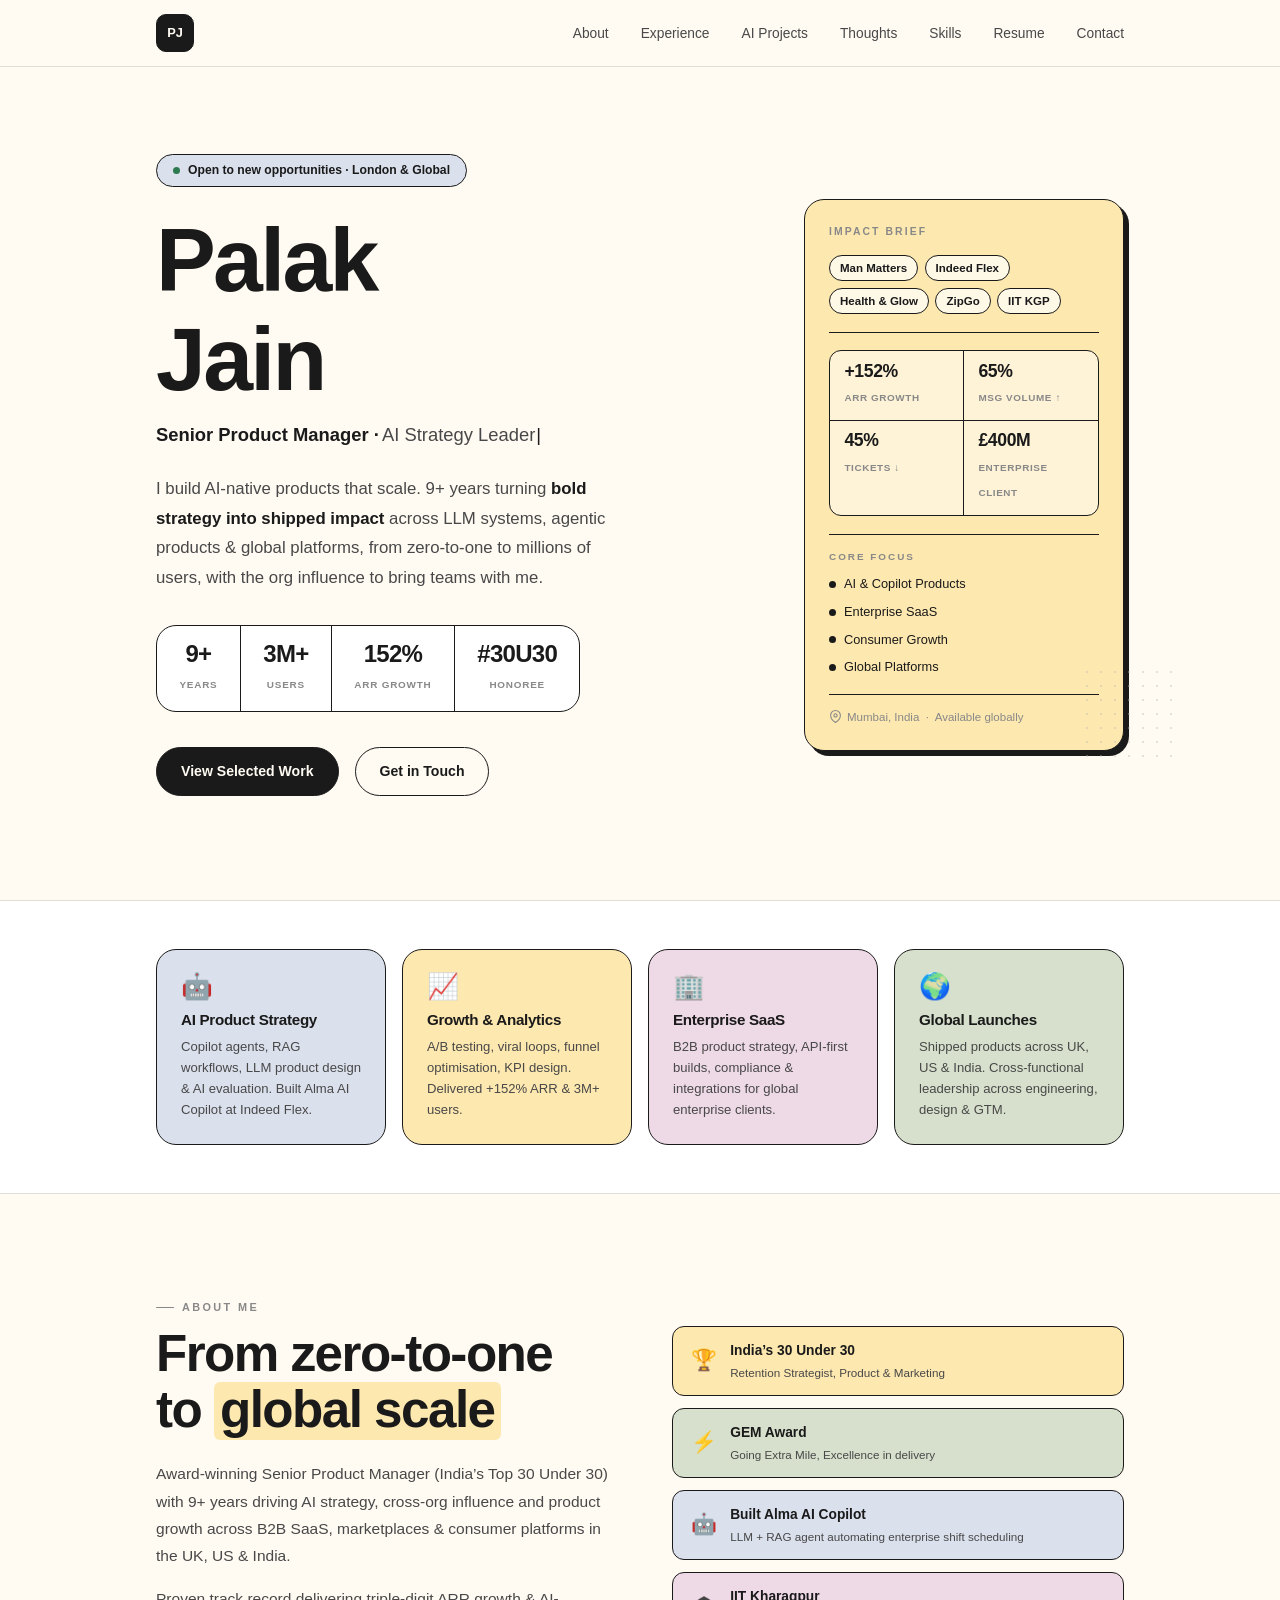
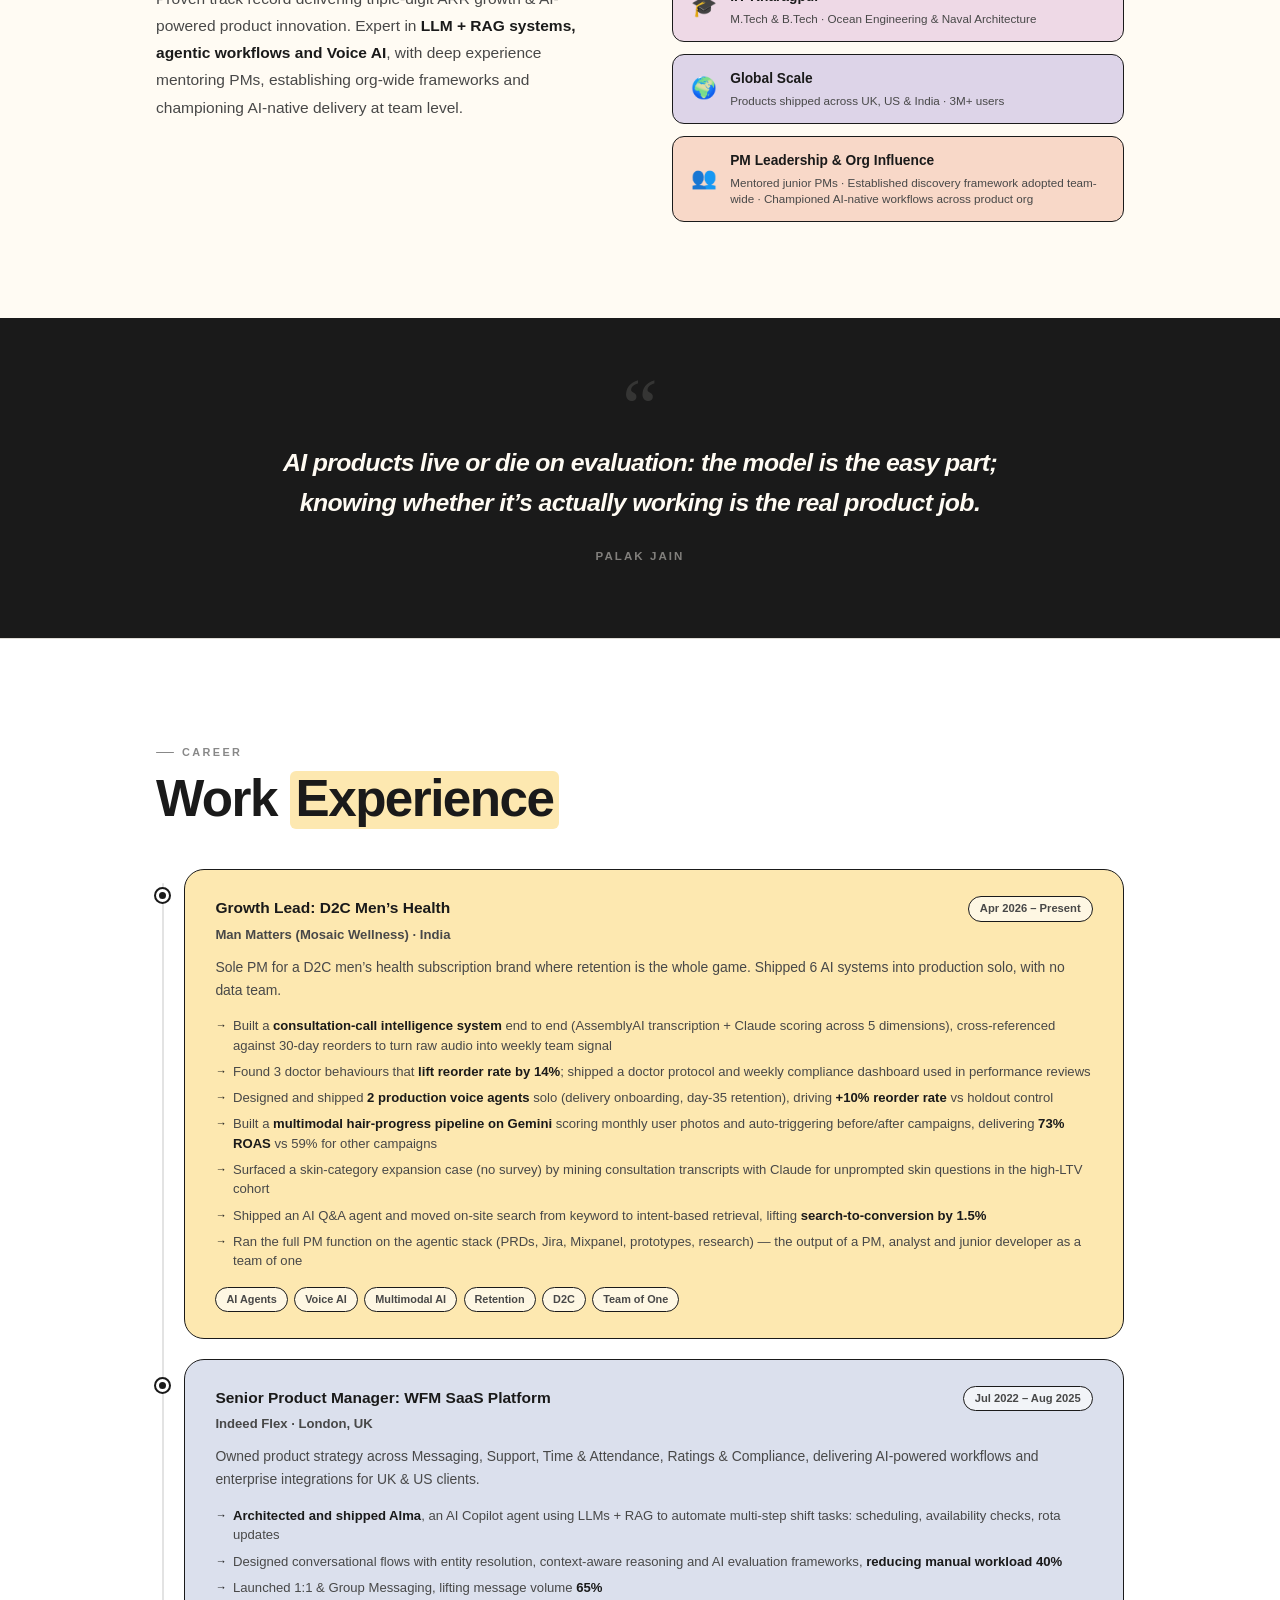
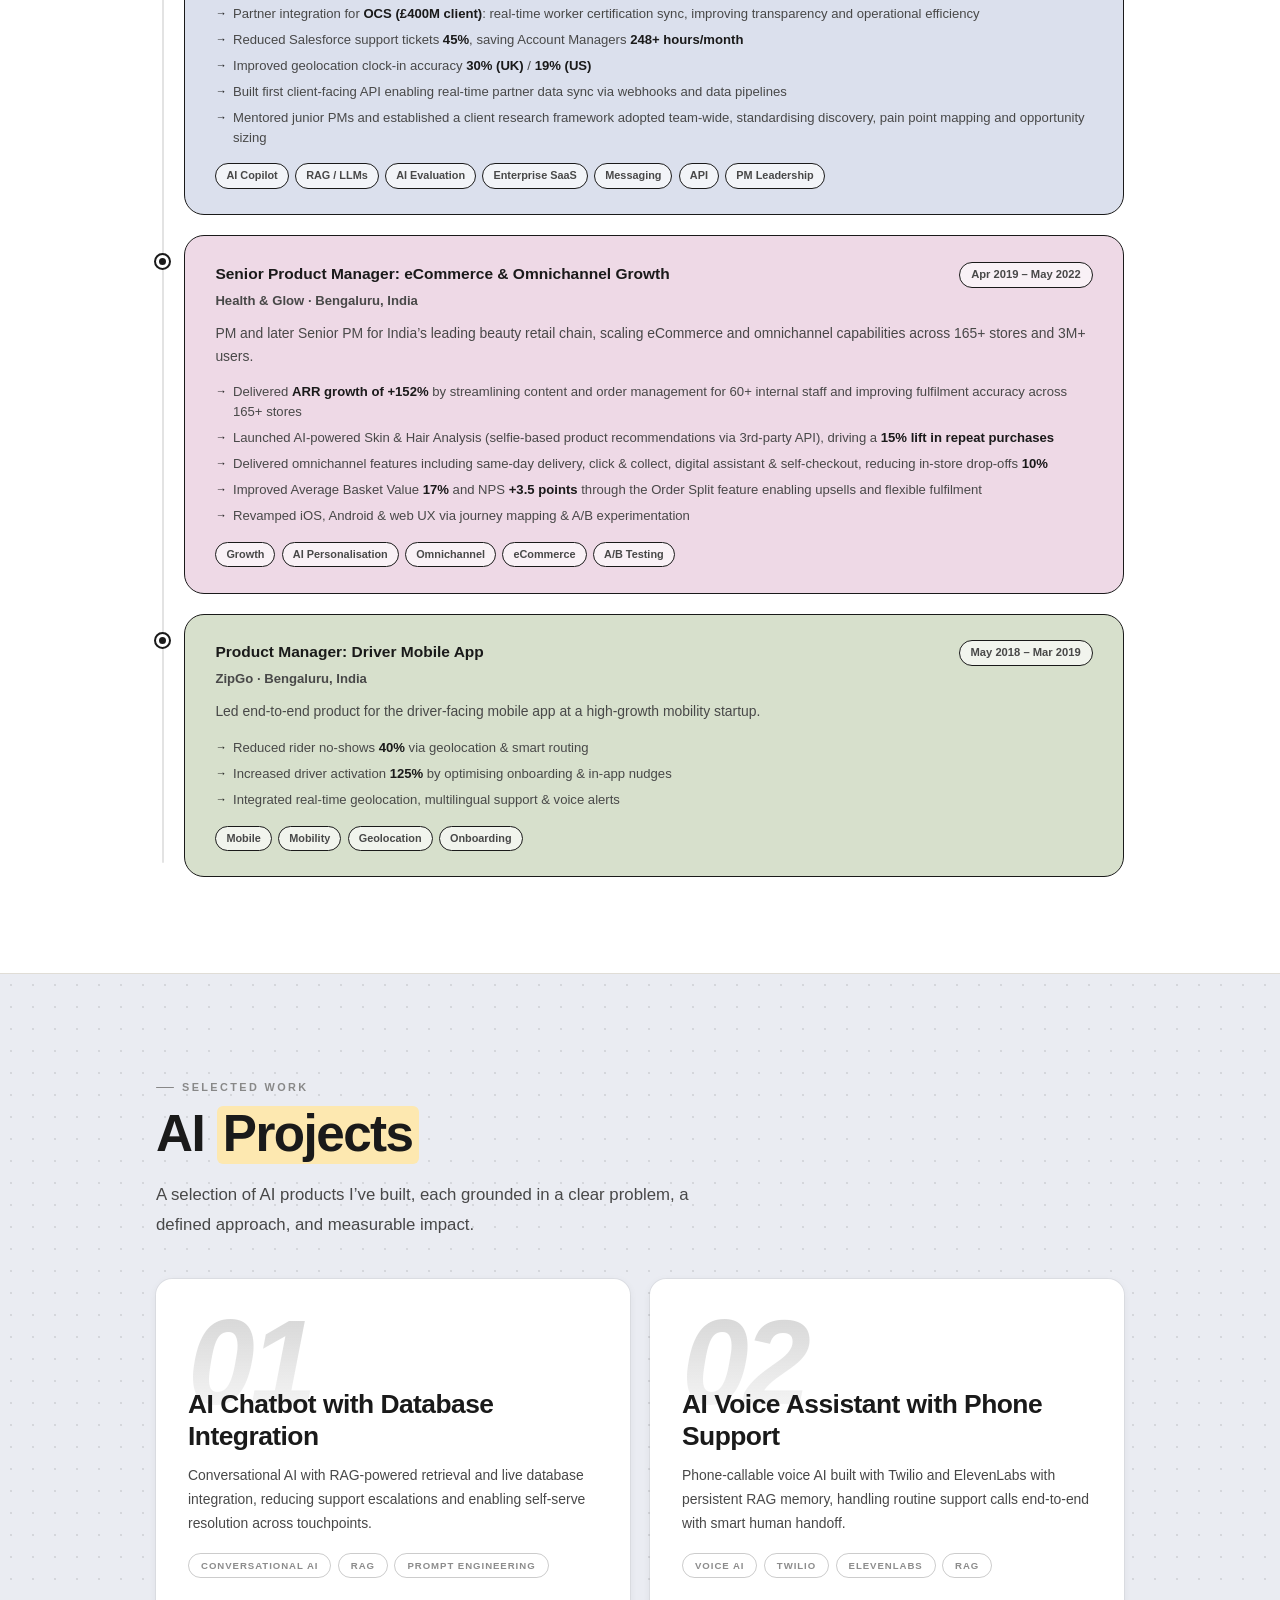
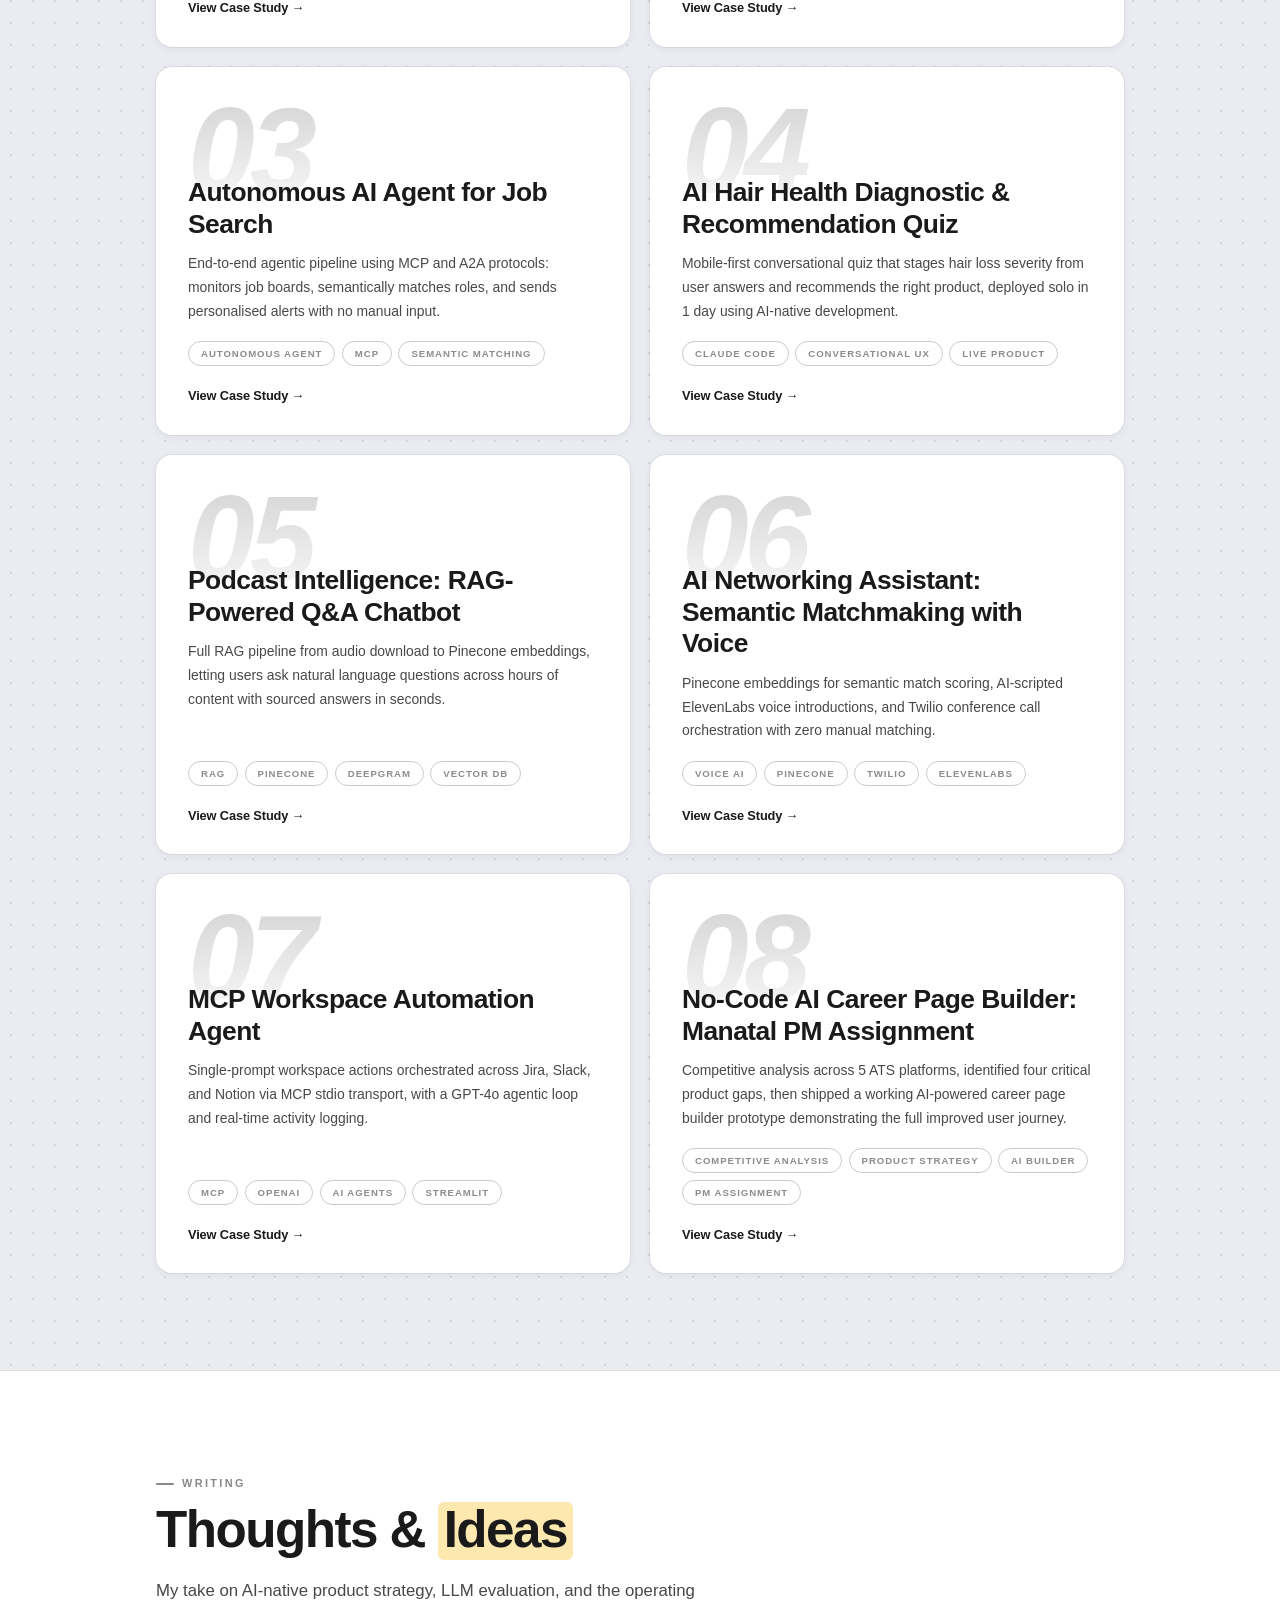
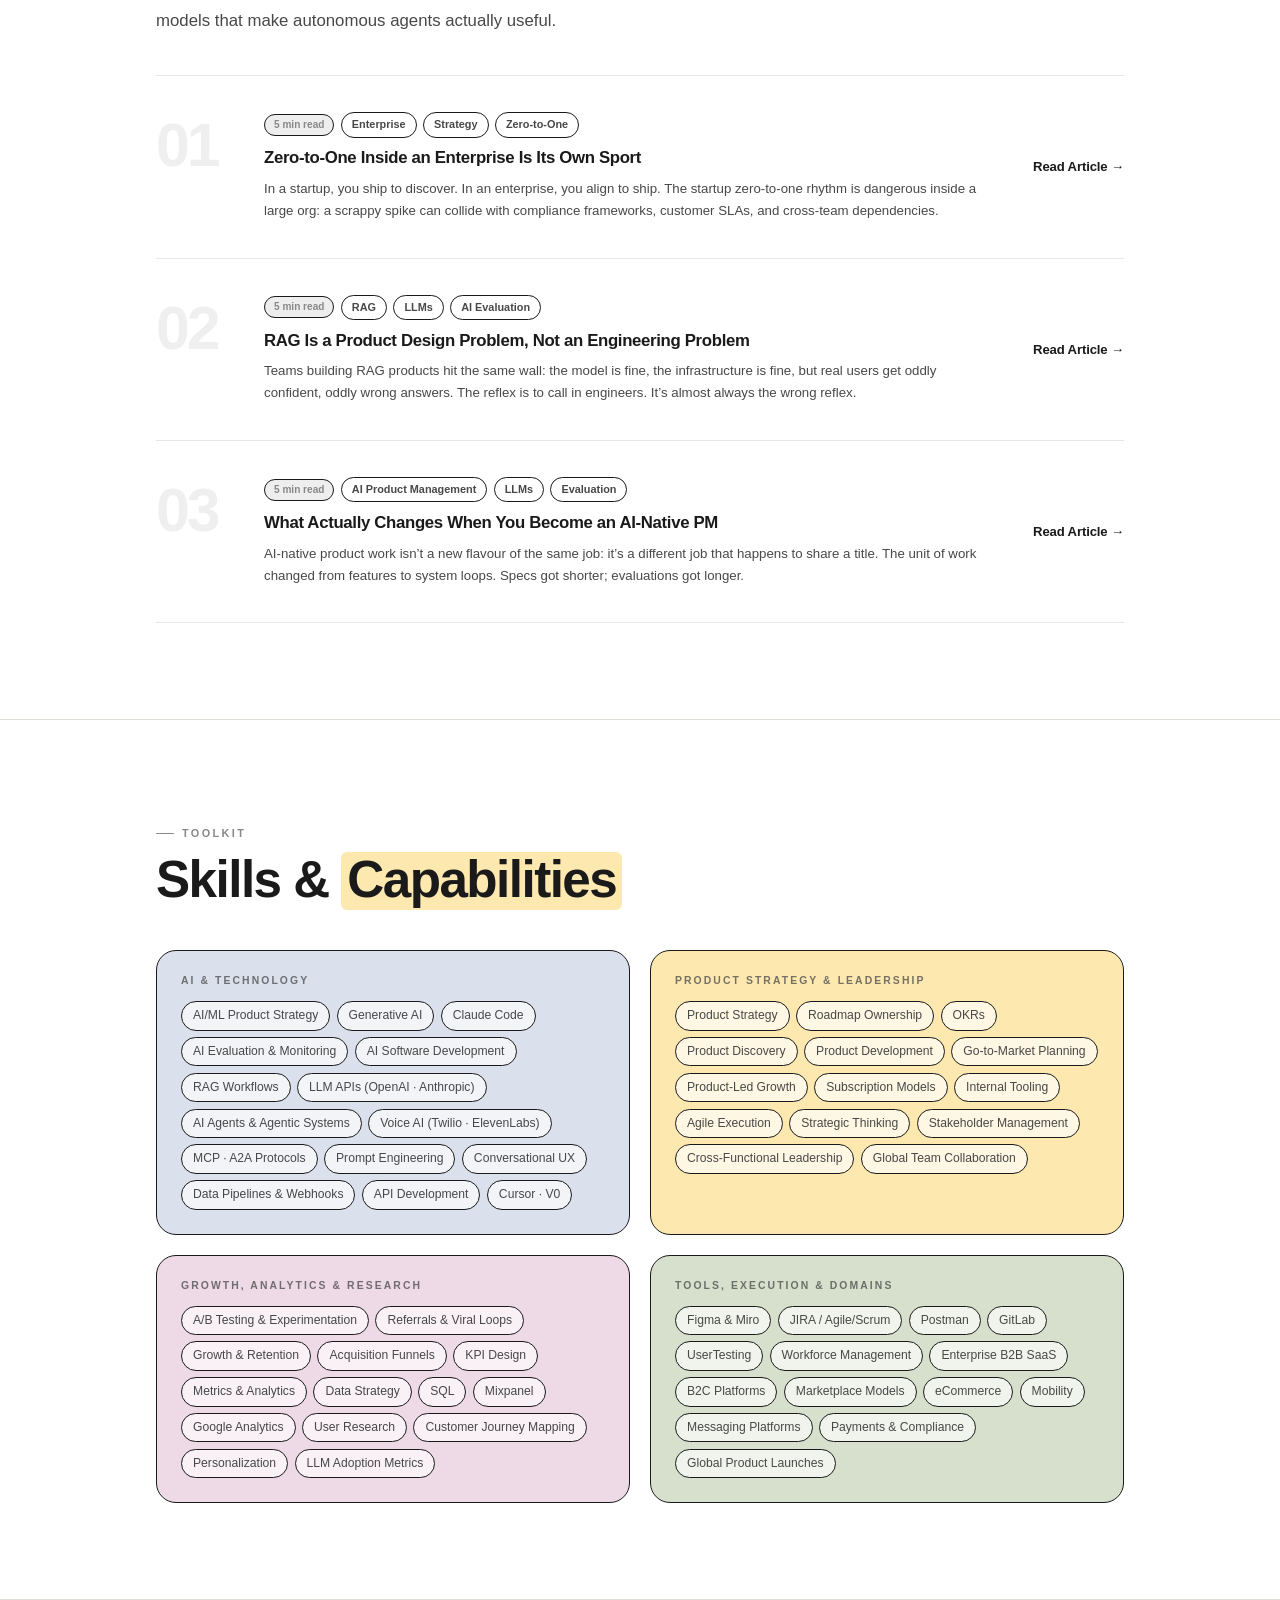
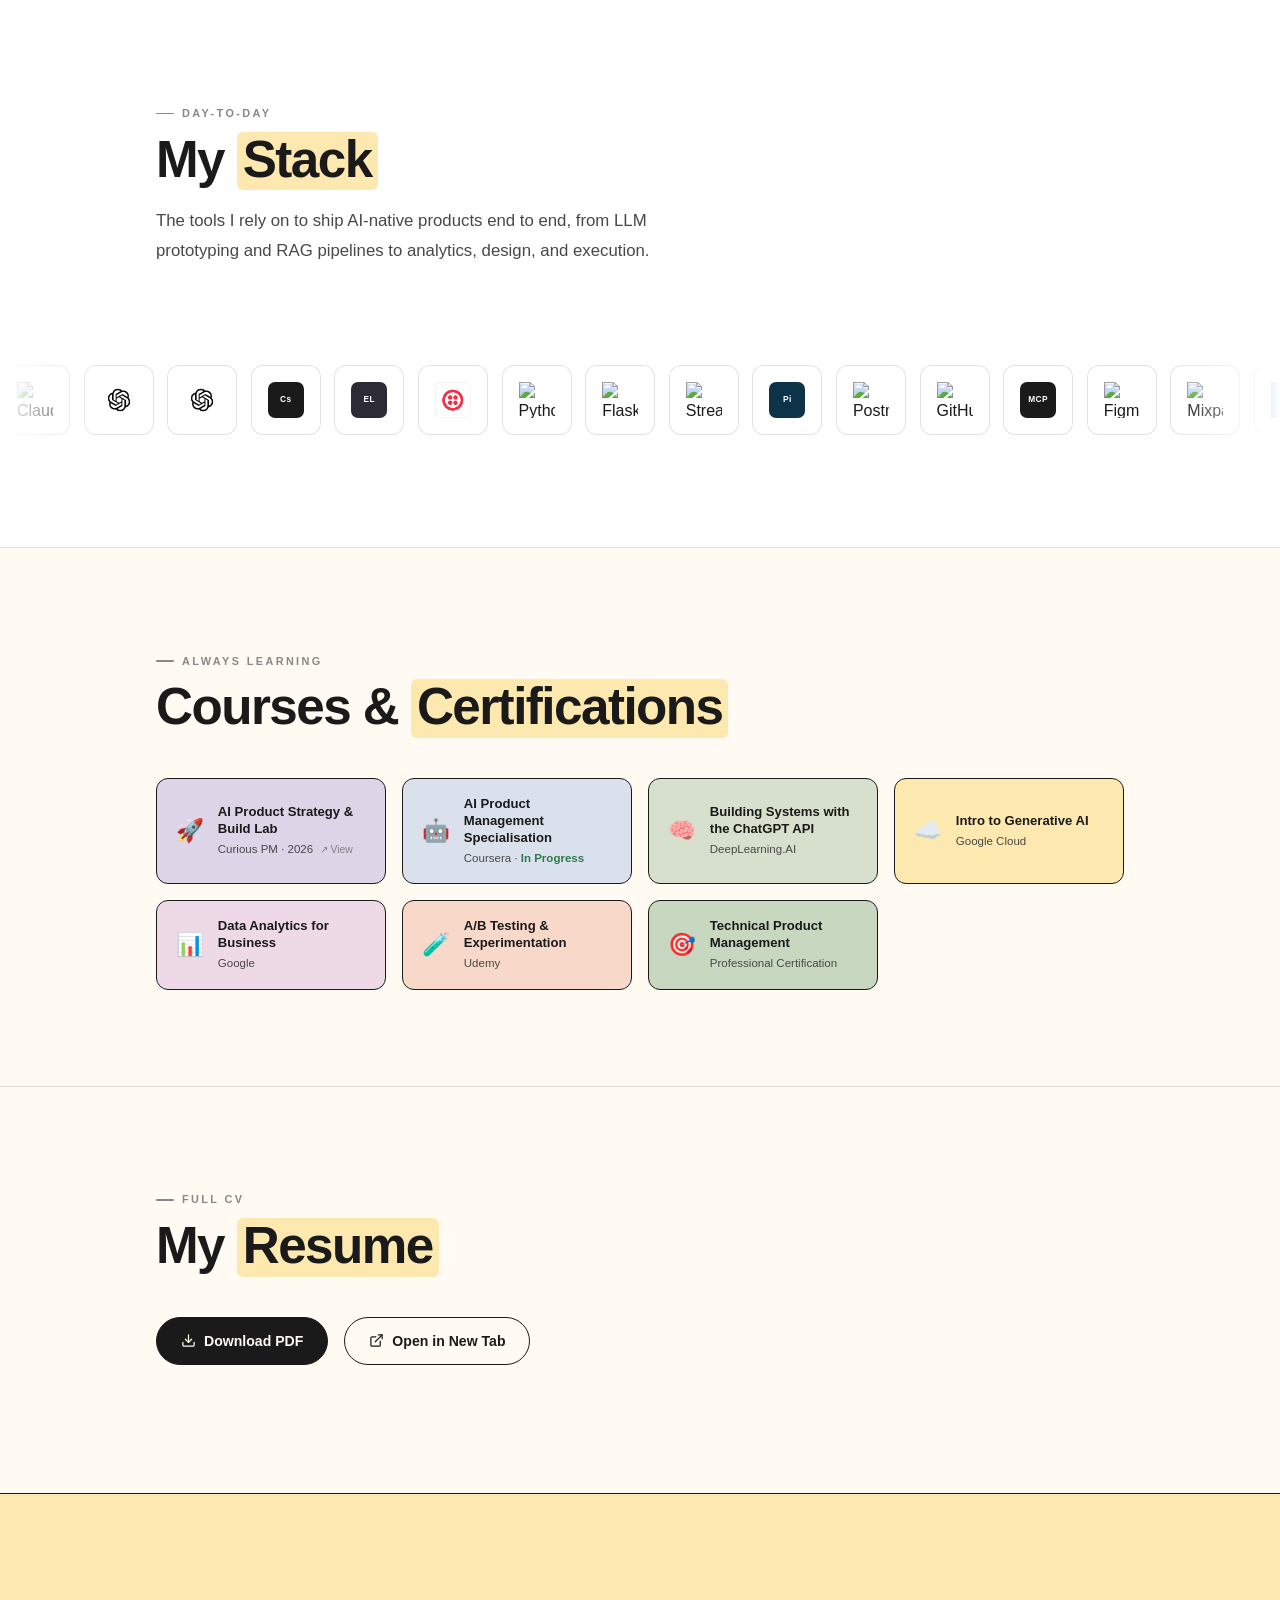
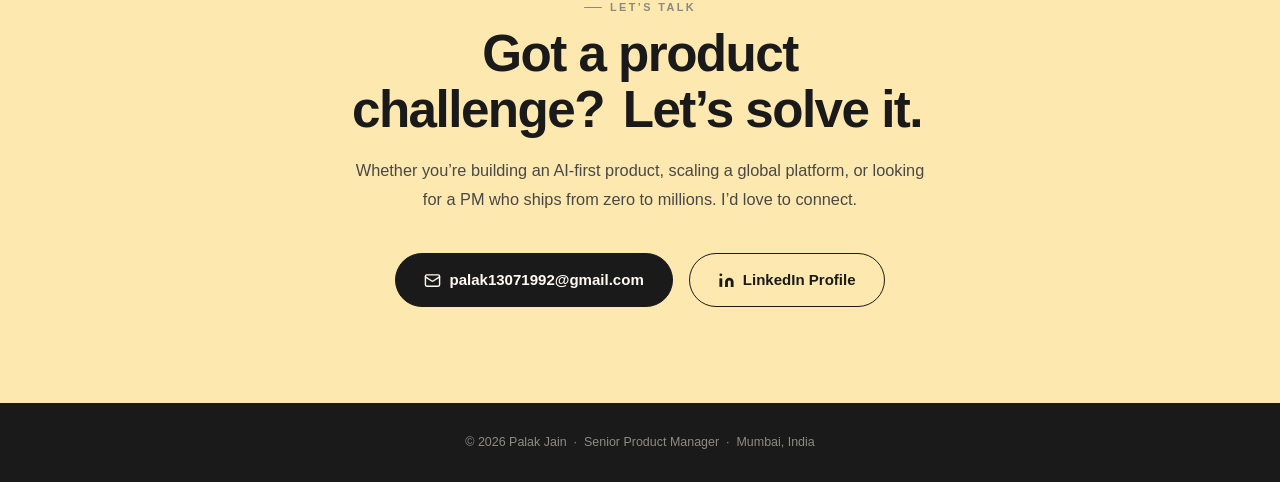
==== commit 29eec83a: "Add Man Matters role to work experience, update hero badge color Co-Authored-By: Claude Sonnet 5 <no" ====
--- a/index.html
+++ b/index.html
@@ -5,7 +5,7 @@
   <meta name="viewport" content="width=device-width, initial-scale=1.0" />
   <meta name="description" content="Palak Jain, Senior Product Manager. 9+ years delivering triple-digit ARR growth and AI-powered products across enterprise SaaS, consumer platforms &amp; marketplaces. India's Top 30 Under 30. IIT KGP. Mumbai." />
   <meta property="og:title" content="Palak Jain · Senior Product Manager" />
-  <meta property="og:description" content="Senior PM | AI Strategy | 30 Under 30 | Indeed · Health &amp; Glow | IIT KGP | Mumbai" />
+  <meta property="og:description" content="Senior PM | AI Strategy | 30 Under 30 | Man Matters · Indeed · Health &amp; Glow | IIT KGP | Mumbai" />
   <title>Palak Jain · Senior Product Manager</title>
   <link rel="stylesheet" href="style.css" />
 </head>
@@ -88,6 +88,7 @@
           <div class="impact-card-label">Impact Brief</div>
 
           <div class="impact-companies">
+            <span class="company-tag">Man Matters</span>
             <span class="company-tag">Indeed Flex</span>
             <span class="company-tag">Health &amp; Glow</span>
             <span class="company-tag">ZipGo</span>
@@ -264,6 +265,40 @@
         <h2 class="fade-in">Work <span class="highlight">Experience</span></h2>
 
         <div class="timeline">
+
+          <div class="timeline-item fade-in">
+            <div class="timeline-marker" aria-hidden="true"></div>
+            <div class="timeline-card">
+              <div class="timeline-header">
+                <div>
+                  <div class="timeline-role">Growth Lead: D2C Men&rsquo;s Health</div>
+                  <div class="timeline-company">Man Matters (Mosaic Wellness) &middot; India</div>
+                </div>
+                <div class="timeline-period">Apr 2026 &ndash; Present</div>
+              </div>
+              <p class="timeline-summary">
+                Sole PM for a D2C men&rsquo;s health subscription brand where retention is the whole game.
+                Shipped 6 AI systems into production solo, with no data team.
+              </p>
+              <ul class="timeline-bullets">
+                <li>Built a <strong>consultation-call intelligence system</strong> end to end (AssemblyAI transcription + Claude scoring across 5 dimensions), cross-referenced against 30-day reorders to turn raw audio into weekly team signal</li>
+                <li>Found 3 doctor behaviours that <strong>lift reorder rate by 14%</strong>; shipped a doctor protocol and weekly compliance dashboard used in performance reviews</li>
+                <li>Designed and shipped <strong>2 production voice agents</strong> solo (delivery onboarding, day-35 retention), driving <strong>+10% reorder rate</strong> vs holdout control</li>
+                <li>Built a <strong>multimodal hair-progress pipeline on Gemini</strong> scoring monthly user photos and auto-triggering before/after campaigns, delivering <strong>73% ROAS</strong> vs 59% for other campaigns</li>
+                <li>Surfaced a skin-category expansion case (no survey) by mining consultation transcripts with Claude for unprompted skin questions in the high-LTV cohort</li>
+                <li>Shipped an AI Q&amp;A agent and moved on-site search from keyword to intent-based retrieval, lifting <strong>search-to-conversion by 1.5%</strong></li>
+                <li>Ran the full PM function on the agentic stack (PRDs, Jira, Mixpanel, prototypes, research) &mdash; the output of a PM, analyst and junior developer as a team of one</li>
+              </ul>
+              <div class="timeline-tags">
+                <span class="tag">AI Agents</span>
+                <span class="tag">Voice AI</span>
+                <span class="tag">Multimodal AI</span>
+                <span class="tag">Retention</span>
+                <span class="tag">D2C</span>
+                <span class="tag">Team of One</span>
+              </div>
+            </div>
+          </div>
 
           <div class="timeline-item fade-in">
             <div class="timeline-marker" aria-hidden="true"></div>
--- a/style.css
+++ b/style.css
@@ -237,7 +237,7 @@
 
 .hero-badge {
   display: inline-flex; align-items: center; gap: 8px;
-  background: var(--green);
+  background: var(--blue);
   border: var(--border);
   font-size: 0.76rem; font-weight: 600;
   padding: 6px 16px;
@@ -506,9 +506,10 @@
   transition: transform 0.2s, box-shadow 0.2s;
 }
 .timeline-card:hover { transform: translate(-3px,-3px); box-shadow: var(--shadow); }
-.timeline-item:nth-child(1) .timeline-card { background: var(--blue);  }
-.timeline-item:nth-child(2) .timeline-card { background: var(--pink);  }
-.timeline-item:nth-child(3) .timeline-card { background: var(--green); }
+.timeline-item:nth-child(1) .timeline-card { background: var(--yellow); }
+.timeline-item:nth-child(2) .timeline-card { background: var(--blue);  }
+.timeline-item:nth-child(3) .timeline-card { background: var(--pink);  }
+.timeline-item:nth-child(4) .timeline-card { background: var(--green); }
 
 .timeline-header {
   display: flex; justify-content: space-between;
@@ -851,20 +852,18 @@
   .stat-value { font-size: 1.25rem; }
   .hero-visual { display: none; } /* hide impact card — stats bar tells the story */
 
-  /* ── AI PROJECTS — horizontal swipe carousel ── */
+  /* ── AI PROJECTS — vertical stack on mobile ── */
   .work-grid {
     display: flex !important;
-    flex-direction: row;
-    overflow-x: scroll;
-    -webkit-overflow-scrolling: touch;
-    scrollbar-width: none;
-    gap: 0.85rem;
-    padding: 0.5rem clamp(1.5rem, 5vw, 3.5rem) 1.75rem;
-    margin: 0 calc(-1 * clamp(1.5rem, 5vw, 3.5rem));
+    flex-direction: column;
+    overflow-x: unset;
+    gap: 1rem;
+    padding: 0.5rem 0 1.75rem;
+    margin: 0;
   }
-  .work-grid::-webkit-scrollbar { display: none; }
   .work-card {
-    flex: 0 0 82vw !important;
+    flex: unset !important;
+    width: 100%;
     min-width: 0;
   }
   /* Numbers always colored on mobile (no hover state) */
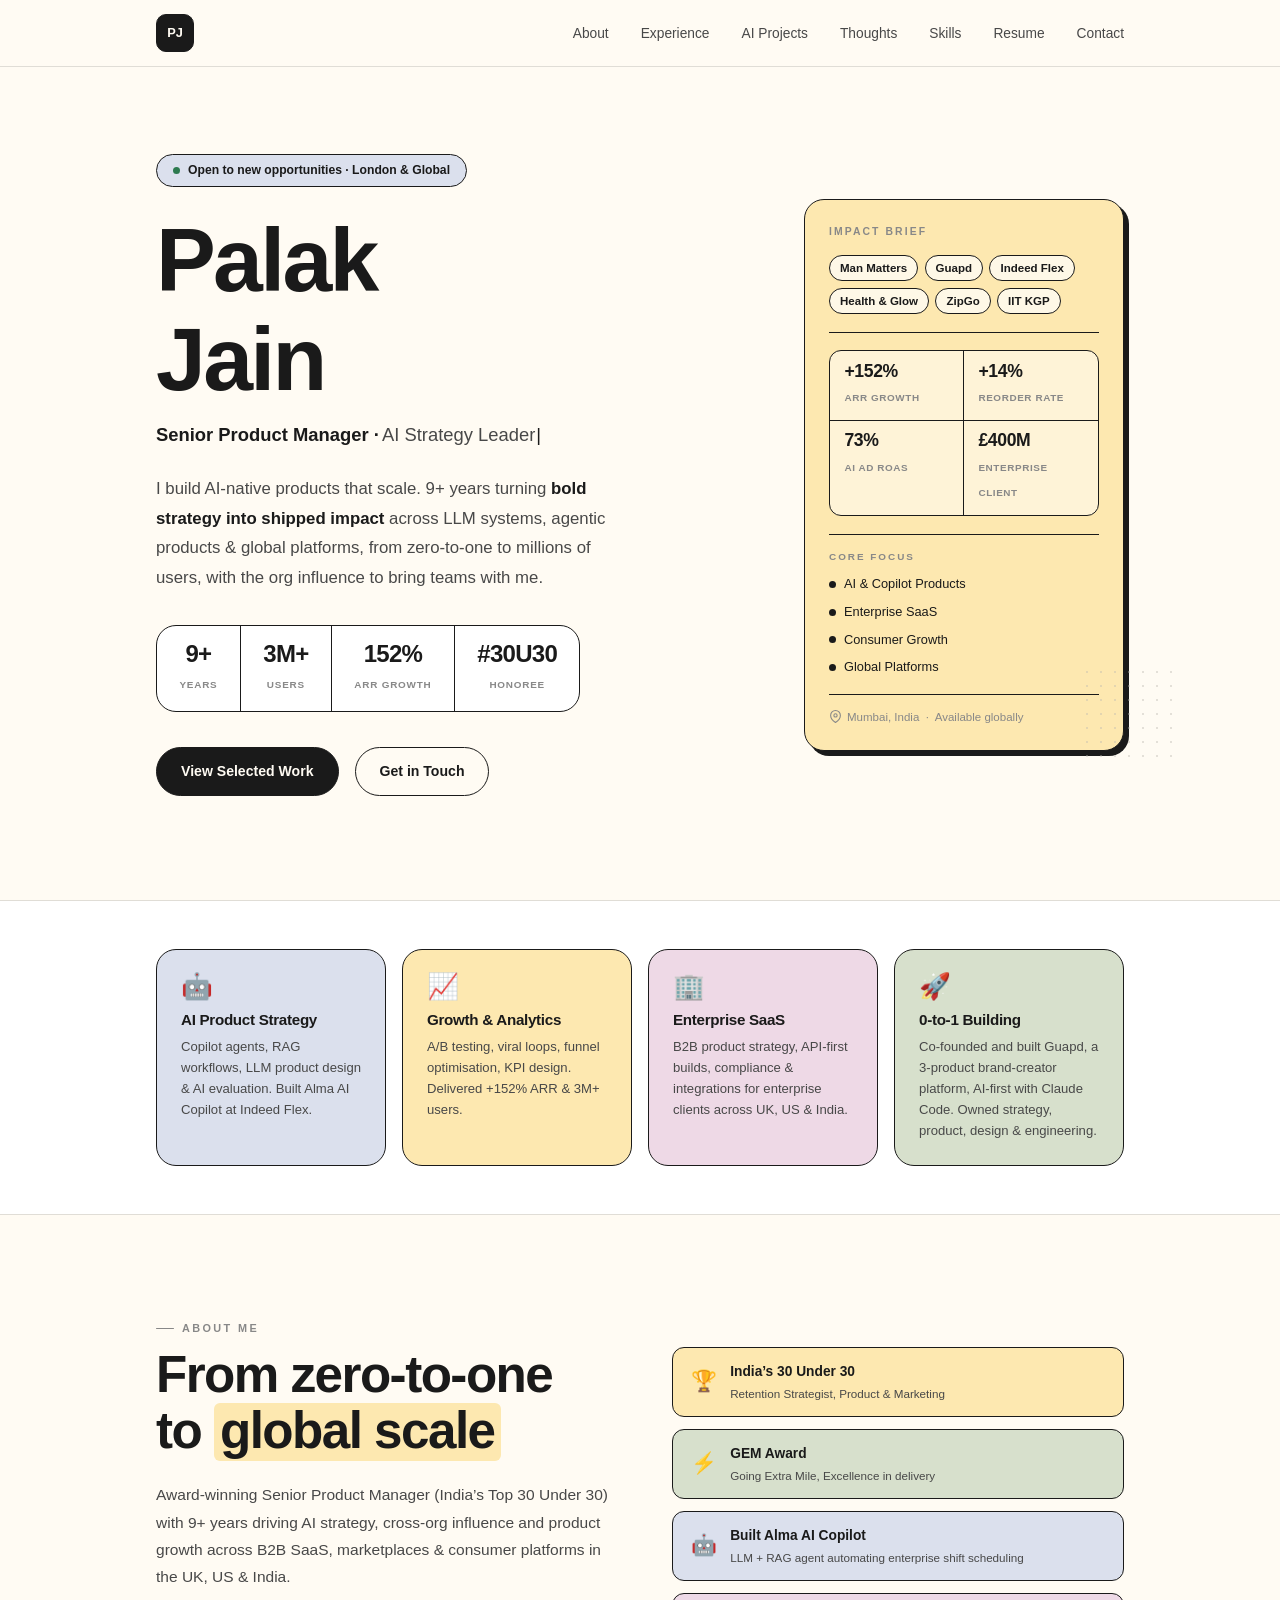
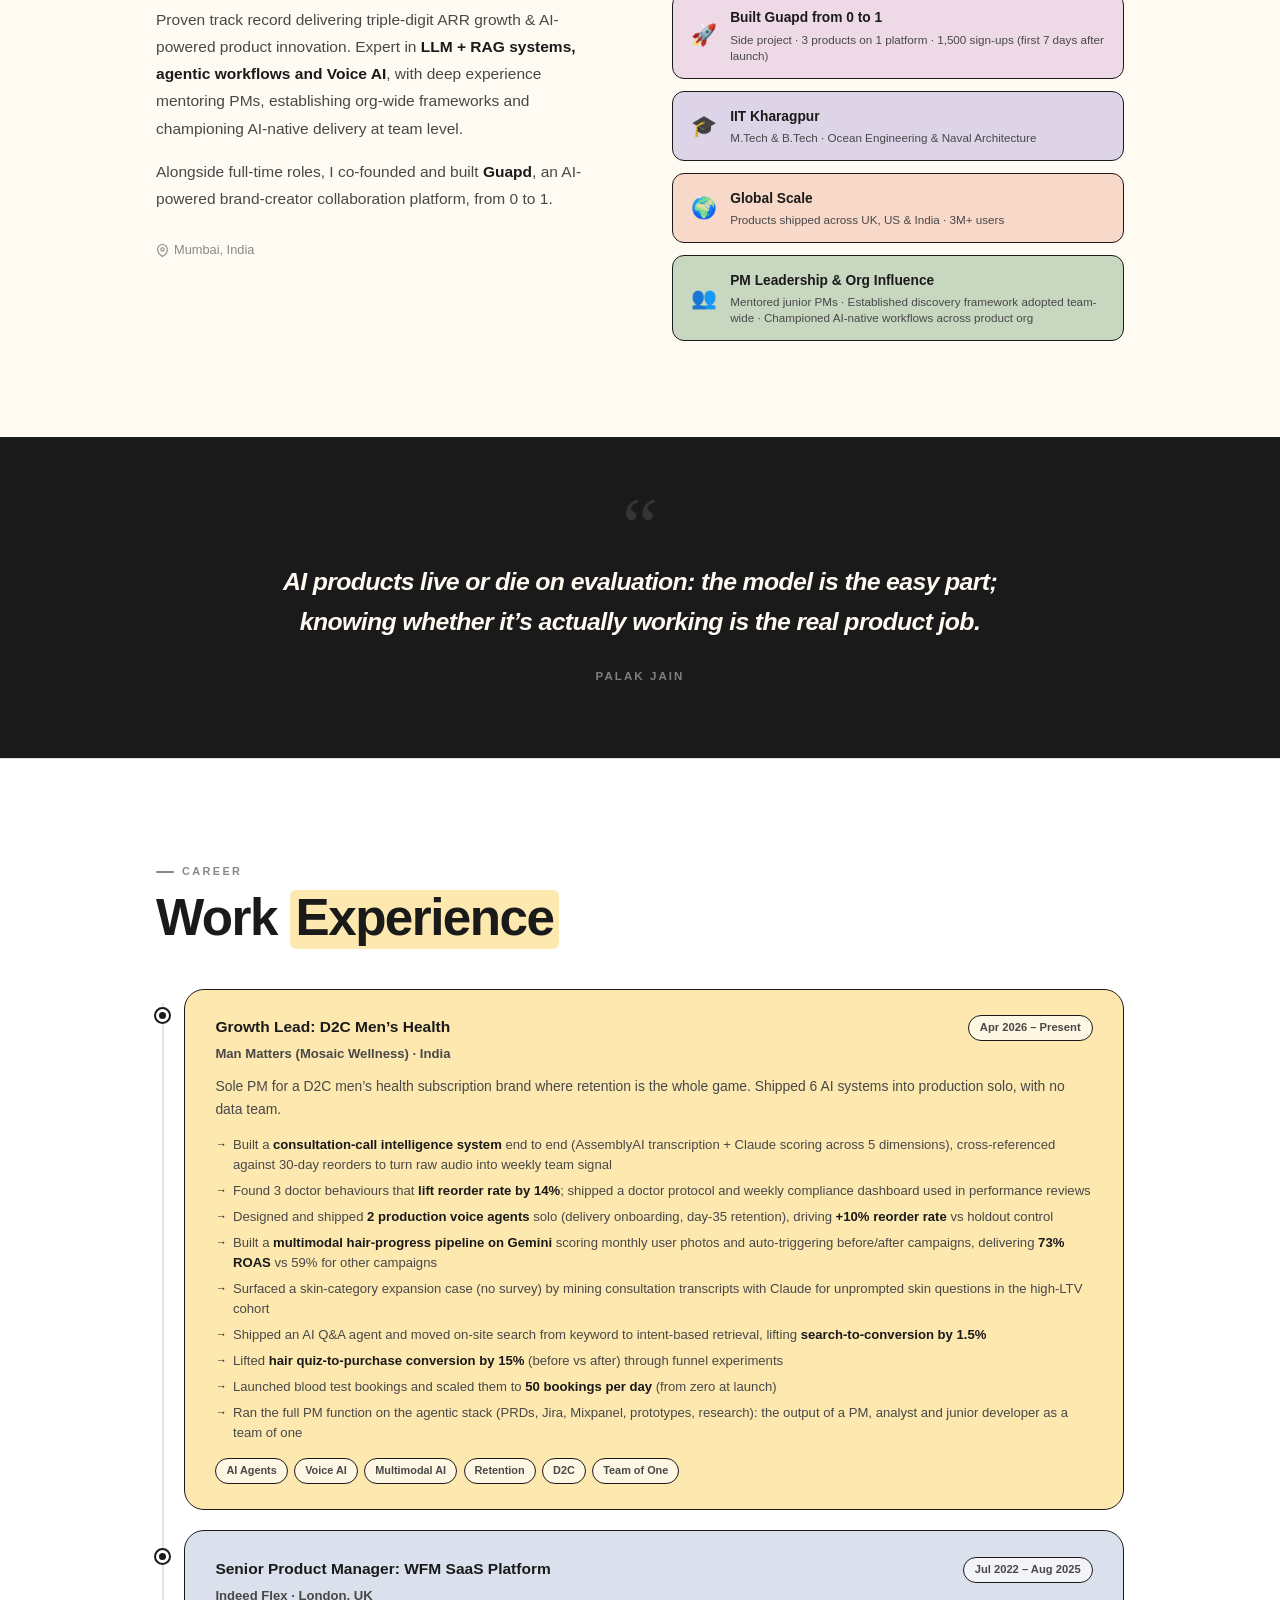
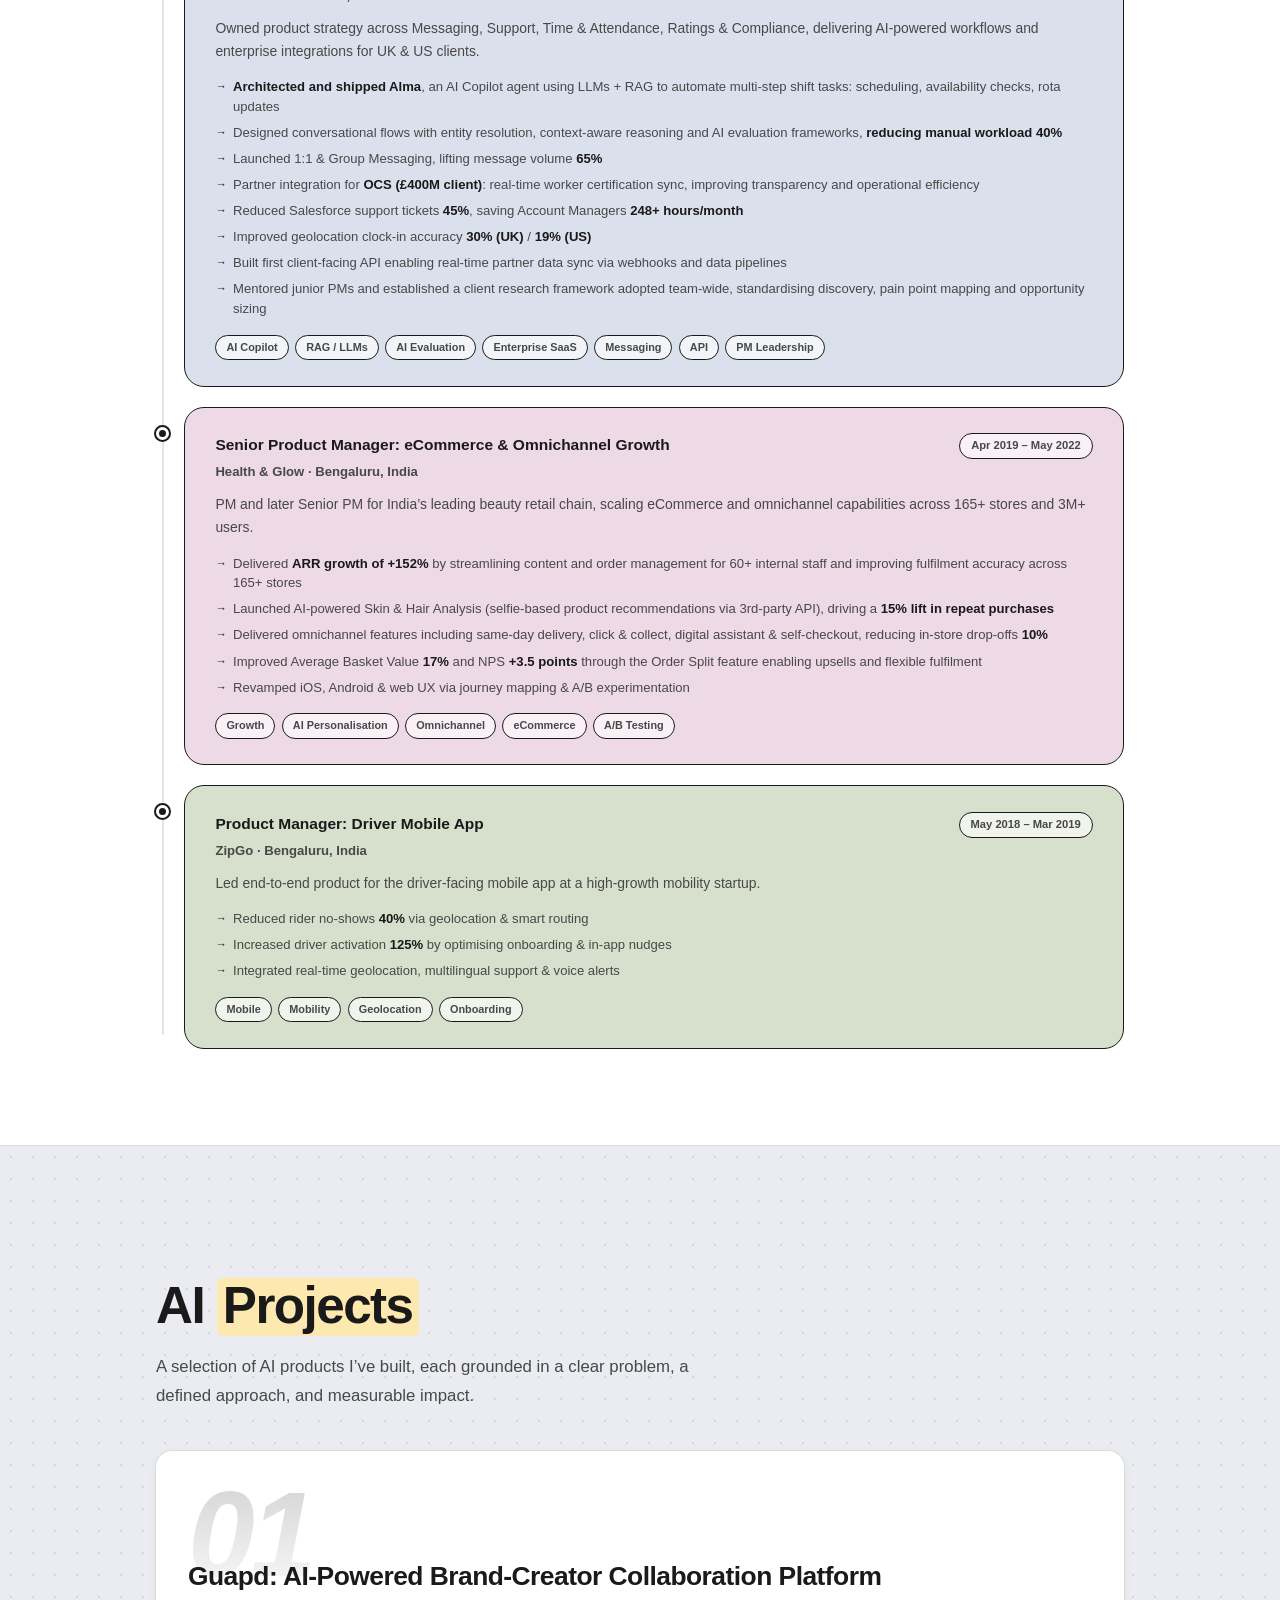
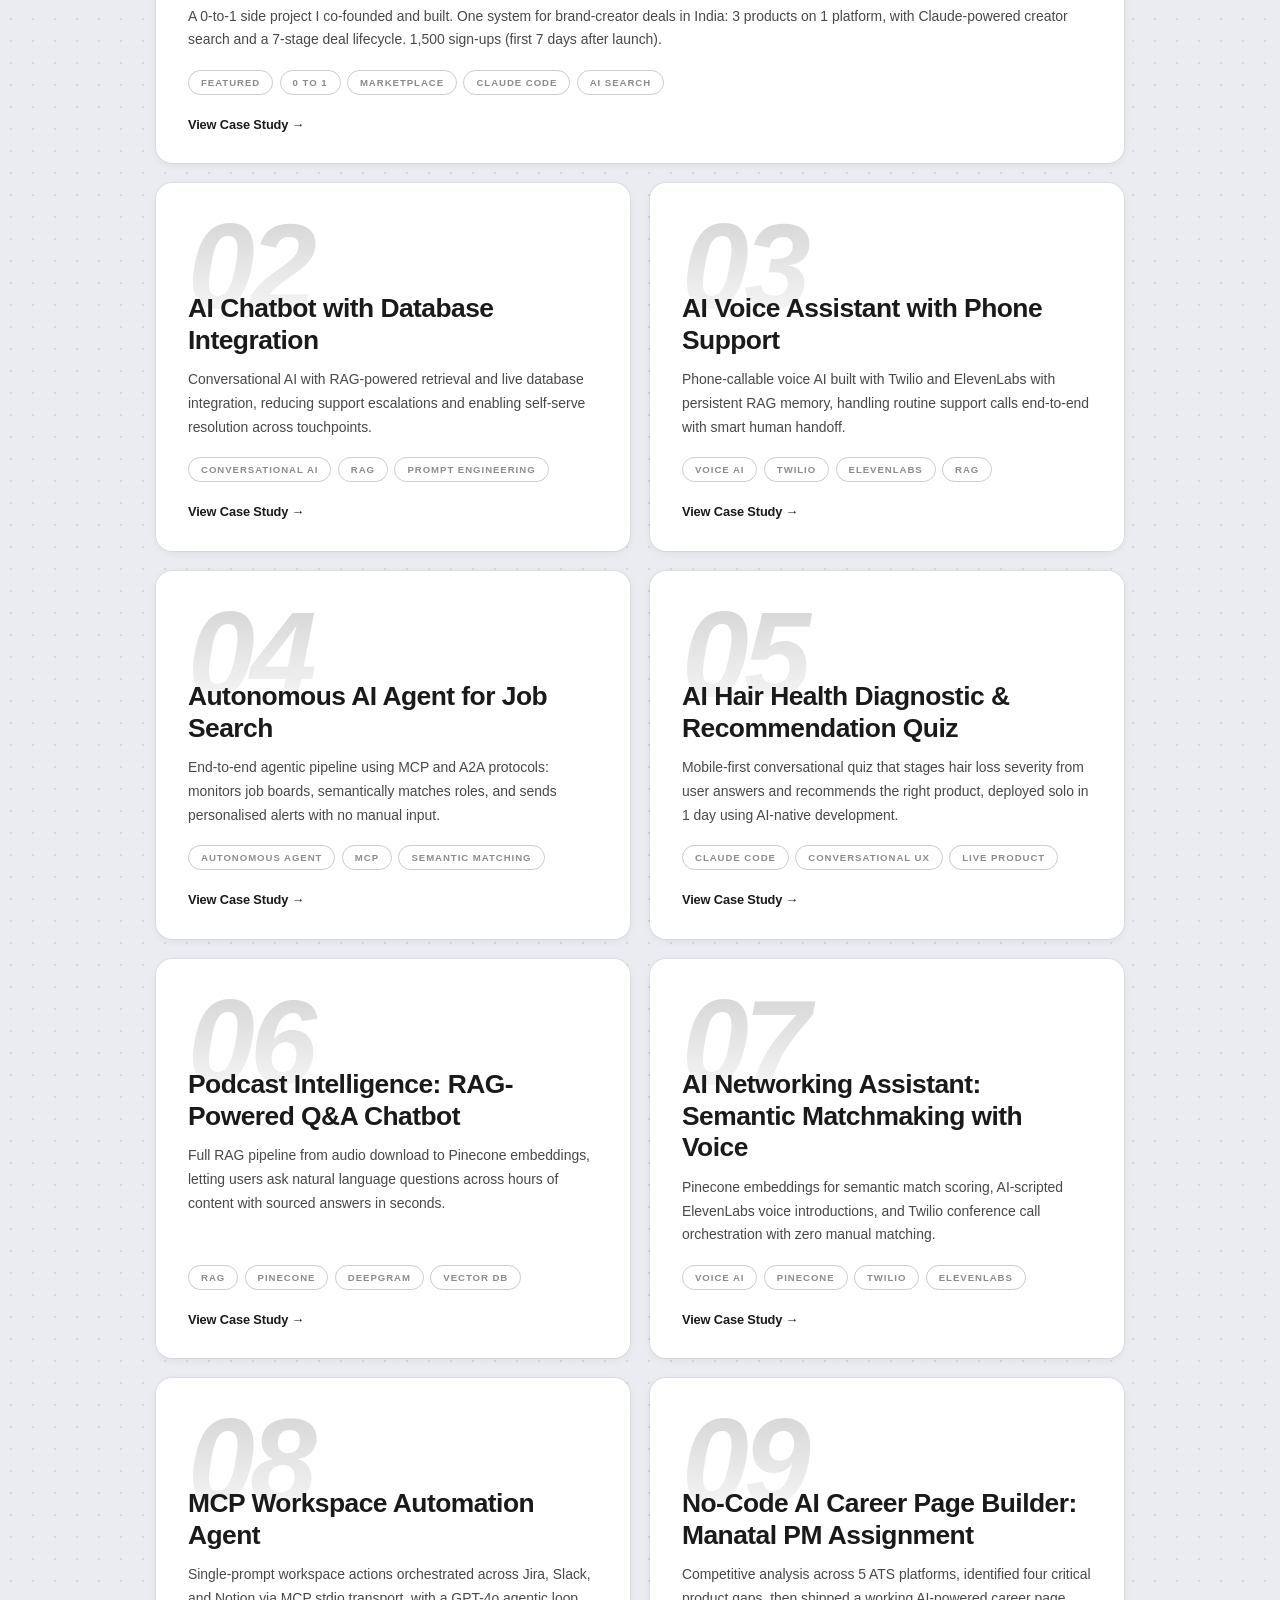
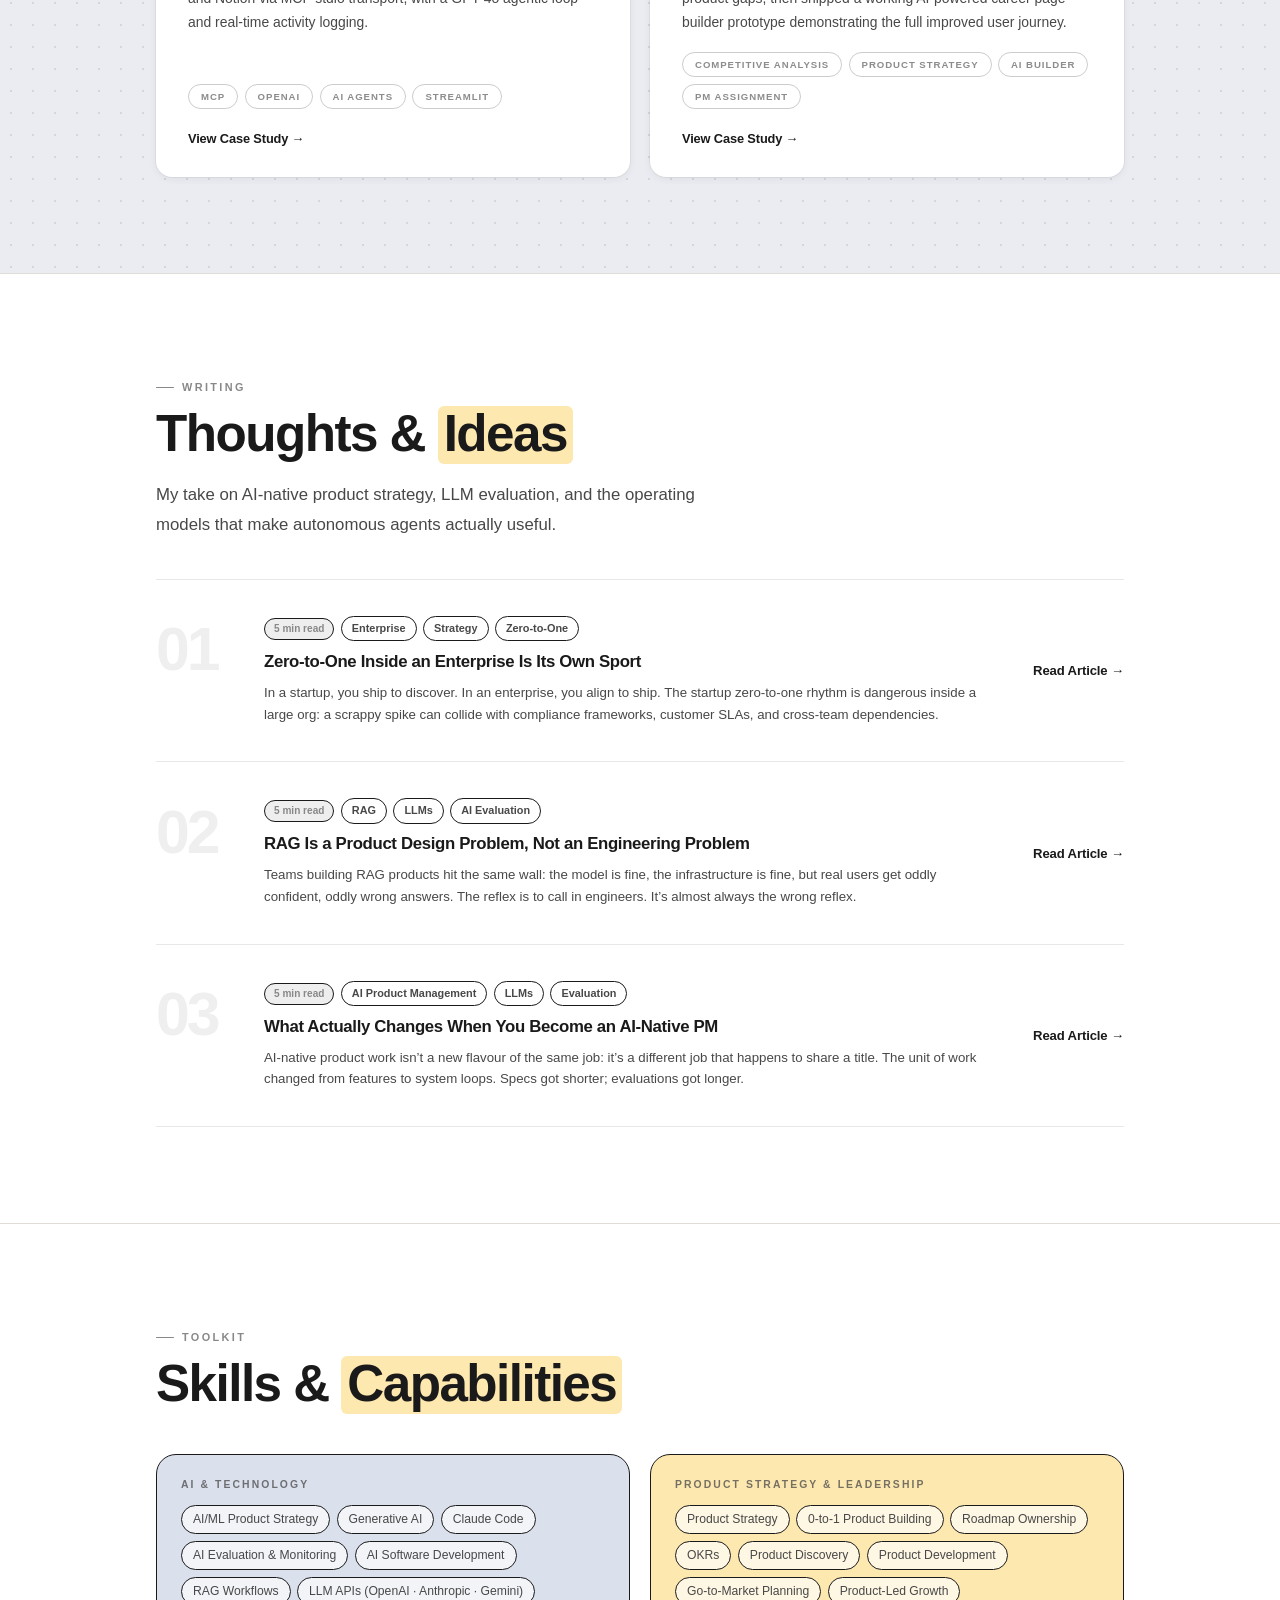
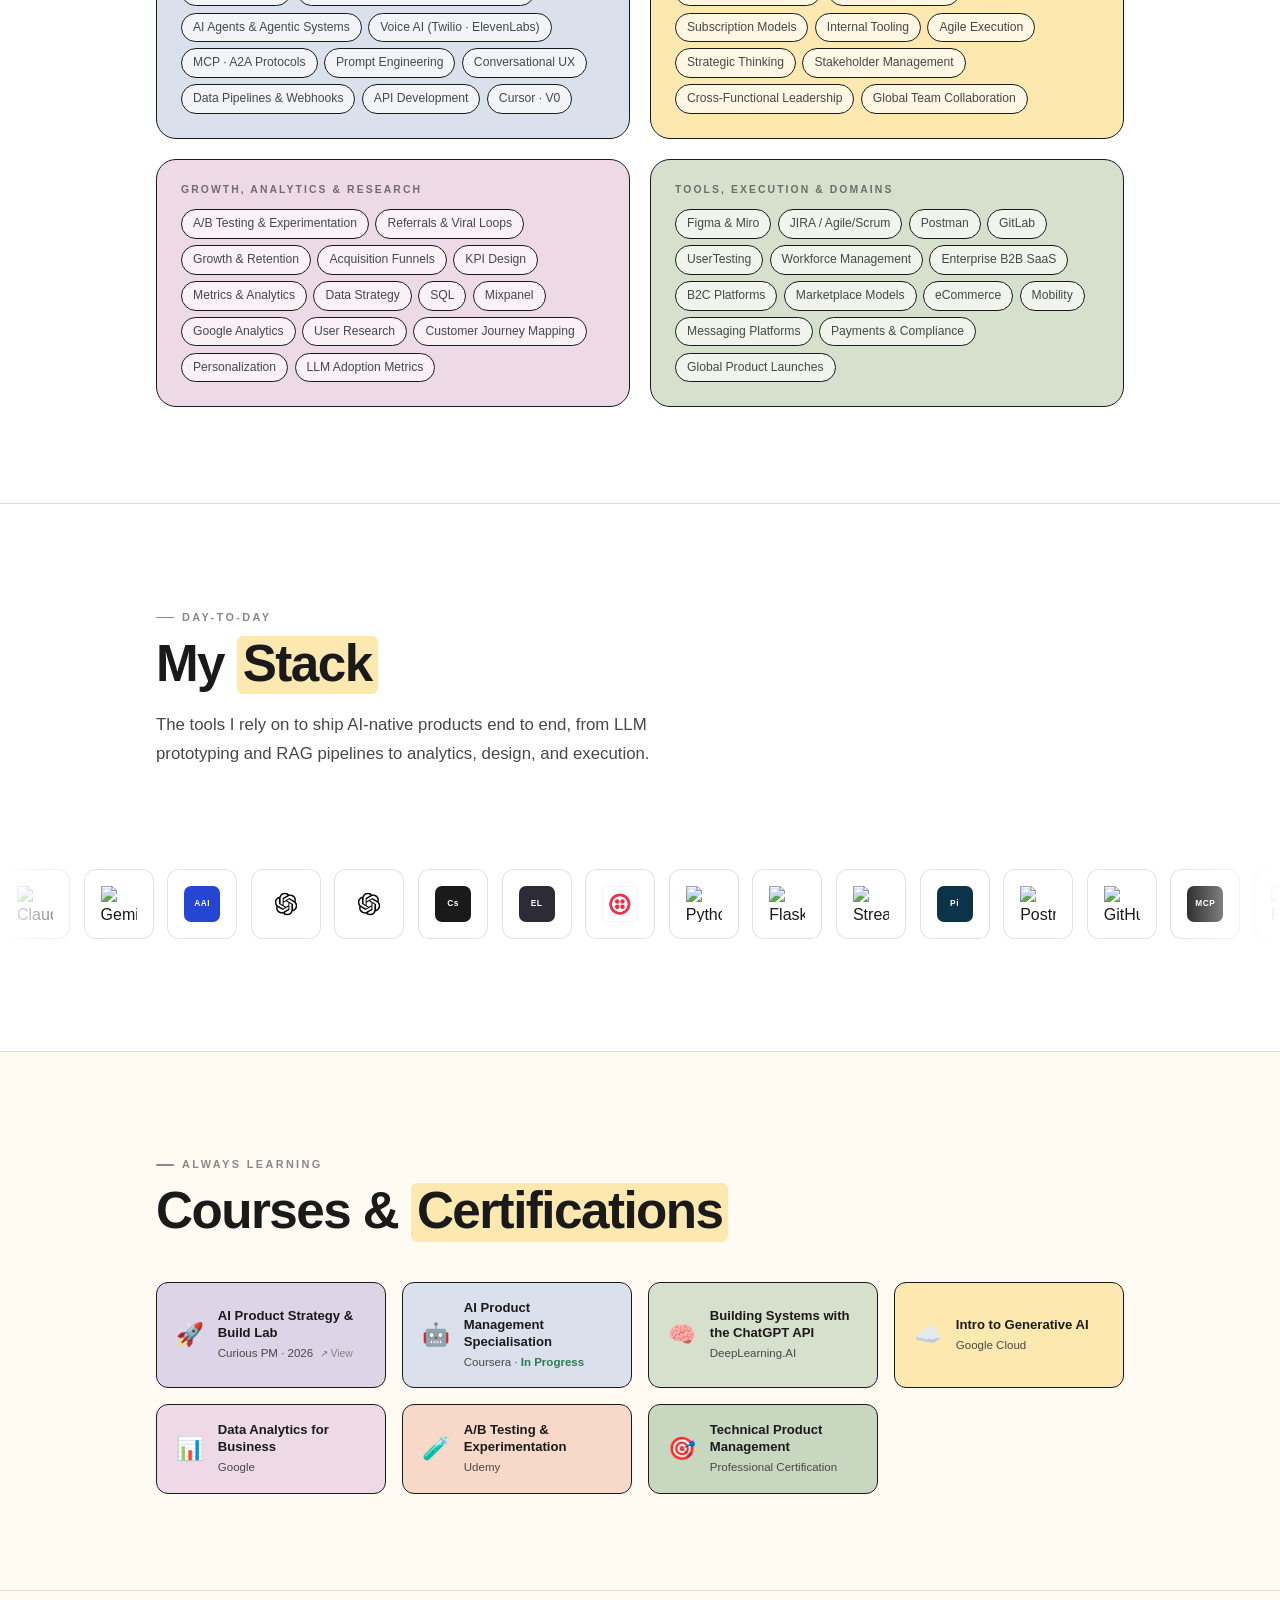
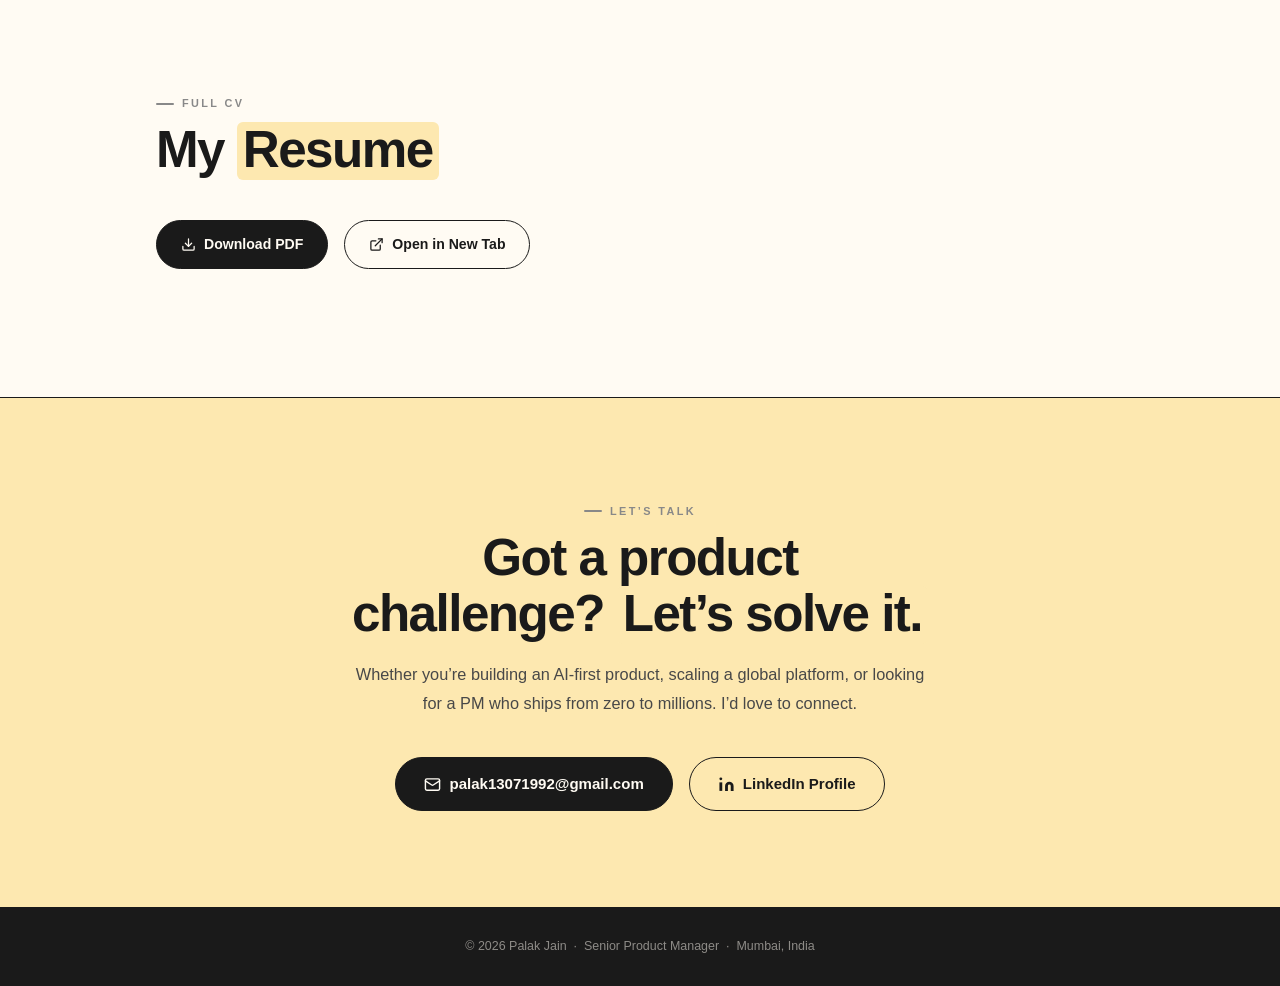
==== commit cfeb10c6: "Add Guapd featured case study and refresh portfolio content - New Guapd case study page with product" ====
--- a/index.html
+++ b/index.html
@@ -89,6 +89,7 @@
 
           <div class="impact-companies">
             <span class="company-tag">Man Matters</span>
+            <span class="company-tag">Guapd</span>
             <span class="company-tag">Indeed Flex</span>
             <span class="company-tag">Health &amp; Glow</span>
             <span class="company-tag">ZipGo</span>
@@ -101,12 +102,12 @@
               <span class="im-label">ARR Growth</span>
             </div>
             <div class="impact-metric">
-              <span class="im-value">65%</span>
-              <span class="im-label">Msg Volume ↑</span>
+              <span class="im-value">+14%</span>
+              <span class="im-label">Reorder Rate</span>
             </div>
             <div class="impact-metric">
-              <span class="im-value">45%</span>
-              <span class="im-label">Tickets ↓</span>
+              <span class="im-value">73%</span>
+              <span class="im-label">AI Ad ROAS</span>
             </div>
             <div class="impact-metric">
               <span class="im-value">£400M</span>
@@ -160,13 +161,13 @@
           <div class="expertise-card fade-in">
             <div class="exp-icon">🏢</div>
             <h3>Enterprise SaaS</h3>
-            <p>B2B product strategy, API-first builds, compliance &amp; integrations for global enterprise clients.</p>
+            <p>B2B product strategy, API-first builds, compliance &amp; integrations for enterprise clients across UK, US &amp; India.</p>
           </div>
 
           <div class="expertise-card fade-in">
-            <div class="exp-icon">🌍</div>
-            <h3>Global Launches</h3>
-            <p>Shipped products across UK, US &amp; India. Cross-functional leadership across engineering, design &amp; GTM.</p>
+            <div class="exp-icon">🚀</div>
+            <h3>0-to-1 Building</h3>
+            <p>Co-founded and built Guapd, a 3-product brand-creator platform, AI-first with Claude Code. Owned strategy, product, design &amp; engineering.</p>
           </div>
 
         </div>
@@ -192,6 +193,9 @@
               Expert in <strong>LLM + RAG systems, agentic workflows and Voice AI</strong>, with deep experience
               mentoring PMs, establishing org-wide frameworks and championing AI-native delivery at team level.
             </p>
+            <p class="fade-in">
+              Alongside full-time roles, I co-founded and built <a href="project-guapd.html"><strong>Guapd</strong></a>, an AI-powered brand-creator collaboration platform, from 0 to 1.
+            </p>
             <div class="about-location fade-in">
               <svg width="13" height="13" viewBox="0 0 24 24" fill="none" stroke="currentColor" stroke-width="2"><path d="M21 10c0 7-9 13-9 13s-9-6-9-13a9 9 0 0 1 18 0z"/><circle cx="12" cy="10" r="3"/></svg>
               Mumbai, India
@@ -218,6 +222,13 @@
               <div class="ach-content">
                 <div class="ach-title">Built Alma AI Copilot</div>
                 <div class="ach-sub">LLM + RAG agent automating enterprise shift scheduling</div>
+              </div>
+            </div>
+            <div class="achievement-card fade-in">
+              <div class="ach-icon">🚀</div>
+              <div class="ach-content">
+                <div class="ach-title">Built Guapd from 0 to 1</div>
+                <div class="ach-sub">Side project · 3 products on 1 platform · 1,500 sign-ups (first 7 days after launch)</div>
               </div>
             </div>
             <div class="achievement-card fade-in">
@@ -287,7 +298,9 @@
                 <li>Built a <strong>multimodal hair-progress pipeline on Gemini</strong> scoring monthly user photos and auto-triggering before/after campaigns, delivering <strong>73% ROAS</strong> vs 59% for other campaigns</li>
                 <li>Surfaced a skin-category expansion case (no survey) by mining consultation transcripts with Claude for unprompted skin questions in the high-LTV cohort</li>
                 <li>Shipped an AI Q&amp;A agent and moved on-site search from keyword to intent-based retrieval, lifting <strong>search-to-conversion by 1.5%</strong></li>
-                <li>Ran the full PM function on the agentic stack (PRDs, Jira, Mixpanel, prototypes, research) &mdash; the output of a PM, analyst and junior developer as a team of one</li>
+                <li>Lifted <strong>hair quiz-to-purchase conversion by 15%</strong> (before vs after) through funnel experiments</li>
+                <li>Launched blood test bookings and scaled them to <strong>50 bookings per day</strong> (from zero at launch)</li>
+                <li>Ran the full PM function on the agentic stack (PRDs, Jira, Mixpanel, prototypes, research): the output of a PM, analyst and junior developer as a team of one</li>
               </ul>
               <div class="timeline-tags">
                 <span class="tag">AI Agents</span>
@@ -406,8 +419,22 @@
 
         <div class="work-grid">
 
+          <article class="work-card work-card--featured fade-in" aria-label="Guapd case study">
+            <div class="work-num" aria-hidden="true">01</div>
+            <h3>Guapd: AI-Powered Brand-Creator Collaboration Platform</h3>
+            <p class="work-card-outcome">A 0-to-1 side project I co-founded and built. One system for brand-creator deals in India: 3 products on 1 platform, with Claude-powered creator search and a 7-stage deal lifecycle. 1,500 sign-ups (first 7 days after launch).</p>
+            <div class="work-tags">
+              <span class="tag">Featured</span>
+              <span class="tag">0 to 1</span>
+              <span class="tag">Marketplace</span>
+              <span class="tag">Claude Code</span>
+              <span class="tag">AI Search</span>
+            </div>
+            <a href="project-guapd.html" class="work-card-link" aria-label="View Guapd case study">View Case Study &rarr;</a>
+          </article>
+
           <article class="work-card fade-in" aria-label="AI Chatbot case study">
-            <div class="work-num" aria-hidden="true">01</div>
+            <div class="work-num" aria-hidden="true">02</div>
             <h3>AI Chatbot with Database Integration</h3>
             <p class="work-card-outcome">Conversational AI with RAG-powered retrieval and live database integration, reducing support escalations and enabling self-serve resolution across touchpoints.</p>
             <div class="work-tags">
@@ -419,7 +446,7 @@
           </article>
 
           <article class="work-card fade-in" aria-label="AI Voice Assistant case study">
-            <div class="work-num" aria-hidden="true">02</div>
+            <div class="work-num" aria-hidden="true">03</div>
             <h3>AI Voice Assistant with Phone Support</h3>
             <p class="work-card-outcome">Phone-callable voice AI built with Twilio and ElevenLabs with persistent RAG memory, handling routine support calls end-to-end with smart human handoff.</p>
             <div class="work-tags">
@@ -432,7 +459,7 @@
           </article>
 
           <article class="work-card fade-in" aria-label="AI Job Search Agent case study">
-            <div class="work-num" aria-hidden="true">03</div>
+            <div class="work-num" aria-hidden="true">04</div>
             <h3>Autonomous AI Agent for Job Search</h3>
             <p class="work-card-outcome">End-to-end agentic pipeline using MCP and A2A protocols: monitors job boards, semantically matches roles, and sends personalised alerts with no manual input.</p>
             <div class="work-tags">
@@ -444,7 +471,7 @@
           </article>
 
           <article class="work-card fade-in" aria-label="AI Hair Health Diagnostic case study">
-            <div class="work-num" aria-hidden="true">04</div>
+            <div class="work-num" aria-hidden="true">05</div>
             <h3>AI Hair Health Diagnostic &amp; Recommendation Quiz</h3>
             <p class="work-card-outcome">Mobile-first conversational quiz that stages hair loss severity from user answers and recommends the right product, deployed solo in 1 day using AI-native development.</p>
             <div class="work-tags">
@@ -456,7 +483,7 @@
           </article>
 
           <article class="work-card fade-in" aria-label="Podcast RAG Chatbot case study">
-            <div class="work-num" aria-hidden="true">05</div>
+            <div class="work-num" aria-hidden="true">06</div>
             <h3>Podcast Intelligence: RAG-Powered Q&amp;A Chatbot</h3>
             <p class="work-card-outcome">Full RAG pipeline from audio download to Pinecone embeddings, letting users ask natural language questions across hours of content with sourced answers in seconds.</p>
             <div class="work-tags">
@@ -469,7 +496,7 @@
           </article>
 
           <article class="work-card fade-in" aria-label="AI Networking Assistant case study">
-            <div class="work-num" aria-hidden="true">06</div>
+            <div class="work-num" aria-hidden="true">07</div>
             <h3>AI Networking Assistant: Semantic Matchmaking with Voice</h3>
             <p class="work-card-outcome">Pinecone embeddings for semantic match scoring, AI-scripted ElevenLabs voice introductions, and Twilio conference call orchestration with zero manual matching.</p>
             <div class="work-tags">
@@ -482,7 +509,7 @@
           </article>
 
           <article class="work-card fade-in" aria-label="MCP Workspace Agent case study">
-            <div class="work-num" aria-hidden="true">07</div>
+            <div class="work-num" aria-hidden="true">08</div>
             <h3>MCP Workspace Automation Agent</h3>
             <p class="work-card-outcome">Single-prompt workspace actions orchestrated across Jira, Slack, and Notion via MCP stdio transport, with a GPT-4o agentic loop and real-time activity logging.</p>
             <div class="work-tags">
@@ -495,7 +522,7 @@
           </article>
 
           <article class="work-card fade-in" aria-label="Manatal Career Page Builder case study">
-            <div class="work-num" aria-hidden="true">08</div>
+            <div class="work-num" aria-hidden="true">09</div>
             <h3>No-Code AI Career Page Builder: Manatal PM Assignment</h3>
             <p class="work-card-outcome">Competitive analysis across 5 ATS platforms, identified four critical product gaps, then shipped a working AI-powered career page builder prototype demonstrating the full improved user journey.</p>
             <div class="work-tags">
@@ -585,7 +612,7 @@
               <span class="skill-tag">AI Evaluation &amp; Monitoring</span>
               <span class="skill-tag">AI Software Development</span>
               <span class="skill-tag">RAG Workflows</span>
-              <span class="skill-tag">LLM APIs (OpenAI · Anthropic)</span>
+              <span class="skill-tag">LLM APIs (OpenAI · Anthropic · Gemini)</span>
               <span class="skill-tag">AI Agents &amp; Agentic Systems</span>
               <span class="skill-tag">Voice AI (Twilio · ElevenLabs)</span>
               <span class="skill-tag">MCP · A2A Protocols</span>
@@ -601,6 +628,7 @@
             <h4 class="skill-group-title">Product Strategy &amp; Leadership</h4>
             <div class="skill-tags" role="list">
               <span class="skill-tag">Product Strategy</span>
+              <span class="skill-tag">0-to-1 Product Building</span>
               <span class="skill-tag">Roadmap Ownership</span>
               <span class="skill-tag">OKRs</span>
               <span class="skill-tag">Product Discovery</span>
@@ -672,6 +700,8 @@
         <div class="stack-marquee-track">
           <!-- First set -->
           <div class="stack-badge-item" data-tooltip="Claude - for prototyping LLM workflows and Claude Code builds"><div class="stack-badge-icon"><img src="https://cdn.simpleicons.org/anthropic" alt="Claude" width="36" height="36" loading="lazy"></div></div>
+          <div class="stack-badge-item" data-tooltip="Gemini - multimodal model behind the hair-progress pipeline at Man Matters"><div class="stack-badge-icon"><img src="https://cdn.simpleicons.org/googlegemini" alt="Gemini" width="36" height="36" loading="lazy"></div></div>
+          <div class="stack-badge-item" data-tooltip="AssemblyAI - transcription for consultation-call intelligence"><div class="stack-badge-icon"><span class="stack-letter-badge" style="background:#2545d3">AAI</span></div></div>
           <div class="stack-badge-item" data-tooltip="ChatGPT - for research, ideation, and rapid prototyping"><div class="stack-badge-icon"><img src="assets/logos/chatgpt.png" alt="ChatGPT" width="36" height="36" loading="lazy"></div></div>
           <div class="stack-badge-item" data-tooltip="OpenAI API - for LLM integration in production builds"><div class="stack-badge-icon"><img src="assets/logos/chatgpt.png" alt="OpenAI API" width="36" height="36" loading="lazy"></div></div>
           <div class="stack-badge-item" data-tooltip="Cursor - AI-native IDE for fast iteration and code review"><div class="stack-badge-icon"><span class="stack-letter-badge" style="background:#1a1a1a">Cs</span></div></div>
@@ -687,11 +717,15 @@
           <div class="stack-badge-item" data-tooltip="Figma - for UX flows, design reviews, and wireframing"><div class="stack-badge-icon"><img src="https://cdn.simpleicons.org/figma" alt="Figma" width="36" height="36" loading="lazy"></div></div>
           <div class="stack-badge-item" data-tooltip="Mixpanel - for user behaviour analytics and funnel analysis"><div class="stack-badge-icon"><img src="https://cdn.simpleicons.org/mixpanel" alt="Mixpanel" width="36" height="36" loading="lazy"></div></div>
           <div class="stack-badge-item" data-tooltip="Amplitude - for product analytics and retention tracking"><div class="stack-badge-icon"><img src="assets/logos/amplitude.png" alt="Amplitude" width="36" height="36" loading="lazy"></div></div>
+          <div class="stack-badge-item" data-tooltip="PostHog - for product event tracking and consent-first analytics at Guapd"><div class="stack-badge-icon"><img src="https://cdn.simpleicons.org/posthog" alt="PostHog" width="36" height="36" loading="lazy"></div></div>
+          <div class="stack-badge-item" data-tooltip="Razorpay - for payments at Guapd"><div class="stack-badge-icon"><img src="https://cdn.simpleicons.org/razorpay" alt="Razorpay" width="36" height="36" loading="lazy"></div></div>
           <div class="stack-badge-item" data-tooltip="SQL - for data querying, reporting, and product insights"><div class="stack-badge-icon"><img src="https://cdn.simpleicons.org/postgresql" alt="SQL" width="36" height="36" loading="lazy"></div></div>
           <div class="stack-badge-item" data-tooltip="Jira - for sprint planning, backlog grooming, and roadmap tracking"><div class="stack-badge-icon"><img src="https://cdn.simpleicons.org/jira" alt="Jira" width="36" height="36" loading="lazy"></div></div>
           <div class="stack-badge-item" data-tooltip="Confluence - for product specs, team documentation, and decision logs"><div class="stack-badge-icon"><img src="https://cdn.simpleicons.org/confluence" alt="Confluence" width="36" height="36" loading="lazy"></div></div>
           <!-- Second set (seamless loop duplicate) -->
           <div class="stack-badge-item" data-tooltip="Claude - for prototyping LLM workflows and Claude Code builds"><div class="stack-badge-icon"><img src="https://cdn.simpleicons.org/anthropic" alt="Claude" width="36" height="36" loading="lazy"></div></div>
+          <div class="stack-badge-item" data-tooltip="Gemini - multimodal model behind the hair-progress pipeline at Man Matters"><div class="stack-badge-icon"><img src="https://cdn.simpleicons.org/googlegemini" alt="Gemini" width="36" height="36" loading="lazy"></div></div>
+          <div class="stack-badge-item" data-tooltip="AssemblyAI - transcription for consultation-call intelligence"><div class="stack-badge-icon"><span class="stack-letter-badge" style="background:#2545d3">AAI</span></div></div>
           <div class="stack-badge-item" data-tooltip="ChatGPT - for research, ideation, and rapid prototyping"><div class="stack-badge-icon"><img src="assets/logos/chatgpt.png" alt="ChatGPT" width="36" height="36" loading="lazy"></div></div>
           <div class="stack-badge-item" data-tooltip="OpenAI API - for LLM integration in production builds"><div class="stack-badge-icon"><img src="assets/logos/chatgpt.png" alt="OpenAI API" width="36" height="36" loading="lazy"></div></div>
           <div class="stack-badge-item" data-tooltip="Cursor - AI-native IDE for fast iteration and code review"><div class="stack-badge-icon"><span class="stack-letter-badge" style="background:#1a1a1a">Cs</span></div></div>
@@ -707,6 +741,8 @@
           <div class="stack-badge-item" data-tooltip="Figma - for UX flows, design reviews, and wireframing"><div class="stack-badge-icon"><img src="https://cdn.simpleicons.org/figma" alt="Figma" width="36" height="36" loading="lazy"></div></div>
           <div class="stack-badge-item" data-tooltip="Mixpanel - for user behaviour analytics and funnel analysis"><div class="stack-badge-icon"><img src="https://cdn.simpleicons.org/mixpanel" alt="Mixpanel" width="36" height="36" loading="lazy"></div></div>
           <div class="stack-badge-item" data-tooltip="Amplitude - for product analytics and retention tracking"><div class="stack-badge-icon"><img src="assets/logos/amplitude.png" alt="Amplitude" width="36" height="36" loading="lazy"></div></div>
+          <div class="stack-badge-item" data-tooltip="PostHog - for product event tracking and consent-first analytics at Guapd"><div class="stack-badge-icon"><img src="https://cdn.simpleicons.org/posthog" alt="PostHog" width="36" height="36" loading="lazy"></div></div>
+          <div class="stack-badge-item" data-tooltip="Razorpay - for payments at Guapd"><div class="stack-badge-icon"><img src="https://cdn.simpleicons.org/razorpay" alt="Razorpay" width="36" height="36" loading="lazy"></div></div>
           <div class="stack-badge-item" data-tooltip="SQL - for data querying, reporting, and product insights"><div class="stack-badge-icon"><img src="https://cdn.simpleicons.org/postgresql" alt="SQL" width="36" height="36" loading="lazy"></div></div>
           <div class="stack-badge-item" data-tooltip="Jira - for sprint planning, backlog grooming, and roadmap tracking"><div class="stack-badge-icon"><img src="https://cdn.simpleicons.org/jira" alt="Jira" width="36" height="36" loading="lazy"></div></div>
           <div class="stack-badge-item" data-tooltip="Confluence - for product specs, team documentation, and decision logs"><div class="stack-badge-icon"><img src="https://cdn.simpleicons.org/confluence" alt="Confluence" width="36" height="36" loading="lazy"></div></div>
--- a/style.css
+++ b/style.css
@@ -465,6 +465,7 @@
 .achievement-card:nth-child(4) { background: var(--pink);   }
 .achievement-card:nth-child(5) { background: var(--purple); }
 .achievement-card:nth-child(6) { background: var(--peach);  }
+.achievement-card:nth-child(7) { background: var(--sage);   }
 .achievement-card:hover { transform: translate(-3px,-3px); box-shadow: var(--shadow-sm); }
 
 .ach-icon  { font-size: 1.3rem; flex-shrink: 0; line-height: 1; }
@@ -597,6 +598,7 @@
 .work-card:nth-child(2) { background: #fff; --card-glow: 220, 180, 60;  }
 .work-card:nth-child(3) { background: #fff; --card-glow: 235, 160, 110; }
 .work-card:nth-child(4) { background: #fff; --card-glow: 100, 170, 230; }
+.work-card--featured { grid-column: 1 / -1; }
 
 .work-num {
   font-size: 7.5rem; font-weight: 700; font-style: italic;
